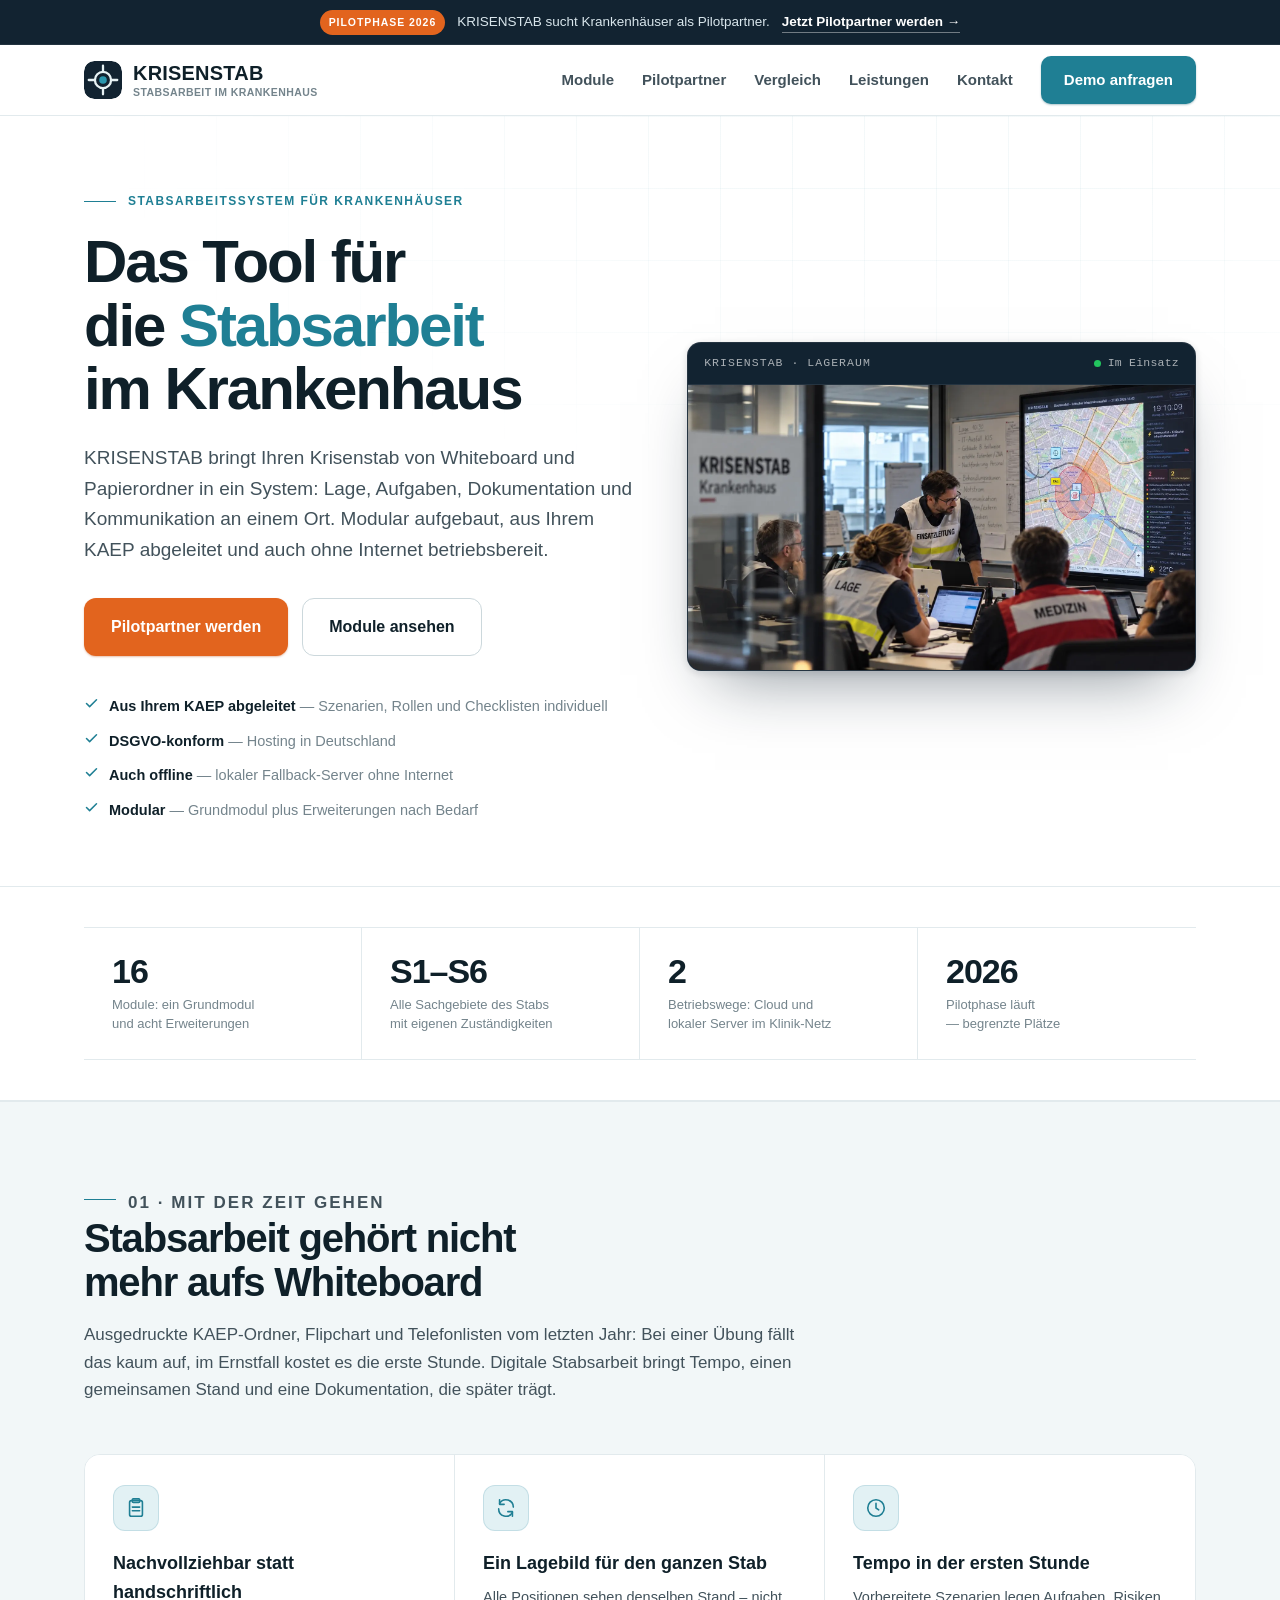
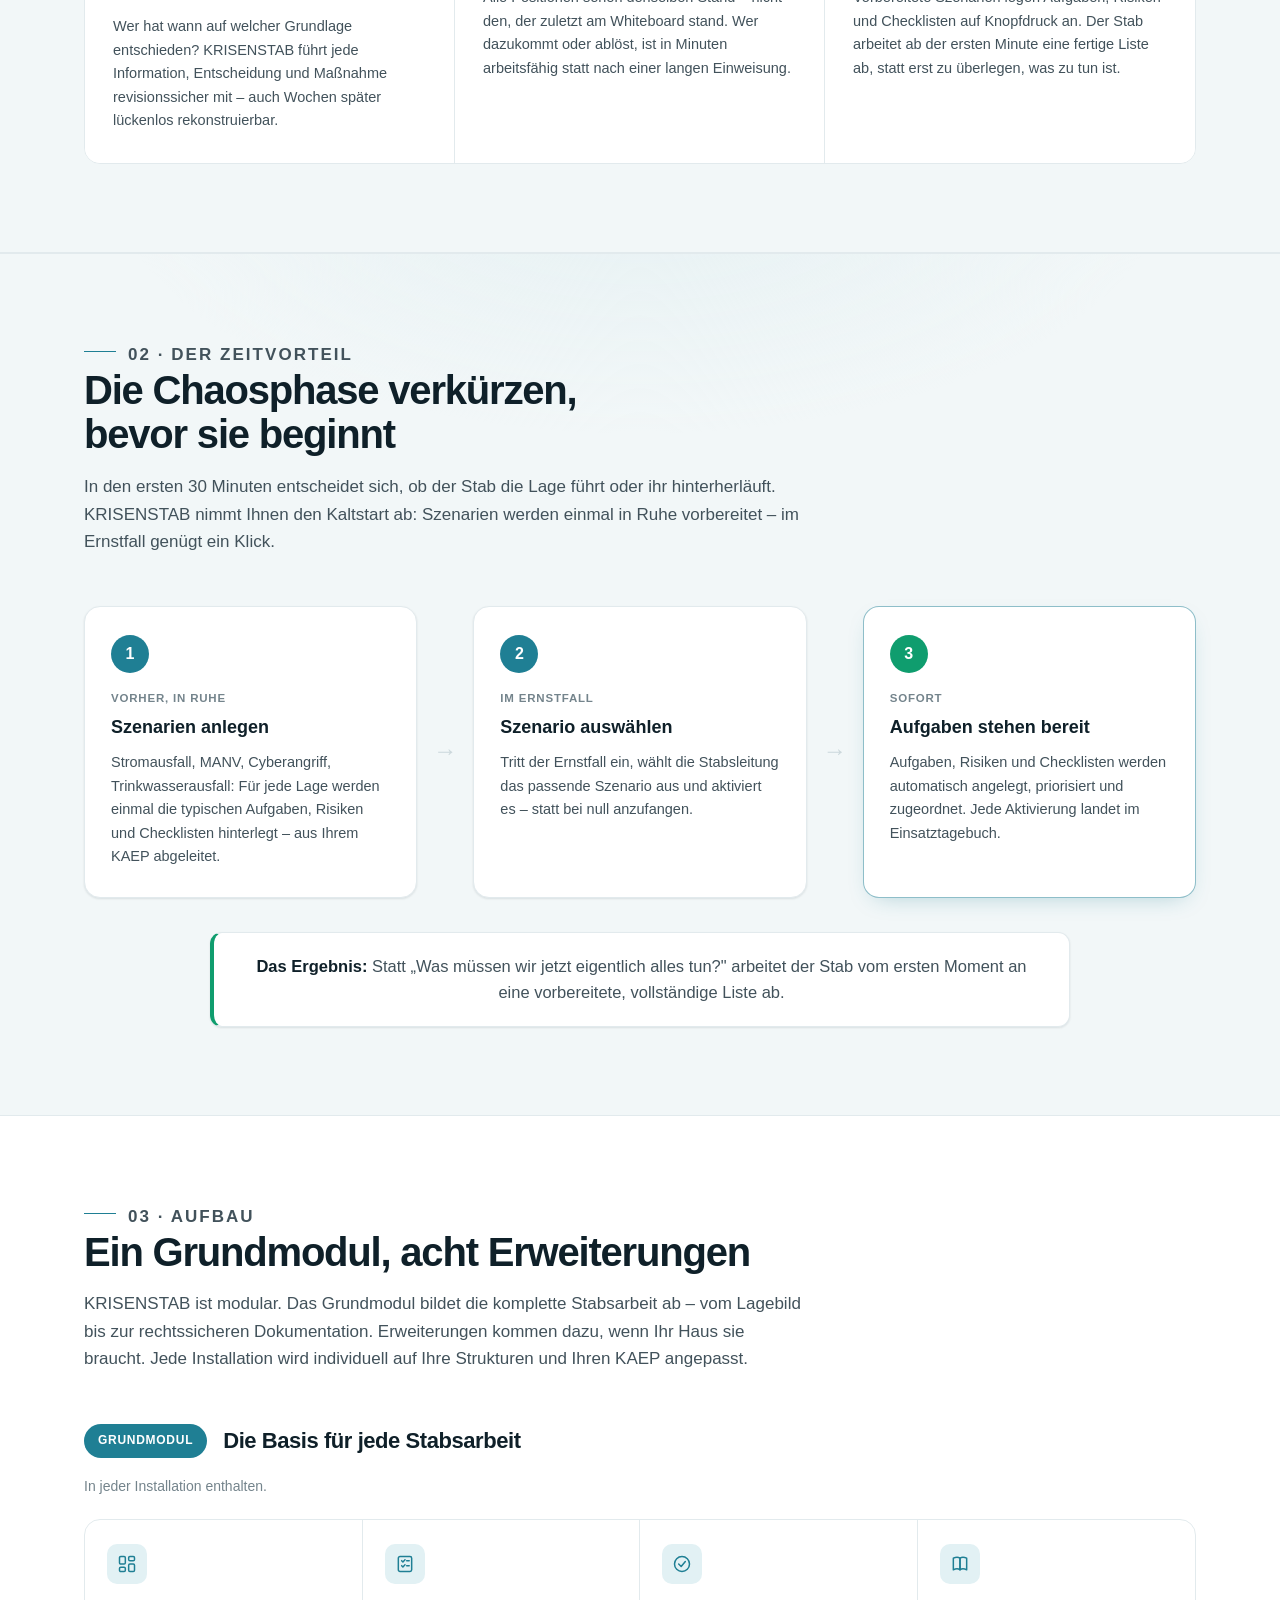
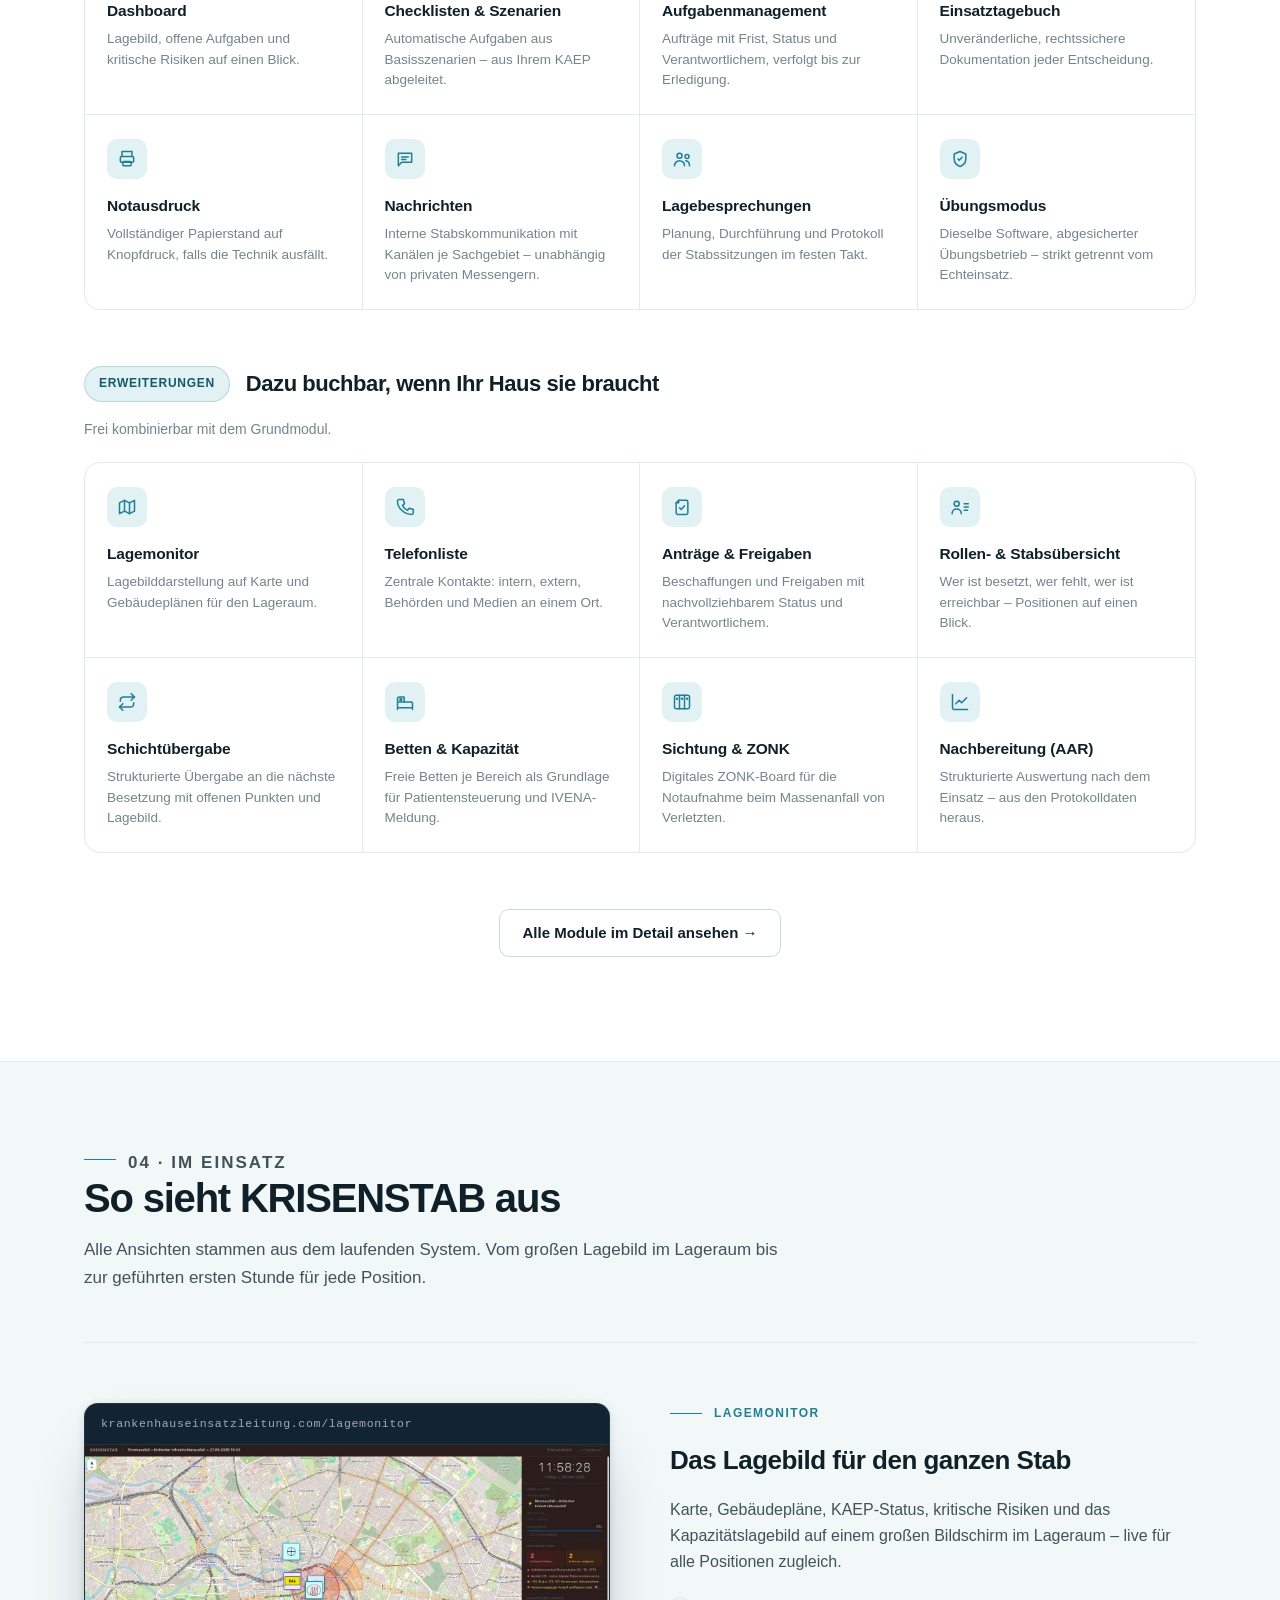
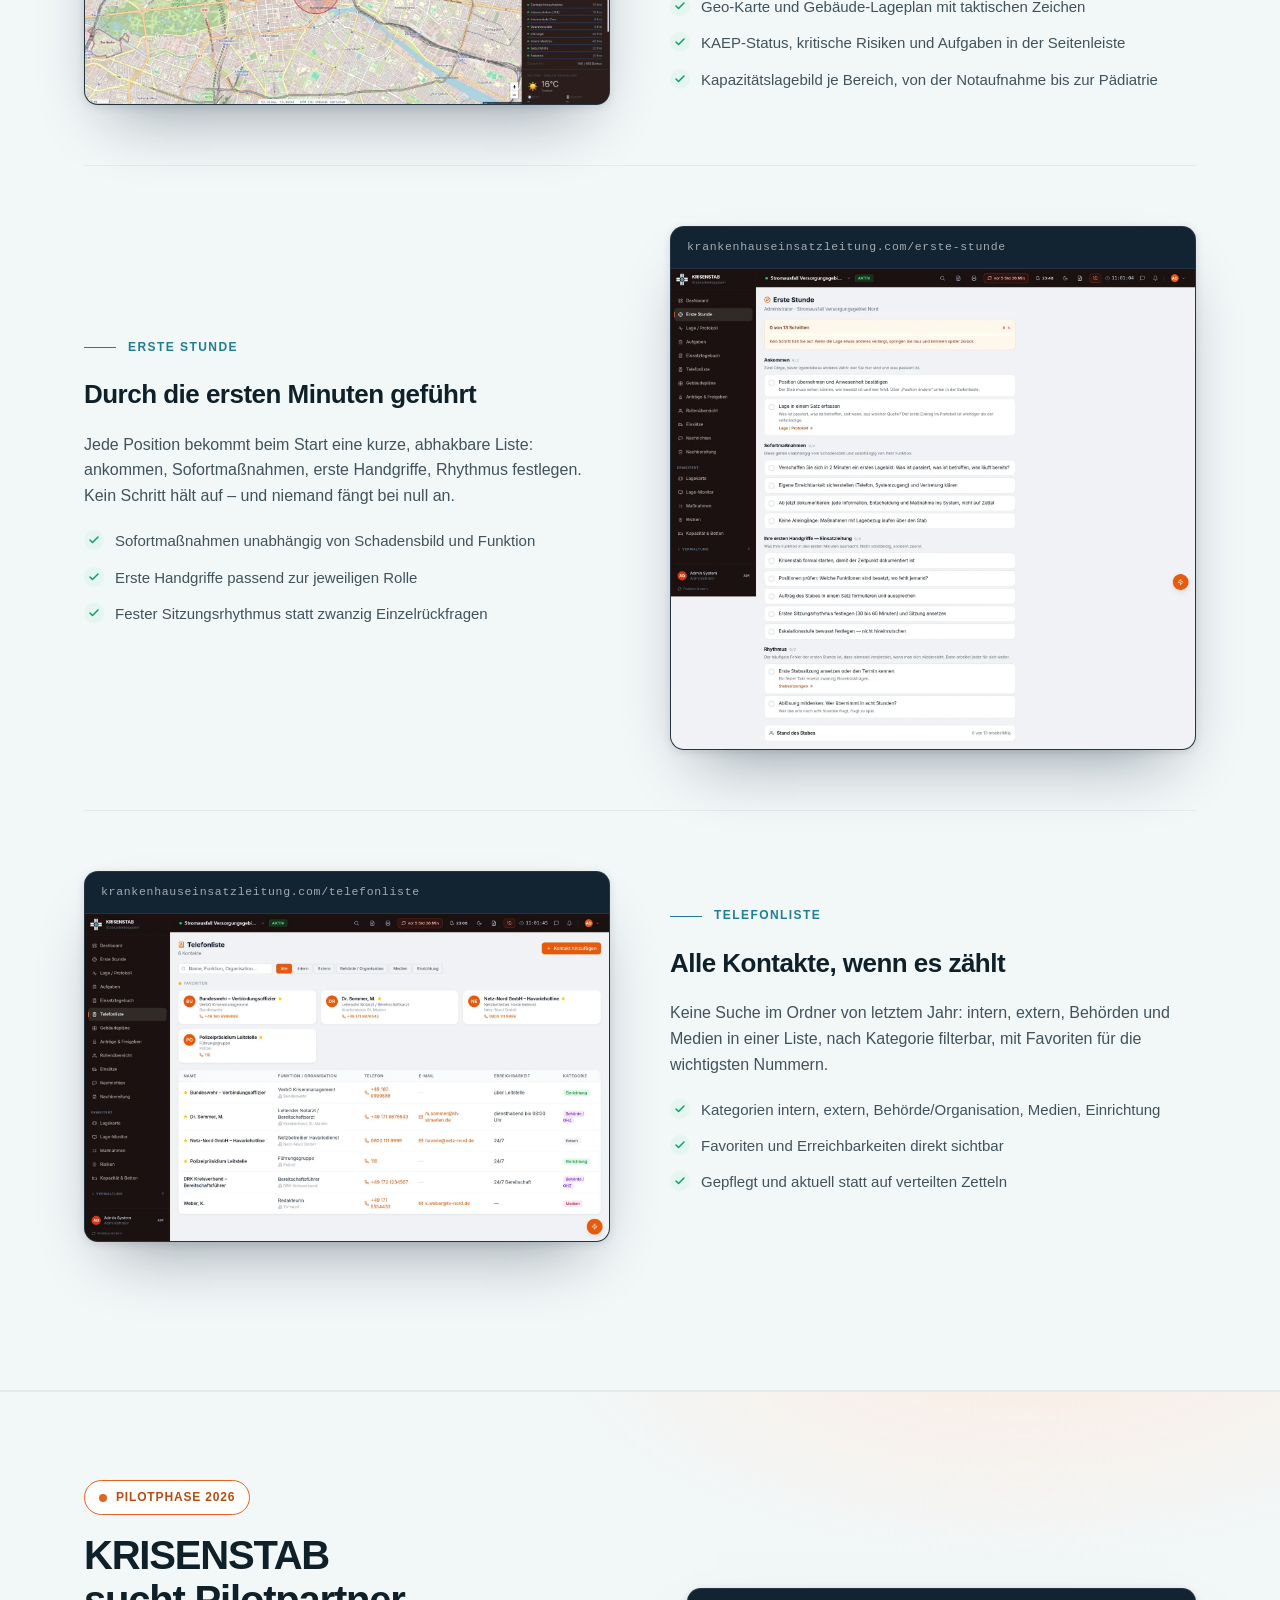
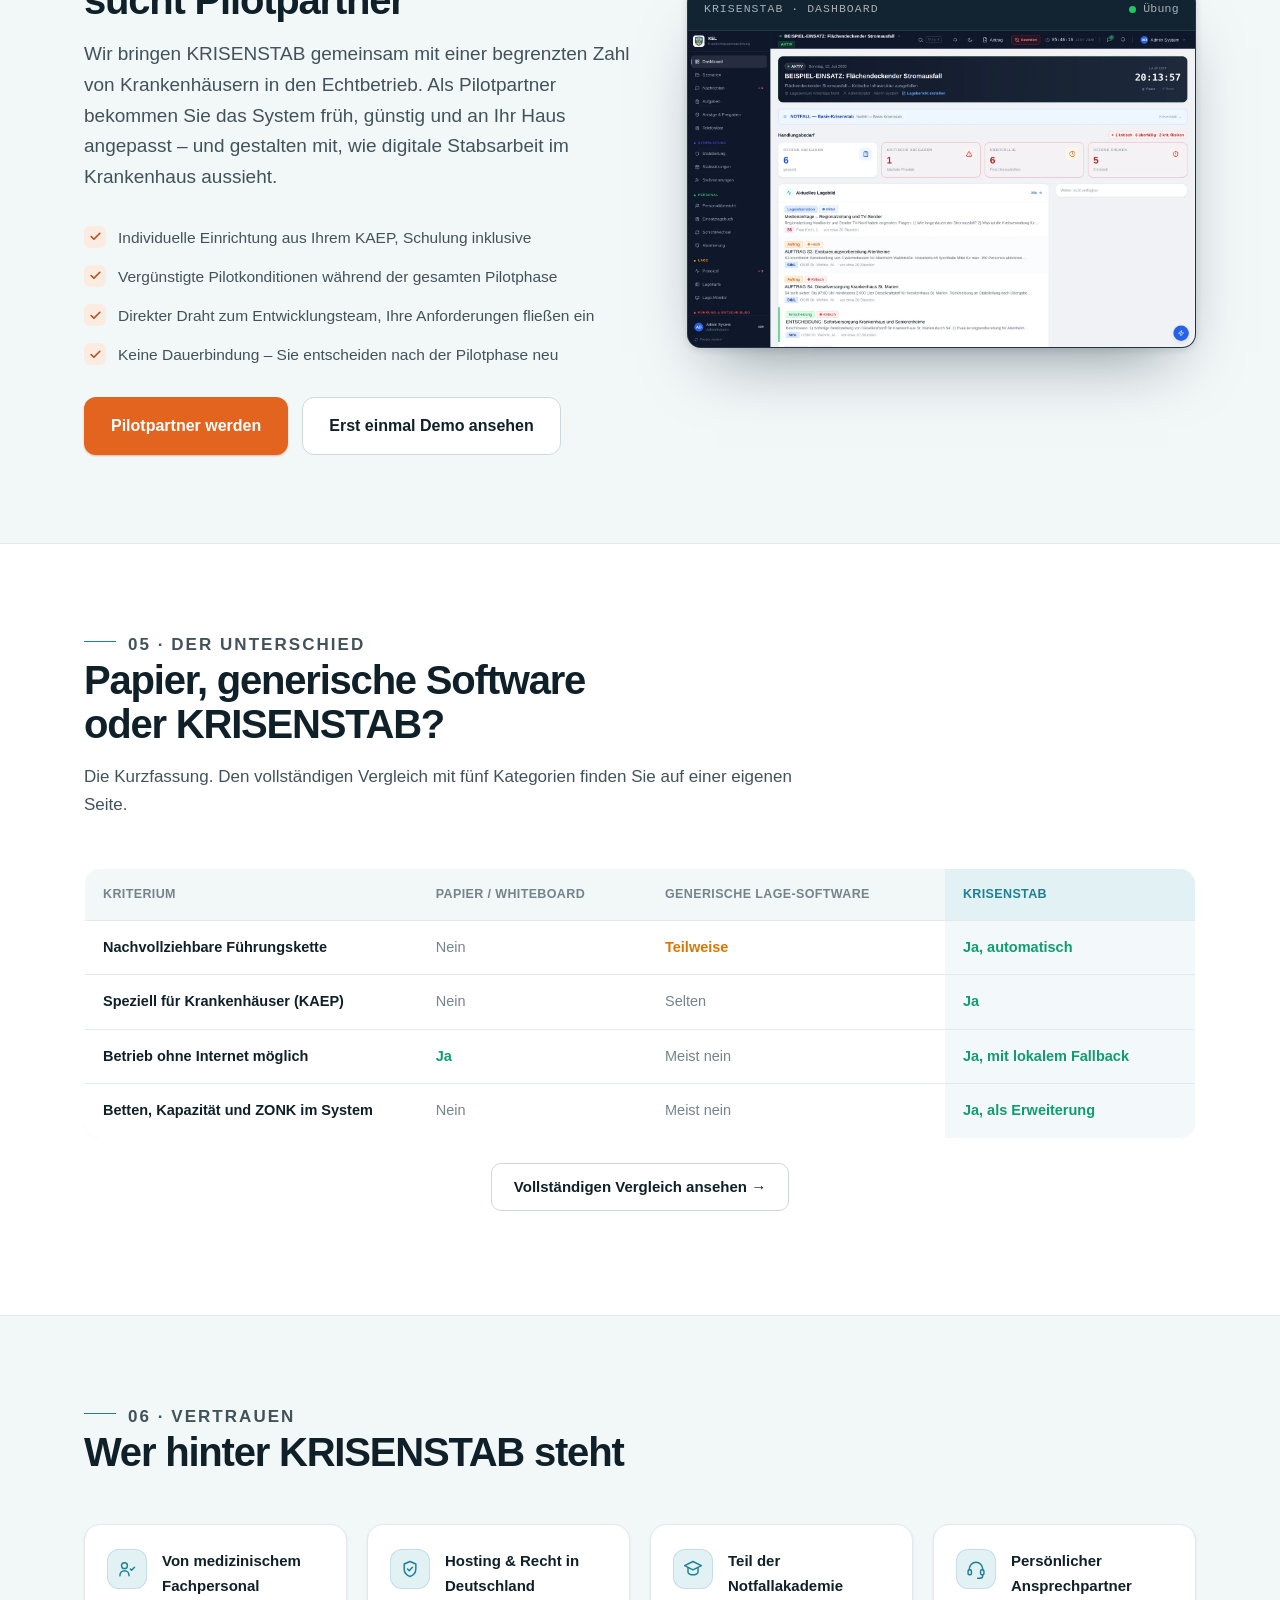
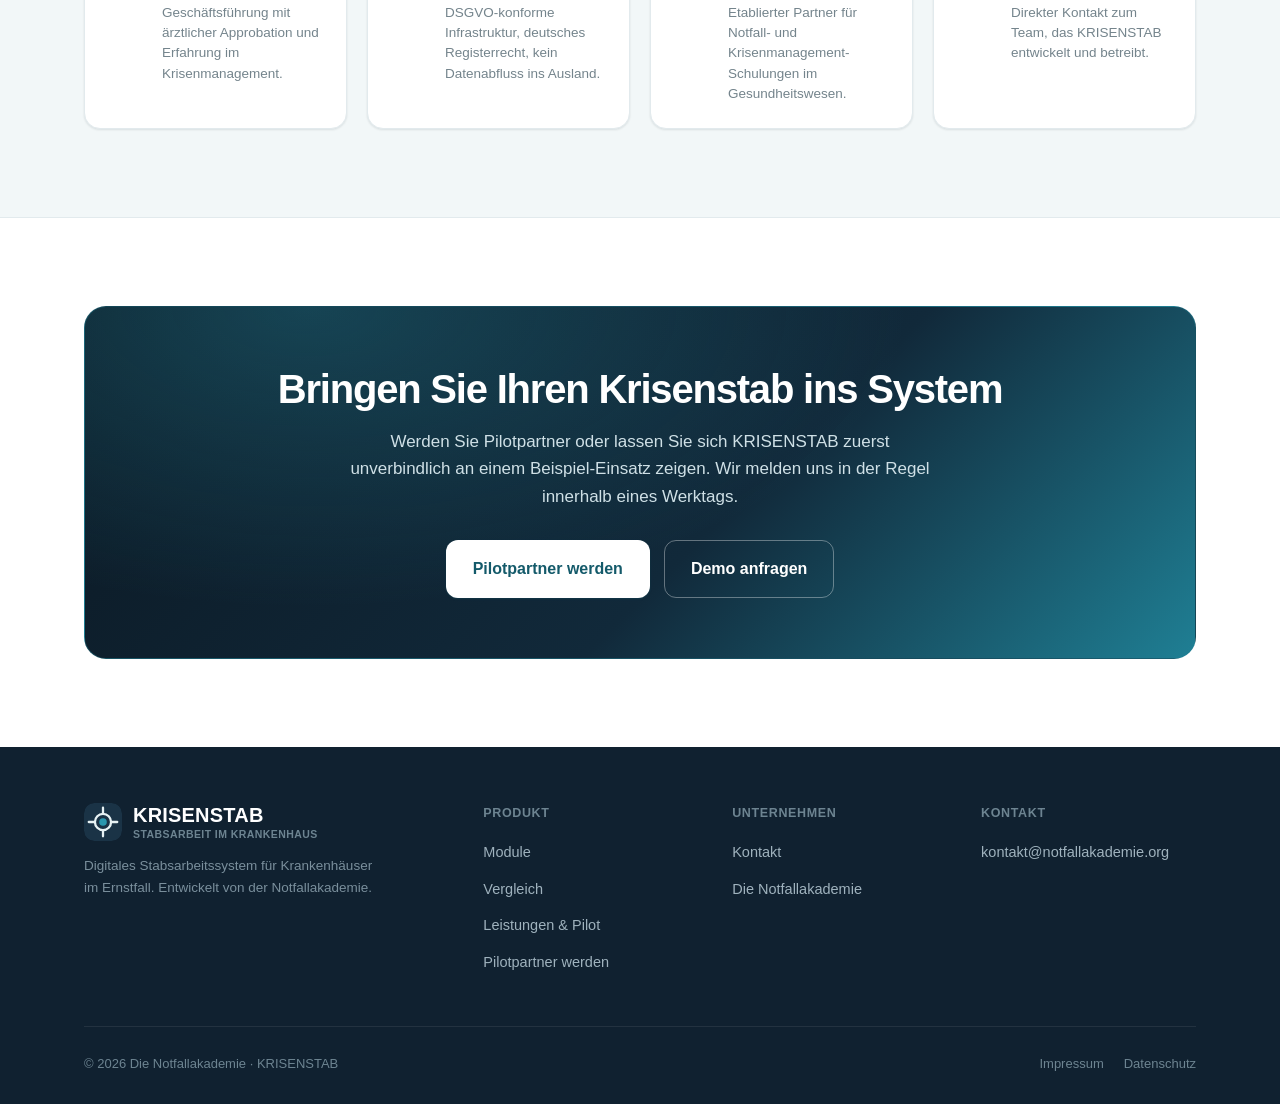
==== index.html @ f49e3416 "Produktbilder als WebP komprimieren Lageraum, Lagemonitor, Telefonliste und Erste-Stunde-Screenshots" ====
<!doctype html>
<html lang="de">
<head>
<meta charset="utf-8">
<meta name="viewport" content="width=device-width, initial-scale=1">
<title>KRISENSTAB – Das Tool für die Stabsarbeit im Krankenhaus</title>
<meta name="description" content="KRISENSTAB ist das digitale Stabsarbeitssystem für Krankenhäuser: Dashboard, Checklisten mit automatischer Aufgabenerstellung aus Ihrem KAEP, Einsatztagebuch, Lagemonitor und mehr – modular aufgebaut. Wir suchen Pilotpartner.">
<link rel="canonical" href="https://krankenhauseinsatzleitung.com/">
<meta property="og:type" content="website">
<meta property="og:title" content="KRISENSTAB – Das Tool für die Stabsarbeit im Krankenhaus">
<meta property="og:description" content="Digitales Stabsarbeitssystem für Krankenhäuser – modular, KAEP-basiert, auch offline. Wir suchen Pilotpartner für 2026.">
<meta property="og:url" content="https://krankenhauseinsatzleitung.com/">
<meta property="og:image" content="https://krankenhauseinsatzleitung.com/assets/img/lageraum-krisenstab.webp">
<meta name="twitter:card" content="summary_large_image">
<link rel="icon" href="data:image/svg+xml,<svg xmlns='http://www.w3.org/2000/svg' viewBox='0 0 40 40'><rect width='40' height='40' rx='11' fill='%23122331'/><g fill='none' stroke='%23e7f2f4' stroke-width='2.6' stroke-linecap='round'><path d='M20 5V11.5'/><path d='M20 28.5V35'/><path d='M5 20H11.5'/><path d='M28.5 20H35'/><circle cx='20' cy='20' r='8.5'/></g><circle cx='20' cy='20' r='4' fill='%232a97ae'/></svg>">
<link rel="stylesheet" href="/assets/css/style.css?v=4">
<script type="application/ld+json">
{
  "@context": "https://schema.org",
  "@type": "SoftwareApplication",
  "name": "KRISENSTAB – Stabsarbeit im Krankenhaus",
  "applicationCategory": "BusinessApplication",
  "operatingSystem": "Web",
  "description": "Digitales Stabsarbeitssystem für Krankenhäuser: Dashboard, Checklisten mit automatischer Aufgabenerstellung aus dem KAEP, Einsatztagebuch, Lagemonitor, Kapazitätsmanagement und ZONK-Board für den realen Krisenfall.",
  "url": "https://krankenhauseinsatzleitung.com/",
  "provider": { "@type": "Organization", "name": "Die Notfallakademie" }
}
</script>
</head>
<body>

<div class="promo-bar">
  <div class="wrap">
    <span class="promo-badge">Pilotphase 2026</span>
    <span>KRISENSTAB sucht Krankenhäuser als Pilotpartner.</span>
    <a href="/pilotpartner.html">Jetzt Pilotpartner werden →</a>
  </div>
</div>

<header class="site-header">
  <div class="wrap">
    <a href="/" class="brand">
      <span class="mark"><svg viewBox="0 0 40 40" width="38" height="38" aria-hidden="true"><rect width="40" height="40" rx="11" fill="#122331"/><g fill="none" stroke="#e7f2f4" stroke-width="2.4" stroke-linecap="round"><path d="M20 5V11.5"/><path d="M20 28.5V35"/><path d="M5 20H11.5"/><path d="M28.5 20H35"/><circle cx="20" cy="20" r="8.5"/></g><circle cx="20" cy="20" r="4" fill="#2a97ae"/></svg></span>
      <span class="brand-name">KRISENSTAB<small>Stabsarbeit im Krankenhaus</small></span>
    </a>
    <nav class="main-nav">
      <a href="/funktionen.html">Module</a>
      <a href="/pilotpartner.html">Pilotpartner</a>
      <a href="/vergleich.html">Vergleich</a>
      <a href="/leistungen.html">Leistungen</a>
      <a href="/kontakt.html">Kontakt</a>
      <a href="/kontakt.html" class="btn btn-primary">Demo anfragen</a>
    </nav>
    <button class="nav-toggle" aria-label="Menü öffnen">☰</button>
  </div>
</header>

<section class="hero">
  <div class="wrap hero-grid">
    <div>
      <div class="eyebrow">Stabsarbeitssystem für Krankenhäuser</div>
      <h1>Das Tool für die <span class="accent">Stabsarbeit</span> im Krankenhaus</h1>
      <p class="lead">KRISENSTAB bringt Ihren Krisenstab von Whiteboard und Papierordner in ein System: Lage, Aufgaben, Dokumentation und Kommunikation an einem Ort. Modular aufgebaut, aus Ihrem KAEP abgeleitet und auch ohne Internet betriebsbereit.</p>
      <div class="hero-actions">
        <a href="/pilotpartner.html" class="btn btn-accent btn-lg">Pilotpartner werden</a>
        <a href="/funktionen.html" class="btn btn-outline btn-lg">Module ansehen</a>
      </div>
      <div class="hero-trust">
        <div><span><strong>Aus Ihrem KAEP abgeleitet</strong> <span class="zusatz">— Szenarien, Rollen und Checklisten individuell</span></span></div>
        <div><span><strong>DSGVO-konform</strong> <span class="zusatz">— Hosting in Deutschland</span></span></div>
        <div><span><strong>Auch offline</strong> <span class="zusatz">— lokaler Fallback-Server ohne Internet</span></span></div>
        <div><span><strong>Modular</strong> <span class="zusatz">— Grundmodul plus Erweiterungen nach Bedarf</span></span></div>
      </div>
    </div>
    <div class="hero-shot">
      <div class="geraet">
        <div class="geraet-kopf">
          <span>KRISENSTAB · Lageraum</span>
          <span class="lage">Im Einsatz</span>
        </div>
        <img src="/assets/img/lageraum-krisenstab.webp" alt="Krankenhaus-Krisenstab im Lageraum arbeitet mit KRISENSTAB: Lagebild auf dem großen Monitor, Positionen Einsatzleitung, Lage und Medizin besetzt" width="1672" height="941" loading="eager">
      </div>
    </div>
  </div>
</section>

<section class="tight">
  <div class="wrap">
    <div class="stats">
      <div><div class="num">16</div><div class="label">Module: ein Grundmodul<br>und acht Erweiterungen</div></div>
      <div><div class="num">S1–S6</div><div class="label">Alle Sachgebiete des Stabs<br>mit eigenen Zuständigkeiten</div></div>
      <div><div class="num">2</div><div class="label">Betriebswege: Cloud und<br>lokaler Server im Klinik-Netz</div></div>
      <div><div class="num">2026</div><div class="label">Pilotphase läuft<br>— begrenzte Plätze</div></div>
    </div>
  </div>
</section>

<section class="alt">
  <div class="wrap">
    <div class="section-head center auf">
      <p class="kicker">01 · Mit der Zeit gehen</p>
      <h2>Stabsarbeit gehört nicht mehr aufs Whiteboard</h2>
      <p>Ausgedruckte KAEP-Ordner, Flipchart und Telefonlisten vom letzten Jahr: Bei einer Übung fällt das kaum auf, im Ernstfall kostet es die erste Stunde. Digitale Stabsarbeit bringt Tempo, einen gemeinsamen Stand und eine Dokumentation, die später trägt.</p>
    </div>
    <div class="grid-3">
      <div class="card">
        <div class="feature-icon"><svg viewBox="0 0 24 24" fill="none" stroke="currentColor" stroke-width="1.75" stroke-linecap="round" stroke-linejoin="round"><rect x="5" y="4" width="14" height="17" rx="2"></rect><rect x="8" y="2" width="8" height="4" rx="1"></rect><line x1="8" y1="11" x2="16" y2="11"></line><line x1="8" y1="15" x2="16" y2="15"></line></svg></div>
        <h3>Nachvollziehbar statt handschriftlich</h3>
        <p>Wer hat wann auf welcher Grundlage entschieden? KRISENSTAB führt jede Information, Entscheidung und Maßnahme revisionssicher mit – auch Wochen später lückenlos rekonstruierbar.</p>
      </div>
      <div class="card">
        <div class="feature-icon"><svg viewBox="0 0 24 24" fill="none" stroke="currentColor" stroke-width="1.75" stroke-linecap="round" stroke-linejoin="round"><path d="M20 11a8 8 0 0 0-14.9-4"></path><path d="M4 13a8 8 0 0 0 14.9 4"></path><polyline points="5 3 5 8 10 8"></polyline><polyline points="19 21 19 16 14 16"></polyline></svg></div>
        <h3>Ein Lagebild für den ganzen Stab</h3>
        <p>Alle Positionen sehen denselben Stand – nicht den, der zuletzt am Whiteboard stand. Wer dazukommt oder ablöst, ist in Minuten arbeitsfähig statt nach einer langen Einweisung.</p>
      </div>
      <div class="card">
        <div class="feature-icon"><svg viewBox="0 0 24 24" fill="none" stroke="currentColor" stroke-width="1.75" stroke-linecap="round" stroke-linejoin="round"><circle cx="12" cy="12" r="9"></circle><polyline points="12 7 12 12 15 14"></polyline></svg></div>
        <h3>Tempo in der ersten Stunde</h3>
        <p>Vorbereitete Szenarien legen Aufgaben, Risiken und Checklisten auf Knopfdruck an. Der Stab arbeitet ab der ersten Minute eine fertige Liste ab, statt erst zu überlegen, was zu tun ist.</p>
      </div>
    </div>
  </div>
</section>

<section class="scenario-section">
  <div class="wrap">
    <div class="section-head center auf">
      <p class="kicker">02 · Der Zeitvorteil</p>
      <h2>Die Chaosphase verkürzen, bevor sie beginnt</h2>
      <p>In den ersten 30 Minuten entscheidet sich, ob der Stab die Lage führt oder ihr hinterherläuft. KRISENSTAB nimmt Ihnen den Kaltstart ab: Szenarien werden einmal in Ruhe vorbereitet – im Ernstfall genügt ein Klick.</p>
    </div>
    <div class="flow">
      <div class="flow-step">
        <div class="flow-num">1</div>
        <span class="flow-label">Vorher, in Ruhe</span>
        <h3>Szenarien anlegen</h3>
        <p>Stromausfall, MANV, Cyberangriff, Trinkwasserausfall: Für jede Lage werden einmal die typischen Aufgaben, Risiken und Checklisten hinterlegt – aus Ihrem KAEP abgeleitet.</p>
      </div>
      <div class="flow-arrow" aria-hidden="true">→</div>
      <div class="flow-step">
        <div class="flow-num">2</div>
        <span class="flow-label">Im Ernstfall</span>
        <h3>Szenario auswählen</h3>
        <p>Tritt der Ernstfall ein, wählt die Stabsleitung das passende Szenario aus und aktiviert es – statt bei null anzufangen.</p>
      </div>
      <div class="flow-arrow" aria-hidden="true">→</div>
      <div class="flow-step highlight">
        <div class="flow-num">3</div>
        <span class="flow-label">Sofort</span>
        <h3>Aufgaben stehen bereit</h3>
        <p>Aufgaben, Risiken und Checklisten werden automatisch angelegt, priorisiert und zugeordnet. Jede Aktivierung landet im Einsatztagebuch.</p>
      </div>
    </div>
    <p class="scenario-result"><strong>Das Ergebnis:</strong> Statt „Was müssen wir jetzt eigentlich alles tun?" arbeitet der Stab vom ersten Moment an eine vorbereitete, vollständige Liste ab.</p>
  </div>
</section>

<section>
  <div class="wrap">
    <div class="section-head auf">
      <p class="kicker">03 · Aufbau</p>
      <h2>Ein Grundmodul, acht Erweiterungen</h2>
      <p>KRISENSTAB ist modular. Das Grundmodul bildet die komplette Stabsarbeit ab – vom Lagebild bis zur rechtssicheren Dokumentation. Erweiterungen kommen dazu, wenn Ihr Haus sie braucht. Jede Installation wird individuell auf Ihre Strukturen und Ihren KAEP angepasst.</p>
    </div>

    <div class="module-group auf">
      <div class="module-group-head">
        <span class="mg-tag base">Grundmodul</span>
        <h3>Die Basis für jede Stabsarbeit</h3>
        <p class="mg-note">In jeder Installation enthalten.</p>
      </div>
      <div class="module-grid cols-4">
        <div class="module-card">
          <div class="m-ic"><svg viewBox="0 0 24 24" stroke="currentColor" stroke-width="1.8" stroke-linecap="round" stroke-linejoin="round"><rect x="3" y="3" width="7" height="9" rx="1.5"></rect><rect x="14" y="3" width="7" height="5" rx="1.5"></rect><rect x="14" y="12" width="7" height="9" rx="1.5"></rect><rect x="3" y="16" width="7" height="5" rx="1.5"></rect></svg></div>
          <h4>Dashboard</h4>
          <p>Lagebild, offene Aufgaben und kritische Risiken auf einen Blick.</p>
        </div>
        <div class="module-card">
          <div class="m-ic"><svg viewBox="0 0 24 24" stroke="currentColor" stroke-width="1.8" stroke-linecap="round" stroke-linejoin="round"><rect x="4" y="3" width="16" height="18" rx="2"></rect><polyline points="8 8 9.5 9.5 12 7"></polyline><polyline points="8 14 9.5 15.5 12 13"></polyline><line x1="14" y1="8.2" x2="17" y2="8.2"></line><line x1="14" y1="14.2" x2="17" y2="14.2"></line></svg></div>
          <h4>Checklisten &amp; Szenarien</h4>
          <p>Automatische Aufgaben aus Basisszenarien – aus Ihrem KAEP abgeleitet.</p>
        </div>
        <div class="module-card">
          <div class="m-ic"><svg viewBox="0 0 24 24" stroke="currentColor" stroke-width="1.8" stroke-linecap="round" stroke-linejoin="round"><circle cx="12" cy="12" r="9"></circle><polyline points="8 12 11 15 16 9"></polyline></svg></div>
          <h4>Aufgabenmanagement</h4>
          <p>Aufträge mit Frist, Status und Verantwortlichem, verfolgt bis zur Erledigung.</p>
        </div>
        <div class="module-card">
          <div class="m-ic"><svg viewBox="0 0 24 24" stroke="currentColor" stroke-width="1.8" stroke-linecap="round" stroke-linejoin="round"><path d="M4 5c3-1.5 6-1.5 8 0v14c-2-1.5-5-1.5-8 0V5z"></path><path d="M20 5c-3-1.5-6-1.5-8 0v14c2-1.5 5-1.5 8 0V5z"></path></svg></div>
          <h4>Einsatztagebuch</h4>
          <p>Unveränderliche, rechtssichere Dokumentation jeder Entscheidung.</p>
        </div>
        <div class="module-card">
          <div class="m-ic"><svg viewBox="0 0 24 24" stroke="currentColor" stroke-width="1.8" stroke-linecap="round" stroke-linejoin="round"><polyline points="6 9 6 3 18 3 18 9"></polyline><rect x="4" y="9" width="16" height="7" rx="1.5"></rect><rect x="7" y="15" width="10" height="5" rx="1"></rect></svg></div>
          <h4>Notausdruck</h4>
          <p>Vollständiger Papierstand auf Knopfdruck, falls die Technik ausfällt.</p>
        </div>
        <div class="module-card">
          <div class="m-ic"><svg viewBox="0 0 24 24" stroke="currentColor" stroke-width="1.8" stroke-linecap="round" stroke-linejoin="round"><path d="M4 5h16v11H8l-4 4V5z"></path><line x1="8" y1="9.5" x2="16" y2="9.5"></line><line x1="8" y1="12.5" x2="13" y2="12.5"></line></svg></div>
          <h4>Nachrichten</h4>
          <p>Interne Stabskommunikation mit Kanälen je Sachgebiet – unabhängig von privaten Messengern.</p>
        </div>
        <div class="module-card">
          <div class="m-ic"><svg viewBox="0 0 24 24" stroke="currentColor" stroke-width="1.8" stroke-linecap="round" stroke-linejoin="round"><circle cx="9" cy="8" r="3"></circle><path d="M3 20c0-3.3 2.7-6 6-6s6 2.7 6 6"></path><circle cx="18" cy="9" r="2.4"></circle><path d="M16.5 14.2c2.4.3 4.5 2.1 4.5 5.8"></path></svg></div>
          <h4>Lagebesprechungen</h4>
          <p>Planung, Durchführung und Protokoll der Stabssitzungen im festen Takt.</p>
        </div>
        <div class="module-card">
          <div class="m-ic"><svg viewBox="0 0 24 24" stroke="currentColor" stroke-width="1.8" stroke-linecap="round" stroke-linejoin="round"><path d="M12 3l7 3v6c0 4.5-3 7.5-7 9-4-1.5-7-4.5-7-9V6z"></path><polyline points="9.5 12 11 13.5 14.5 10"></polyline></svg></div>
          <h4>Übungsmodus</h4>
          <p>Dieselbe Software, abgesicherter Übungsbetrieb – strikt getrennt vom Echteinsatz.</p>
        </div>
      </div>
    </div>

    <div class="module-group auf">
      <div class="module-group-head">
        <span class="mg-tag ext">Erweiterungen</span>
        <h3>Dazu buchbar, wenn Ihr Haus sie braucht</h3>
        <p class="mg-note">Frei kombinierbar mit dem Grundmodul.</p>
      </div>
      <div class="module-grid cols-4">
        <div class="module-card">
          <div class="m-ic"><svg viewBox="0 0 24 24" stroke="currentColor" stroke-width="1.8" stroke-linecap="round" stroke-linejoin="round"><polygon points="3 7 9 4 15 7 21 4 21 17 15 20 9 17 3 20 3 7"></polygon><line x1="9" y1="4" x2="9" y2="17"></line><line x1="15" y1="7" x2="15" y2="20"></line></svg></div>
          <h4>Lagemonitor</h4>
          <p>Lagebilddarstellung auf Karte und Gebäudeplänen für den Lageraum.</p>
        </div>
        <div class="module-card">
          <div class="m-ic"><svg viewBox="0 0 24 24" stroke="currentColor" stroke-width="1.8" stroke-linecap="round" stroke-linejoin="round"><path d="M6 3h4l1.5 5-2.5 2a12 12 0 0 0 6 6l2-2.5 5 1.5v4a2 2 0 0 1-2 2C11 21 3 13 3 5a2 2 0 0 1 2-2z"></path></svg></div>
          <h4>Telefonliste</h4>
          <p>Zentrale Kontakte: intern, extern, Behörden und Medien an einem Ort.</p>
        </div>
        <div class="module-card">
          <div class="m-ic"><svg viewBox="0 0 24 24" stroke="currentColor" stroke-width="1.8" stroke-linecap="round" stroke-linejoin="round"><path d="M8 4h9a2 2 0 0 1 2 2v13a2 2 0 0 1-2 2H7a2 2 0 0 1-2-2V7z"></path><path d="M8 4v3H5"></path><polyline points="9 13 11 15 15 10.5"></polyline></svg></div>
          <h4>Anträge &amp; Freigaben</h4>
          <p>Beschaffungen und Freigaben mit nachvollziehbarem Status und Verantwortlichem.</p>
        </div>
        <div class="module-card">
          <div class="m-ic"><svg viewBox="0 0 24 24" stroke="currentColor" stroke-width="1.8" stroke-linecap="round" stroke-linejoin="round"><circle cx="8" cy="8" r="3"></circle><path d="M2.5 20c0-3.3 2.5-5.5 5.5-5.5s5.5 2.2 5.5 5.5"></path><line x1="17" y1="8" x2="22" y2="8"></line><line x1="17" y1="12" x2="22" y2="12"></line><line x1="17" y1="16" x2="21" y2="16"></line></svg></div>
          <h4>Rollen- &amp; Stabsübersicht</h4>
          <p>Wer ist besetzt, wer fehlt, wer ist erreichbar – Positionen auf einen Blick.</p>
        </div>
        <div class="module-card">
          <div class="m-ic"><svg viewBox="0 0 24 24" stroke="currentColor" stroke-width="1.8" stroke-linecap="round" stroke-linejoin="round"><path d="M17 2l4 4-4 4"></path><path d="M21 6H8a4 4 0 0 0-4 4v1"></path><path d="M7 22l-4-4 4-4"></path><path d="M3 18h13a4 4 0 0 0 4-4v-1"></path></svg></div>
          <h4>Schichtübergabe</h4>
          <p>Strukturierte Übergabe an die nächste Besetzung mit offenen Punkten und Lagebild.</p>
        </div>
        <div class="module-card">
          <div class="m-ic"><svg viewBox="0 0 24 24" stroke="currentColor" stroke-width="1.8" stroke-linecap="round" stroke-linejoin="round"><rect x="3" y="12" width="18" height="7" rx="1.5"></rect><path d="M3 12V8a2 2 0 0 1 2-2h6v6"></path><circle cx="7" cy="9" r="1.2"></circle><line x1="3" y1="19" x2="3" y2="21"></line><line x1="21" y1="19" x2="21" y2="21"></line></svg></div>
          <h4>Betten &amp; Kapazität</h4>
          <p>Freie Betten je Bereich als Grundlage für Patientensteuerung und IVENA-Meldung.</p>
        </div>
        <div class="module-card">
          <div class="m-ic"><svg viewBox="0 0 24 24" stroke="currentColor" stroke-width="1.8" stroke-linecap="round" stroke-linejoin="round"><rect x="3" y="4" width="18" height="16" rx="2"></rect><line x1="9" y1="4" x2="9" y2="20"></line><line x1="15" y1="4" x2="15" y2="20"></line><circle cx="6" cy="8" r="0.6" fill="currentColor"></circle><circle cx="12" cy="8" r="0.6" fill="currentColor"></circle><circle cx="18" cy="8" r="0.6" fill="currentColor"></circle></svg></div>
          <h4>Sichtung &amp; ZONK</h4>
          <p>Digitales ZONK-Board für die Notaufnahme beim Massenanfall von Verletzten.</p>
        </div>
        <div class="module-card">
          <div class="m-ic"><svg viewBox="0 0 24 24" stroke="currentColor" stroke-width="1.8" stroke-linecap="round" stroke-linejoin="round"><path d="M3 3v16a2 2 0 0 0 2 2h16"></path><polyline points="7 14 11 10 14 13 20 7"></polyline></svg></div>
          <h4>Nachbereitung (AAR)</h4>
          <p>Strukturierte Auswertung nach dem Einsatz – aus den Protokolldaten heraus.</p>
        </div>
      </div>
    </div>

    <p class="text-center" style="margin-top:40px;"><a href="/funktionen.html" class="btn btn-outline">Alle Module im Detail ansehen →</a></p>
  </div>
</section>

<section class="alt">
  <div class="wrap">
    <div class="section-head auf">
      <p class="kicker">04 · Im Einsatz</p>
      <h2>So sieht KRISENSTAB aus</h2>
      <p>Alle Ansichten stammen aus dem laufenden System. Vom großen Lagebild im Lageraum bis zur geführten ersten Stunde für jede Position.</p>
    </div>

    <div class="showcase">
      <div class="showcase-media">
        <div class="browser-mockup">
          <div class="browser-bar"><div class="browser-url">krankenhauseinsatzleitung.com/lagemonitor</div></div>
          <img src="/assets/img/screenshot-lagemonitor.webp" alt="KRISENSTAB Lagemonitor mit Karte, KAEP-Status, kritischen Risiken und Kapazitätslagebild für den Lageraum" width="1500" height="741" loading="lazy">
        </div>
      </div>
      <div class="showcase-copy">
        <span class="tag">Lagemonitor</span>
        <h3>Das Lagebild für den ganzen Stab</h3>
        <p>Karte, Gebäudepläne, KAEP-Status, kritische Risiken und das Kapazitätslagebild auf einem großen Bildschirm im Lageraum – live für alle Positionen zugleich.</p>
        <ul class="checklist">
          <li>Geo-Karte und Gebäude-Lageplan mit taktischen Zeichen</li>
          <li>KAEP-Status, kritische Risiken und Aufgaben in der Seitenleiste</li>
          <li>Kapazitätslagebild je Bereich, von der Notaufnahme bis zur Pädiatrie</li>
        </ul>
      </div>
    </div>

    <div class="showcase reverse">
      <div class="showcase-media">
        <div class="browser-mockup">
          <div class="browser-bar"><div class="browser-url">krankenhauseinsatzleitung.com/erste-stunde</div></div>
          <img src="/assets/img/screenshot-erste-stunde.webp" alt="KRISENSTAB Modul Erste Stunde: Checkliste mit Sofortmaßnahmen und ersten Handgriffen je Position" width="1600" height="1466" loading="lazy">
        </div>
      </div>
      <div class="showcase-copy">
        <span class="tag">Erste Stunde</span>
        <h3>Durch die ersten Minuten geführt</h3>
        <p>Jede Position bekommt beim Start eine kurze, abhakbare Liste: ankommen, Sofortmaßnahmen, erste Handgriffe, Rhythmus festlegen. Kein Schritt hält auf – und niemand fängt bei null an.</p>
        <ul class="checklist">
          <li>Sofortmaßnahmen unabhängig von Schadensbild und Funktion</li>
          <li>Erste Handgriffe passend zur jeweiligen Rolle</li>
          <li>Fester Sitzungsrhythmus statt zwanzig Einzelrückfragen</li>
        </ul>
      </div>
    </div>

    <div class="showcase">
      <div class="showcase-media">
        <div class="browser-mockup">
          <div class="browser-bar"><div class="browser-url">krankenhauseinsatzleitung.com/telefonliste</div></div>
          <img src="/assets/img/screenshot-telefonliste.webp" alt="KRISENSTAB Telefonliste mit Favoriten und Kontakten aus den Kategorien intern, extern, Behörde und Medien" width="1600" height="1000" loading="lazy">
        </div>
      </div>
      <div class="showcase-copy">
        <span class="tag">Telefonliste</span>
        <h3>Alle Kontakte, wenn es zählt</h3>
        <p>Keine Suche im Ordner von letztem Jahr: intern, extern, Behörden und Medien in einer Liste, nach Kategorie filterbar, mit Favoriten für die wichtigsten Nummern.</p>
        <ul class="checklist">
          <li>Kategorien intern, extern, Behörde/Organisation, Medien, Einrichtung</li>
          <li>Favoriten und Erreichbarkeiten direkt sichtbar</li>
          <li>Gepflegt und aktuell statt auf verteilten Zetteln</li>
        </ul>
      </div>
    </div>
  </div>
</section>

<section class="pilot-section">
  <div class="wrap">
    <div class="hero-grid" style="align-items:center;">
      <div class="auf">
        <span class="pilot-badge"><span class="dot"></span>Pilotphase 2026</span>
        <h2>KRISENSTAB sucht Pilotpartner</h2>
        <p class="lead">Wir bringen KRISENSTAB gemeinsam mit einer begrenzten Zahl von Krankenhäusern in den Echtbetrieb. Als Pilotpartner bekommen Sie das System früh, günstig und an Ihr Haus angepasst – und gestalten mit, wie digitale Stabsarbeit im Krankenhaus aussieht.</p>
        <ul class="pilot-perks">
          <li>Individuelle Einrichtung aus Ihrem KAEP, Schulung inklusive</li>
          <li>Vergünstigte Pilotkonditionen während der gesamten Pilotphase</li>
          <li>Direkter Draht zum Entwicklungsteam, Ihre Anforderungen fließen ein</li>
          <li>Keine Dauerbindung – Sie entscheiden nach der Pilotphase neu</li>
        </ul>
        <div class="hero-actions" style="margin-top:30px;margin-bottom:0;">
          <a href="/pilotpartner.html" class="btn btn-accent btn-lg">Pilotpartner werden</a>
          <a href="/kontakt.html" class="btn btn-outline btn-lg">Erst einmal Demo ansehen</a>
        </div>
      </div>
      <div class="hero-shot auf" data-verzoegerung="1">
        <div class="geraet">
          <div class="geraet-kopf"><span>KRISENSTAB · Dashboard</span><span class="lage">Übung</span></div>
          <img src="/assets/img/screenshot-dashboard.webp" alt="KRISENSTAB Dashboard mit Lagebild, offenen Aufgaben und kritischen Risiken" width="1600" height="1000" loading="lazy">
        </div>
      </div>
    </div>
  </div>
</section>

<section>
  <div class="wrap">
    <div class="section-head center auf">
      <p class="kicker">05 · Der Unterschied</p>
      <h2>Papier, generische Software oder KRISENSTAB?</h2>
      <p>Die Kurzfassung. Den vollständigen Vergleich mit fünf Kategorien finden Sie auf einer eigenen Seite.</p>
    </div>
    <div class="table-scroll">
      <table class="compare-table">
        <thead>
          <tr>
            <th>Kriterium</th>
            <th>Papier / Whiteboard</th>
            <th>Generische Lage-Software</th>
            <th class="col-kel">KRISENSTAB</th>
          </tr>
        </thead>
        <tbody>
          <tr>
            <td>Nachvollziehbare Führungskette</td>
            <td class="no">Nein</td>
            <td class="partial">Teilweise</td>
            <td class="col-kel"><span class="yes">Ja, automatisch</span></td>
          </tr>
          <tr>
            <td>Speziell für Krankenhäuser (KAEP)</td>
            <td class="no">Nein</td>
            <td class="no">Selten</td>
            <td class="col-kel"><span class="yes">Ja</span></td>
          </tr>
          <tr>
            <td>Betrieb ohne Internet möglich</td>
            <td class="yes">Ja</td>
            <td class="no">Meist nein</td>
            <td class="col-kel"><span class="yes">Ja, mit lokalem Fallback</span></td>
          </tr>
          <tr>
            <td>Betten, Kapazität und ZONK im System</td>
            <td class="no">Nein</td>
            <td class="no">Meist nein</td>
            <td class="col-kel"><span class="yes">Ja, als Erweiterung</span></td>
          </tr>
        </tbody>
      </table>
    </div>
    <p class="text-center" style="margin-top:24px;"><a href="/vergleich.html" class="btn btn-outline">Vollständigen Vergleich ansehen →</a></p>
  </div>
</section>

<section class="alt">
  <div class="wrap">
    <div class="section-head center auf">
      <p class="kicker">06 · Vertrauen</p>
      <h2>Wer hinter KRISENSTAB steht</h2>
    </div>
    <div class="trust-bar">
      <div class="trust-item">
        <div class="feature-icon"><svg viewBox="0 0 24 24" fill="none" stroke="currentColor" stroke-width="1.75" stroke-linecap="round" stroke-linejoin="round"><circle cx="9" cy="8" r="3.5"></circle><path d="M3.5 20c0-3.6 2.5-6 5.5-6s5.5 2.4 5.5 6"></path><path d="M16 12l1.5 1.5L21 10"></path></svg></div>
        <div><h4>Von medizinischem Fachpersonal</h4><p>Geschäftsführung mit ärztlicher Approbation und Erfahrung im Krisenmanagement.</p></div>
      </div>
      <div class="trust-item">
        <div class="feature-icon"><svg viewBox="0 0 24 24" fill="none" stroke="currentColor" stroke-width="1.75" stroke-linecap="round" stroke-linejoin="round"><path d="M12 3l7 3v6c0 4.5-3 7.5-7 9-4-1.5-7-4.5-7-9V6z"></path><path d="M9 12l2 2 4-4"></path></svg></div>
        <div><h4>Hosting &amp; Recht in Deutschland</h4><p>DSGVO-konforme Infrastruktur, deutsches Registerrecht, kein Datenabfluss ins Ausland.</p></div>
      </div>
      <div class="trust-item">
        <div class="feature-icon"><svg viewBox="0 0 24 24" fill="none" stroke="currentColor" stroke-width="1.75" stroke-linecap="round" stroke-linejoin="round"><path d="M12 3l10 5-10 5L2 8z"></path><path d="M6 10.5V16c0 1.5 3 3 6 3s6-1.5 6-3v-5.5"></path></svg></div>
        <div><h4>Teil der Notfallakademie</h4><p>Etablierter Partner für Notfall- und Krisenmanagement-Schulungen im Gesundheitswesen.</p></div>
      </div>
      <div class="trust-item">
        <div class="feature-icon"><svg viewBox="0 0 24 24" fill="none" stroke="currentColor" stroke-width="1.75" stroke-linecap="round" stroke-linejoin="round"><path d="M4 13v-1a8 8 0 0 1 16 0v1"></path><rect x="2.5" y="13" width="4" height="6" rx="1.5"></rect><rect x="17.5" y="13" width="4" height="6" rx="1.5"></rect><path d="M20 19v1a3 3 0 0 1-3 3h-3"></path></svg></div>
        <div><h4>Persönlicher Ansprechpartner</h4><p>Direkter Kontakt zum Team, das KRISENSTAB entwickelt und betreibt.</p></div>
      </div>
    </div>
  </div>
</section>

<section>
  <div class="wrap">
    <div class="cta-band">
      <h2>Bringen Sie Ihren Krisenstab ins System</h2>
      <p>Werden Sie Pilotpartner oder lassen Sie sich KRISENSTAB zuerst unverbindlich an einem Beispiel-Einsatz zeigen. Wir melden uns in der Regel innerhalb eines Werktags.</p>
      <div class="cta-actions">
        <a href="/pilotpartner.html" class="btn btn-primary btn-lg">Pilotpartner werden</a>
        <a href="/kontakt.html" class="btn btn-outline btn-lg">Demo anfragen</a>
      </div>
    </div>
  </div>
</section>

<footer class="site-footer">
  <div class="wrap">
    <div class="footer-grid">
      <div>
        <a href="/" class="brand" style="margin-bottom:12px;">
          <span class="mark"><svg viewBox="0 0 40 40" width="38" height="38" aria-hidden="true"><rect width="40" height="40" rx="11" fill="#1a3346"/><g fill="none" stroke="#e7f2f4" stroke-width="2.4" stroke-linecap="round"><path d="M20 5V11.5"/><path d="M20 28.5V35"/><path d="M5 20H11.5"/><path d="M28.5 20H35"/><circle cx="20" cy="20" r="8.5"/></g><circle cx="20" cy="20" r="4" fill="#2a97ae"/></svg></span>
          <span class="brand-name">KRISENSTAB<small>Stabsarbeit im Krankenhaus</small></span>
        </a>
        <p style="font-size:13.5px;max-width:300px;">Digitales Stabsarbeitssystem für Krankenhäuser im Ernstfall. Entwickelt von der Notfallakademie.</p>
      </div>
      <div>
        <h4>Produkt</h4>
        <ul>
          <li><a href="/funktionen.html">Module</a></li>
          <li><a href="/vergleich.html">Vergleich</a></li>
          <li><a href="/leistungen.html">Leistungen &amp; Pilot</a></li>
          <li><a href="/pilotpartner.html">Pilotpartner werden</a></li>
        </ul>
      </div>
      <div>
        <h4>Unternehmen</h4>
        <ul>
          <li><a href="/kontakt.html">Kontakt</a></li>
          <li><a href="https://notfallakademie.org" target="_blank" rel="noopener">Die Notfallakademie</a></li>
        </ul>
      </div>
      <div>
        <h4>Kontakt</h4>
        <ul>
          <li><a href="mailto:kontakt@notfallakademie.org">kontakt@notfallakademie.org</a></li>
        </ul>
      </div>
    </div>
    <div class="footer-bottom">
      <span>© 2026 Die Notfallakademie · KRISENSTAB</span>
      <nav>
        <a href="/impressum.html">Impressum</a>
        <a href="/datenschutz.html">Datenschutz</a>
      </nav>
    </div>
  </div>
</footer>

<script src="/assets/js/main.js"></script>
</body>
</html>
---- assets/css/style.css ----
/* ==========================================================================
   KRISENSTAB · Stabsarbeit im Krankenhaus · Design System
   Palette: Navy (#122331) + Teal (#1f7f94), Akzent warm für Pilot-Signale.
   Abgeleitet aus dem neuen Logo (Kreisverkehr-Knoten, Navy + Teal).
   ========================================================================== */

:root {
  --bg: #ffffff;
  --bg-alt: #f2f7f8;
  --bg-tint: #e6f1f3;
  --bg-ink: #102130;           /* Navy – Footer / CTA / Promo */
  --surface: #ffffff;
  --border: #e2eaed;
  --border-strong: #ccd8dc;

  --text: #0f2029;
  --text-body: #42525b;
  --text-muted: #74848c;
  --text-faint: #97a4aa;

  /* Marke */
  --teal: #1f7f94;
  --teal-2: #2a97ae;
  --teal-ink: #145a6a;
  --teal-tint: #e2f1f4;
  --navy: #122331;
  --navy-2: #1a3346;

  /* Warmer Akzent – ausschließlich für Pilot-/Dringlichkeitssignale */
  --accent: #e2641e;
  --accent-ink: #b84d12;
  --accent-tint: #fcebe0;

  --green: #0f9d6e;
  --green-tint: #e5f6f0;
  --amber: #d97706;
  --red: #dc2626;

  --radius: 16px;
  --radius-sm: 10px;
  --max-width: 1160px;
  --shadow-sm: 0 1px 2px rgba(16,33,48,0.06), 0 1px 3px rgba(16,33,48,0.05);
  --shadow-md: 0 4px 12px -4px rgba(16,33,48,0.10), 0 12px 28px -12px rgba(16,33,48,0.16);
  --shadow-lg: 0 24px 60px -24px rgba(16,33,48,0.30);
}

* { box-sizing: border-box; }
html { scroll-behavior: smooth; -webkit-text-size-adjust: 100%; }

body {
  margin: 0;
  font-family: -apple-system, BlinkMacSystemFont, "Segoe UI", Roboto, "Inter", Helvetica, Arial, sans-serif;
  background: var(--bg);
  color: var(--text-body);
  line-height: 1.62;
  font-size: 16px;
  -webkit-font-smoothing: antialiased;
  text-rendering: optimizeLegibility;
}

img { max-width: 100%; height: auto; display: block; }
a { color: var(--teal); text-decoration: none; }
a:hover { text-decoration: underline; }
strong { color: var(--text); }

.wrap { max-width: var(--max-width); margin: 0 auto; padding: 0 24px; }

/* ---------- Promo-/Pilot-Leiste ---------- */

.promo-bar {
  position: relative; z-index: 101;
  background: var(--navy);
  color: #d9e6ec;
  border-bottom: 1px solid rgba(255,255,255,0.07);
}
.promo-bar .wrap {
  display: flex; align-items: center; justify-content: center; gap: 12px;
  min-height: 44px; padding-top: 7px; padding-bottom: 7px;
  text-align: center; flex-wrap: wrap; font-size: 13.5px;
}
.promo-bar .promo-badge {
  background: var(--accent); color: #fff; font-weight: 800;
  font-size: 10.5px; letter-spacing: 0.09em; text-transform: uppercase;
  padding: 4px 9px; border-radius: 999px; white-space: nowrap;
}
.promo-bar a {
  color: #fff; font-weight: 700; text-decoration: none;
  border-bottom: 1px solid rgba(255,255,255,0.4); white-space: nowrap;
}
.promo-bar a:hover { border-color: #fff; }

/* ---------- Header ---------- */

.site-header {
  position: sticky; top: 0; z-index: 100;
  background: rgba(255,255,255,0.86);
  backdrop-filter: saturate(180%) blur(12px);
  border-bottom: 1px solid var(--border);
}
.site-header .wrap { display: flex; align-items: center; justify-content: space-between; height: 70px; }

.brand { display: flex; align-items: center; gap: 11px; color: var(--text); }
.brand .mark { width: 38px; height: 38px; flex-shrink: 0; display: block; }
.brand .mark svg { width: 100%; height: 100%; display: block; border-radius: 10px; }
.brand-name {
  display: flex; flex-direction: column; line-height: 1;
  font-weight: 800; font-size: 20px; letter-spacing: 0.01em; color: var(--text);
}
.brand-name small {
  font-size: 10.5px; font-weight: 600; color: var(--text-muted);
  letter-spacing: 0.04em; text-transform: uppercase; margin-top: 4px;
}

nav.main-nav { display: flex; align-items: center; gap: 28px; }
nav.main-nav a { color: var(--text-body); font-size: 15px; font-weight: 550; }
nav.main-nav > a:not(.btn):hover { color: var(--text); text-decoration: none; }
nav.main-nav a.active { color: var(--teal); font-weight: 700; }
nav.main-nav a.btn-primary { color: #fff; font-weight: 650; }
nav.main-nav a.btn-primary:hover { color: #fff; }
nav.main-nav a.btn-outline { color: var(--text); }

.btn {
  display: inline-flex; align-items: center; justify-content: center; gap: 8px;
  padding: 11px 22px; border-radius: 10px; font-weight: 650; font-size: 15px;
  border: 1px solid transparent; cursor: pointer; transition: all 0.16s ease; white-space: nowrap;
}
.btn:hover { text-decoration: none; }
.btn-primary { background: var(--teal); color: #fff; box-shadow: 0 1px 2px rgba(20,90,106,0.35); }
.btn-primary:hover { background: var(--teal-ink); transform: translateY(-1px); box-shadow: 0 6px 16px -6px rgba(20,90,106,0.55); }
.btn-accent { background: var(--accent); color: #fff; box-shadow: 0 1px 2px rgba(184,77,18,0.35); }
.btn-accent:hover { background: var(--accent-ink); transform: translateY(-1px); color: #fff; box-shadow: 0 6px 16px -6px rgba(184,77,18,0.5); }
.btn-outline { background: #fff; border-color: var(--border-strong); color: var(--text); }
.btn-outline:hover { border-color: var(--teal); color: var(--teal); }
.btn-lg { padding: 15px 26px; font-size: 16px; border-radius: 12px; }

.nav-toggle {
  display: none; background: none; border: 1px solid var(--border-strong); border-radius: 9px;
  color: var(--text); width: 42px; height: 42px; font-size: 18px; cursor: pointer;
}

/* ---------- Hero ---------- */

.hero {
  position: relative; padding: 76px 0 64px; overflow: hidden;
  background: var(--bg);
  border-bottom: 1px solid var(--border);
}
.hero::before {
  content: ""; position: absolute; inset: 0; pointer-events: none;
  background-image:
    linear-gradient(to right, rgba(31,127,148,0.05) 1px, transparent 1px),
    linear-gradient(to bottom, rgba(31,127,148,0.05) 1px, transparent 1px);
  background-size: 72px 72px;
  -webkit-mask-image: radial-gradient(ellipse 90% 70% at 72% 0%, #000 20%, transparent 72%);
          mask-image: radial-gradient(ellipse 90% 70% at 72% 0%, #000 20%, transparent 72%);
}
.hero .wrap { position: relative; z-index: 1; }
.hero-grid { display: grid; grid-template-columns: 1.04fr 0.96fr; gap: 52px; align-items: center; }

/* Signatur: Haarlinie + gesperrtes Label */
.eyebrow {
  display: flex; align-items: flex-start; gap: 12px;
  color: var(--teal); font-size: 12px; font-weight: 700;
  letter-spacing: 0.12em; text-transform: uppercase; line-height: 1.5;
  margin-bottom: 20px;
}
.eyebrow::before {
  content: ""; display: block; height: 1px; width: 32px; background: var(--teal);
  flex: none; margin-top: 9px; transform-origin: left center;
  animation: linie-ziehen 0.7s cubic-bezier(0.16, 1, 0.3, 1) both;
}
@keyframes linie-ziehen { from { transform: scaleX(0); } to { transform: scaleX(1); } }

h1 {
  font-size: clamp(38px, 5.2vw, 60px); line-height: 1.06; letter-spacing: -0.035em;
  margin: 0 0 22px; font-weight: 800; color: var(--text); text-wrap: balance;
}
h1 .accent { color: var(--teal); }

.lead { font-size: 19px; color: var(--text-body); max-width: 580px; margin: 0 0 32px; }

.hero-actions { display: flex; gap: 14px; flex-wrap: wrap; margin-bottom: 38px; }

.hero-trust { display: flex; flex-direction: column; gap: 11px; }
.hero-trust > div { display: flex; align-items: baseline; gap: 10px; font-size: 14.5px; color: var(--text-body); line-height: 1.5; }
.hero-trust > div::before {
  content: ""; flex: none; width: 15px; height: 15px; margin-top: 2px; background: var(--teal);
  -webkit-mask: url("data:image/svg+xml,%3Csvg xmlns='http://www.w3.org/2000/svg' viewBox='0 0 24 24' fill='none' stroke='%23000' stroke-width='2.4' stroke-linecap='round' stroke-linejoin='round'%3E%3Cpath d='M20 6 9 17l-5-5'/%3E%3C/svg%3E") center/contain no-repeat;
          mask: url("data:image/svg+xml,%3Csvg xmlns='http://www.w3.org/2000/svg' viewBox='0 0 24 24' fill='none' stroke='%23000' stroke-width='2.4' stroke-linecap='round' stroke-linejoin='round'%3E%3Cpath d='M20 6 9 17l-5-5'/%3E%3C/svg%3E") center/contain no-repeat;
}
.hero-trust strong { color: var(--text); font-weight: 700; }
.hero-trust .zusatz { color: var(--text-muted); }

/* Produktbild / Foto im dunklen Rahmen */
.hero-shot { position: relative; min-width: 0; }
.geraet {
  border-radius: 14px; overflow: hidden; background: var(--navy);
  border: 1px solid rgba(255,255,255,0.08);
  box-shadow: 0 32px 64px -28px rgba(16,33,48,0.5), 0 2px 8px rgba(16,33,48,0.14);
}
.geraet-kopf {
  display: flex; align-items: center; justify-content: space-between; gap: 16px;
  padding: 11px 16px; border-bottom: 1px solid rgba(255,255,255,0.08);
  font-size: 11.5px; letter-spacing: 0.09em; text-transform: uppercase;
  color: rgba(255,255,255,0.64);
  font-family: ui-monospace, SFMono-Regular, Menlo, monospace;
}
.geraet-kopf .lage { display: inline-flex; align-items: center; gap: 7px; text-transform: none; letter-spacing: 0.02em; }
.geraet-kopf .lage::before { content: ""; width: 7px; height: 7px; border-radius: 50%; background: #22c55e; flex: none; }
.geraet img { display: block; width: 100%; }

/* ---------- Sections ---------- */

section { padding: 88px 0; }
section.tight { padding: 40px 0; border-bottom: 1px solid var(--border); }
section.alt { background: var(--bg-alt); border-top: 1px solid var(--border); border-bottom: 1px solid var(--border); }

.section-head { max-width: 720px; margin: 0 0 50px; }
.section-head.center { margin-left: 0; margin-right: 0; text-align: left; }

.kicker {
  display: flex; align-items: flex-start; gap: 12px;
  font-size: 12px; font-weight: 700; letter-spacing: 0.12em; text-transform: uppercase;
  color: var(--teal); margin: 0 0 14px; line-height: 1.5;
}
.kicker::before { content: ""; display: block; height: 1px; width: 32px; background: var(--teal); flex: none; margin-top: 9px; }

h2 { font-size: clamp(28px, 3.4vw, 40px); line-height: 1.12; letter-spacing: -0.03em; margin: 0 0 16px; font-weight: 800; color: var(--text); text-wrap: balance; }
h3 { font-size: 19px; margin: 0 0 8px; font-weight: 700; color: var(--text); }
.section-head p { color: var(--text-body); font-size: 17px; margin: 0; }

/* ---------- Szenario-Flow ---------- */

.scenario-section {
  border-top: 1px solid var(--border); border-bottom: 1px solid var(--border);
  background: radial-gradient(ellipse 760px 380px at 50% -10%, var(--bg-tint), transparent 70%), var(--bg-alt);
}
.flow { display: grid; grid-template-columns: 1fr auto 1fr auto 1fr; align-items: stretch; gap: 16px; }
.flow-step { background: #fff; border: 1px solid var(--border); border-radius: var(--radius); padding: 28px 26px; box-shadow: var(--shadow-sm); }
.flow-step.highlight { border-color: rgba(31,127,148,0.5); box-shadow: 0 8px 24px -12px rgba(31,127,148,0.4); }
.flow-num { width: 38px; height: 38px; border-radius: 50%; background: var(--teal); color: #fff; font-weight: 800; font-size: 16px; display: flex; align-items: center; justify-content: center; margin-bottom: 16px; }
.flow-step.highlight .flow-num { background: var(--green); }
.flow-label { display: block; font-size: 11.5px; font-weight: 800; letter-spacing: 0.07em; text-transform: uppercase; color: var(--text-muted); margin-bottom: 6px; }
.flow-step h3 { font-size: 18px; margin-bottom: 9px; }
.flow-step p { color: var(--text-body); font-size: 14.5px; margin: 0; }
.flow-arrow { align-self: center; color: var(--border-strong); font-size: 24px; font-weight: 700; }
.scenario-result {
  margin: 34px auto 0; max-width: 860px; text-align: center; font-size: 16.5px; color: var(--text-body);
  background: #fff; border: 1px solid var(--border); border-left: 4px solid var(--green);
  border-radius: 12px; padding: 20px 26px; box-shadow: var(--shadow-sm);
}
@media (max-width: 880px) { .flow { grid-template-columns: 1fr; gap: 14px; } .flow-arrow { transform: rotate(90deg); justify-self: center; } }

/* ---------- Cards / geteiltes Raster ---------- */

.grid-3, .grid-2 {
  display: grid; gap: 0; border: 1px solid var(--border); border-radius: var(--radius);
  overflow: hidden; background: var(--surface);
}
.grid-3 { grid-template-columns: repeat(3, 1fr); }
.grid-2 { grid-template-columns: repeat(2, 1fr); }
.grid-3 > .card, .grid-2 > .card { border: none; border-radius: 0; box-shadow: none; border-right: 1px solid var(--border); padding: 30px 28px; }
.grid-3 > .card:last-child, .grid-2 > .card:last-child { border-right: none; }
.grid-3 > .card:hover, .grid-2 > .card:hover { transform: none; box-shadow: none; border-color: var(--border); background: var(--bg-alt); }

@media (max-width: 900px) {
  .grid-3 { grid-template-columns: repeat(2, 1fr); }
  .grid-3 > .card:nth-child(2n) { border-right: none; }
  .grid-3 > .card { border-bottom: 1px solid var(--border); }
}
@media (max-width: 620px) {
  .grid-3, .grid-2 { grid-template-columns: 1fr; }
  .grid-3 > .card, .grid-2 > .card { border-right: none; border-bottom: 1px solid var(--border); }
  .grid-3 > .card:last-child, .grid-2 > .card:last-child { border-bottom: none; }
}

.card { background: var(--surface); border: 1px solid var(--border); border-radius: var(--radius); padding: 28px; box-shadow: var(--shadow-sm); transition: border-color 0.16s ease, transform 0.16s ease, box-shadow 0.16s ease; }
.card:hover { border-color: var(--border-strong); transform: translateY(-3px); box-shadow: var(--shadow-md); }
.card h3 { font-size: 18px; }
.card p { color: var(--text-body); font-size: 14.5px; margin: 0; }

.feature-icon {
  width: 46px; height: 46px; border-radius: 12px; background: var(--teal-tint);
  border: 1px solid rgba(31,127,148,0.16); display: flex; align-items: center; justify-content: center;
  margin-bottom: 18px; font-weight: 800; color: var(--teal); font-size: 17px;
}
.feature-icon svg { width: 22px; height: 22px; stroke: var(--teal); }

/* ---------- Modul-Gruppen (Grundmodul / Erweiterungen) ---------- */

.module-group { margin-bottom: 56px; }
.module-group:last-child { margin-bottom: 0; }
.module-group-head { display: flex; align-items: center; gap: 16px; flex-wrap: wrap; margin-bottom: 22px; }
.mg-tag {
  display: inline-flex; align-items: center; gap: 8px; flex: none;
  font-size: 12px; font-weight: 800; letter-spacing: 0.06em; text-transform: uppercase;
  padding: 7px 14px; border-radius: 999px;
}
.mg-tag.base { background: var(--teal); color: #fff; }
.mg-tag.ext { background: var(--teal-tint); color: var(--teal-ink); border: 1px solid rgba(31,127,148,0.22); }
.module-group-head h3 { font-size: 22px; margin: 0; letter-spacing: -0.02em; }
.module-group-head .mg-note { font-size: 14px; color: var(--text-muted); margin: 0; flex-basis: 100%; }

.module-grid {
  display: grid; grid-template-columns: repeat(4, 1fr);
  border: 1px solid var(--border); border-radius: var(--radius); overflow: hidden; background: var(--surface);
}
.module-card { padding: 24px 22px; border-right: 1px solid var(--border); border-bottom: 1px solid var(--border); position: relative; }
.module-card .m-ic {
  width: 40px; height: 40px; border-radius: 10px; background: var(--teal-tint);
  display: flex; align-items: center; justify-content: center; margin-bottom: 14px;
}
.module-card .m-ic svg { width: 20px; height: 20px; stroke: var(--teal); fill: none; }
.module-card h4 { font-size: 15.5px; margin: 0 0 6px; font-weight: 700; color: var(--text); letter-spacing: -0.01em; }
.module-card p { font-size: 13.5px; color: var(--text-muted); margin: 0; line-height: 1.5; }
.module-grid.cols-4 > .module-card:nth-child(4n) { border-right: none; }
.module-grid.cols-4 > .module-card:nth-last-child(-n+4) { border-bottom: none; }

@media (max-width: 900px) {
  .module-grid.cols-4 { grid-template-columns: repeat(2, 1fr); }
  .module-grid.cols-4 > .module-card { border-right: 1px solid var(--border); border-bottom: 1px solid var(--border); }
  .module-grid.cols-4 > .module-card:nth-child(2n) { border-right: none; }
  .module-grid.cols-4 > .module-card:nth-last-child(-n+2) { border-bottom: none; }
}
@media (max-width: 560px) {
  .module-grid.cols-4 { grid-template-columns: 1fr; }
  .module-grid.cols-4 > .module-card { border-right: none; }
  .module-grid.cols-4 > .module-card:nth-last-child(-n+2) { border-bottom: 1px solid var(--border); }
  .module-grid.cols-4 > .module-card:last-child { border-bottom: none; }
}

/* ---------- Feature showcase ---------- */

.showcase { display: grid; grid-template-columns: 1fr 1fr; gap: 60px; align-items: center; padding: 60px 0; border-top: 1px solid var(--border); }
.showcase:first-of-type { border-top: none; }
.showcase.reverse .showcase-media { order: 2; }
.showcase.reverse .showcase-copy { order: 1; }
.showcase-media, .showcase-copy { min-width: 0; }
.showcase-media img { width: 100%; display: block; }

.browser-mockup {
  border-radius: 14px; overflow: hidden; background: var(--navy);
  border: 1px solid rgba(255,255,255,0.08);
  box-shadow: 0 32px 64px -28px rgba(16,33,48,0.45), 0 2px 8px rgba(16,33,48,0.12);
}
.browser-mockup .browser-bar { display: flex; align-items: center; gap: 14px; padding: 11px 16px; background: transparent; border-bottom: 1px solid rgba(255,255,255,0.08); }
.browser-mockup .browser-dots { display: none; }
.browser-mockup .browser-url {
  flex: 1; background: transparent; border: none; padding: 0;
  font-size: 11.5px; letter-spacing: 0.06em; color: rgba(255,255,255,0.62);
  font-family: ui-monospace, SFMono-Regular, Menlo, monospace;
  overflow: hidden; text-overflow: ellipsis; white-space: nowrap;
}
.browser-mockup img { display: block; width: 100%; }

.showcase-copy .tag {
  display: flex; align-items: center; gap: 12px;
  font-size: 12px; font-weight: 700; letter-spacing: 0.12em; text-transform: uppercase;
  color: var(--teal); background: transparent; border: none; margin-bottom: 16px;
}
.showcase-copy .tag::before { content: ""; display: block; height: 1px; width: 32px; background: var(--teal); flex: none; }
.showcase-copy h3 { font-size: 26px; letter-spacing: -0.02em; margin-bottom: 14px; }
.showcase-copy p { color: var(--text-body); font-size: 16px; }

.checklist { list-style: none; margin: 20px 0 0; padding: 0; }
.checklist li { display: flex; gap: 11px; align-items: flex-start; font-size: 15px; color: var(--text-body); margin-bottom: 12px; }
.checklist li::before {
  content: ""; flex-shrink: 0; width: 20px; height: 20px; margin-top: 1px; border-radius: 50%;
  background: var(--green-tint) url("data:image/svg+xml,%3Csvg xmlns='http://www.w3.org/2000/svg' viewBox='0 0 24 24' fill='none' stroke='%230f9d6e' stroke-width='3' stroke-linecap='round' stroke-linejoin='round'%3E%3Cpolyline points='20 6 9 17 4 12'/%3E%3C/svg%3E") center / 12px no-repeat;
}

/* ---------- Vergleichstabelle ---------- */

.compare-table { width: 100%; border-collapse: collapse; background: #fff; border: 1px solid var(--border); border-radius: var(--radius); overflow: hidden; font-size: 14.5px; box-shadow: var(--shadow-sm); }
.compare-table th, .compare-table td { padding: 15px 18px; text-align: left; border-bottom: 1px solid var(--border); }
.compare-table th { background: var(--bg-alt); font-size: 12.5px; text-transform: uppercase; letter-spacing: 0.03em; color: var(--text-muted); font-weight: 800; }
.compare-table th.col-kel { color: var(--teal); background: var(--teal-tint); }
.compare-table td.col-kel { background: rgba(31,127,148,0.05); font-weight: 600; }
.compare-table tr:last-child td { border-bottom: none; }
.compare-table td:first-child { color: var(--text); font-weight: 600; width: 30%; }
.yes { color: var(--green); font-weight: 800; }
.no { color: var(--text-muted); }
.partial { color: var(--amber); font-weight: 700; }
.table-scroll { overflow-x: auto; border-radius: var(--radius); }

/* ---------- Service-/Pilot-Pakete ---------- */

.tier { background: #fff; border: 1px solid var(--border); border-radius: var(--radius); padding: 34px; display: flex; flex-direction: column; box-shadow: var(--shadow-sm); }
.tier.highlight { border-color: rgba(31,127,148,0.42); box-shadow: 0 16px 40px -18px rgba(31,127,148,0.35); position: relative; }
.tier.highlight::before {
  content: attr(data-badge); position: absolute; top: -13px; left: 34px; background: var(--teal); color: #fff;
  font-size: 11.5px; font-weight: 800; letter-spacing: 0.03em; padding: 6px 13px; border-radius: 999px;
}
.tier h3 { font-size: 23px; letter-spacing: -0.02em; }
.tier .tier-sub { color: var(--text-body); font-size: 15px; margin-bottom: 24px; }
.tier .checklist { flex: 1; margin-bottom: 28px; }
.tier .checklist li { color: var(--text-body); }

/* ---------- Kennzahlen ---------- */

.stats { display: grid; grid-template-columns: repeat(4, 1fr); gap: 0; border-top: 1px solid var(--border); border-bottom: 1px solid var(--border); }
.stats > div { padding: 26px 28px; border-right: 1px solid var(--border); }
.stats > div:last-child { border-right: none; }
.stats .num { font-size: 34px; font-weight: 800; color: var(--text); letter-spacing: -0.03em; line-height: 1; }
.stats .num .u { color: var(--teal); }
.stats .label { font-size: 13px; color: var(--text-muted); margin-top: 8px; line-height: 1.45; }
@media (max-width: 820px) { .stats { grid-template-columns: repeat(2, 1fr); } .stats > div:nth-child(2n) { border-right: none; } .stats > div:nth-child(-n+2) { border-bottom: 1px solid var(--border); } }

/* ---------- Trust bar ---------- */

.trust-bar { display: grid; grid-template-columns: repeat(4, 1fr); gap: 20px; }
.trust-item { background: #fff; border: 1px solid var(--border); border-radius: var(--radius); padding: 24px 22px; display: flex; gap: 15px; align-items: flex-start; box-shadow: var(--shadow-sm); }
.trust-item .feature-icon { margin-bottom: 0; flex-shrink: 0; width: 40px; height: 40px; }
.trust-item .feature-icon svg { width: 20px; height: 20px; }
.trust-item h4 { font-size: 15px; margin: 0 0 5px; font-weight: 700; color: var(--text); }
.trust-item p { font-size: 13.5px; color: var(--text-muted); margin: 0; line-height: 1.5; }

/* ---------- Pilot-Abschnitt ---------- */

.pilot-section {
  border-top: 1px solid var(--border); border-bottom: 1px solid var(--border);
  background: radial-gradient(ellipse 720px 360px at 80% -10%, var(--accent-tint), transparent 68%), var(--bg-alt);
}
.pilot-badge {
  display: inline-flex; align-items: center; gap: 9px; margin-bottom: 18px;
  background: #fff; border: 1px solid var(--accent); color: var(--accent-ink);
  font-size: 12px; font-weight: 800; letter-spacing: 0.07em; text-transform: uppercase;
  padding: 7px 14px; border-radius: 999px;
}
.pilot-badge .dot { width: 8px; height: 8px; border-radius: 50%; background: var(--accent); box-shadow: 0 0 0 0 rgba(226,100,30,0.5); animation: pulse-dot 2.2s infinite; }
@keyframes pulse-dot { 0% { box-shadow: 0 0 0 0 rgba(226,100,30,0.5); } 70% { box-shadow: 0 0 0 8px rgba(226,100,30,0); } 100% { box-shadow: 0 0 0 0 rgba(226,100,30,0); } }

.pilot-perks { list-style: none; margin: 24px 0 0; padding: 0; display: grid; gap: 14px; }
.pilot-perks li { display: flex; gap: 12px; align-items: flex-start; font-size: 15.5px; color: var(--text-body); }
.pilot-perks li::before {
  content: ""; flex: none; width: 22px; height: 22px; margin-top: 1px; border-radius: 6px;
  background: var(--accent-tint) url("data:image/svg+xml,%3Csvg xmlns='http://www.w3.org/2000/svg' viewBox='0 0 24 24' fill='none' stroke='%23b84d12' stroke-width='3' stroke-linecap='round' stroke-linejoin='round'%3E%3Cpolyline points='20 6 9 17 4 12'/%3E%3C/svg%3E") center / 13px no-repeat;
}

/* ---------- CTA band ---------- */

.cta-band {
  border-radius: 22px; padding: 60px; text-align: center; position: relative; overflow: hidden;
  background: radial-gradient(ellipse 600px 300px at 20% 0%, rgba(42,151,174,0.32), transparent),
    linear-gradient(135deg, #0b1823, #11293a 58%, #1f7f94);
  border: 1px solid rgba(31,127,148,0.4);
}
.cta-band h2 { color: #fff; }
.cta-band p { color: #cfe0e6; max-width: 580px; margin: 0 auto 30px; font-size: 17px; }
.cta-band .btn-primary { background: #fff; color: var(--teal-ink); }
.cta-band .btn-primary:hover { background: #e9f4f6; }
.cta-band .btn-outline { border-color: rgba(255,255,255,0.35); color: #fff; background: transparent; }
.cta-band .btn-outline:hover { background: rgba(255,255,255,0.1); color: #fff; border-color: rgba(255,255,255,0.6); }
.cta-actions { display: flex; gap: 14px; justify-content: center; flex-wrap: wrap; }

/* ---------- Forms ---------- */

.form-card { background: #fff; border: 1px solid var(--border); border-radius: var(--radius); padding: 38px; box-shadow: var(--shadow-md); }
label { display: block; font-size: 12.5px; font-weight: 700; text-transform: uppercase; letter-spacing: 0.03em; color: var(--text-muted); margin: 0 0 7px; }
input, textarea, select { width: 100%; padding: 12px 14px; border-radius: 10px; border: 1px solid var(--border-strong); background: #fff; color: var(--text); font-size: 15px; font-family: inherit; margin-bottom: 18px; }
input:focus, textarea:focus, select:focus { outline: none; border-color: var(--teal); box-shadow: 0 0 0 3px var(--teal-tint); }
textarea { resize: vertical; min-height: 120px; }
.form-row { display: grid; grid-template-columns: 1fr 1fr; gap: 16px; }

/* ---------- Footer ---------- */

footer.site-footer { padding: 56px 0 30px; background: var(--bg-ink); color: #9fb2bd; }
footer.site-footer .brand { color: #fff; }
footer.site-footer .brand-name { color: #fff; }
footer.site-footer .brand-name small { color: #6d8491; }
.footer-grid { display: grid; grid-template-columns: 1.7fr 1fr 1fr 1fr; gap: 34px; margin-bottom: 40px; }
.footer-grid h4 { font-size: 12.5px; text-transform: uppercase; letter-spacing: 0.05em; color: #6d8491; margin: 0 0 15px; }
.footer-grid ul { list-style: none; margin: 0; padding: 0; }
.footer-grid li { margin-bottom: 11px; }
.footer-grid a { color: #9fb2bd; font-size: 14.5px; }
.footer-grid a:hover { color: #fff; }
.footer-grid p { color: #7a8f9c !important; }
.footer-bottom { display: flex; justify-content: space-between; align-items: center; flex-wrap: wrap; gap: 12px; padding-top: 26px; border-top: 1px solid rgba(255,255,255,0.08); font-size: 13px; color: #6d8491; }
.footer-bottom nav { display: flex; gap: 20px; }
.footer-bottom a { color: #6d8491; }
.footer-bottom a:hover { color: #fff; }

/* ---------- Badges ---------- */

.badge-row { display: flex; gap: 10px; flex-wrap: wrap; }
.badge { font-size: 12.5px; font-weight: 700; color: var(--text-body); border: 1px solid var(--border); background: #fff; padding: 8px 14px; border-radius: 999px; box-shadow: var(--shadow-sm); }

/* ---------- Page hero (Unterseiten) ---------- */

.page-hero { padding: 68px 0 54px; border-bottom: 1px solid var(--border); background: radial-gradient(ellipse 700px 340px at 20% -20%, var(--bg-tint), transparent 70%), var(--bg); }
.page-hero .kicker { margin-bottom: 14px; }
.page-hero h1 { font-size: 42px; }
.page-hero p { color: var(--text-body); font-size: 18px; max-width: 700px; }

/* ---------- Legal ---------- */

.legal { max-width: 760px; }
.legal h2 { font-size: 22px; margin-top: 42px; }
.legal p, .legal li { color: var(--text-body); font-size: 15px; }

/* ---------- Utility ---------- */

.mt-0 { margin-top: 0; }
.text-center { text-align: center; }

/* ---------- Responsive ---------- */

@media (max-width: 980px) {
  .hero-grid { grid-template-columns: 1fr; gap: 40px; }
  .grid-3 { grid-template-columns: 1fr 1fr; }
  .footer-grid { grid-template-columns: 1fr 1fr; }
  .stats { grid-template-columns: 1fr 1fr; gap: 0; }
  .trust-bar { grid-template-columns: 1fr 1fr; }
  h1 { font-size: 40px; }
}
@media (max-width: 760px) {
  nav.main-nav { position: fixed; top: 70px; left: 0; right: 0; bottom: 0; background: #fff; flex-direction: column; align-items: flex-start; padding: 24px; gap: 18px; transform: translateX(100%); transition: transform 0.2s ease; overflow-y: auto; border-top: 1px solid var(--border); }
  nav.main-nav.open { transform: translateX(0); }
  nav.main-nav .btn { width: 100%; }
  .nav-toggle { display: block; }
  .trust-bar { grid-template-columns: 1fr; }
  .grid-3, .grid-2, .form-row { grid-template-columns: 1fr; }
  .showcase { grid-template-columns: 1fr; gap: 28px; padding: 44px 0; }
  .showcase.reverse .showcase-media, .showcase.reverse .showcase-copy { order: initial; }
  .footer-grid { grid-template-columns: 1fr 1fr; }
  h1 { font-size: 33px; }
  h2 { font-size: 27px; }
  .hero { padding: 52px 0 52px; }
  section { padding: 60px 0; }
  .cta-band { padding: 40px 24px; }
}
@media (max-width: 460px) { .stats { grid-template-columns: 1fr 1fr; } .footer-grid { grid-template-columns: 1fr; } }

/* ---------- Bewegung beim Scrollen ---------- */

.auf {
  opacity: 0; transform: translateY(24px);
  transition: opacity 0.6s cubic-bezier(0.16, 1, 0.3, 1), transform 0.6s cubic-bezier(0.16, 1, 0.3, 1);
  will-change: transform, opacity;
}
.auf.sichtbar { opacity: 1; transform: none; }
.auf[data-verzoegerung="1"] { transition-delay: 0.08s; }
.auf[data-verzoegerung="2"] { transition-delay: 0.16s; }
.auf[data-verzoegerung="3"] { transition-delay: 0.24s; }

@media (prefers-reduced-motion: reduce) {
  .auf { opacity: 1; transform: none; transition: none; }
  .eyebrow::before { animation: none; }
  .pilot-badge .dot { animation: none; }
  html { scroll-behavior: auto; }
}
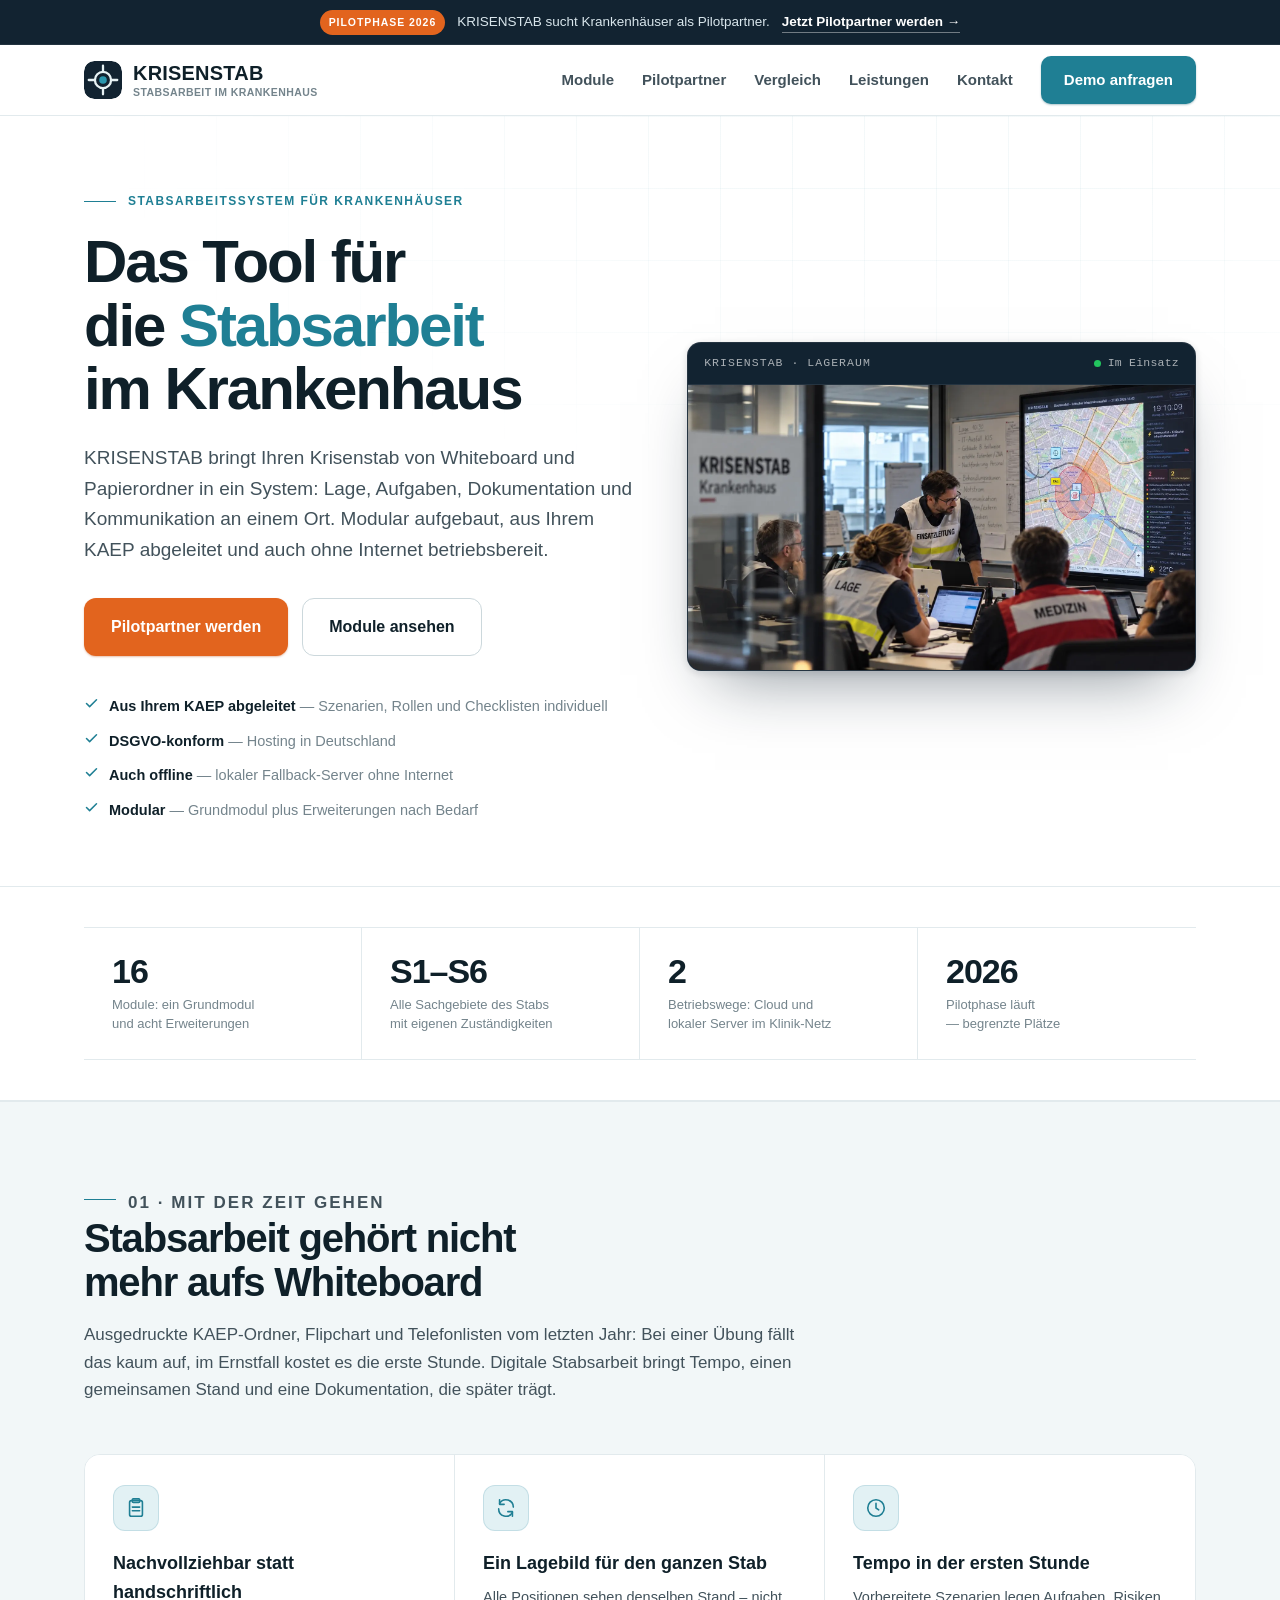
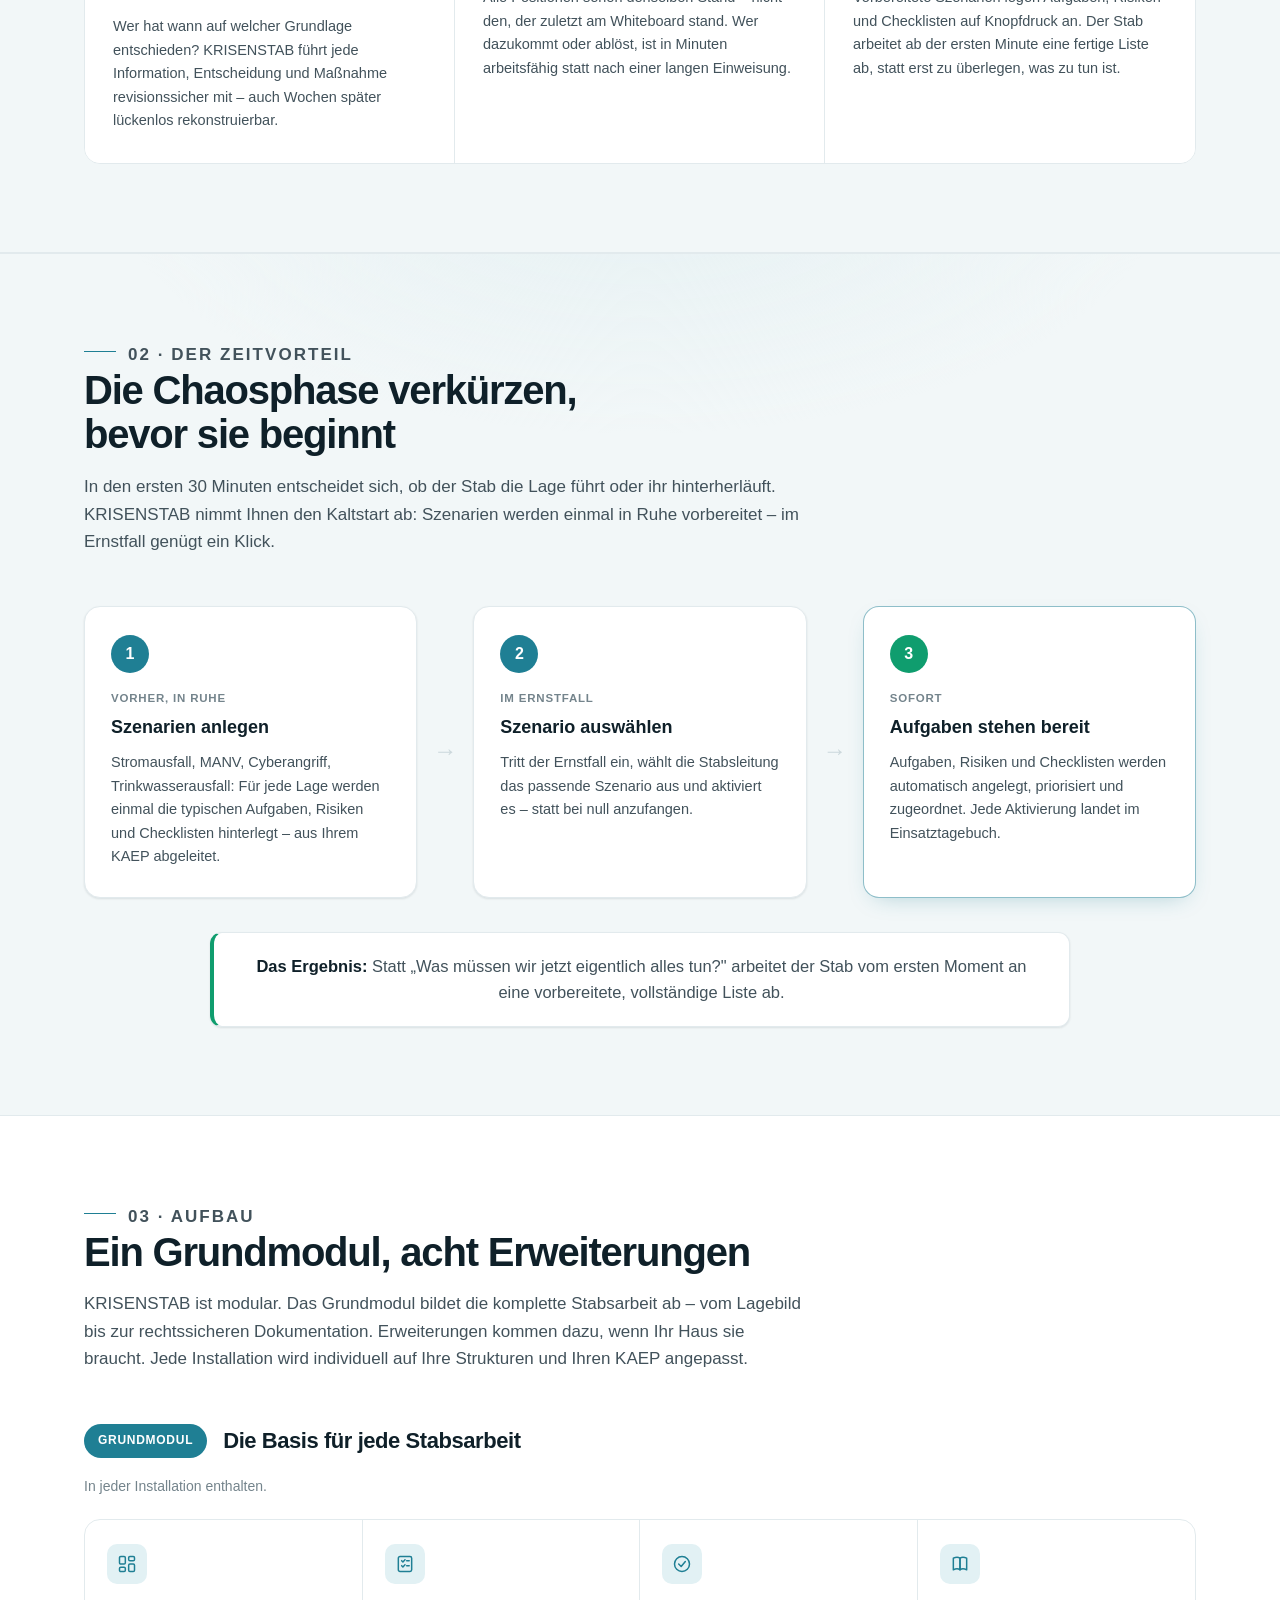
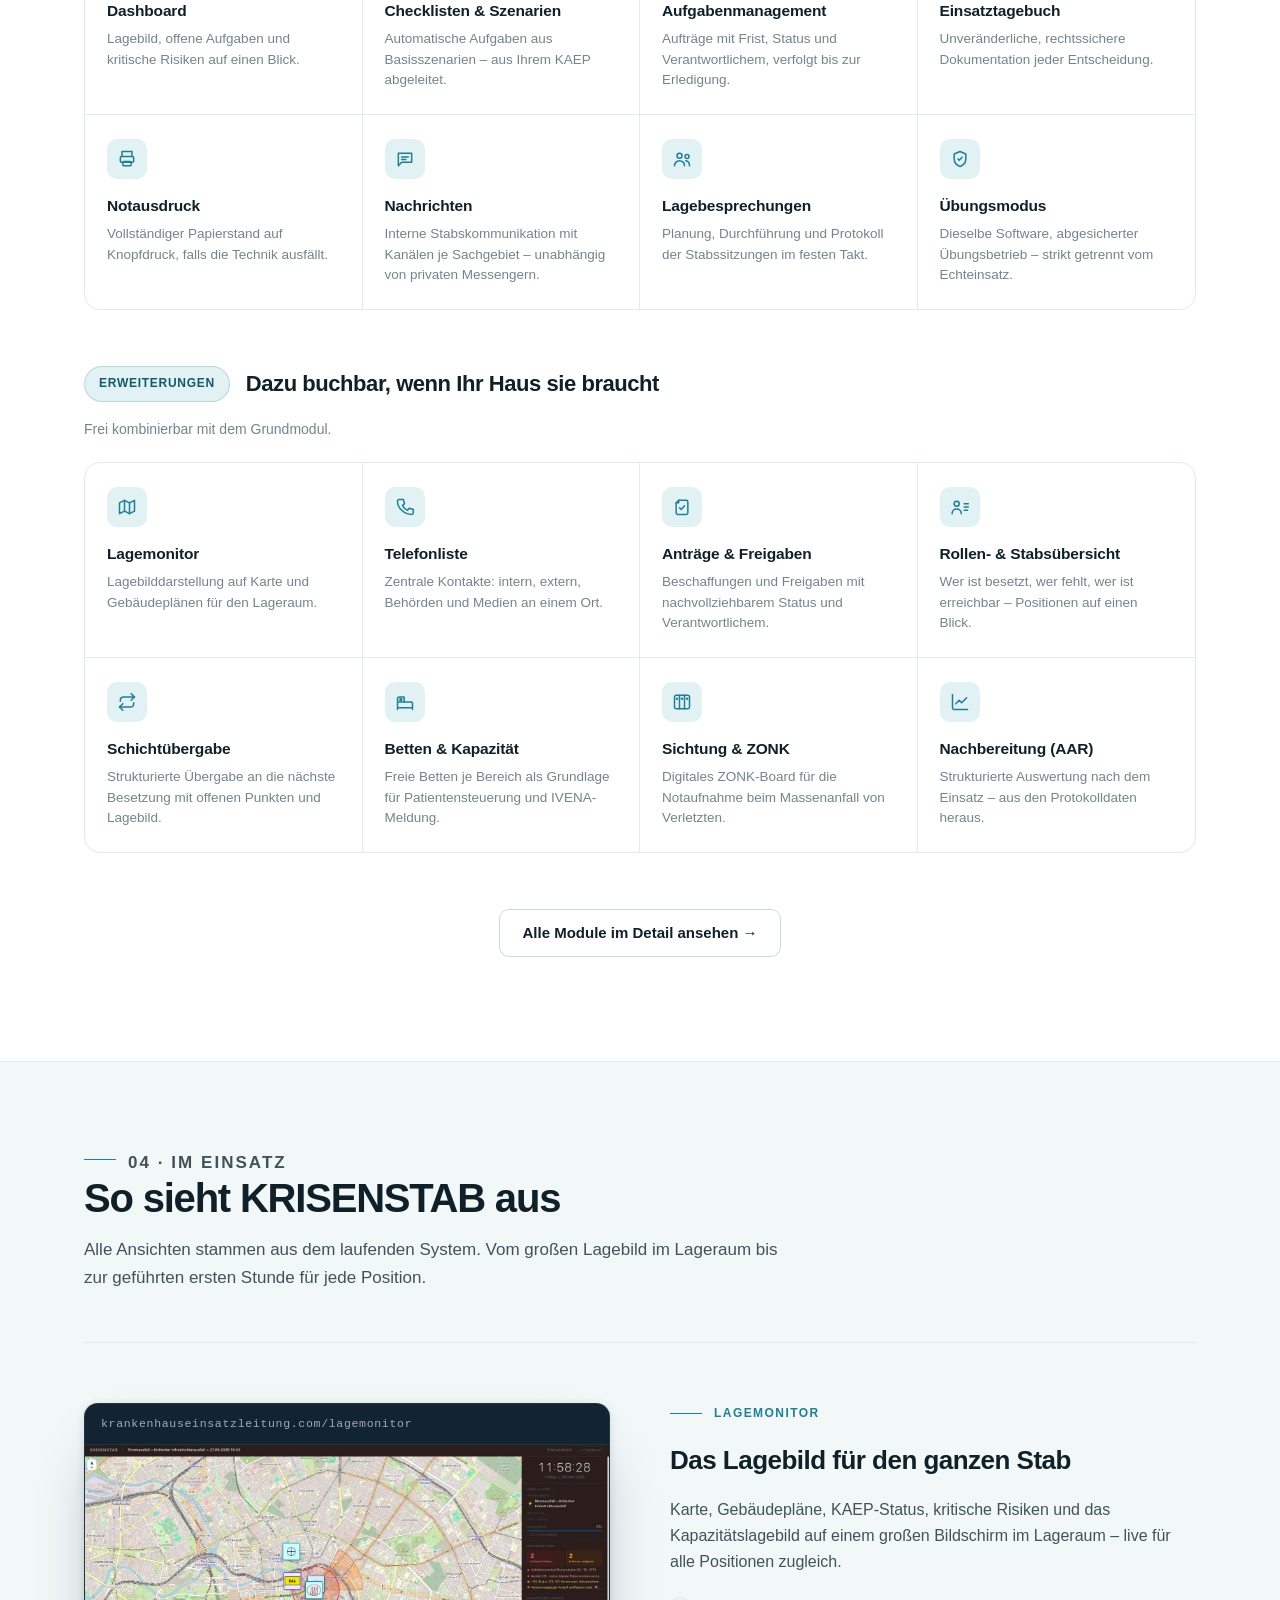
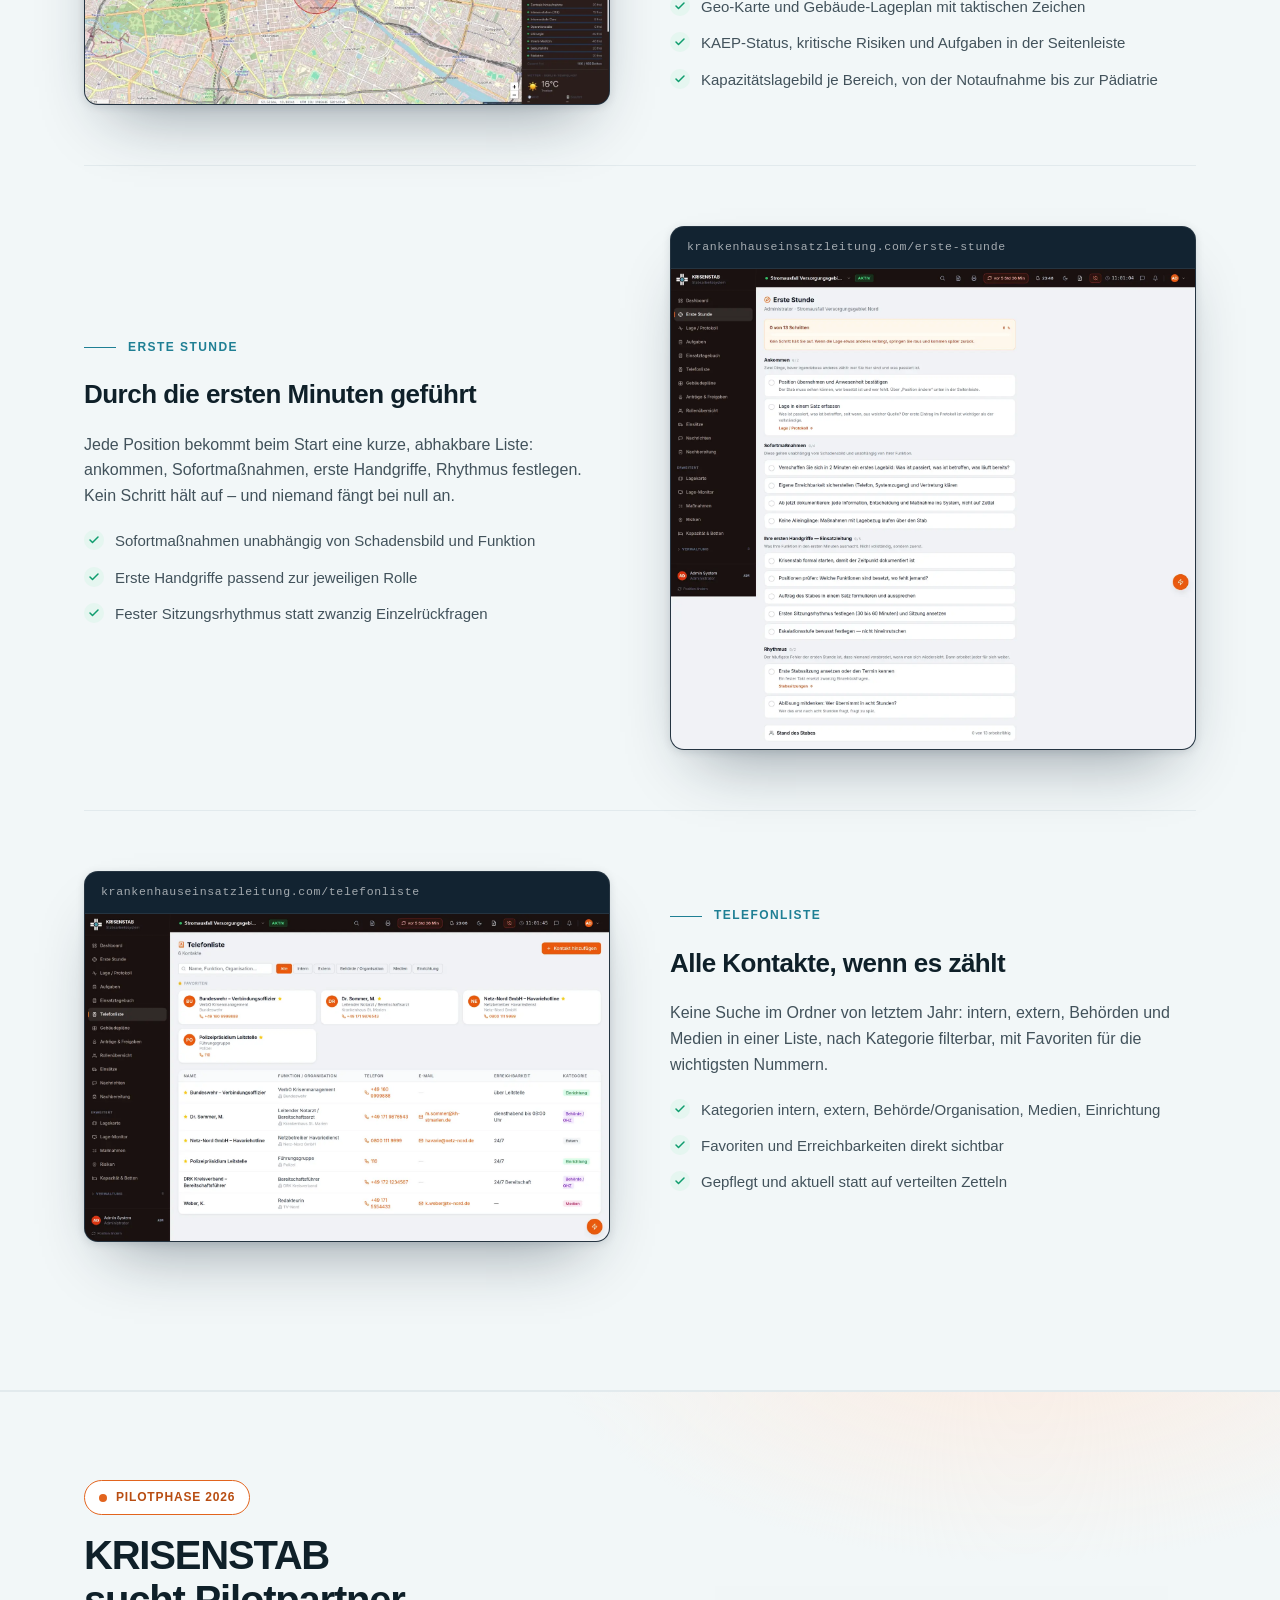
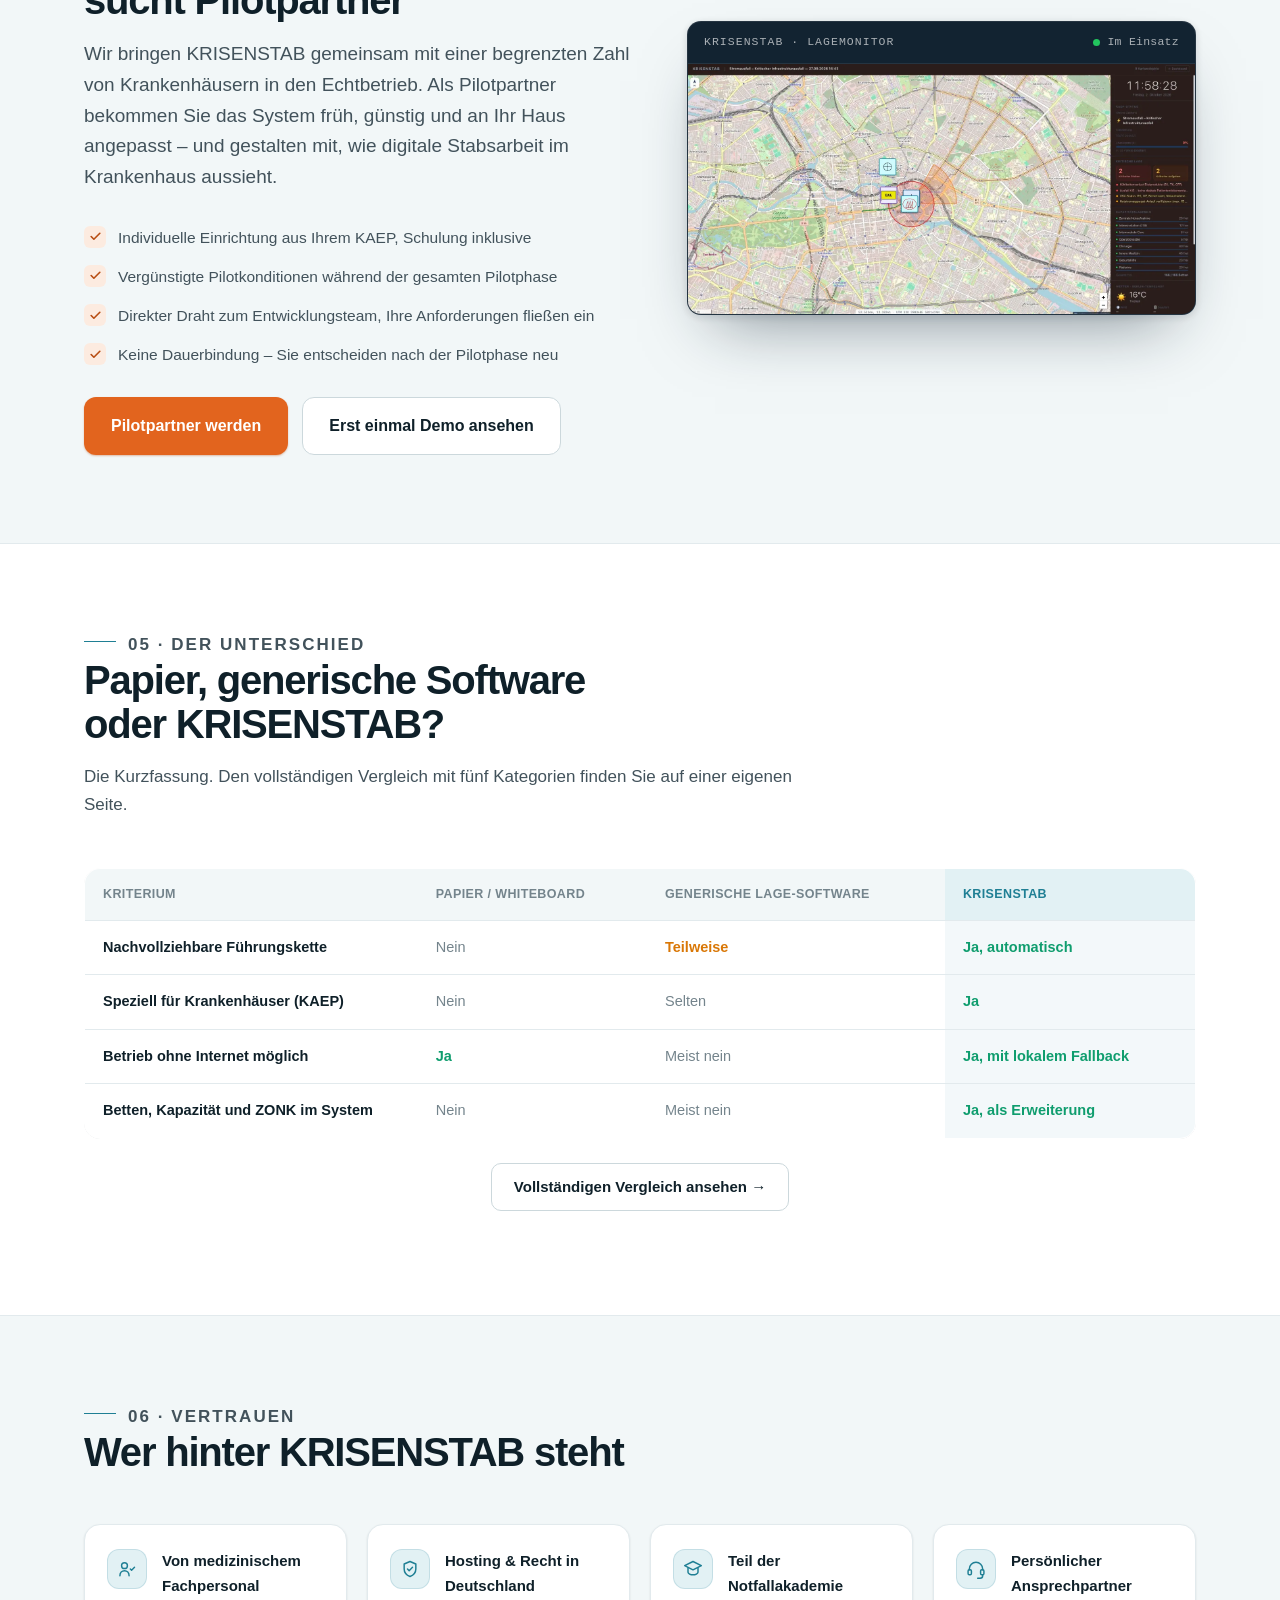
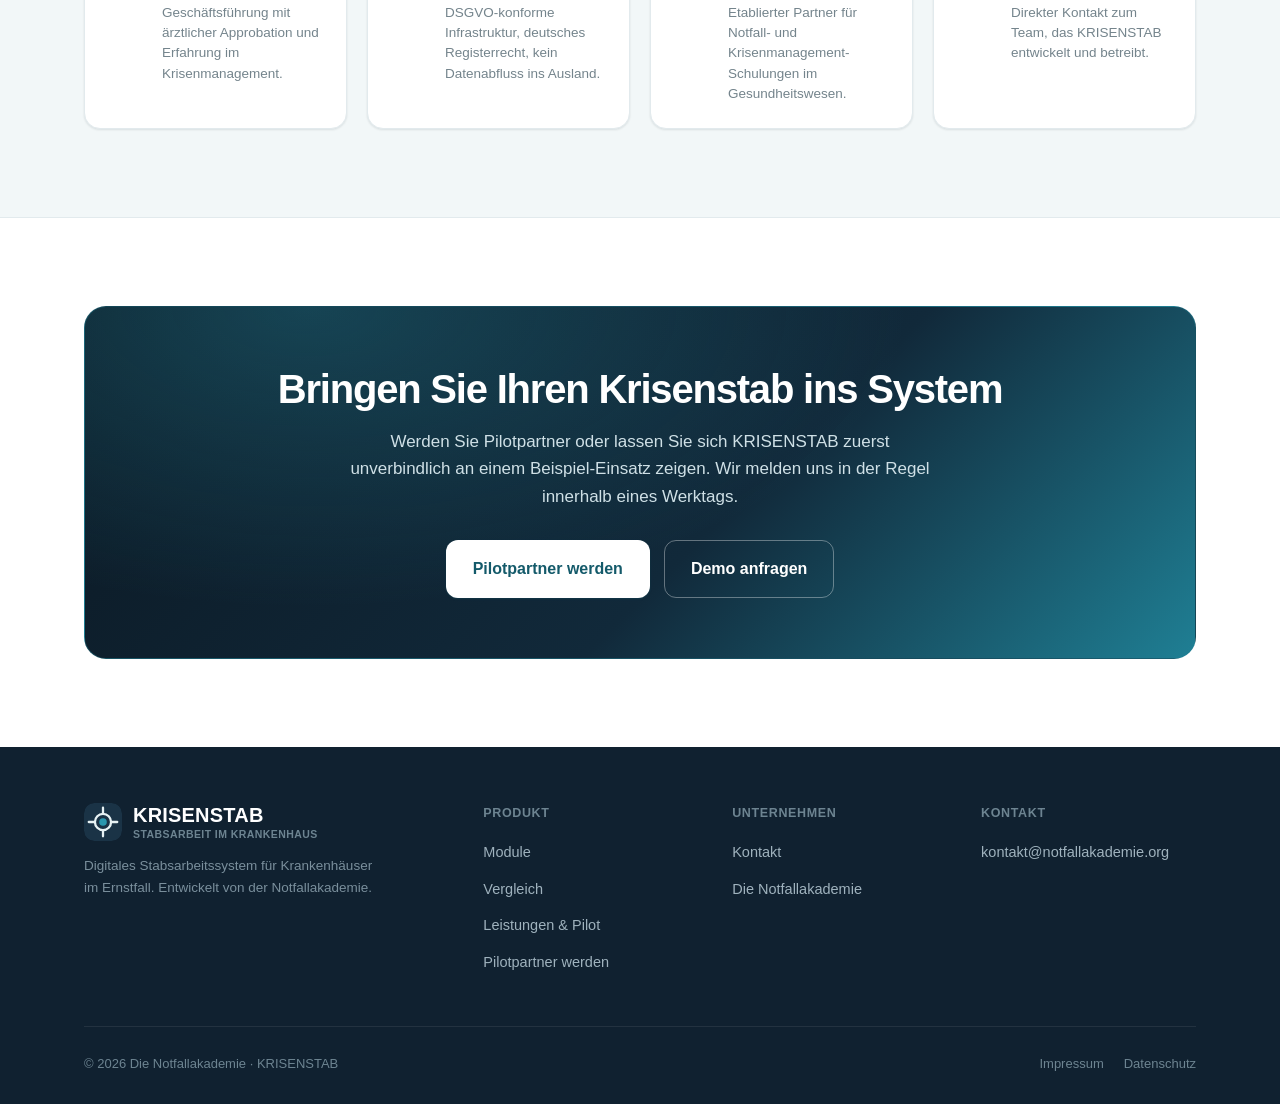
==== commit 912b33ef: "Alte KEL-gebrandete Screenshots entfernen Das im Pilot-Abschnitt genutzte Dashboard-Bild zeigte noch" ====
--- a/index.html
+++ b/index.html
@@ -354,8 +354,8 @@
       </div>
       <div class="hero-shot auf" data-verzoegerung="1">
         <div class="geraet">
-          <div class="geraet-kopf"><span>KRISENSTAB · Dashboard</span><span class="lage">Übung</span></div>
-          <img src="/assets/img/screenshot-dashboard.webp" alt="KRISENSTAB Dashboard mit Lagebild, offenen Aufgaben und kritischen Risiken" width="1600" height="1000" loading="lazy">
+          <div class="geraet-kopf"><span>KRISENSTAB · Lagemonitor</span><span class="lage">Im Einsatz</span></div>
+          <img src="/assets/img/screenshot-lagemonitor.webp" alt="KRISENSTAB Lagemonitor mit Karte, KAEP-Status und Kapazitätslagebild" width="1500" height="741" loading="lazy">
         </div>
       </div>
     </div>
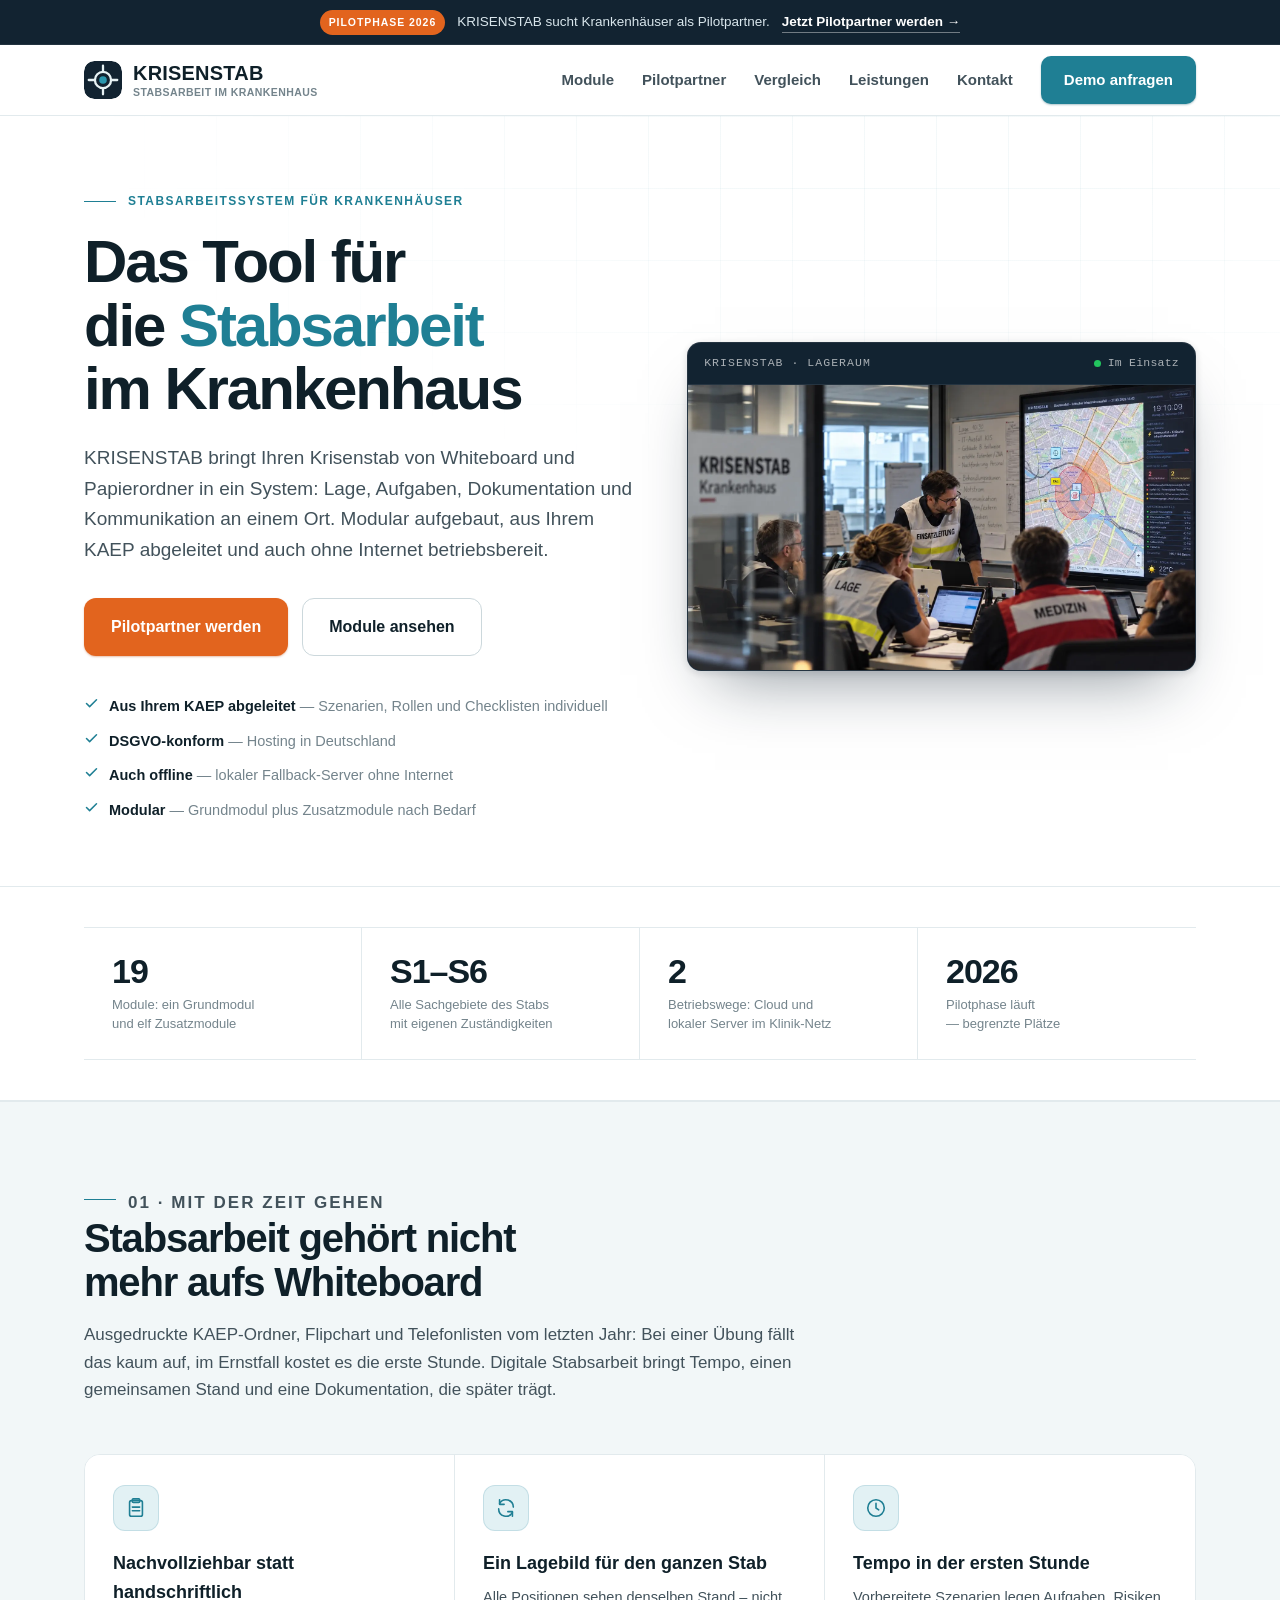
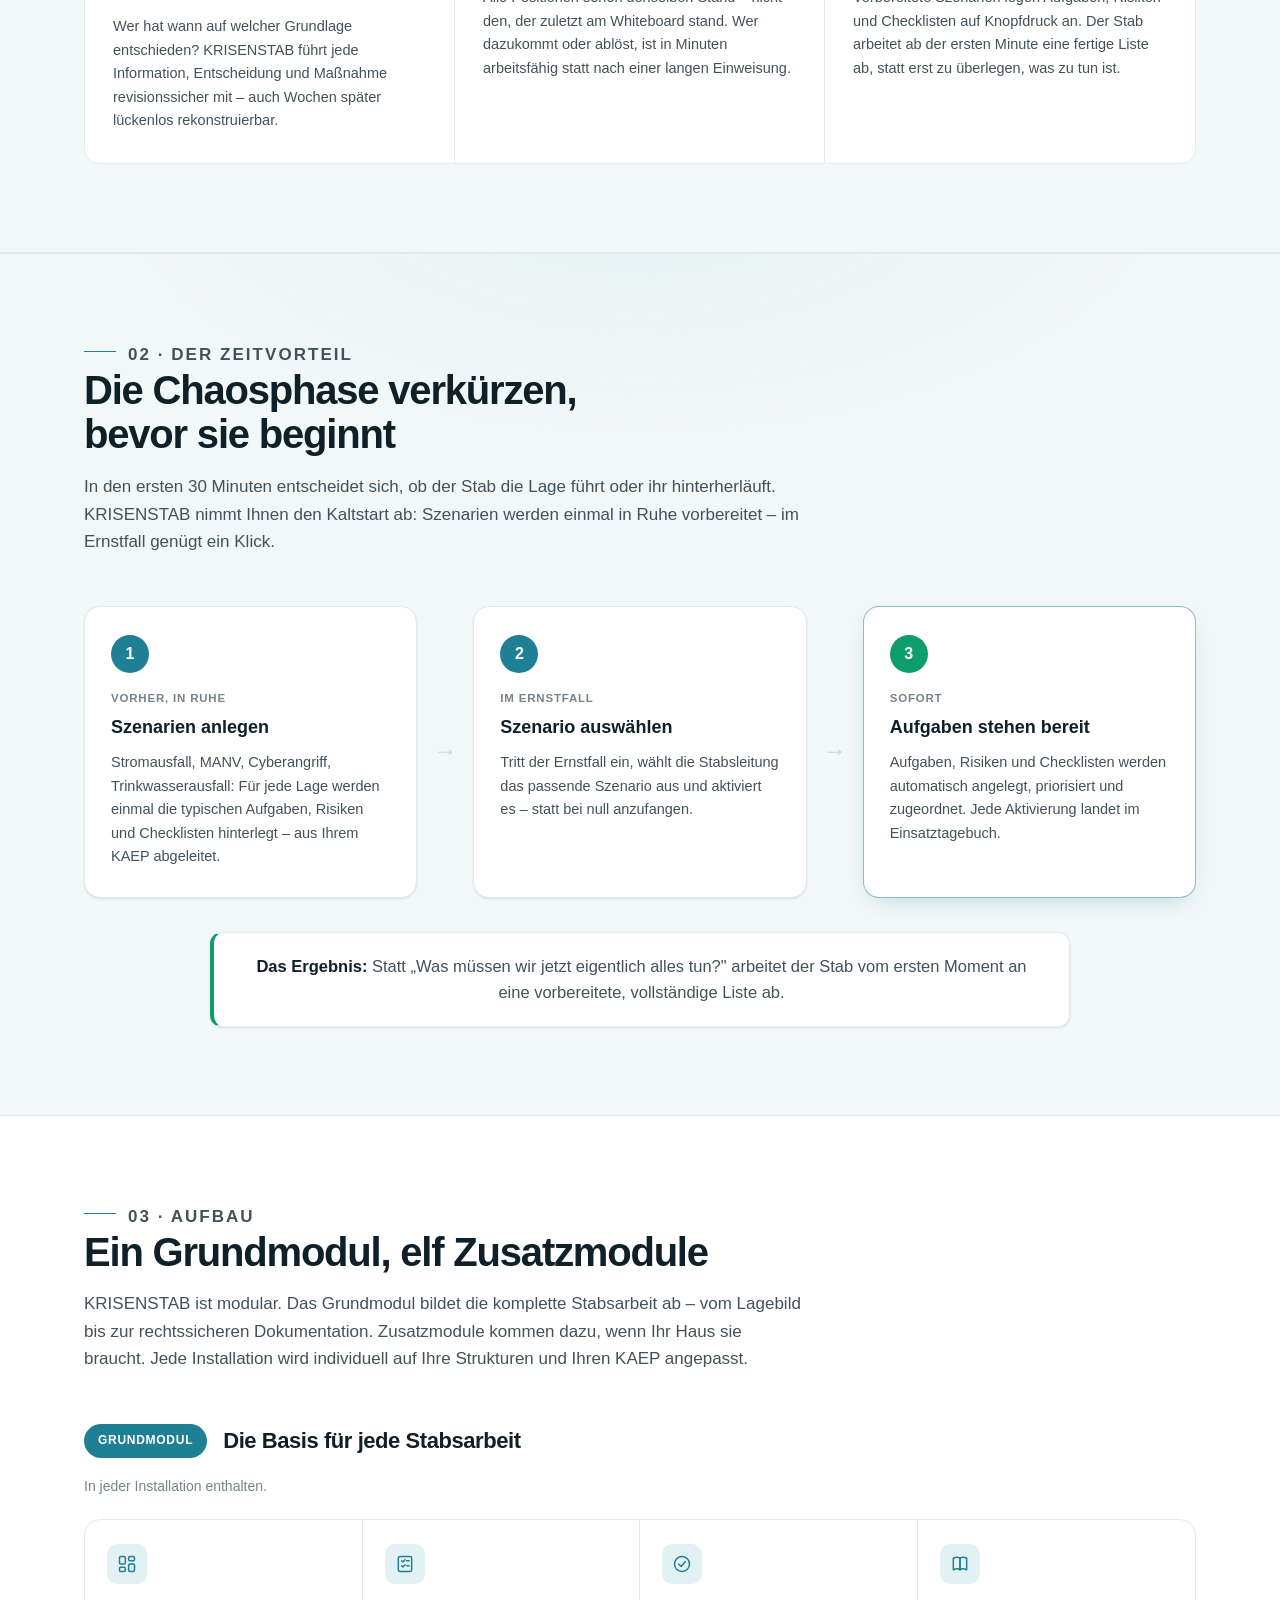
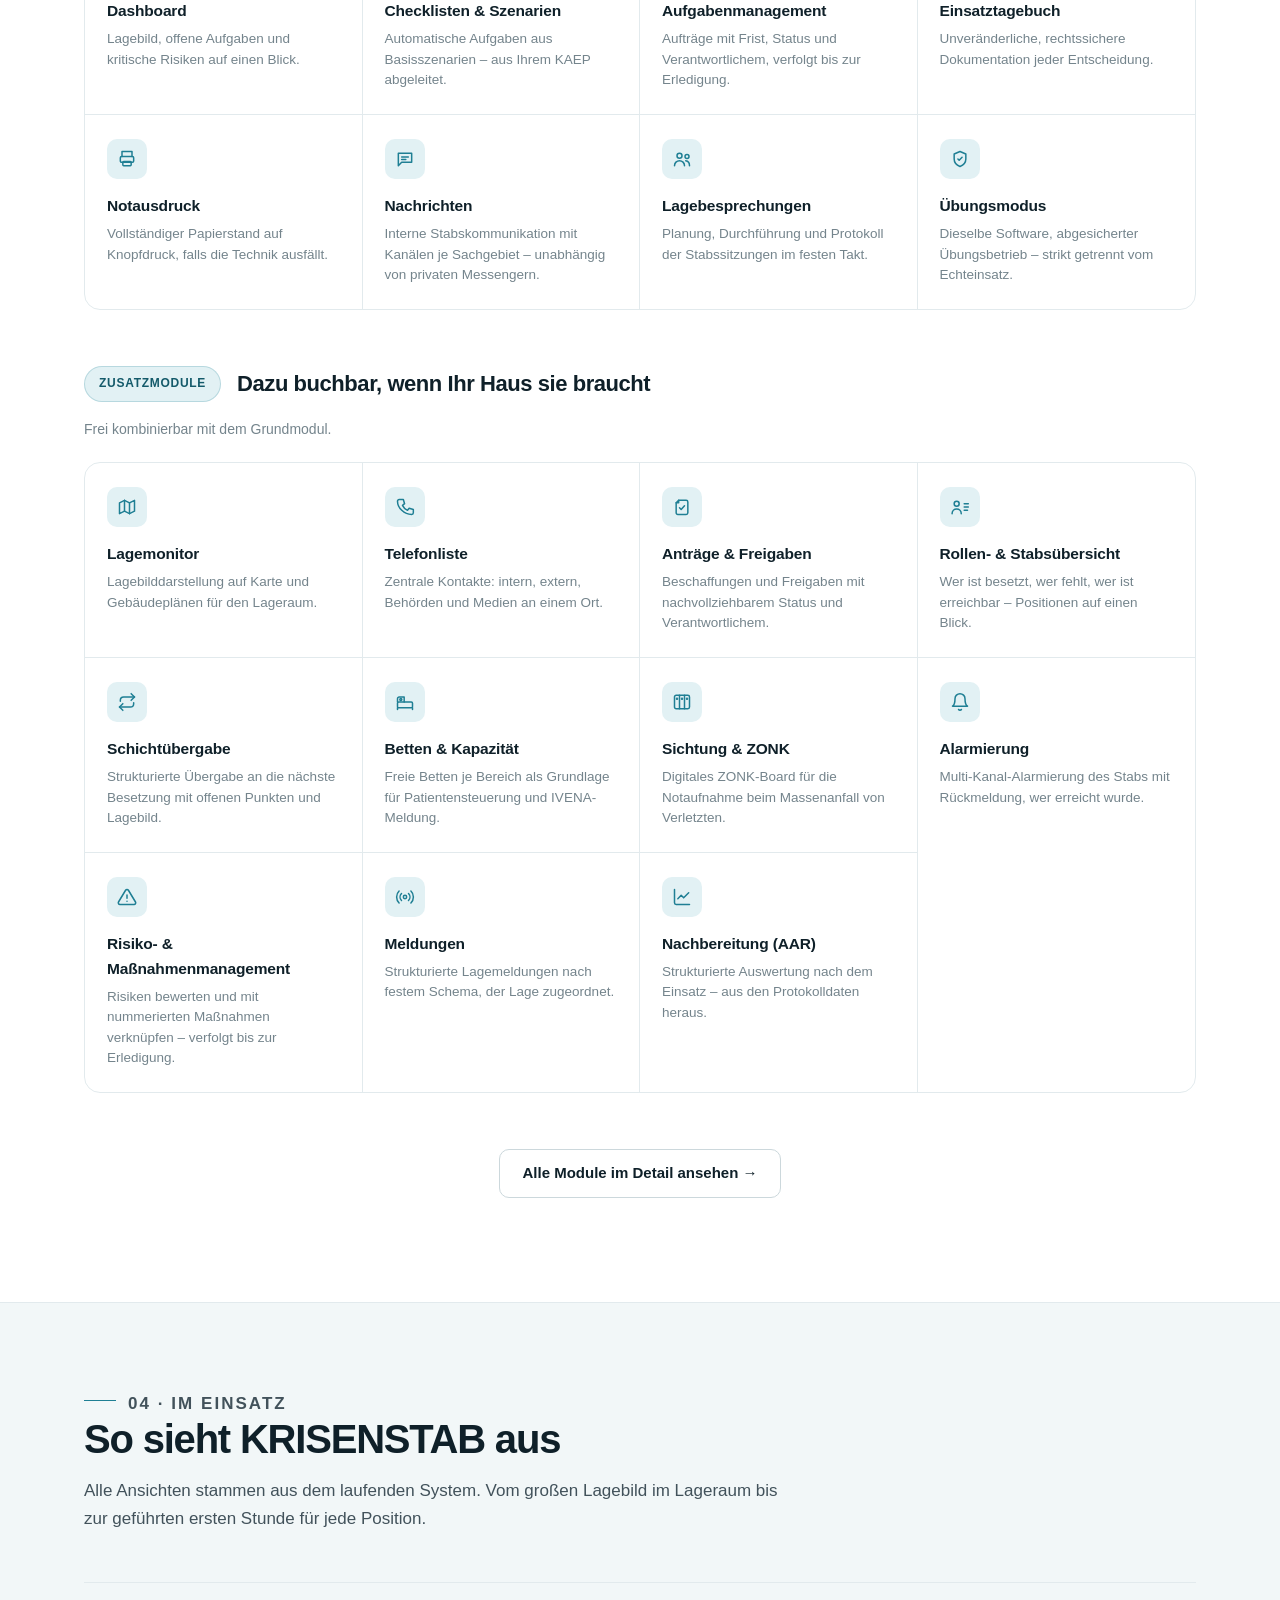
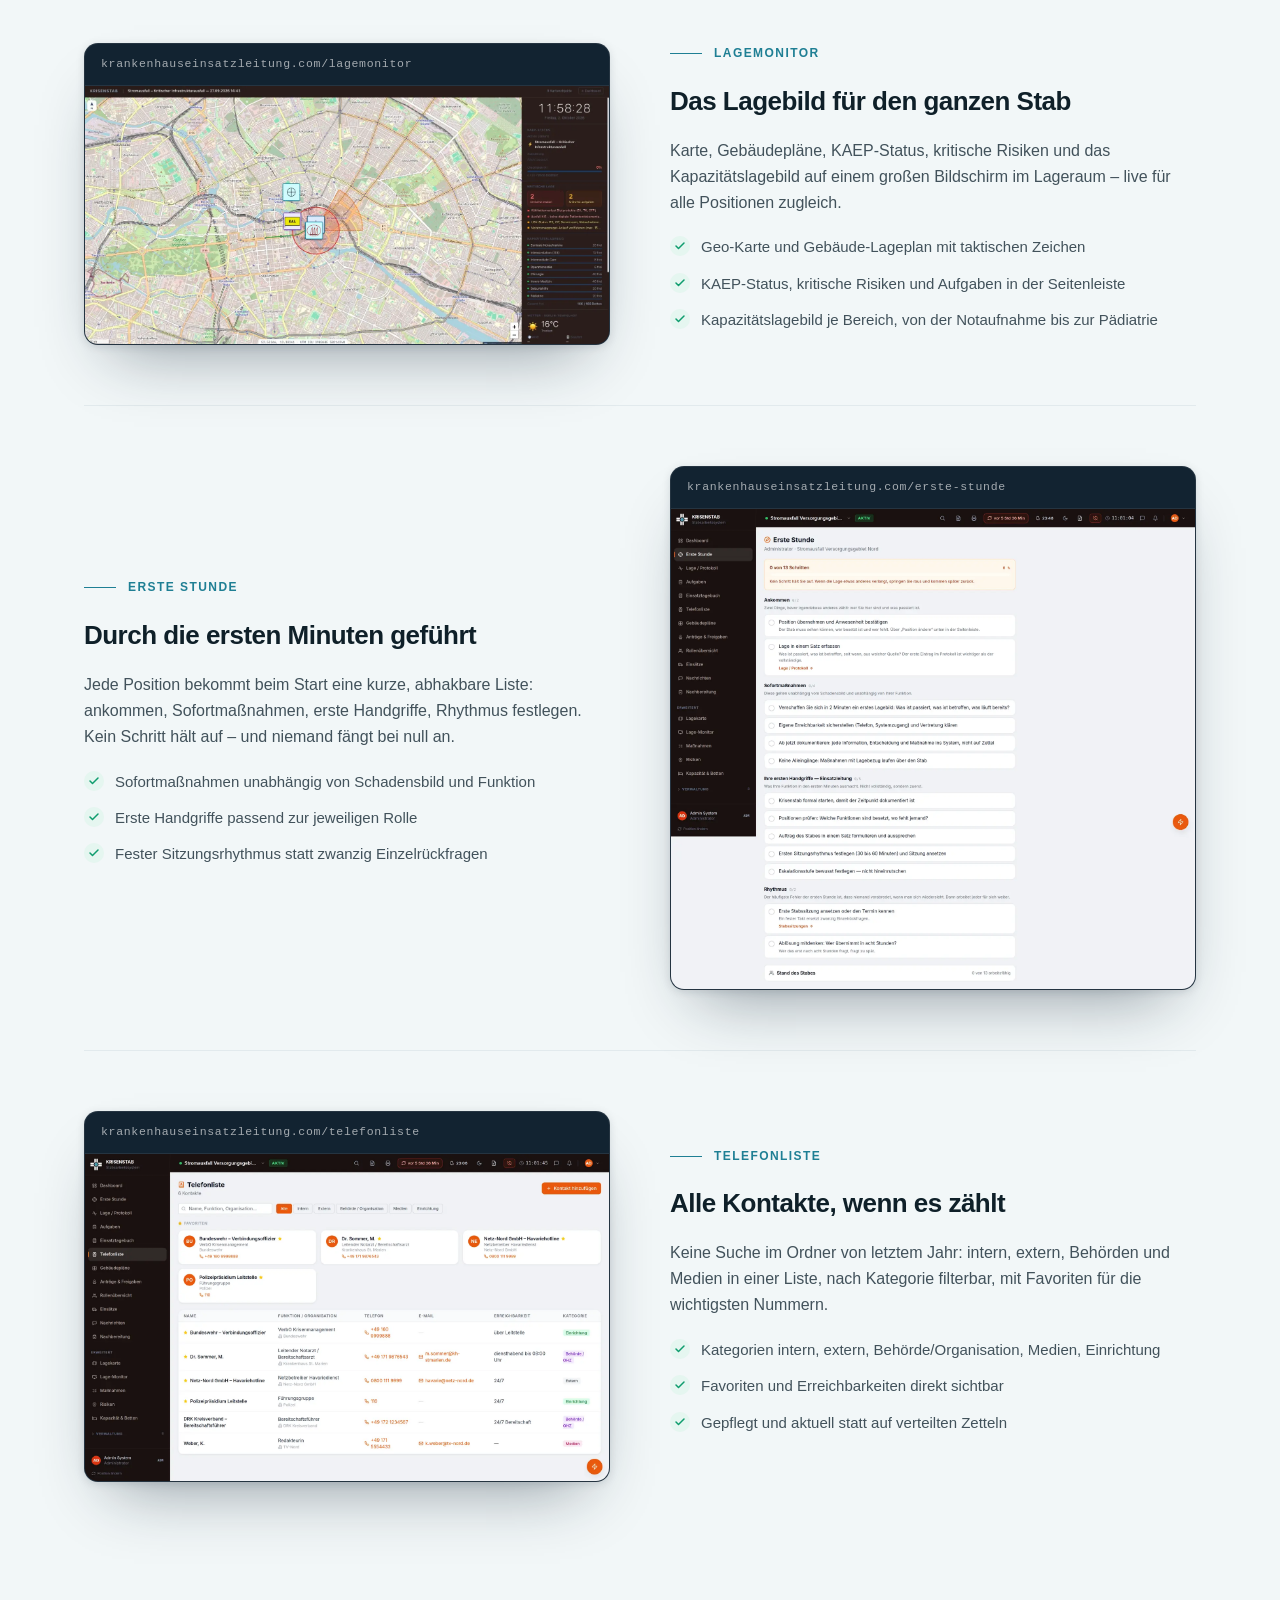
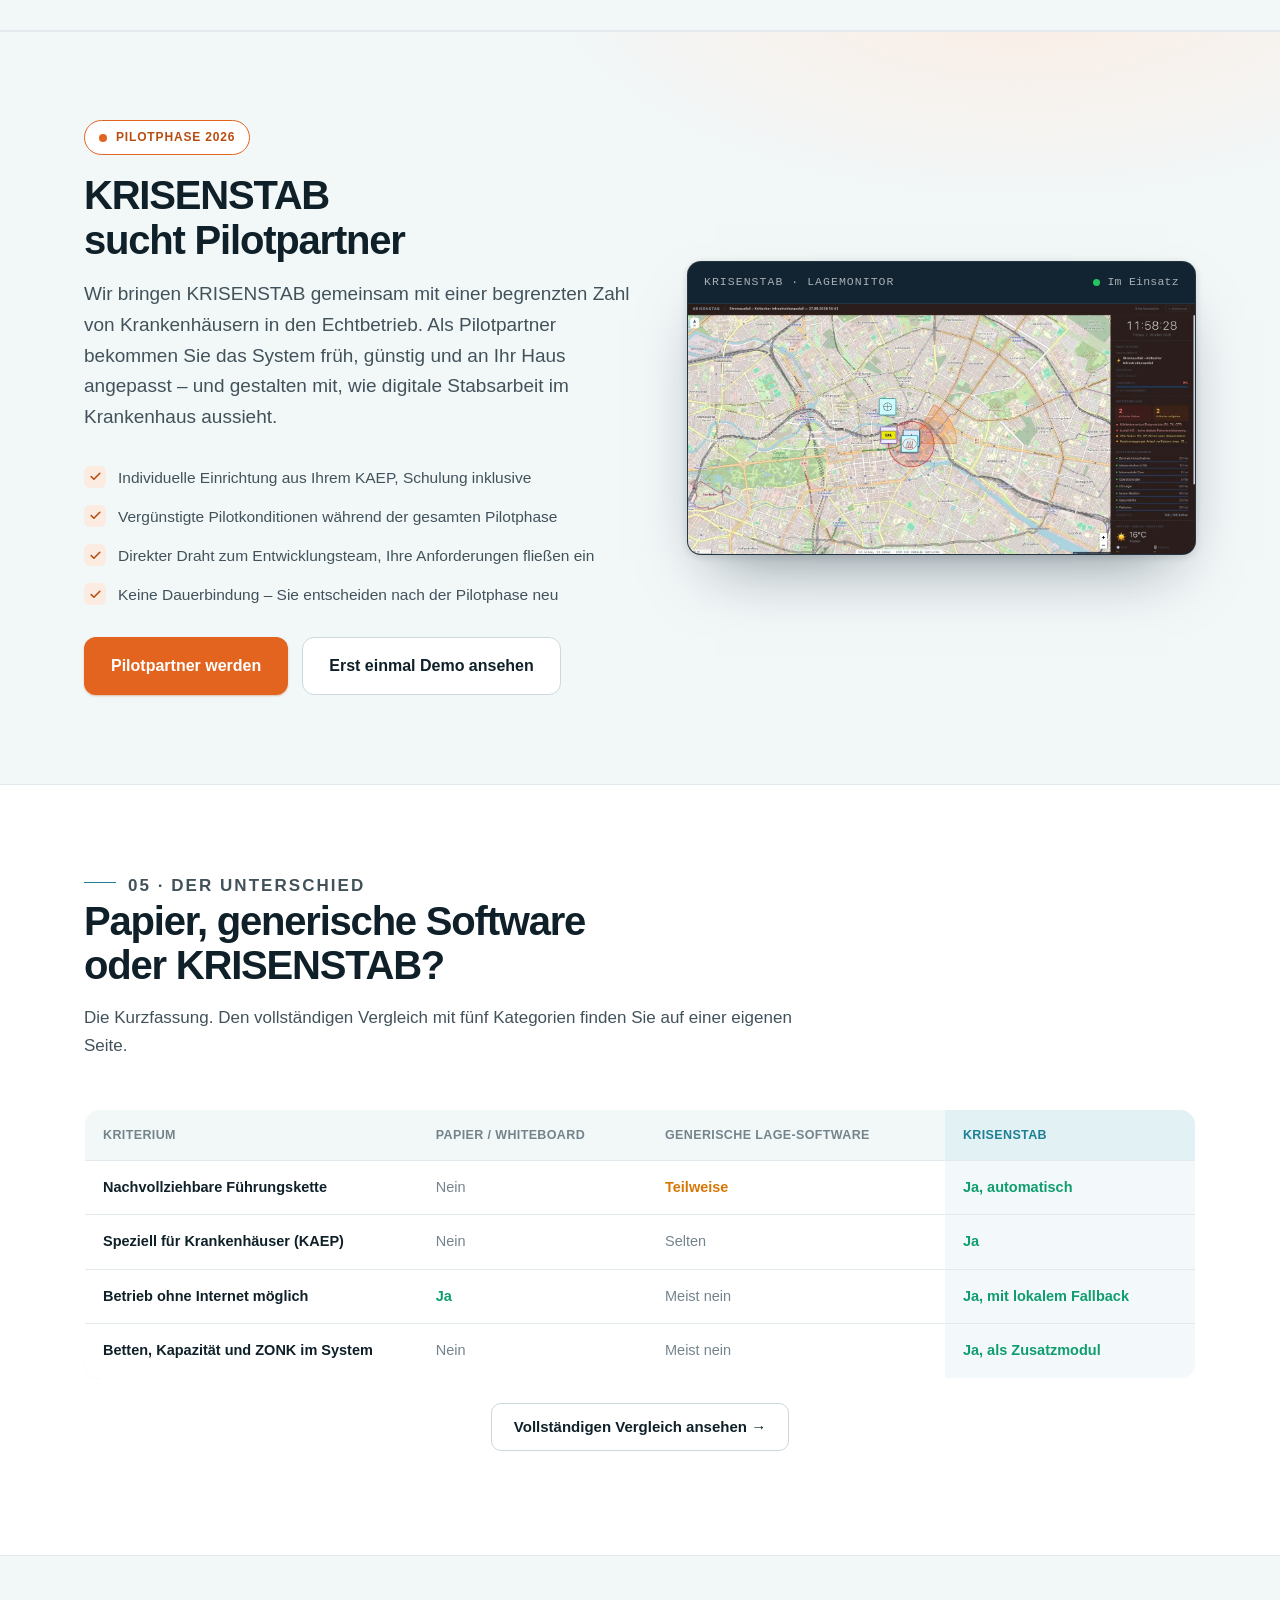
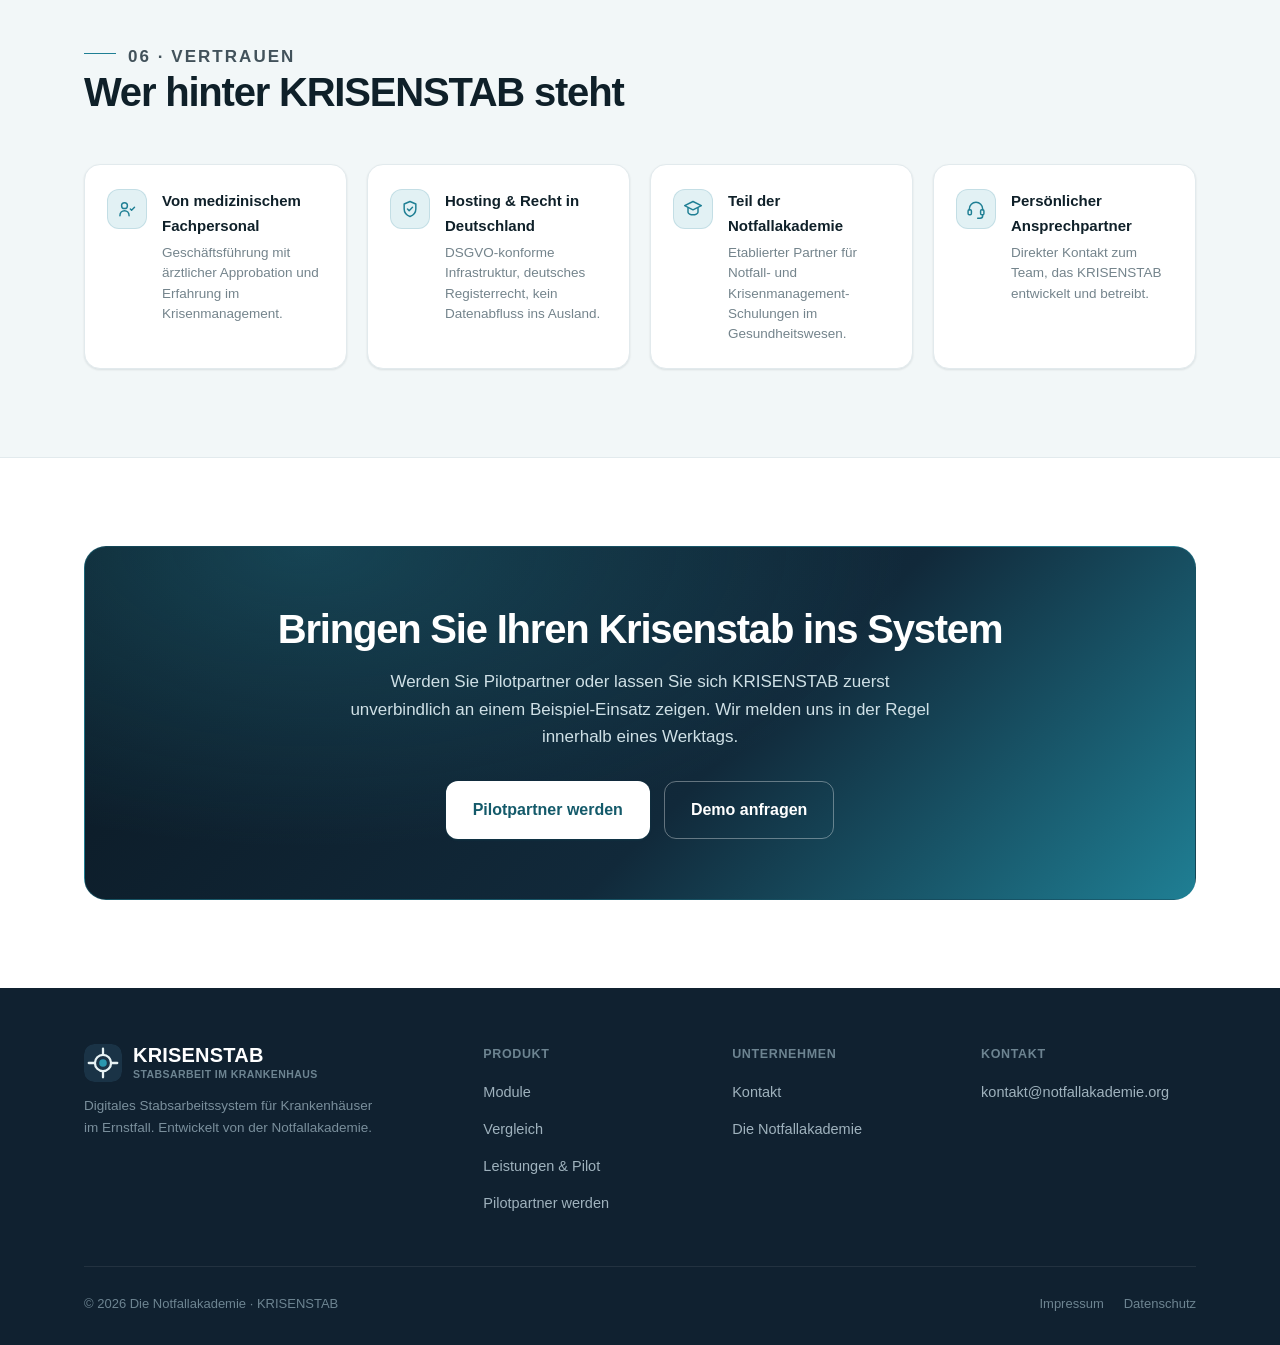
==== commit f7dc7f0b: "Website an den Modulkatalog angleichen: Zusatzmodule statt Erweiterungen Die App benennt und gruppie" ====
--- a/index.html
+++ b/index.html
@@ -69,7 +69,7 @@
         <div><span><strong>Aus Ihrem KAEP abgeleitet</strong> <span class="zusatz">— Szenarien, Rollen und Checklisten individuell</span></span></div>
         <div><span><strong>DSGVO-konform</strong> <span class="zusatz">— Hosting in Deutschland</span></span></div>
         <div><span><strong>Auch offline</strong> <span class="zusatz">— lokaler Fallback-Server ohne Internet</span></span></div>
-        <div><span><strong>Modular</strong> <span class="zusatz">— Grundmodul plus Erweiterungen nach Bedarf</span></span></div>
+        <div><span><strong>Modular</strong> <span class="zusatz">— Grundmodul plus Zusatzmodule nach Bedarf</span></span></div>
       </div>
     </div>
     <div class="hero-shot">
@@ -87,7 +87,7 @@
 <section class="tight">
   <div class="wrap">
     <div class="stats">
-      <div><div class="num">16</div><div class="label">Module: ein Grundmodul<br>und acht Erweiterungen</div></div>
+      <div><div class="num">19</div><div class="label">Module: ein Grundmodul<br>und elf Zusatzmodule</div></div>
       <div><div class="num">S1–S6</div><div class="label">Alle Sachgebiete des Stabs<br>mit eigenen Zuständigkeiten</div></div>
       <div><div class="num">2</div><div class="label">Betriebswege: Cloud und<br>lokaler Server im Klinik-Netz</div></div>
       <div><div class="num">2026</div><div class="label">Pilotphase läuft<br>— begrenzte Plätze</div></div>
@@ -159,8 +159,8 @@
   <div class="wrap">
     <div class="section-head auf">
       <p class="kicker">03 · Aufbau</p>
-      <h2>Ein Grundmodul, acht Erweiterungen</h2>
-      <p>KRISENSTAB ist modular. Das Grundmodul bildet die komplette Stabsarbeit ab – vom Lagebild bis zur rechtssicheren Dokumentation. Erweiterungen kommen dazu, wenn Ihr Haus sie braucht. Jede Installation wird individuell auf Ihre Strukturen und Ihren KAEP angepasst.</p>
+      <h2>Ein Grundmodul, elf Zusatzmodule</h2>
+      <p>KRISENSTAB ist modular. Das Grundmodul bildet die komplette Stabsarbeit ab – vom Lagebild bis zur rechtssicheren Dokumentation. Zusatzmodule kommen dazu, wenn Ihr Haus sie braucht. Jede Installation wird individuell auf Ihre Strukturen und Ihren KAEP angepasst.</p>
     </div>
 
     <div class="module-group auf">
@@ -215,7 +215,7 @@
 
     <div class="module-group auf">
       <div class="module-group-head">
-        <span class="mg-tag ext">Erweiterungen</span>
+        <span class="mg-tag ext">Zusatzmodule</span>
         <h3>Dazu buchbar, wenn Ihr Haus sie braucht</h3>
         <p class="mg-note">Frei kombinierbar mit dem Grundmodul.</p>
       </div>
@@ -254,6 +254,21 @@
           <div class="m-ic"><svg viewBox="0 0 24 24" stroke="currentColor" stroke-width="1.8" stroke-linecap="round" stroke-linejoin="round"><rect x="3" y="4" width="18" height="16" rx="2"></rect><line x1="9" y1="4" x2="9" y2="20"></line><line x1="15" y1="4" x2="15" y2="20"></line><circle cx="6" cy="8" r="0.6" fill="currentColor"></circle><circle cx="12" cy="8" r="0.6" fill="currentColor"></circle><circle cx="18" cy="8" r="0.6" fill="currentColor"></circle></svg></div>
           <h4>Sichtung &amp; ZONK</h4>
           <p>Digitales ZONK-Board für die Notaufnahme beim Massenanfall von Verletzten.</p>
+        </div>
+        <div class="module-card">
+          <div class="m-ic"><svg viewBox="0 0 24 24" stroke="currentColor" stroke-width="1.8" stroke-linecap="round" stroke-linejoin="round"><path d="M18 8A6 6 0 0 0 6 8c0 7-3 9-3 9h18s-3-2-3-9"></path><path d="M13.7 21a2 2 0 0 1-3.4 0"></path></svg></div>
+          <h4>Alarmierung</h4>
+          <p>Multi-Kanal-Alarmierung des Stabs mit Rückmeldung, wer erreicht wurde.</p>
+        </div>
+        <div class="module-card">
+          <div class="m-ic"><svg viewBox="0 0 24 24" stroke="currentColor" stroke-width="1.8" stroke-linecap="round" stroke-linejoin="round"><path d="M10.3 3.9 1.8 18a2 2 0 0 0 1.7 3h17a2 2 0 0 0 1.7-3L13.7 3.9a2 2 0 0 0-3.4 0z"></path><line x1="12" y1="9.5" x2="12" y2="13.5"></line><line x1="12" y1="17" x2="12" y2="17"></line></svg></div>
+          <h4>Risiko- &amp; Maßnahmenmanagement</h4>
+          <p>Risiken bewerten und mit nummerierten Maßnahmen verknüpfen – verfolgt bis zur Erledigung.</p>
+        </div>
+        <div class="module-card">
+          <div class="m-ic"><svg viewBox="0 0 24 24" stroke="currentColor" stroke-width="1.8" stroke-linecap="round" stroke-linejoin="round"><circle cx="12" cy="12" r="2"></circle><path d="M4.9 4.9a10 10 0 0 0 0 14.2"></path><path d="M19.1 4.9a10 10 0 0 1 0 14.2"></path><path d="M7.8 7.8a6 6 0 0 0 0 8.4"></path><path d="M16.2 7.8a6 6 0 0 1 0 8.4"></path></svg></div>
+          <h4>Meldungen</h4>
+          <p>Strukturierte Lagemeldungen nach festem Schema, der Lage zugeordnet.</p>
         </div>
         <div class="module-card">
           <div class="m-ic"><svg viewBox="0 0 24 24" stroke="currentColor" stroke-width="1.8" stroke-linecap="round" stroke-linejoin="round"><path d="M3 3v16a2 2 0 0 0 2 2h16"></path><polyline points="7 14 11 10 14 13 20 7"></polyline></svg></div>
@@ -402,7 +417,7 @@
             <td>Betten, Kapazität und ZONK im System</td>
             <td class="no">Nein</td>
             <td class="no">Meist nein</td>
-            <td class="col-kel"><span class="yes">Ja, als Erweiterung</span></td>
+            <td class="col-kel"><span class="yes">Ja, als Zusatzmodul</span></td>
           </tr>
         </tbody>
       </table>
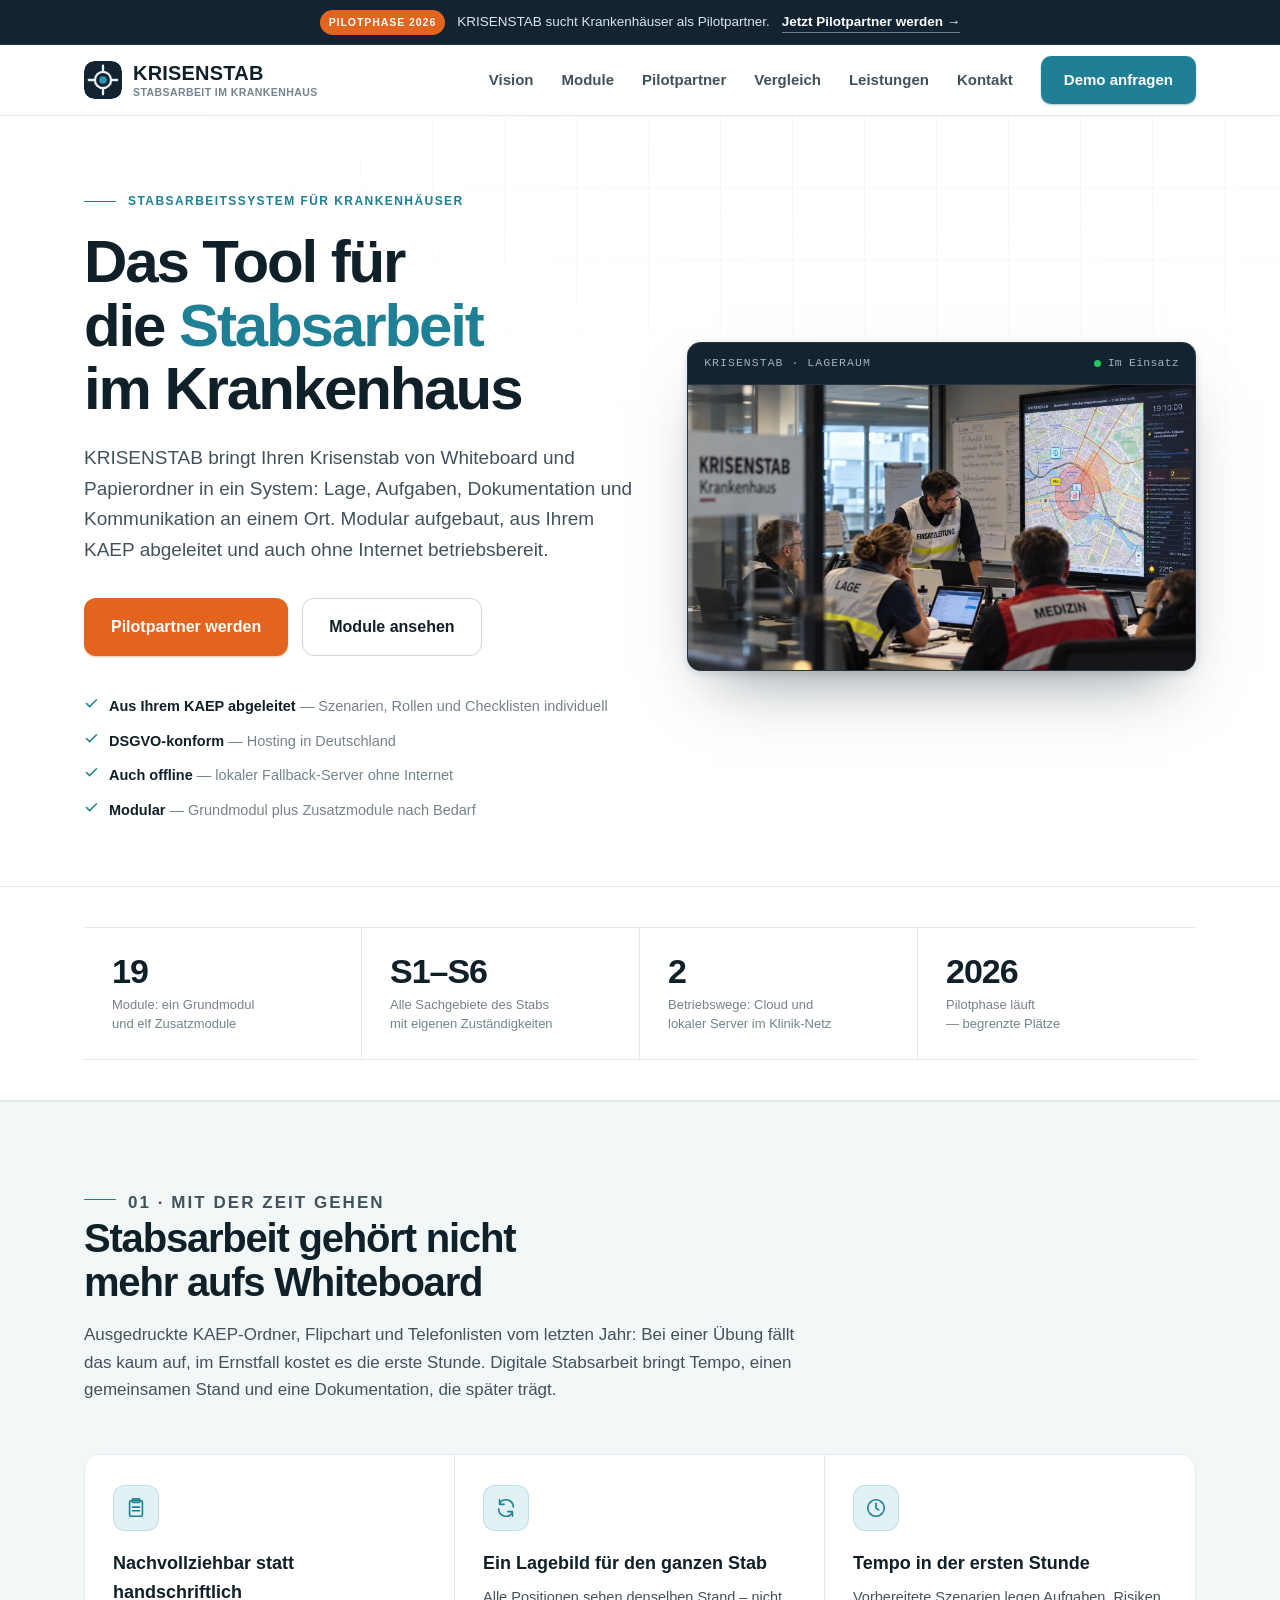
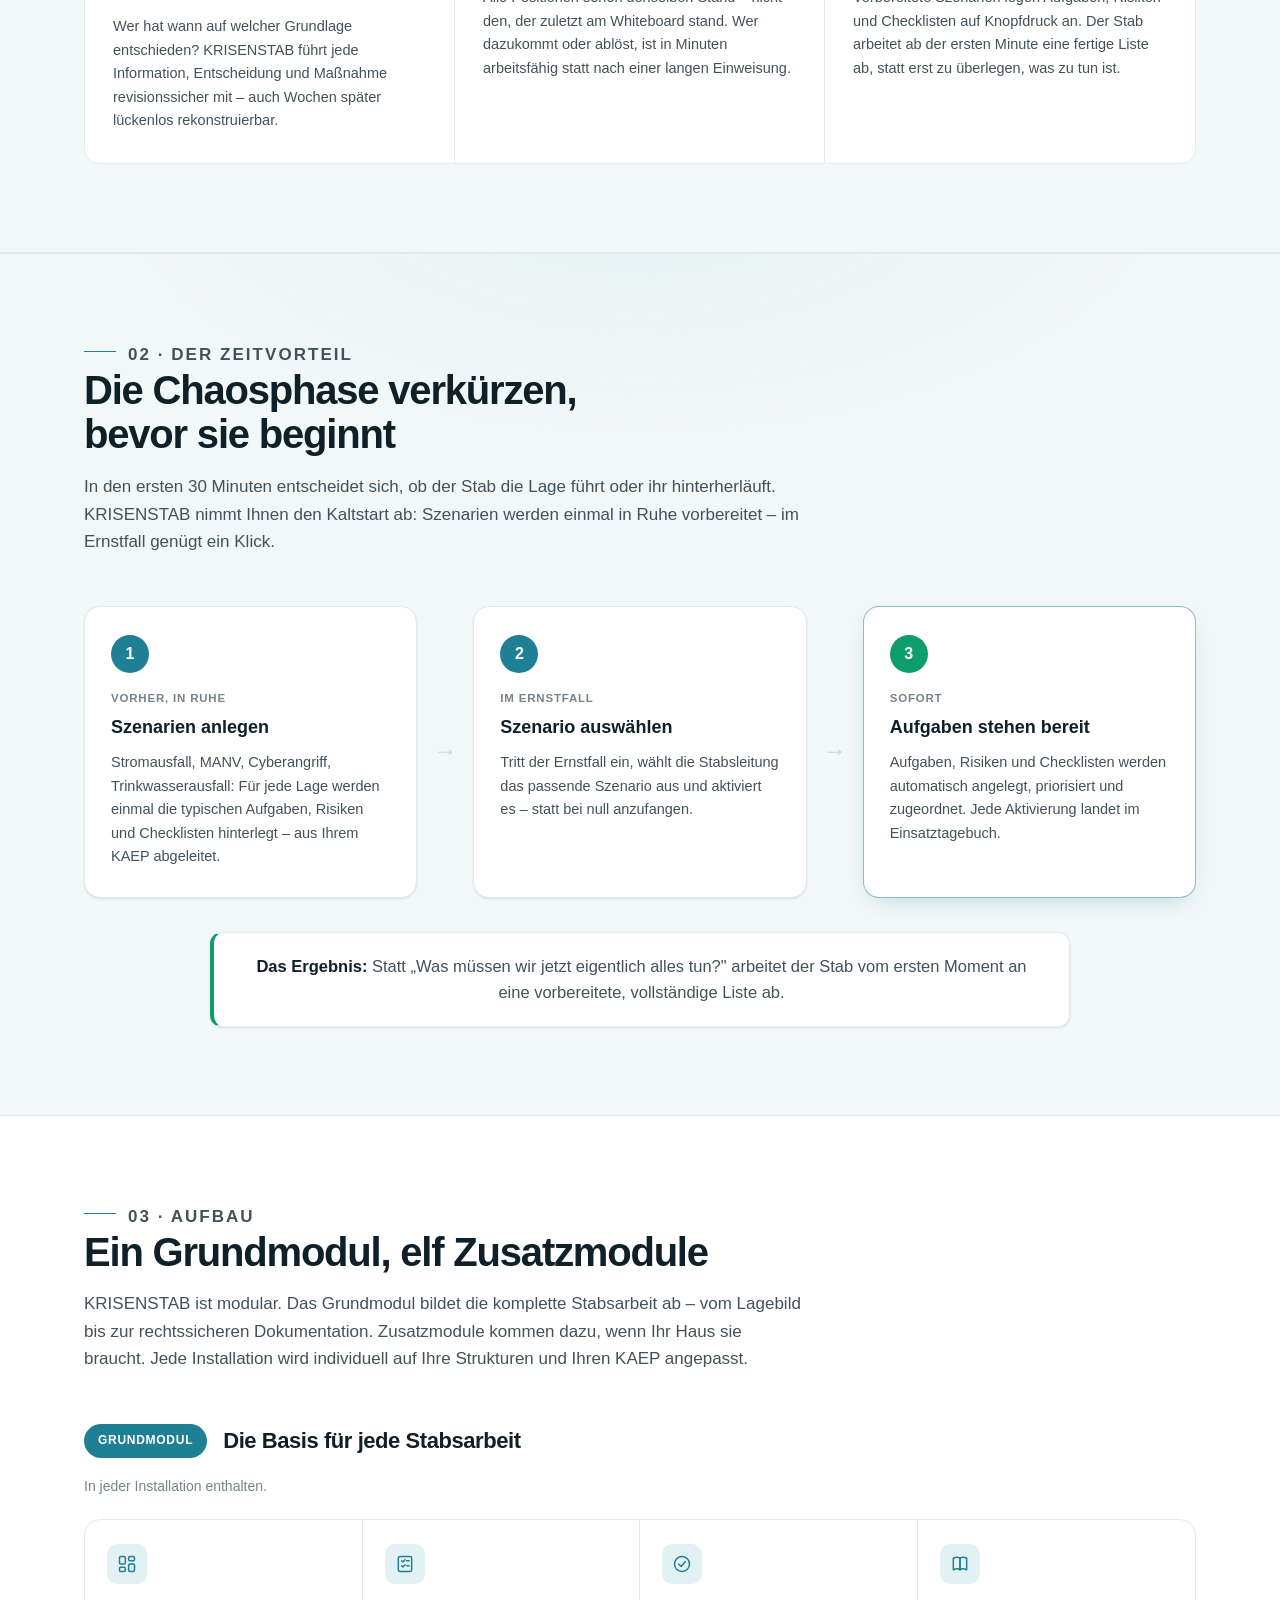
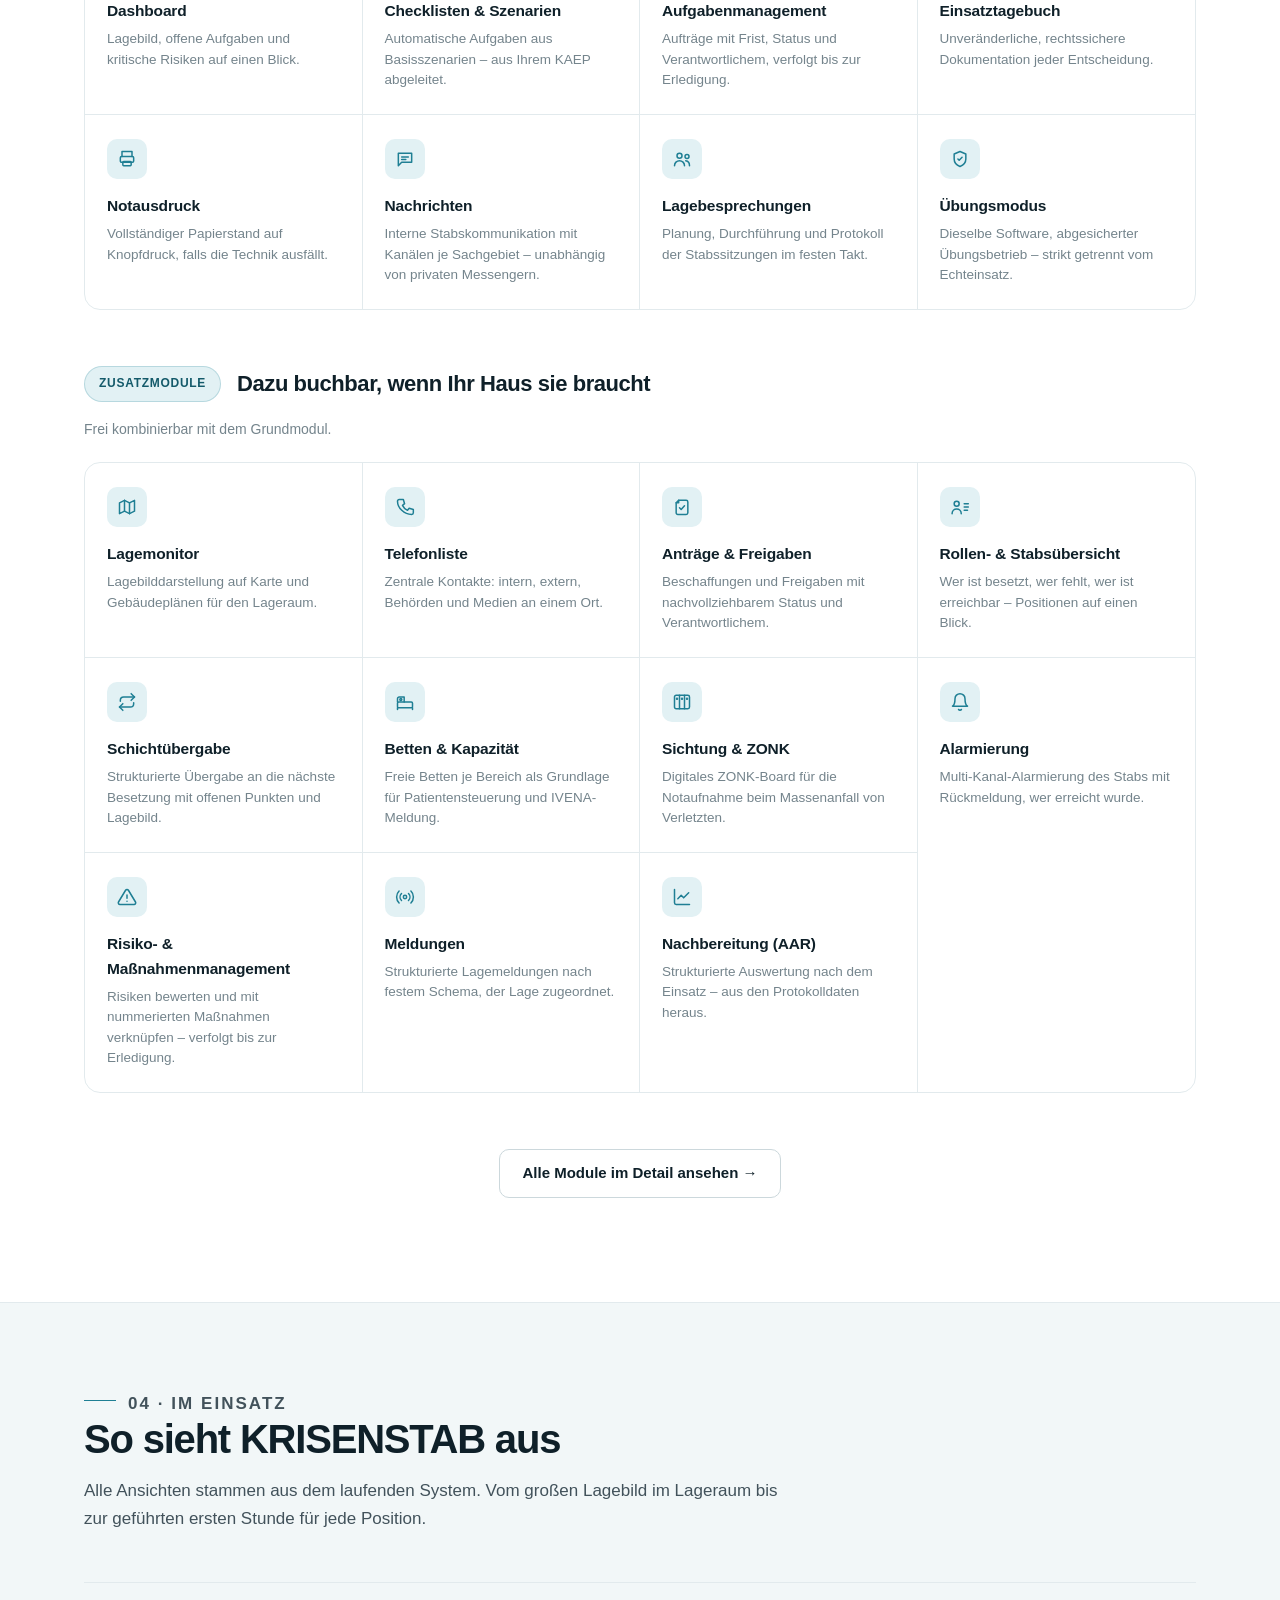
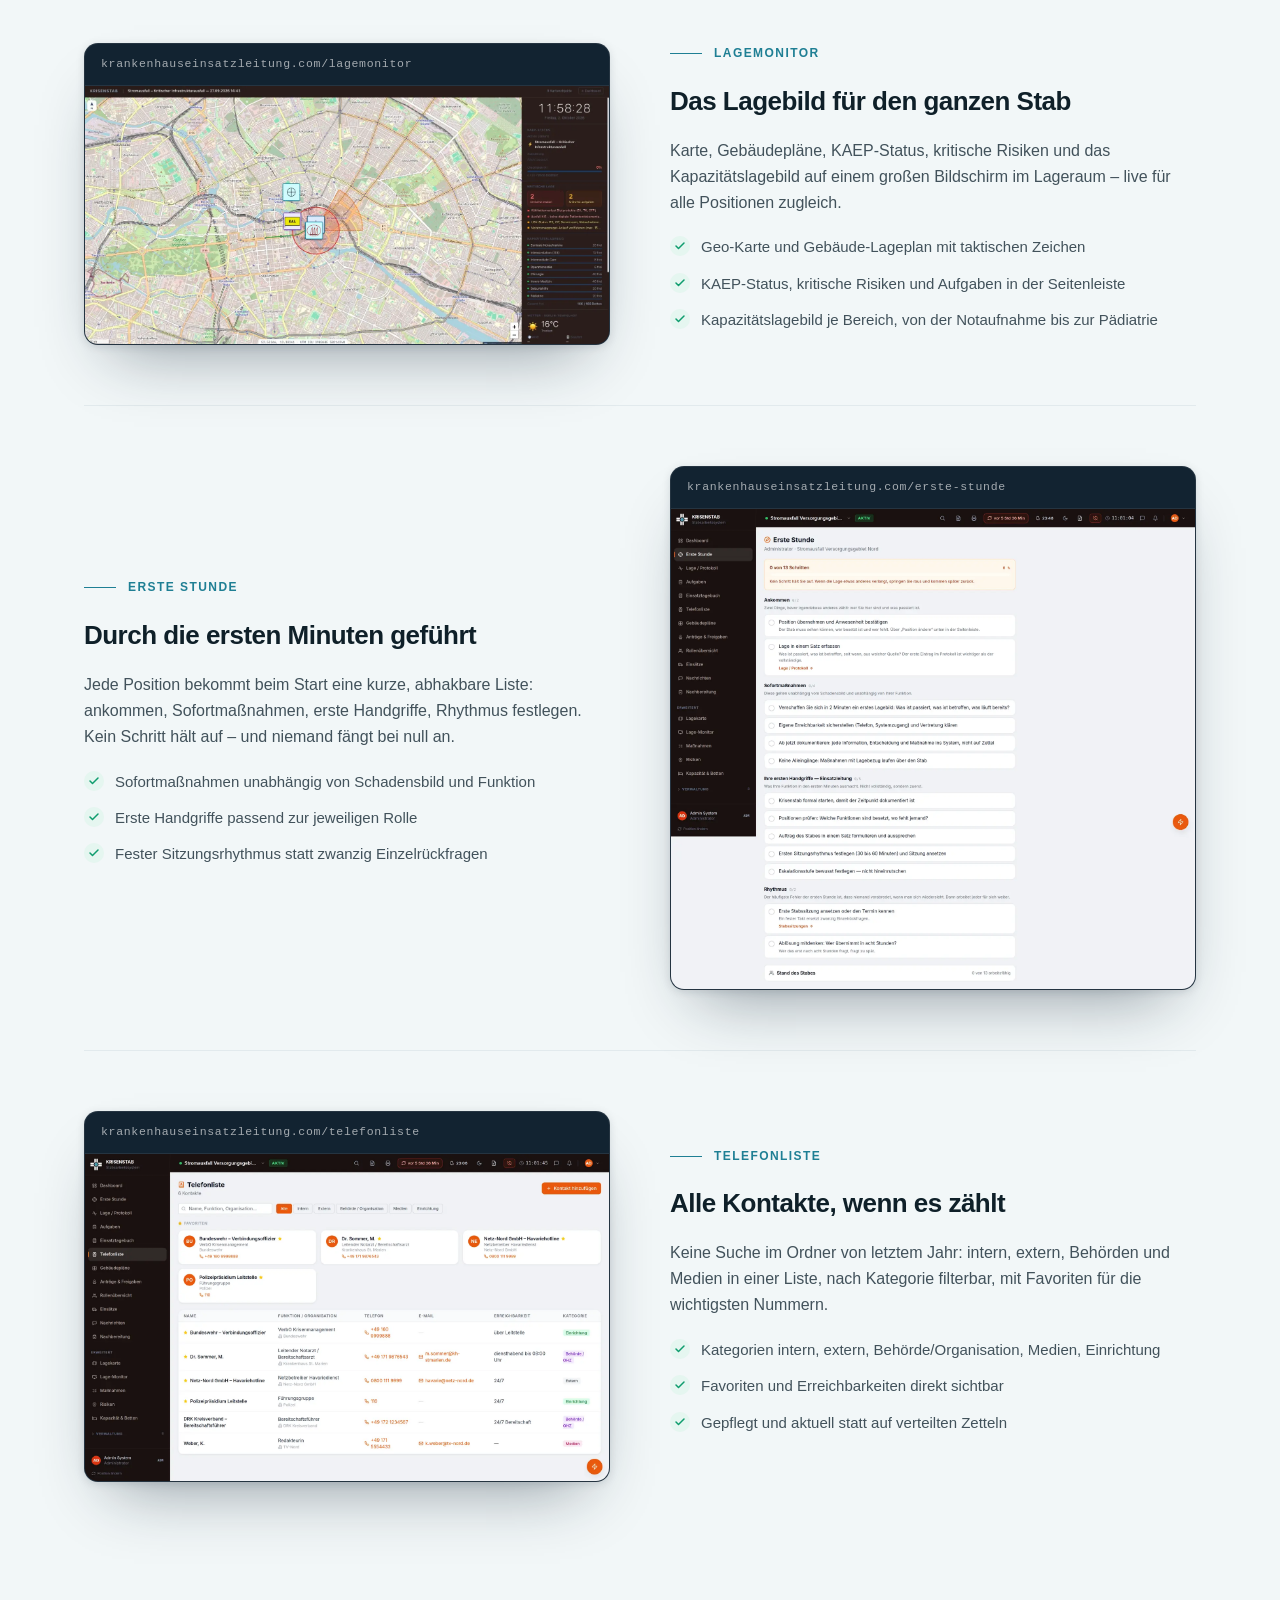
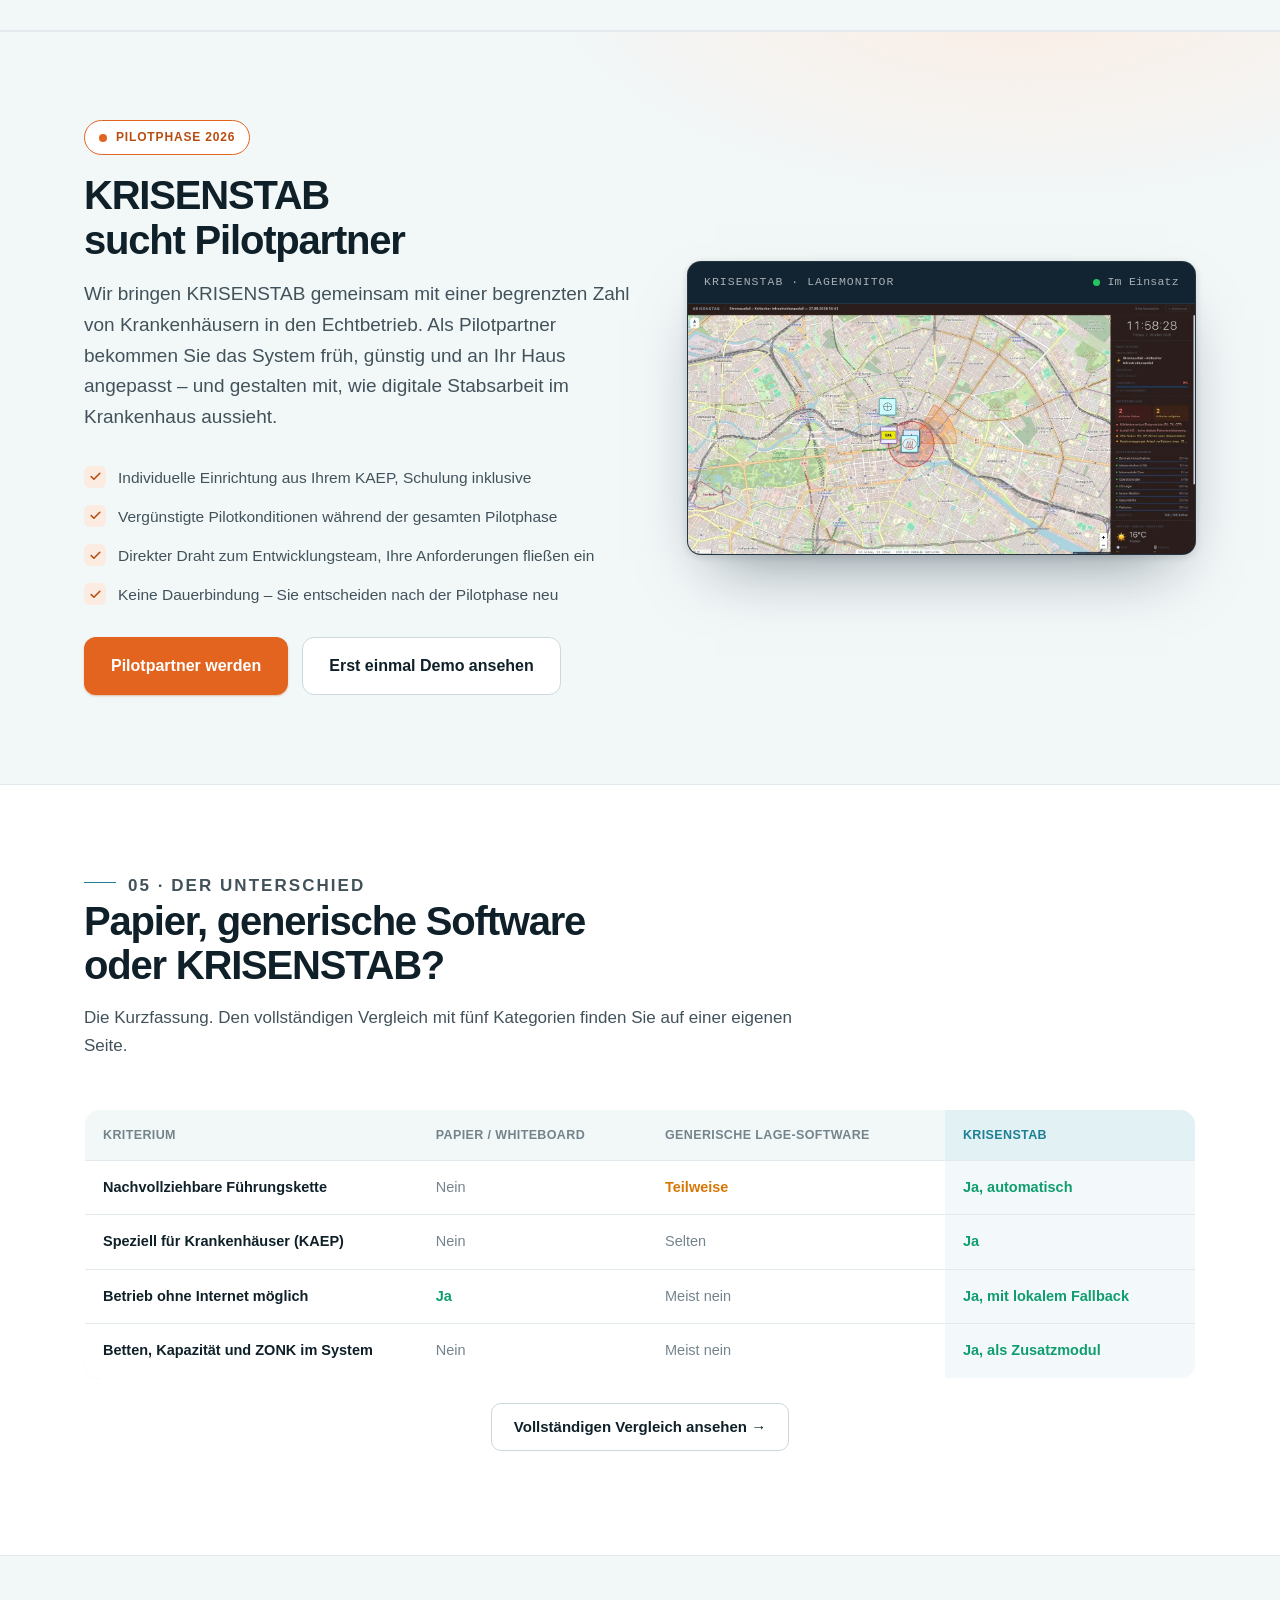
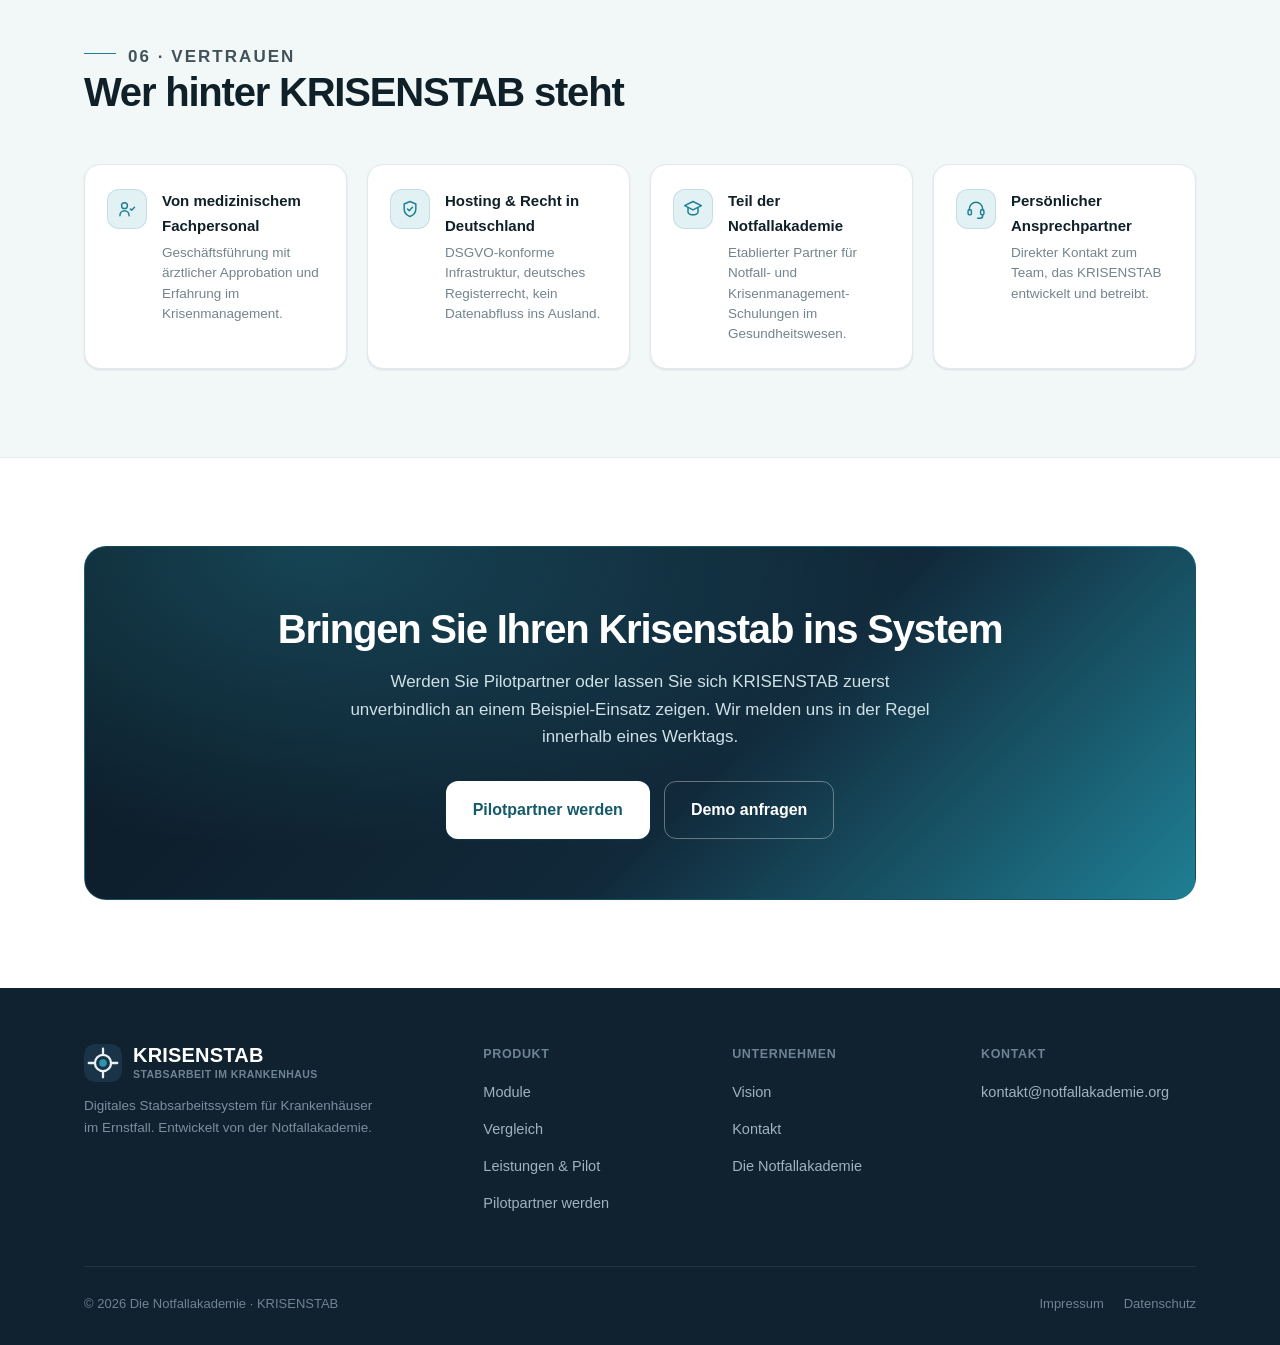
==== commit ce7094a7: "Vision-Reiter, Navigation ab 1080 px als Menü, SEO und KI-Suche - Neue Seite /vision mit Reiter und " ====
--- a/index.html
+++ b/index.html
@@ -3,27 +3,75 @@
 <head>
 <meta charset="utf-8">
 <meta name="viewport" content="width=device-width, initial-scale=1">
-<title>KRISENSTAB – Das Tool für die Stabsarbeit im Krankenhaus</title>
-<meta name="description" content="KRISENSTAB ist das digitale Stabsarbeitssystem für Krankenhäuser: Dashboard, Checklisten mit automatischer Aufgabenerstellung aus Ihrem KAEP, Einsatztagebuch, Lagemonitor und mehr – modular aufgebaut. Wir suchen Pilotpartner.">
+<title>KRISENSTAB – Stabsarbeit im Krankenhaus digital führen</title>
+<meta name="description" content="KRISENSTAB ist die Software für die Krankenhauseinsatzleitung: Lage, Aufgaben, Checklisten und Einsatztagebuch für den Krisenstab. Pilotpartner gesucht.">
 <link rel="canonical" href="https://krankenhauseinsatzleitung.com/">
+<meta name="robots" content="index, follow, max-image-preview:large, max-snippet:-1">
+<meta name="theme-color" content="#122331">
 <meta property="og:type" content="website">
-<meta property="og:title" content="KRISENSTAB – Das Tool für die Stabsarbeit im Krankenhaus">
-<meta property="og:description" content="Digitales Stabsarbeitssystem für Krankenhäuser – modular, KAEP-basiert, auch offline. Wir suchen Pilotpartner für 2026.">
+<meta property="og:site_name" content="KRISENSTAB">
+<meta property="og:locale" content="de_DE">
+<meta property="og:title" content="KRISENSTAB – Stabsarbeit im Krankenhaus digital führen">
+<meta property="og:description" content="KRISENSTAB ist die Software für die Krankenhauseinsatzleitung: Lage, Aufgaben, Checklisten und Einsatztagebuch für den Krisenstab. Pilotpartner gesucht.">
 <meta property="og:url" content="https://krankenhauseinsatzleitung.com/">
-<meta property="og:image" content="https://krankenhauseinsatzleitung.com/assets/img/lageraum-krisenstab.webp">
+<meta property="og:image" content="https://krankenhauseinsatzleitung.com/assets/img/og-krisenstab.jpg">
+<meta property="og:image:width" content="1200">
+<meta property="og:image:height" content="630">
+<meta property="og:image:alt" content="KRISENSTAB: Übersicht der Einsatzleitung mit Lage, Aufgaben und Meldungen">
 <meta name="twitter:card" content="summary_large_image">
+<meta name="twitter:title" content="KRISENSTAB – Stabsarbeit im Krankenhaus digital führen">
+<meta name="twitter:description" content="KRISENSTAB ist die Software für die Krankenhauseinsatzleitung: Lage, Aufgaben, Checklisten und Einsatztagebuch für den Krisenstab. Pilotpartner gesucht.">
+<meta name="twitter:image" content="https://krankenhauseinsatzleitung.com/assets/img/og-krisenstab.jpg">
+<meta name="twitter:image:alt" content="KRISENSTAB: Übersicht der Einsatzleitung mit Lage, Aufgaben und Meldungen">
 <link rel="icon" href="data:image/svg+xml,<svg xmlns='http://www.w3.org/2000/svg' viewBox='0 0 40 40'><rect width='40' height='40' rx='11' fill='%23122331'/><g fill='none' stroke='%23e7f2f4' stroke-width='2.6' stroke-linecap='round'><path d='M20 5V11.5'/><path d='M20 28.5V35'/><path d='M5 20H11.5'/><path d='M28.5 20H35'/><circle cx='20' cy='20' r='8.5'/></g><circle cx='20' cy='20' r='4' fill='%232a97ae'/></svg>">
-<link rel="stylesheet" href="/assets/css/style.css?v=4">
+<link rel="stylesheet" href="/assets/css/style.css?v=5">
 <script type="application/ld+json">
 {
   "@context": "https://schema.org",
-  "@type": "SoftwareApplication",
-  "name": "KRISENSTAB – Stabsarbeit im Krankenhaus",
-  "applicationCategory": "BusinessApplication",
-  "operatingSystem": "Web",
-  "description": "Digitales Stabsarbeitssystem für Krankenhäuser: Dashboard, Checklisten mit automatischer Aufgabenerstellung aus dem KAEP, Einsatztagebuch, Lagemonitor, Kapazitätsmanagement und ZONK-Board für den realen Krisenfall.",
-  "url": "https://krankenhauseinsatzleitung.com/",
-  "provider": { "@type": "Organization", "name": "Die Notfallakademie" }
+  "@graph": [
+    {
+      "@type": "Organization",
+      "@id": "https://krankenhauseinsatzleitung.com/#organisation",
+      "name": "Die Notfallakademie UG (haftungsbeschränkt)",
+      "url": "https://krankenhauseinsatzleitung.com/",
+      "email": "kontakt@notfallakademie.org",
+      "telephone": "+49 30 2867 0692",
+      "address": {
+        "@type": "PostalAddress",
+        "streetAddress": "Mühlenstraße 8a",
+        "postalCode": "14167",
+        "addressLocality": "Berlin",
+        "addressCountry": "DE"
+      }
+    },
+    {
+      "@type": "WebSite",
+      "@id": "https://krankenhauseinsatzleitung.com/#website",
+      "url": "https://krankenhauseinsatzleitung.com/",
+      "name": "KRISENSTAB – Krankenhauseinsatzleitung",
+      "inLanguage": "de-DE",
+      "publisher": {
+        "@id": "https://krankenhauseinsatzleitung.com/#organisation"
+      }
+    },
+    {
+      "@type": "SoftwareApplication",
+      "@id": "https://krankenhauseinsatzleitung.com/#software",
+      "name": "KRISENSTAB",
+      "applicationCategory": "BusinessApplication",
+      "operatingSystem": "Web",
+      "description": "Software für die Krankenhauseinsatzleitung (Krisenstab): Lageübersicht, Aufgaben, Checklisten, Einsatztagebuch und Stabssitzungen, ergänzt durch elf Zusatzmodule. Zurzeit im Pilotbetrieb.",
+      "url": "https://krankenhauseinsatzleitung.com/",
+      "inLanguage": "de-DE",
+      "audience": {
+        "@type": "Audience",
+        "audienceType": "Krankenhäuser, Krankenhauseinsatzleitung, Krisenstab"
+      },
+      "provider": {
+        "@id": "https://krankenhauseinsatzleitung.com/#organisation"
+      }
+    }
+  ]
 }
 </script>
 </head>
@@ -33,7 +81,7 @@
   <div class="wrap">
     <span class="promo-badge">Pilotphase 2026</span>
     <span>KRISENSTAB sucht Krankenhäuser als Pilotpartner.</span>
-    <a href="/pilotpartner.html">Jetzt Pilotpartner werden →</a>
+    <a href="/pilotpartner">Jetzt Pilotpartner werden →</a>
   </div>
 </div>
 
@@ -44,12 +92,13 @@
       <span class="brand-name">KRISENSTAB<small>Stabsarbeit im Krankenhaus</small></span>
     </a>
     <nav class="main-nav">
-      <a href="/funktionen.html">Module</a>
-      <a href="/pilotpartner.html">Pilotpartner</a>
-      <a href="/vergleich.html">Vergleich</a>
-      <a href="/leistungen.html">Leistungen</a>
-      <a href="/kontakt.html">Kontakt</a>
-      <a href="/kontakt.html" class="btn btn-primary">Demo anfragen</a>
+      <a href="/vision">Vision</a>
+      <a href="/funktionen">Module</a>
+      <a href="/pilotpartner">Pilotpartner</a>
+      <a href="/vergleich">Vergleich</a>
+      <a href="/leistungen">Leistungen</a>
+      <a href="/kontakt">Kontakt</a>
+      <a href="/kontakt" class="btn btn-primary">Demo anfragen</a>
     </nav>
     <button class="nav-toggle" aria-label="Menü öffnen">☰</button>
   </div>
@@ -62,8 +111,8 @@
       <h1>Das Tool für die <span class="accent">Stabsarbeit</span> im Krankenhaus</h1>
       <p class="lead">KRISENSTAB bringt Ihren Krisenstab von Whiteboard und Papierordner in ein System: Lage, Aufgaben, Dokumentation und Kommunikation an einem Ort. Modular aufgebaut, aus Ihrem KAEP abgeleitet und auch ohne Internet betriebsbereit.</p>
       <div class="hero-actions">
-        <a href="/pilotpartner.html" class="btn btn-accent btn-lg">Pilotpartner werden</a>
-        <a href="/funktionen.html" class="btn btn-outline btn-lg">Module ansehen</a>
+        <a href="/pilotpartner" class="btn btn-accent btn-lg">Pilotpartner werden</a>
+        <a href="/funktionen" class="btn btn-outline btn-lg">Module ansehen</a>
       </div>
       <div class="hero-trust">
         <div><span><strong>Aus Ihrem KAEP abgeleitet</strong> <span class="zusatz">— Szenarien, Rollen und Checklisten individuell</span></span></div>
@@ -278,7 +327,7 @@
       </div>
     </div>
 
-    <p class="text-center" style="margin-top:40px;"><a href="/funktionen.html" class="btn btn-outline">Alle Module im Detail ansehen →</a></p>
+    <p class="text-center" style="margin-top:40px;"><a href="/funktionen" class="btn btn-outline">Alle Module im Detail ansehen →</a></p>
   </div>
 </section>
 
@@ -363,8 +412,8 @@
           <li>Keine Dauerbindung – Sie entscheiden nach der Pilotphase neu</li>
         </ul>
         <div class="hero-actions" style="margin-top:30px;margin-bottom:0;">
-          <a href="/pilotpartner.html" class="btn btn-accent btn-lg">Pilotpartner werden</a>
-          <a href="/kontakt.html" class="btn btn-outline btn-lg">Erst einmal Demo ansehen</a>
+          <a href="/pilotpartner" class="btn btn-accent btn-lg">Pilotpartner werden</a>
+          <a href="/kontakt" class="btn btn-outline btn-lg">Erst einmal Demo ansehen</a>
         </div>
       </div>
       <div class="hero-shot auf" data-verzoegerung="1">
@@ -422,7 +471,7 @@
         </tbody>
       </table>
     </div>
-    <p class="text-center" style="margin-top:24px;"><a href="/vergleich.html" class="btn btn-outline">Vollständigen Vergleich ansehen →</a></p>
+    <p class="text-center" style="margin-top:24px;"><a href="/vergleich" class="btn btn-outline">Vollständigen Vergleich ansehen →</a></p>
   </div>
 </section>
 
@@ -459,8 +508,8 @@
       <h2>Bringen Sie Ihren Krisenstab ins System</h2>
       <p>Werden Sie Pilotpartner oder lassen Sie sich KRISENSTAB zuerst unverbindlich an einem Beispiel-Einsatz zeigen. Wir melden uns in der Regel innerhalb eines Werktags.</p>
       <div class="cta-actions">
-        <a href="/pilotpartner.html" class="btn btn-primary btn-lg">Pilotpartner werden</a>
-        <a href="/kontakt.html" class="btn btn-outline btn-lg">Demo anfragen</a>
+        <a href="/pilotpartner" class="btn btn-primary btn-lg">Pilotpartner werden</a>
+        <a href="/kontakt" class="btn btn-outline btn-lg">Demo anfragen</a>
       </div>
     </div>
   </div>
@@ -479,16 +528,17 @@
       <div>
         <h4>Produkt</h4>
         <ul>
-          <li><a href="/funktionen.html">Module</a></li>
-          <li><a href="/vergleich.html">Vergleich</a></li>
-          <li><a href="/leistungen.html">Leistungen &amp; Pilot</a></li>
-          <li><a href="/pilotpartner.html">Pilotpartner werden</a></li>
+          <li><a href="/funktionen">Module</a></li>
+          <li><a href="/vergleich">Vergleich</a></li>
+          <li><a href="/leistungen">Leistungen &amp; Pilot</a></li>
+          <li><a href="/pilotpartner">Pilotpartner werden</a></li>
         </ul>
       </div>
       <div>
         <h4>Unternehmen</h4>
         <ul>
-          <li><a href="/kontakt.html">Kontakt</a></li>
+          <li><a href="/vision">Vision</a></li>
+          <li><a href="/kontakt">Kontakt</a></li>
           <li><a href="https://notfallakademie.org" target="_blank" rel="noopener">Die Notfallakademie</a></li>
         </ul>
       </div>
@@ -502,8 +552,8 @@
     <div class="footer-bottom">
       <span>© 2026 Die Notfallakademie · KRISENSTAB</span>
       <nav>
-        <a href="/impressum.html">Impressum</a>
-        <a href="/datenschutz.html">Datenschutz</a>
+        <a href="/impressum">Impressum</a>
+        <a href="/datenschutz">Datenschutz</a>
       </nav>
     </div>
   </div>
--- a/assets/css/style.css
+++ b/assets/css/style.css
@@ -505,6 +505,16 @@
 
 /* ---------- Responsive ---------- */
 
+/* Navigation: sechs Reiter und der Knopf brauchen Platz. Ab hier schmaler als 1080 px wird das Menü eingeklappt.
+   Vorher lag der Umschaltpunkt bei 760 px; dazwischen lief die Navigation über den Rand (Knopf „Demo anfragen“ abgeschnitten).
+   Das geschlossene Menü ist `visibility: hidden`: Sonst bleiben seine Links außerhalb des Bildschirms per Tab erreichbar. */
+@media (max-width: 1080px) {
+  nav.main-nav { position: fixed; top: 70px; left: 0; right: 0; bottom: 0; background: #fff; flex-direction: column; align-items: flex-start; padding: 24px; gap: 18px; transform: translateX(100%); transition: transform 0.2s ease, visibility 0s linear 0.2s; visibility: hidden; overflow-y: auto; border-top: 1px solid var(--border); }
+  nav.main-nav.open { transform: translateX(0); visibility: visible; transition: transform 0.2s ease, visibility 0s; }
+  nav.main-nav .btn { width: 100%; }
+  .nav-toggle { display: block; }
+}
+
 @media (max-width: 980px) {
   .hero-grid { grid-template-columns: 1fr; gap: 40px; }
   .grid-3 { grid-template-columns: 1fr 1fr; }
@@ -514,10 +524,6 @@
   h1 { font-size: 40px; }
 }
 @media (max-width: 760px) {
-  nav.main-nav { position: fixed; top: 70px; left: 0; right: 0; bottom: 0; background: #fff; flex-direction: column; align-items: flex-start; padding: 24px; gap: 18px; transform: translateX(100%); transition: transform 0.2s ease; overflow-y: auto; border-top: 1px solid var(--border); }
-  nav.main-nav.open { transform: translateX(0); }
-  nav.main-nav .btn { width: 100%; }
-  .nav-toggle { display: block; }
   .trust-bar { grid-template-columns: 1fr; }
   .grid-3, .grid-2, .form-row { grid-template-columns: 1fr; }
   .showcase { grid-template-columns: 1fr; gap: 28px; padding: 44px 0; }
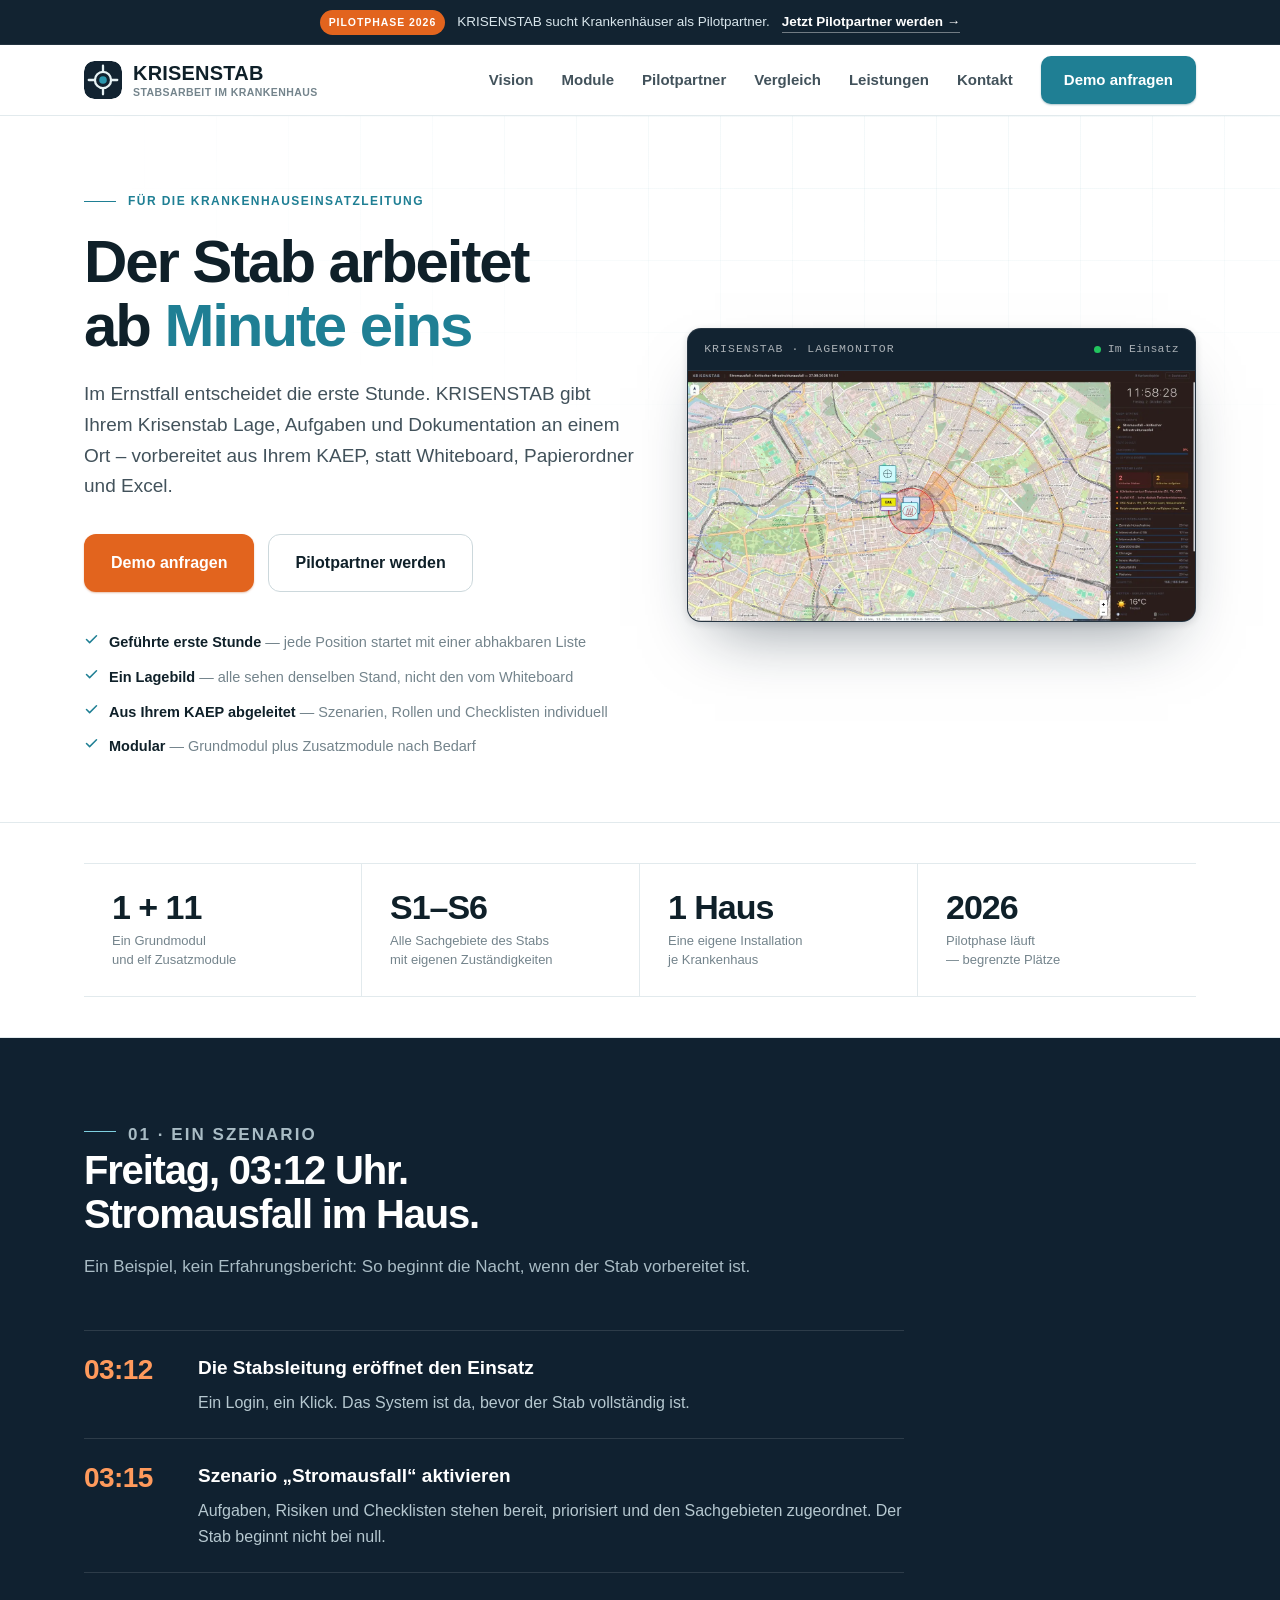
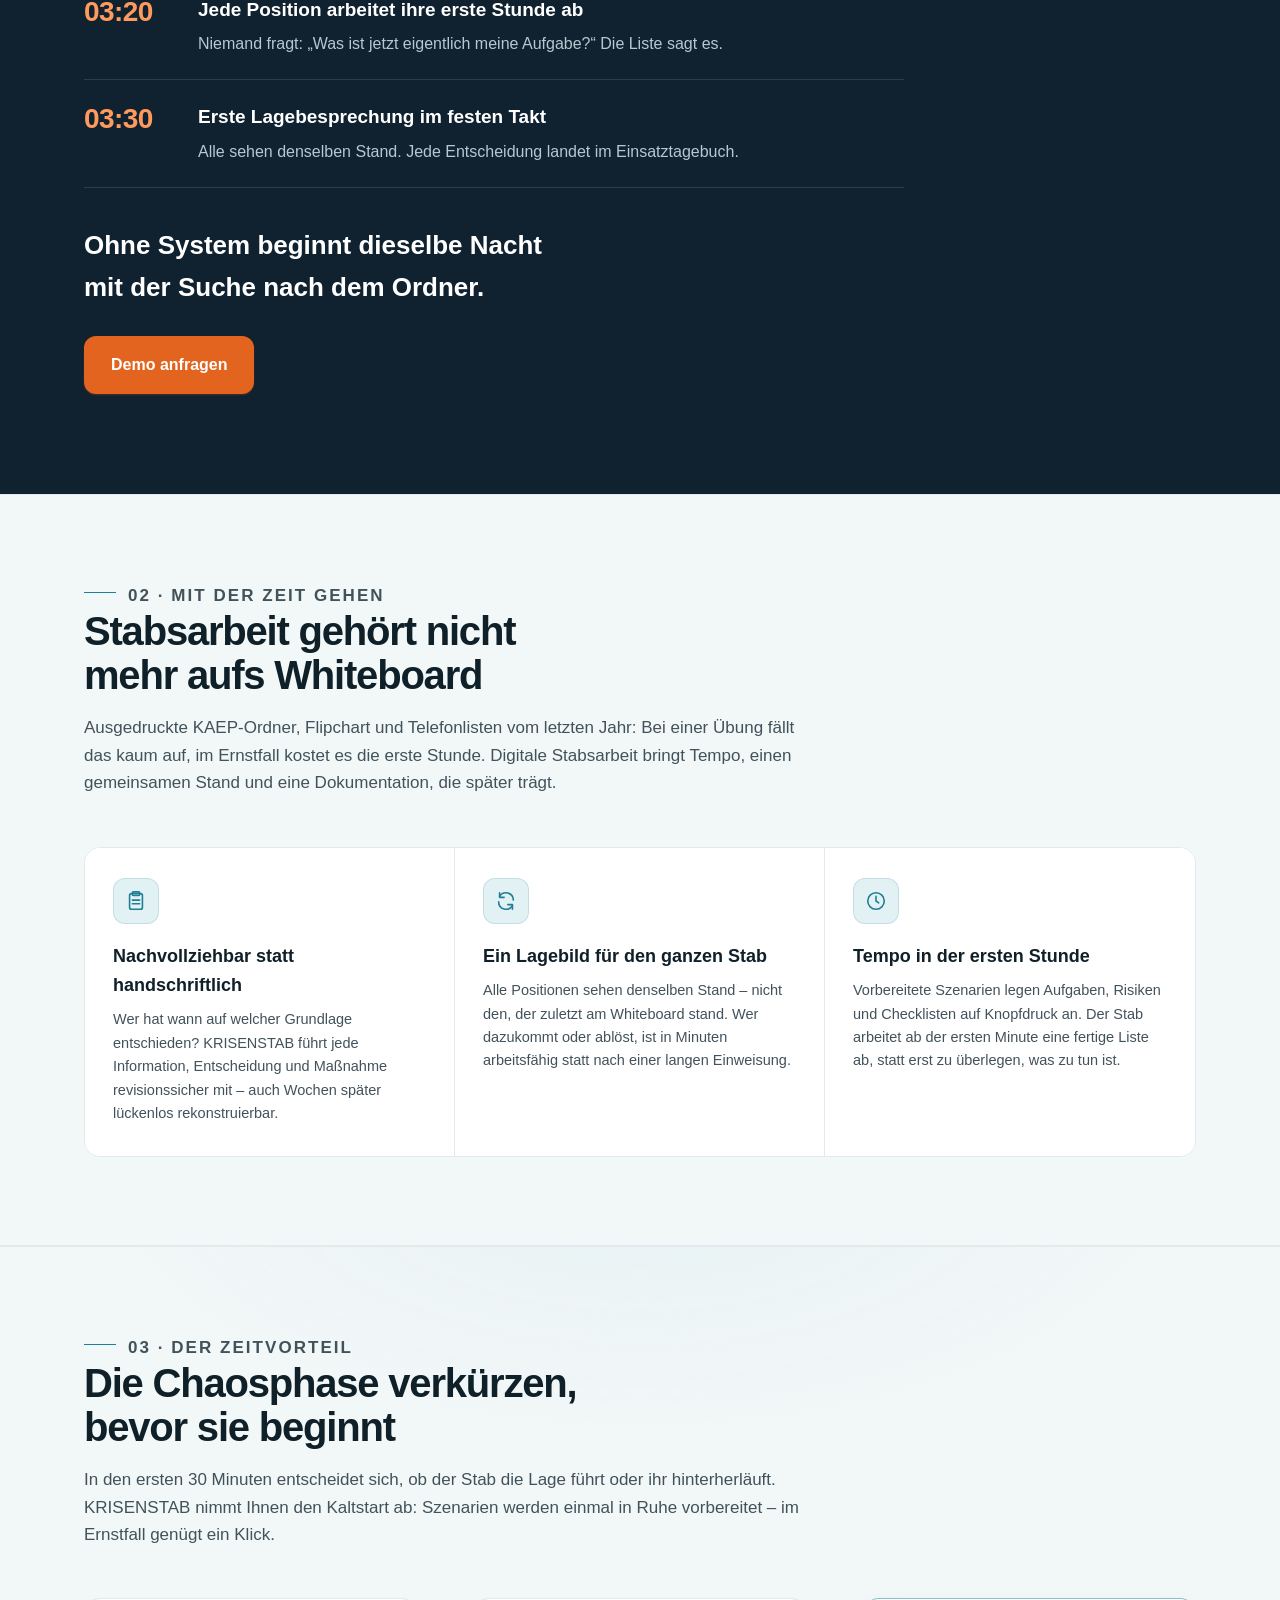
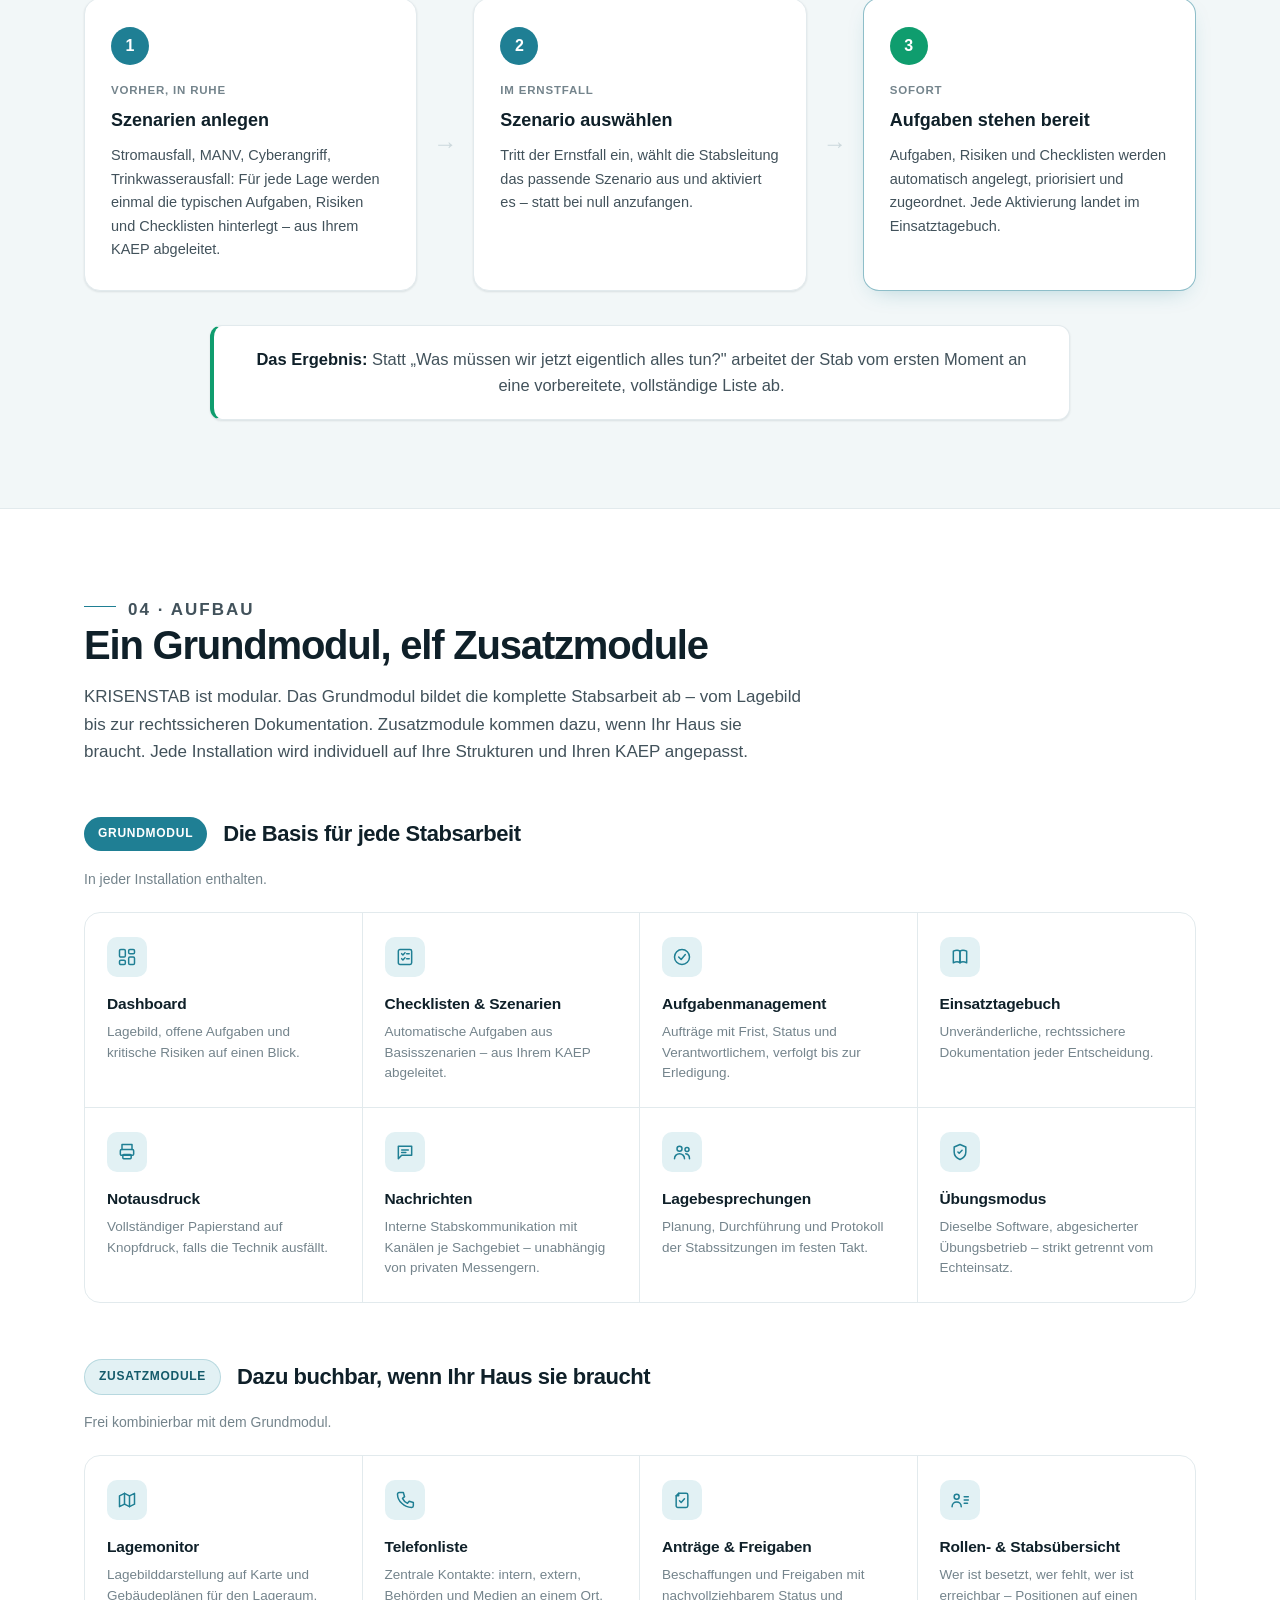
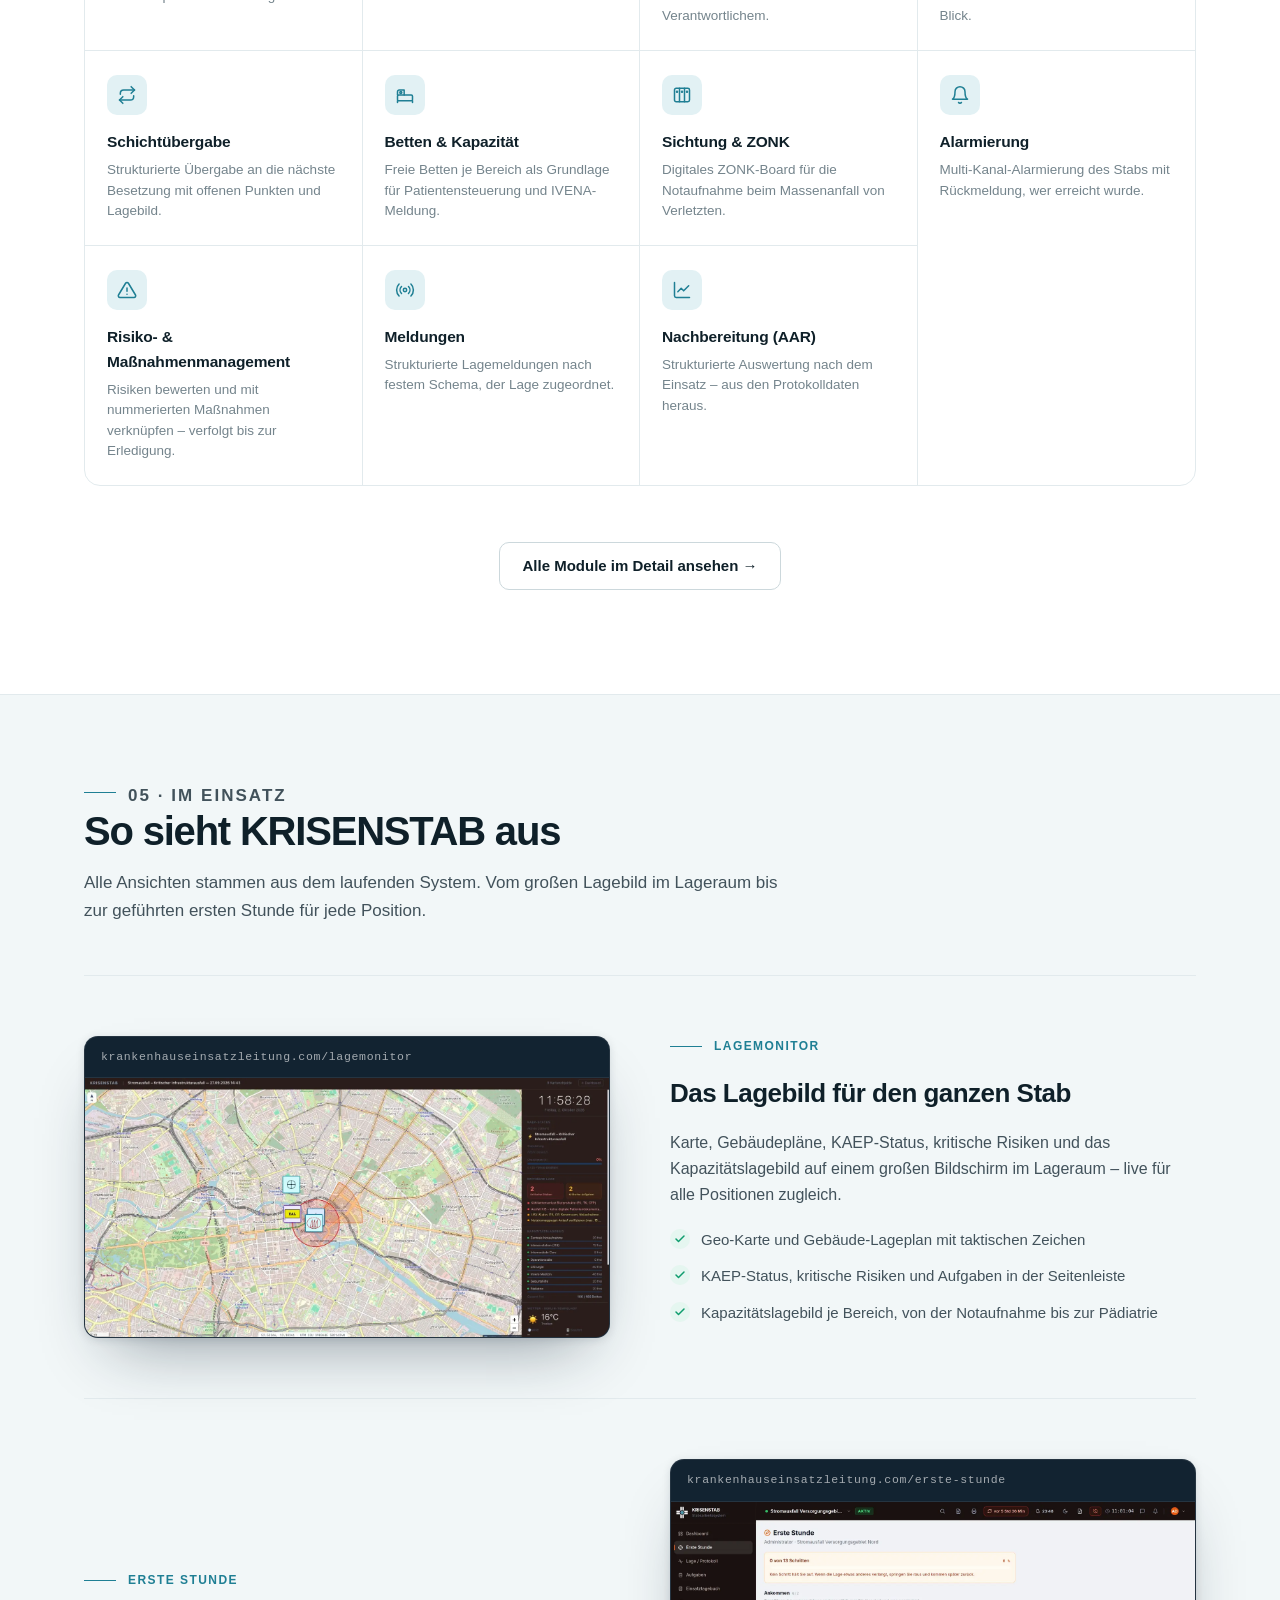
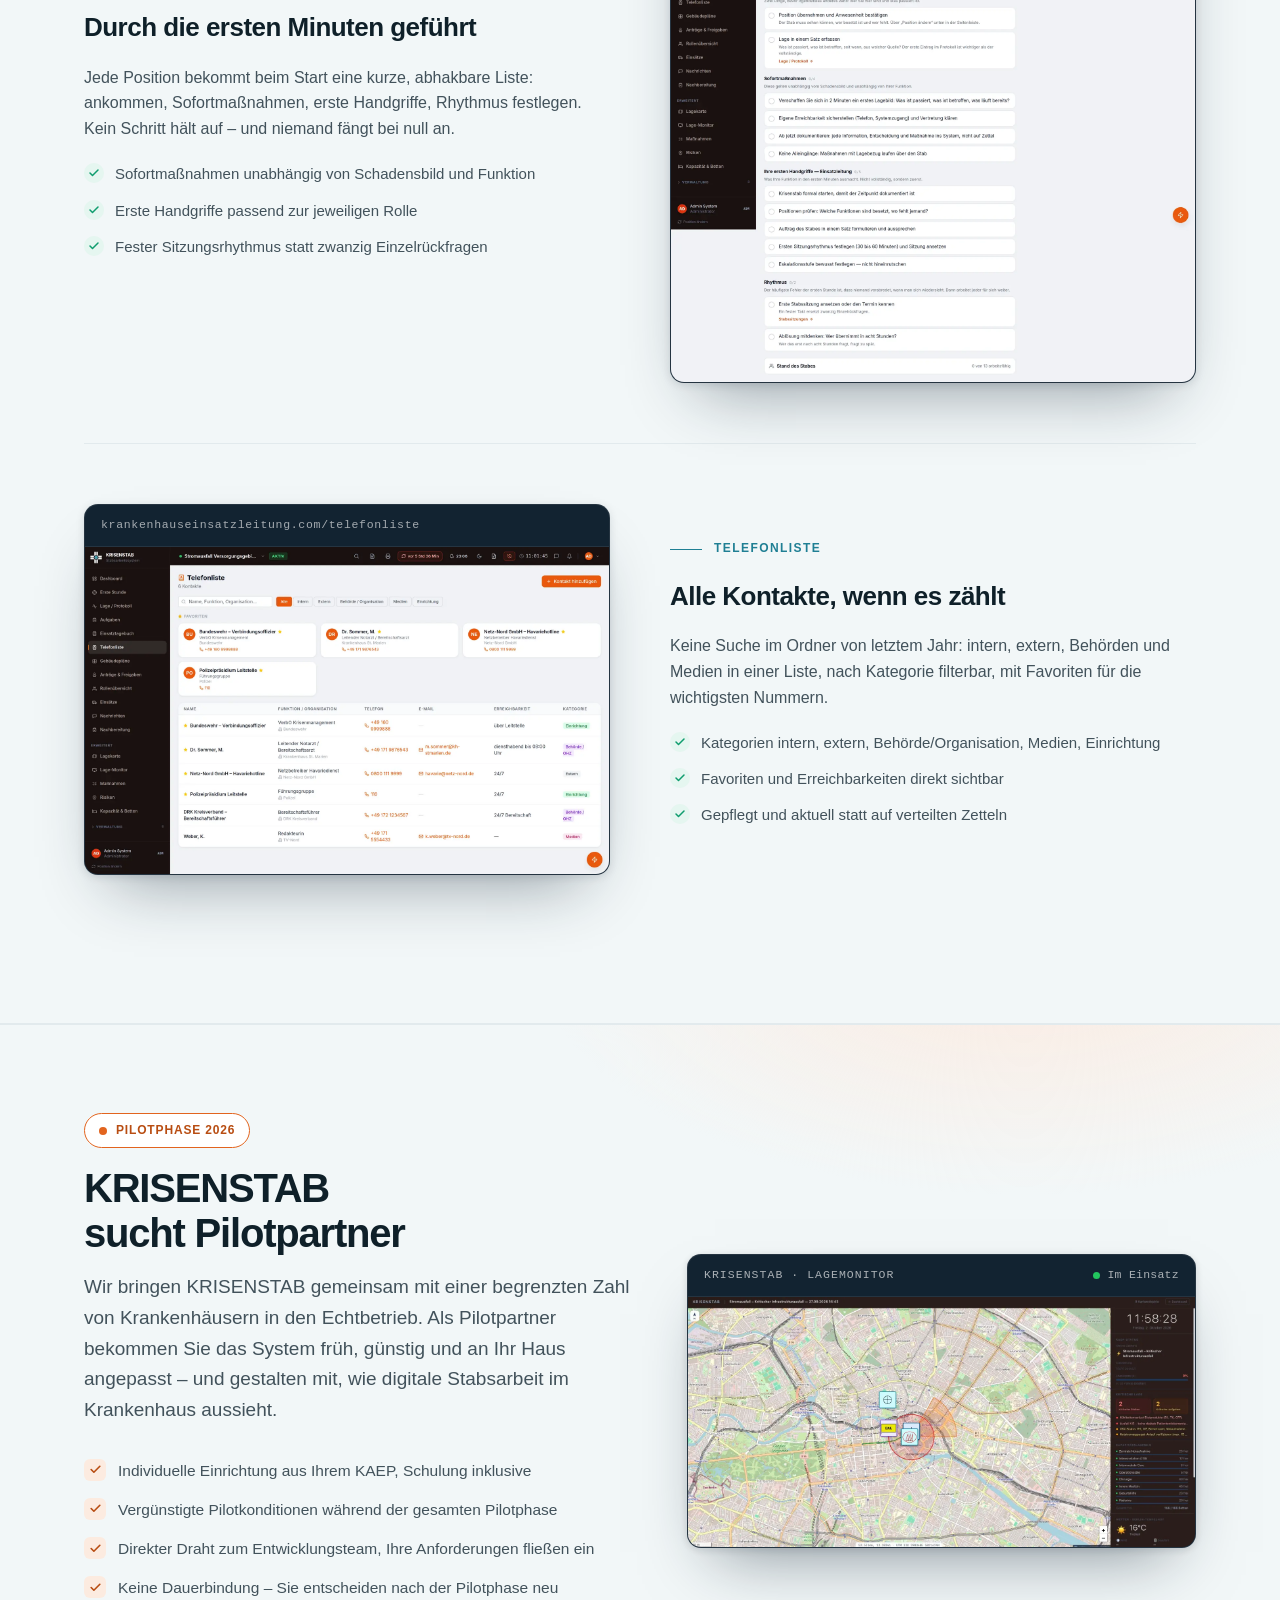
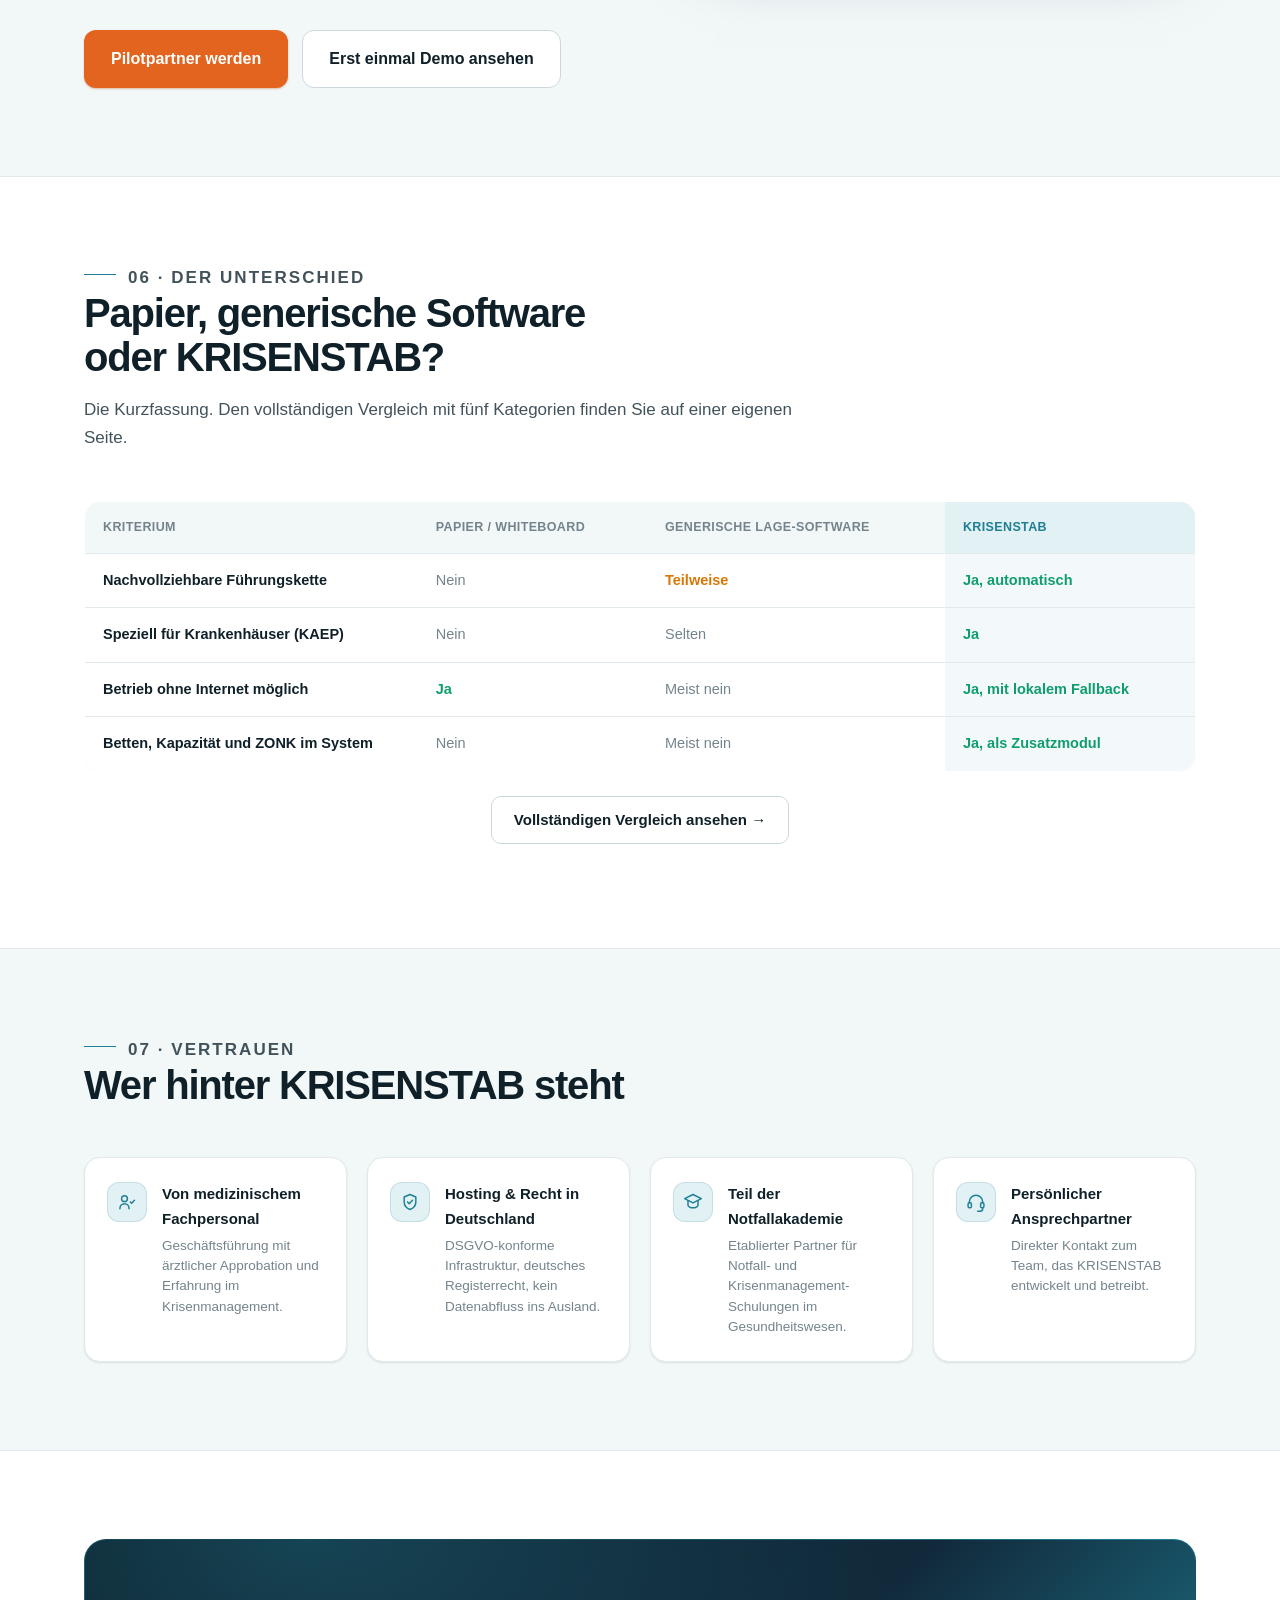
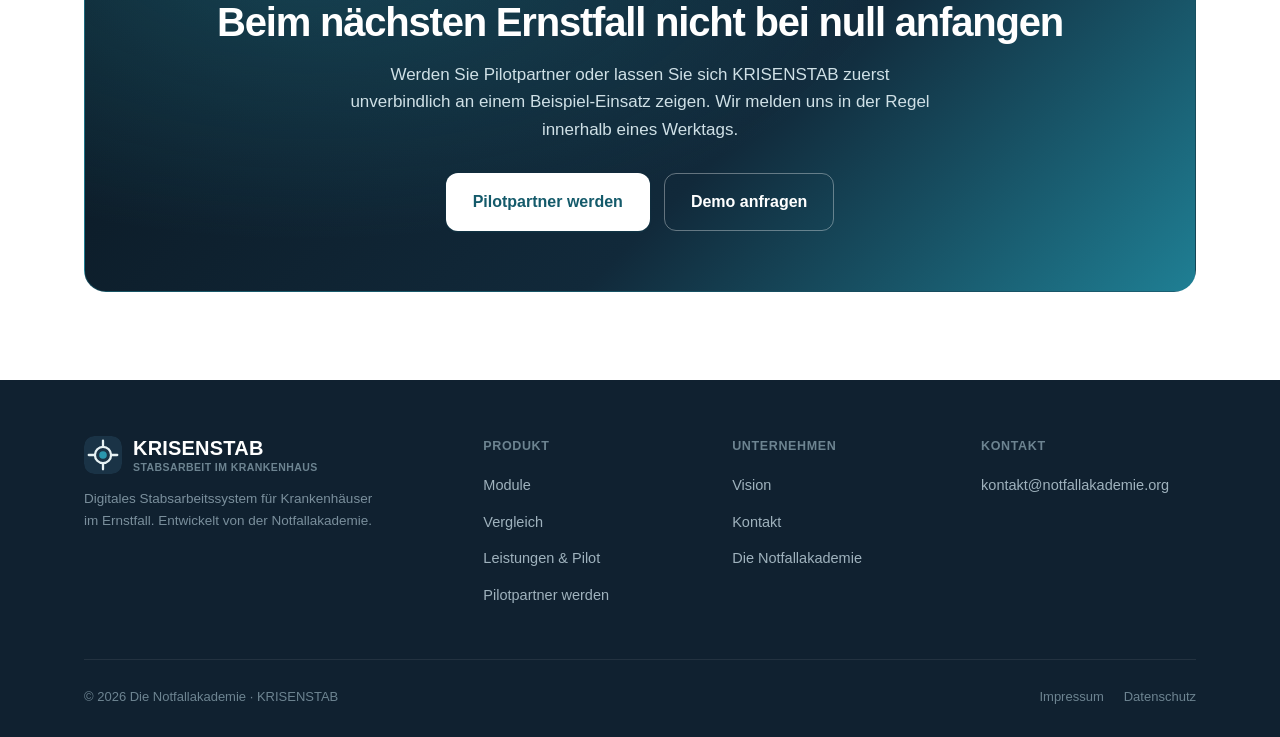
==== commit 6bb2750e: "Startseite: Nutzenversprechen im Kopf, Szenario-Abschnitt, echter Produktscreenshot - Überschrift 'D" ====
--- a/index.html
+++ b/index.html
@@ -24,7 +24,7 @@
 <meta name="twitter:image" content="https://krankenhauseinsatzleitung.com/assets/img/og-krisenstab.jpg">
 <meta name="twitter:image:alt" content="KRISENSTAB: Übersicht der Einsatzleitung mit Lage, Aufgaben und Meldungen">
 <link rel="icon" href="data:image/svg+xml,<svg xmlns='http://www.w3.org/2000/svg' viewBox='0 0 40 40'><rect width='40' height='40' rx='11' fill='%23122331'/><g fill='none' stroke='%23e7f2f4' stroke-width='2.6' stroke-linecap='round'><path d='M20 5V11.5'/><path d='M20 28.5V35'/><path d='M5 20H11.5'/><path d='M28.5 20H35'/><circle cx='20' cy='20' r='8.5'/></g><circle cx='20' cy='20' r='4' fill='%232a97ae'/></svg>">
-<link rel="stylesheet" href="/assets/css/style.css?v=5">
+<link rel="stylesheet" href="/assets/css/style.css?v=6">
 <script type="application/ld+json">
 {
   "@context": "https://schema.org",
@@ -107,27 +107,27 @@
 <section class="hero">
   <div class="wrap hero-grid">
     <div>
-      <div class="eyebrow">Stabsarbeitssystem für Krankenhäuser</div>
-      <h1>Das Tool für die <span class="accent">Stabsarbeit</span> im Krankenhaus</h1>
-      <p class="lead">KRISENSTAB bringt Ihren Krisenstab von Whiteboard und Papierordner in ein System: Lage, Aufgaben, Dokumentation und Kommunikation an einem Ort. Modular aufgebaut, aus Ihrem KAEP abgeleitet und auch ohne Internet betriebsbereit.</p>
+      <div class="eyebrow">Für die Krankenhauseinsatzleitung</div>
+      <h1>Der Stab arbeitet ab <span class="accent">Minute eins</span></h1>
+      <p class="lead">Im Ernstfall entscheidet die erste Stunde. KRISENSTAB gibt Ihrem Krisenstab Lage, Aufgaben und Dokumentation an einem Ort – vorbereitet aus Ihrem KAEP, statt Whiteboard, Papierordner und Excel.</p>
       <div class="hero-actions">
-        <a href="/pilotpartner" class="btn btn-accent btn-lg">Pilotpartner werden</a>
-        <a href="/funktionen" class="btn btn-outline btn-lg">Module ansehen</a>
+        <a href="/kontakt" class="btn btn-accent btn-lg">Demo anfragen</a>
+        <a href="/pilotpartner" class="btn btn-outline btn-lg">Pilotpartner werden</a>
       </div>
       <div class="hero-trust">
+        <div><span><strong>Geführte erste Stunde</strong> <span class="zusatz">— jede Position startet mit einer abhakbaren Liste</span></span></div>
+        <div><span><strong>Ein Lagebild</strong> <span class="zusatz">— alle sehen denselben Stand, nicht den vom Whiteboard</span></span></div>
         <div><span><strong>Aus Ihrem KAEP abgeleitet</strong> <span class="zusatz">— Szenarien, Rollen und Checklisten individuell</span></span></div>
-        <div><span><strong>DSGVO-konform</strong> <span class="zusatz">— Hosting in Deutschland</span></span></div>
-        <div><span><strong>Auch offline</strong> <span class="zusatz">— lokaler Fallback-Server ohne Internet</span></span></div>
         <div><span><strong>Modular</strong> <span class="zusatz">— Grundmodul plus Zusatzmodule nach Bedarf</span></span></div>
       </div>
     </div>
     <div class="hero-shot">
       <div class="geraet">
         <div class="geraet-kopf">
-          <span>KRISENSTAB · Lageraum</span>
+          <span>KRISENSTAB · Lagemonitor</span>
           <span class="lage">Im Einsatz</span>
         </div>
-        <img src="/assets/img/lageraum-krisenstab.webp" alt="Krankenhaus-Krisenstab im Lageraum arbeitet mit KRISENSTAB: Lagebild auf dem großen Monitor, Positionen Einsatzleitung, Lage und Medizin besetzt" width="1672" height="941" loading="eager">
+        <img src="/assets/img/screenshot-lagemonitor.webp" alt="KRISENSTAB Lagemonitor mit Karte, KAEP-Status, kritischen Risiken und Kapazitätslagebild" width="1500" height="741">
       </div>
     </div>
   </div>
@@ -136,18 +136,36 @@
 <section class="tight">
   <div class="wrap">
     <div class="stats">
-      <div><div class="num">19</div><div class="label">Module: ein Grundmodul<br>und elf Zusatzmodule</div></div>
+      <div><div class="num">1 + 11</div><div class="label">Ein Grundmodul<br>und elf Zusatzmodule</div></div>
       <div><div class="num">S1–S6</div><div class="label">Alle Sachgebiete des Stabs<br>mit eigenen Zuständigkeiten</div></div>
-      <div><div class="num">2</div><div class="label">Betriebswege: Cloud und<br>lokaler Server im Klinik-Netz</div></div>
+      <div><div class="num">1 Haus</div><div class="label">Eine eigene Installation<br>je Krankenhaus</div></div>
       <div><div class="num">2026</div><div class="label">Pilotphase läuft<br>— begrenzte Plätze</div></div>
     </div>
   </div>
 </section>
 
+<section class="story">
+  <div class="wrap">
+    <div class="section-head center auf">
+      <p class="kicker">01 · Ein Szenario</p>
+      <h2>Freitag, 03:12 Uhr. Stromausfall im Haus.</h2>
+      <p>Ein Beispiel, kein Erfahrungsbericht: So beginnt die Nacht, wenn der Stab vorbereitet ist.</p>
+    </div>
+    <ol class="story-list">
+      <li><span class="story-zeit">03:12</span><div><h3>Die Stabsleitung eröffnet den Einsatz</h3><p>Ein Login, ein Klick. Das System ist da, bevor der Stab vollständig ist.</p></div></li>
+      <li><span class="story-zeit">03:15</span><div><h3>Szenario „Stromausfall“ aktivieren</h3><p>Aufgaben, Risiken und Checklisten stehen bereit, priorisiert und den Sachgebieten zugeordnet. Der Stab beginnt nicht bei null.</p></div></li>
+      <li><span class="story-zeit">03:20</span><div><h3>Jede Position arbeitet ihre erste Stunde ab</h3><p>Niemand fragt: „Was ist jetzt eigentlich meine Aufgabe?“ Die Liste sagt es.</p></div></li>
+      <li><span class="story-zeit">03:30</span><div><h3>Erste Lagebesprechung im festen Takt</h3><p>Alle sehen denselben Stand. Jede Entscheidung landet im Einsatztagebuch.</p></div></li>
+    </ol>
+    <p class="story-schluss">Ohne System beginnt dieselbe Nacht mit der Suche nach dem Ordner.</p>
+    <p><a href="/kontakt" class="btn btn-accent btn-lg">Demo anfragen</a></p>
+  </div>
+</section>
+
 <section class="alt">
   <div class="wrap">
     <div class="section-head center auf">
-      <p class="kicker">01 · Mit der Zeit gehen</p>
+      <p class="kicker">02 · Mit der Zeit gehen</p>
       <h2>Stabsarbeit gehört nicht mehr aufs Whiteboard</h2>
       <p>Ausgedruckte KAEP-Ordner, Flipchart und Telefonlisten vom letzten Jahr: Bei einer Übung fällt das kaum auf, im Ernstfall kostet es die erste Stunde. Digitale Stabsarbeit bringt Tempo, einen gemeinsamen Stand und eine Dokumentation, die später trägt.</p>
     </div>
@@ -174,7 +192,7 @@
 <section class="scenario-section">
   <div class="wrap">
     <div class="section-head center auf">
-      <p class="kicker">02 · Der Zeitvorteil</p>
+      <p class="kicker">03 · Der Zeitvorteil</p>
       <h2>Die Chaosphase verkürzen, bevor sie beginnt</h2>
       <p>In den ersten 30 Minuten entscheidet sich, ob der Stab die Lage führt oder ihr hinterherläuft. KRISENSTAB nimmt Ihnen den Kaltstart ab: Szenarien werden einmal in Ruhe vorbereitet – im Ernstfall genügt ein Klick.</p>
     </div>
@@ -207,7 +225,7 @@
 <section>
   <div class="wrap">
     <div class="section-head auf">
-      <p class="kicker">03 · Aufbau</p>
+      <p class="kicker">04 · Aufbau</p>
       <h2>Ein Grundmodul, elf Zusatzmodule</h2>
       <p>KRISENSTAB ist modular. Das Grundmodul bildet die komplette Stabsarbeit ab – vom Lagebild bis zur rechtssicheren Dokumentation. Zusatzmodule kommen dazu, wenn Ihr Haus sie braucht. Jede Installation wird individuell auf Ihre Strukturen und Ihren KAEP angepasst.</p>
     </div>
@@ -334,7 +352,7 @@
 <section class="alt">
   <div class="wrap">
     <div class="section-head auf">
-      <p class="kicker">04 · Im Einsatz</p>
+      <p class="kicker">05 · Im Einsatz</p>
       <h2>So sieht KRISENSTAB aus</h2>
       <p>Alle Ansichten stammen aus dem laufenden System. Vom großen Lagebild im Lageraum bis zur geführten ersten Stunde für jede Position.</p>
     </div>
@@ -429,7 +447,7 @@
 <section>
   <div class="wrap">
     <div class="section-head center auf">
-      <p class="kicker">05 · Der Unterschied</p>
+      <p class="kicker">06 · Der Unterschied</p>
       <h2>Papier, generische Software oder KRISENSTAB?</h2>
       <p>Die Kurzfassung. Den vollständigen Vergleich mit fünf Kategorien finden Sie auf einer eigenen Seite.</p>
     </div>
@@ -478,7 +496,7 @@
 <section class="alt">
   <div class="wrap">
     <div class="section-head center auf">
-      <p class="kicker">06 · Vertrauen</p>
+      <p class="kicker">07 · Vertrauen</p>
       <h2>Wer hinter KRISENSTAB steht</h2>
     </div>
     <div class="trust-bar">
@@ -505,7 +523,7 @@
 <section>
   <div class="wrap">
     <div class="cta-band">
-      <h2>Bringen Sie Ihren Krisenstab ins System</h2>
+      <h2>Beim nächsten Ernstfall nicht bei null anfangen</h2>
       <p>Werden Sie Pilotpartner oder lassen Sie sich KRISENSTAB zuerst unverbindlich an einem Beispiel-Einsatz zeigen. Wir melden uns in der Regel innerhalb eines Werktags.</p>
       <div class="cta-actions">
         <a href="/pilotpartner" class="btn btn-primary btn-lg">Pilotpartner werden</a>
--- a/assets/css/style.css
+++ b/assets/css/style.css
@@ -508,6 +508,24 @@
 /* Navigation: sechs Reiter und der Knopf brauchen Platz. Ab hier schmaler als 1080 px wird das Menü eingeklappt.
    Vorher lag der Umschaltpunkt bei 760 px; dazwischen lief die Navigation über den Rand (Knopf „Demo anfragen“ abgeschnitten).
    Das geschlossene Menü ist `visibility: hidden`: Sonst bleiben seine Links außerhalb des Bildschirms per Tab erreichbar. */
+/* Szenario-Abschnitt (Startseite) */
+.story { background: var(--bg-ink); color: #cfdde3; padding: 84px 0; }
+.story h2, .story h3 { color: #fff; }
+.story .section-head p { color: #a9bcc5; }
+.story .kicker { color: #7fd0e0; }
+.story .kicker::before { background: #7fd0e0; }
+.story-list { list-style: none; margin: 0 0 36px; padding: 0; max-width: 820px; display: grid; gap: 0; }
+.story-list li { display: grid; grid-template-columns: 92px 1fr; gap: 22px; padding: 22px 0; border-top: 1px solid rgba(255,255,255,0.12); }
+.story-list li:last-child { border-bottom: 1px solid rgba(255,255,255,0.12); }
+.story-zeit { font-variant-numeric: tabular-nums; font-size: 28px; font-weight: 800; letter-spacing: -0.02em; color: #ff9a5c; line-height: 1.2; }
+.story-list h3 { font-size: 19px; margin: 0 0 6px; }
+.story-list p { margin: 0; color: #b6c8d0; }
+.story-schluss { font-size: clamp(20px, 2.6vw, 26px); font-weight: 700; color: #fff; margin: 0 0 28px; max-width: 820px; text-wrap: balance; }
+@media (max-width: 560px) {
+  .story { padding: 56px 0; }
+  .story-list li { grid-template-columns: 1fr; gap: 6px; }
+}
+
 @media (max-width: 1080px) {
   nav.main-nav { position: fixed; top: 70px; left: 0; right: 0; bottom: 0; background: #fff; flex-direction: column; align-items: flex-start; padding: 24px; gap: 18px; transform: translateX(100%); transition: transform 0.2s ease, visibility 0s linear 0.2s; visibility: hidden; overflow-y: auto; border-top: 1px solid var(--border); }
   nav.main-nav.open { transform: translateX(0); visibility: visible; transition: transform 0.2s ease, visibility 0s; }
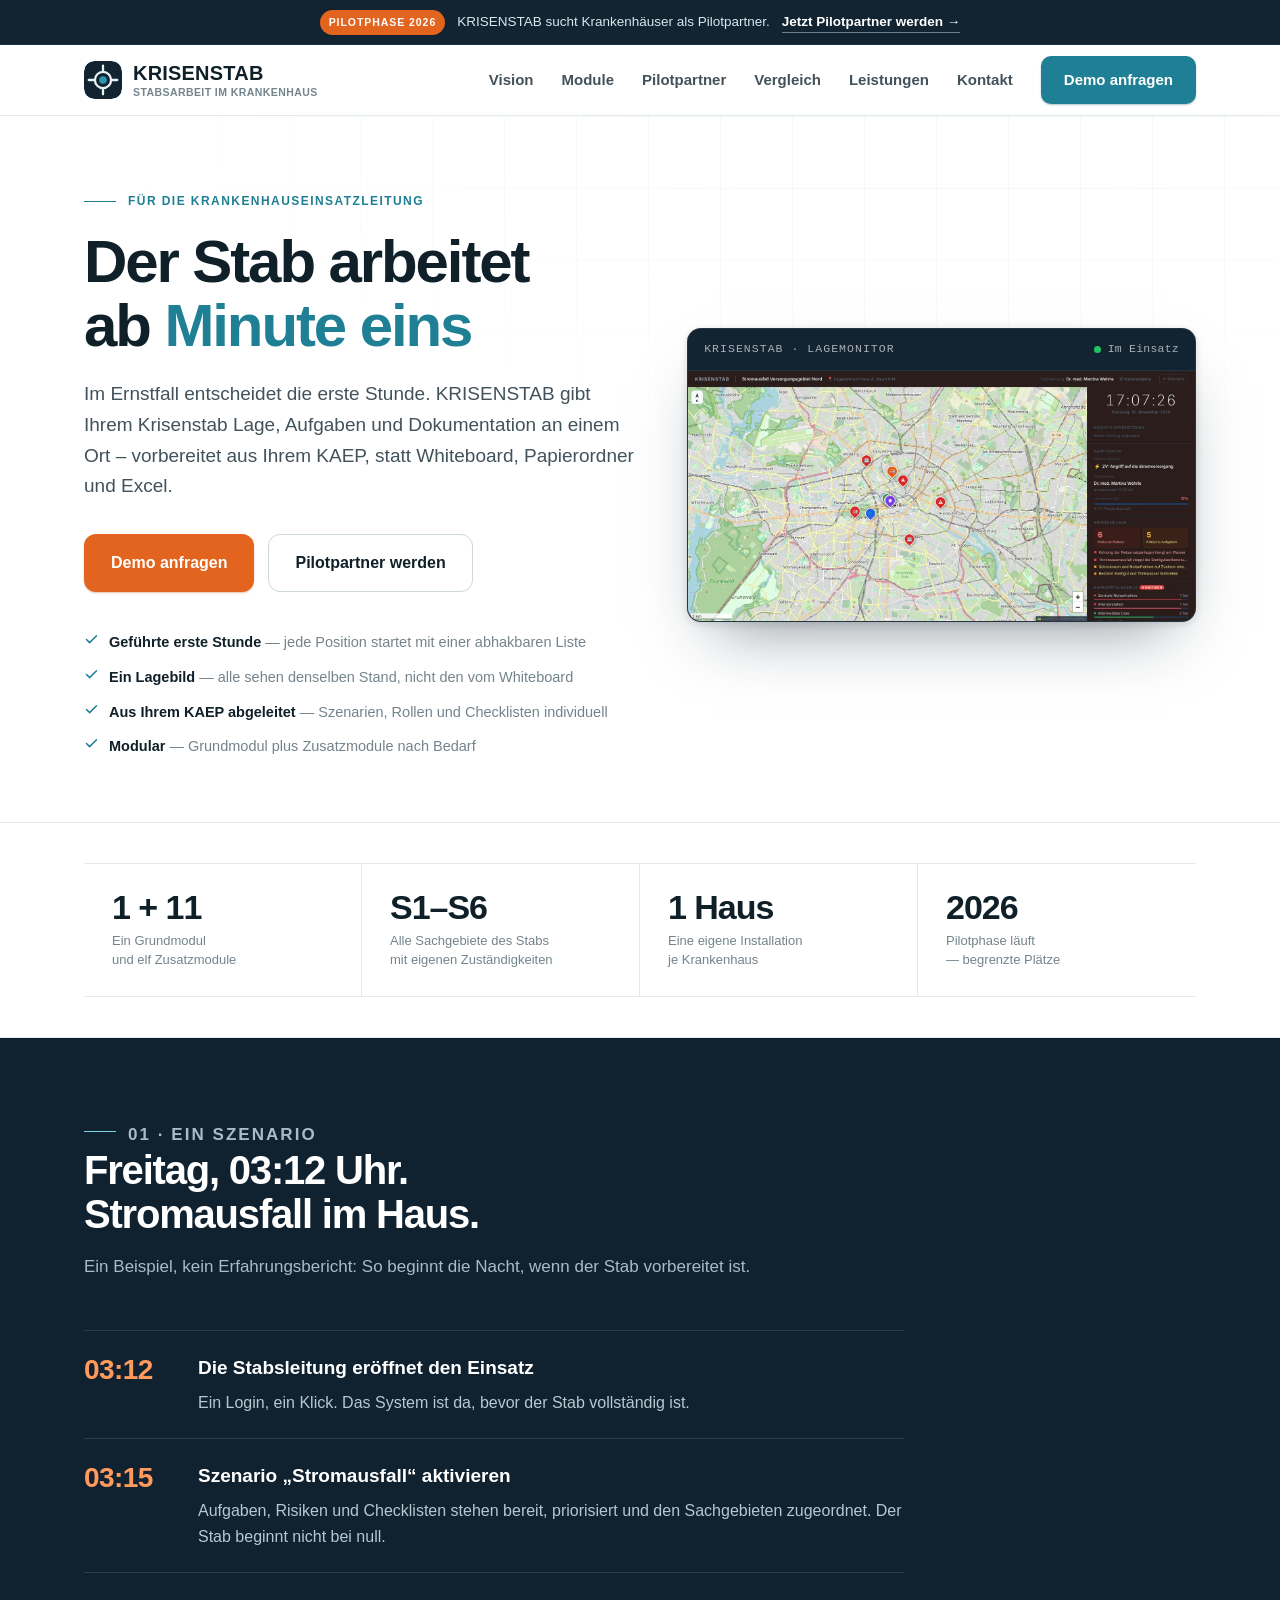
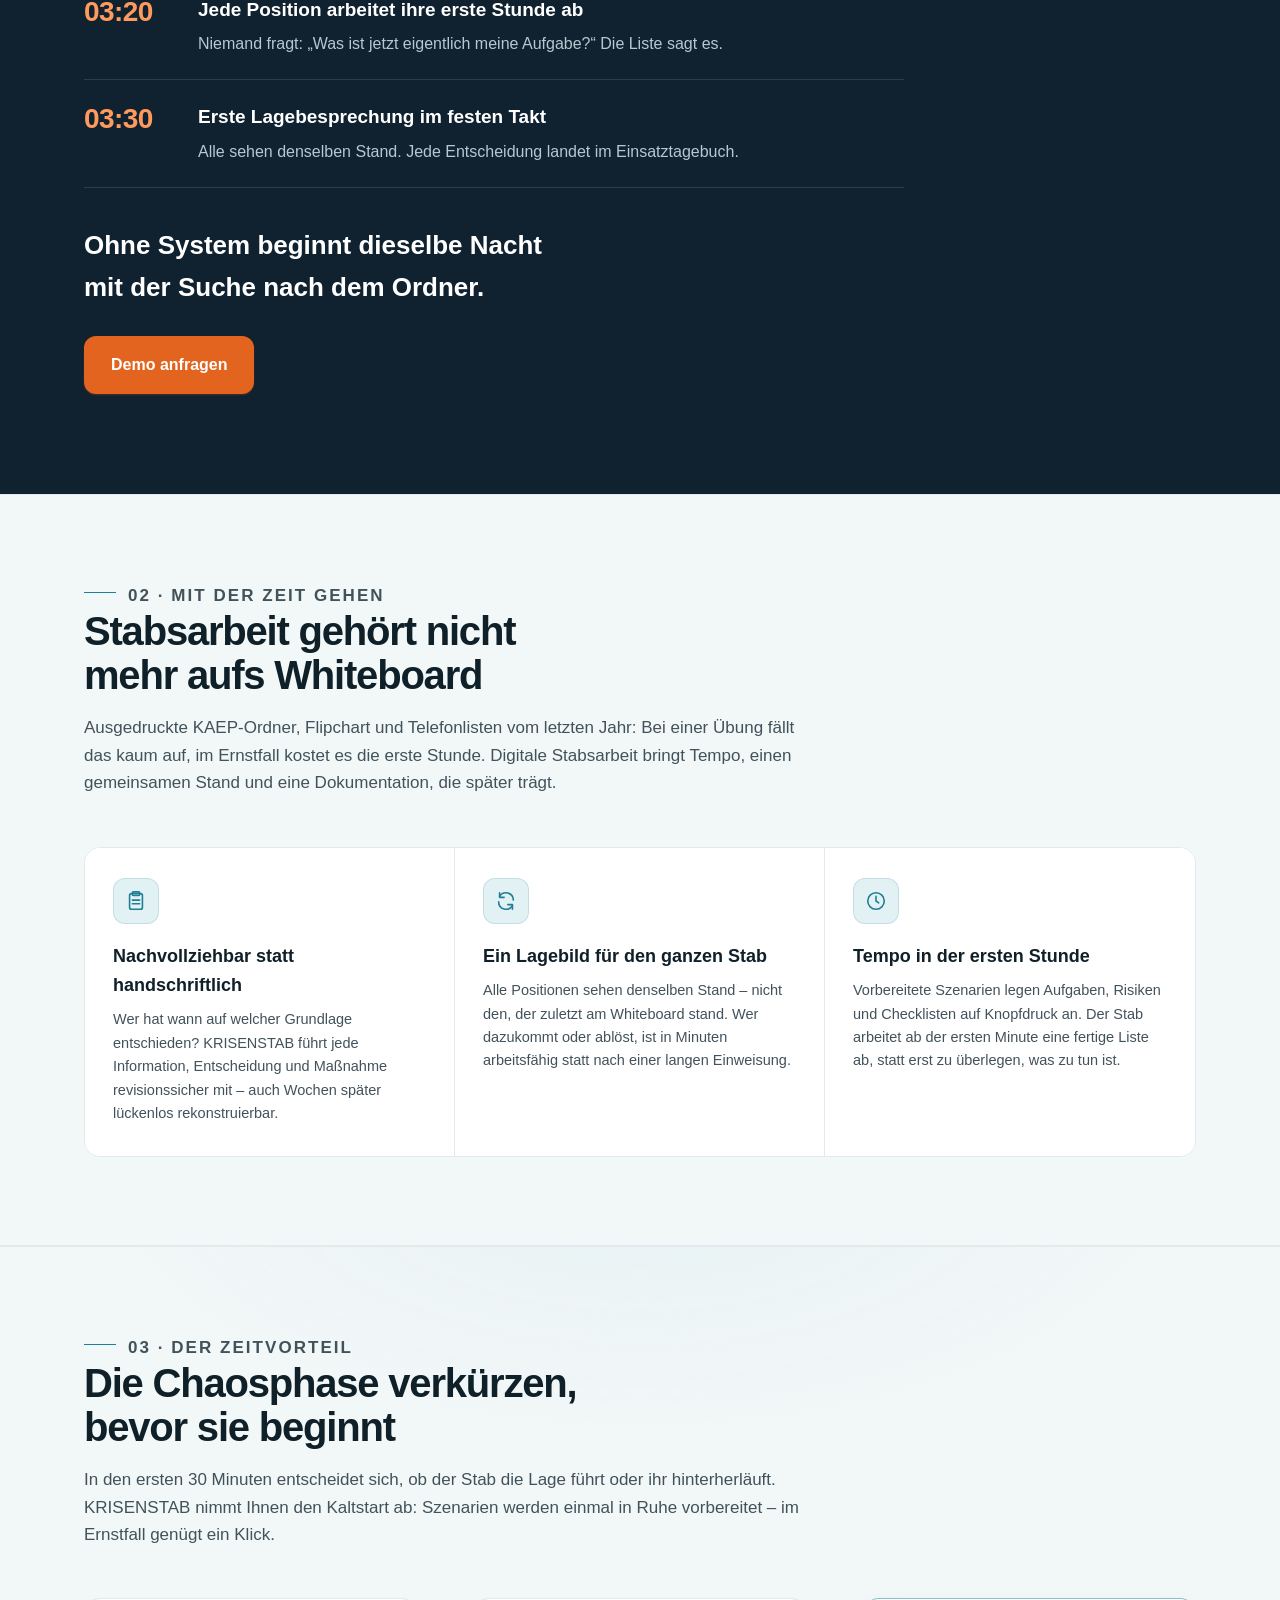
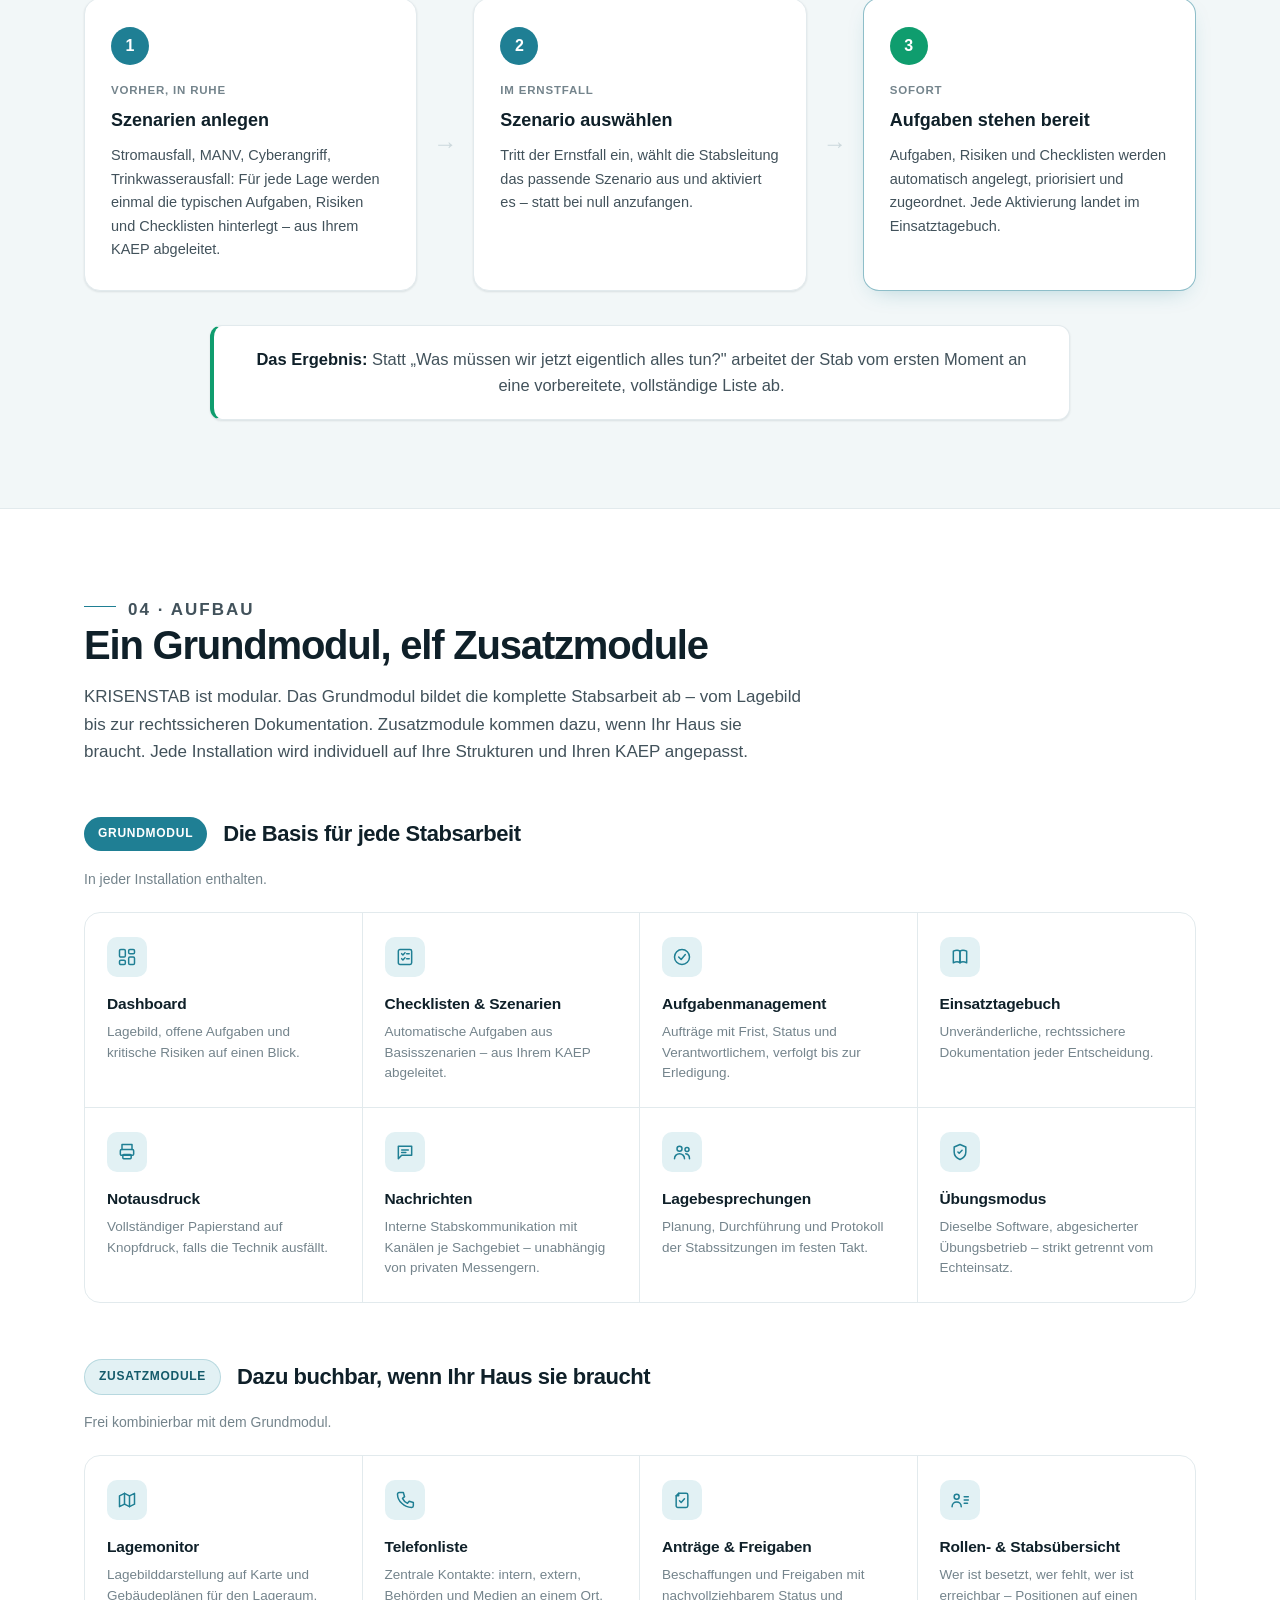
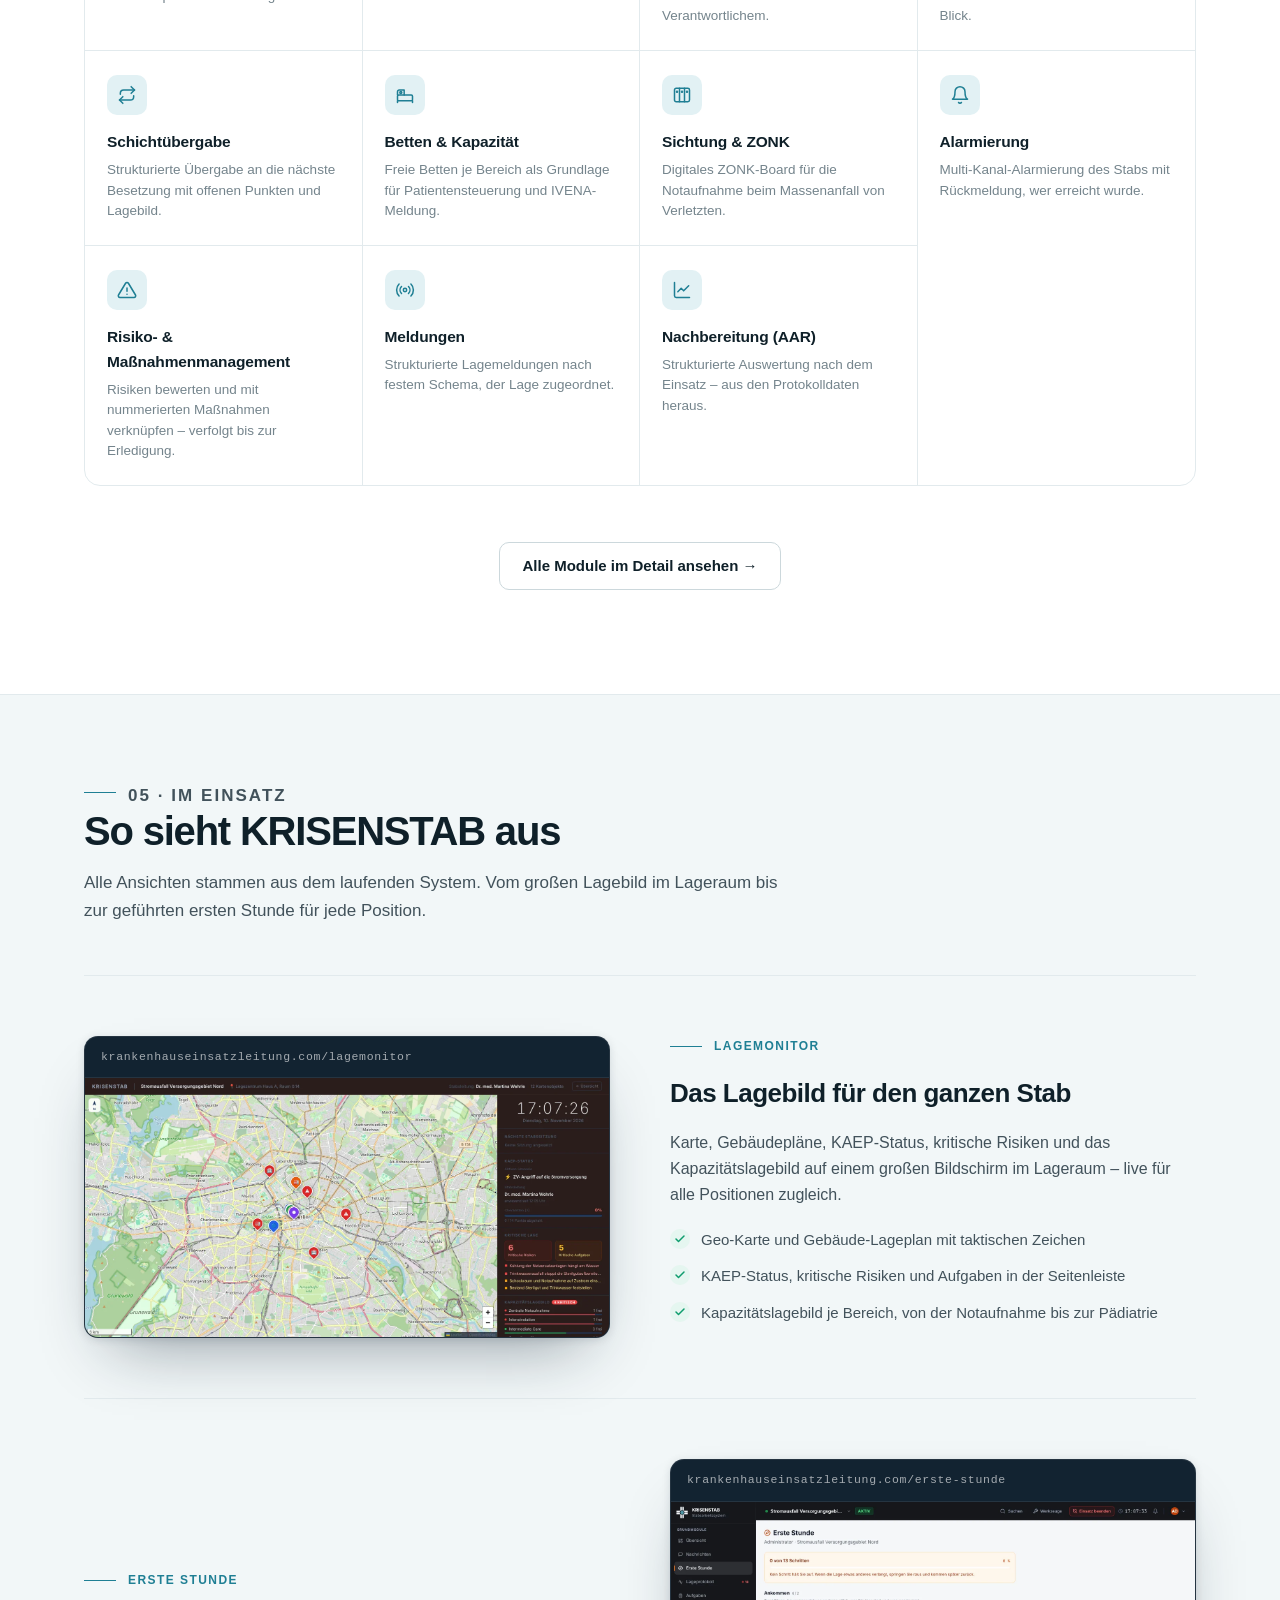
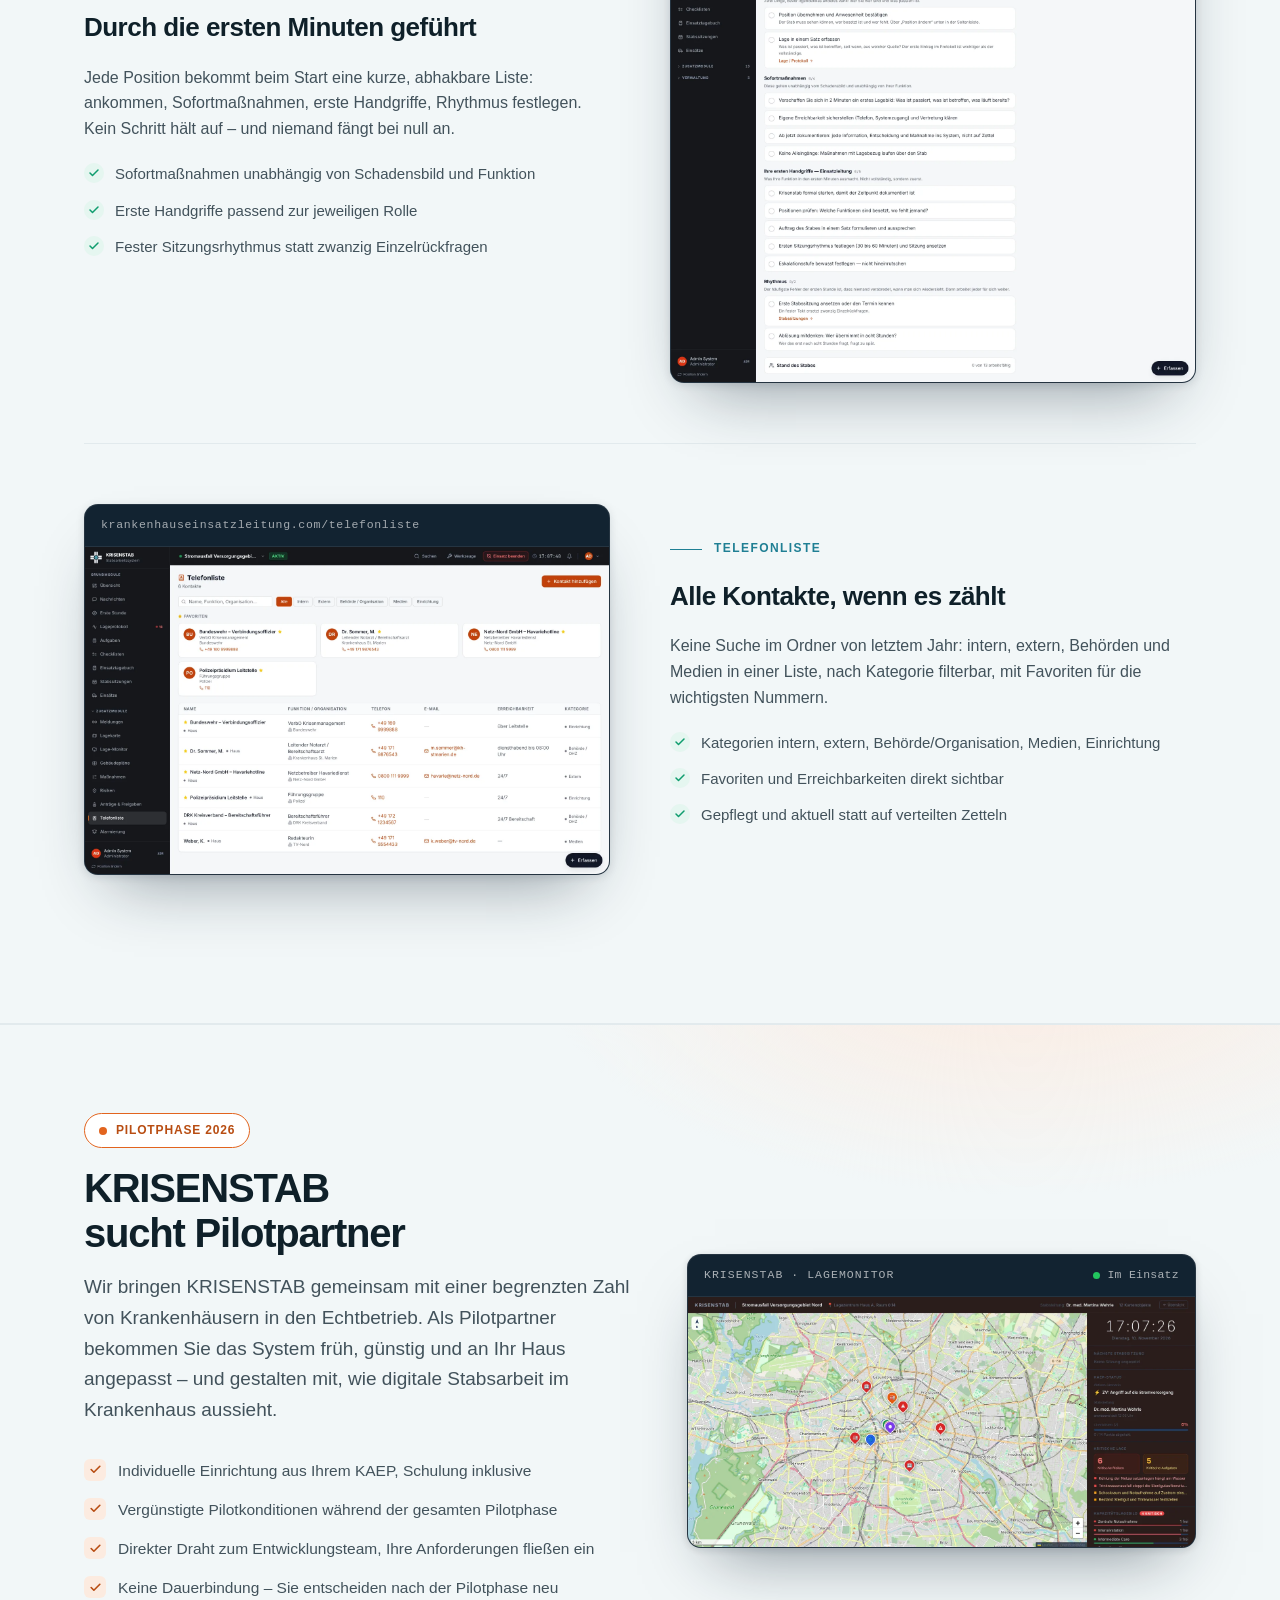
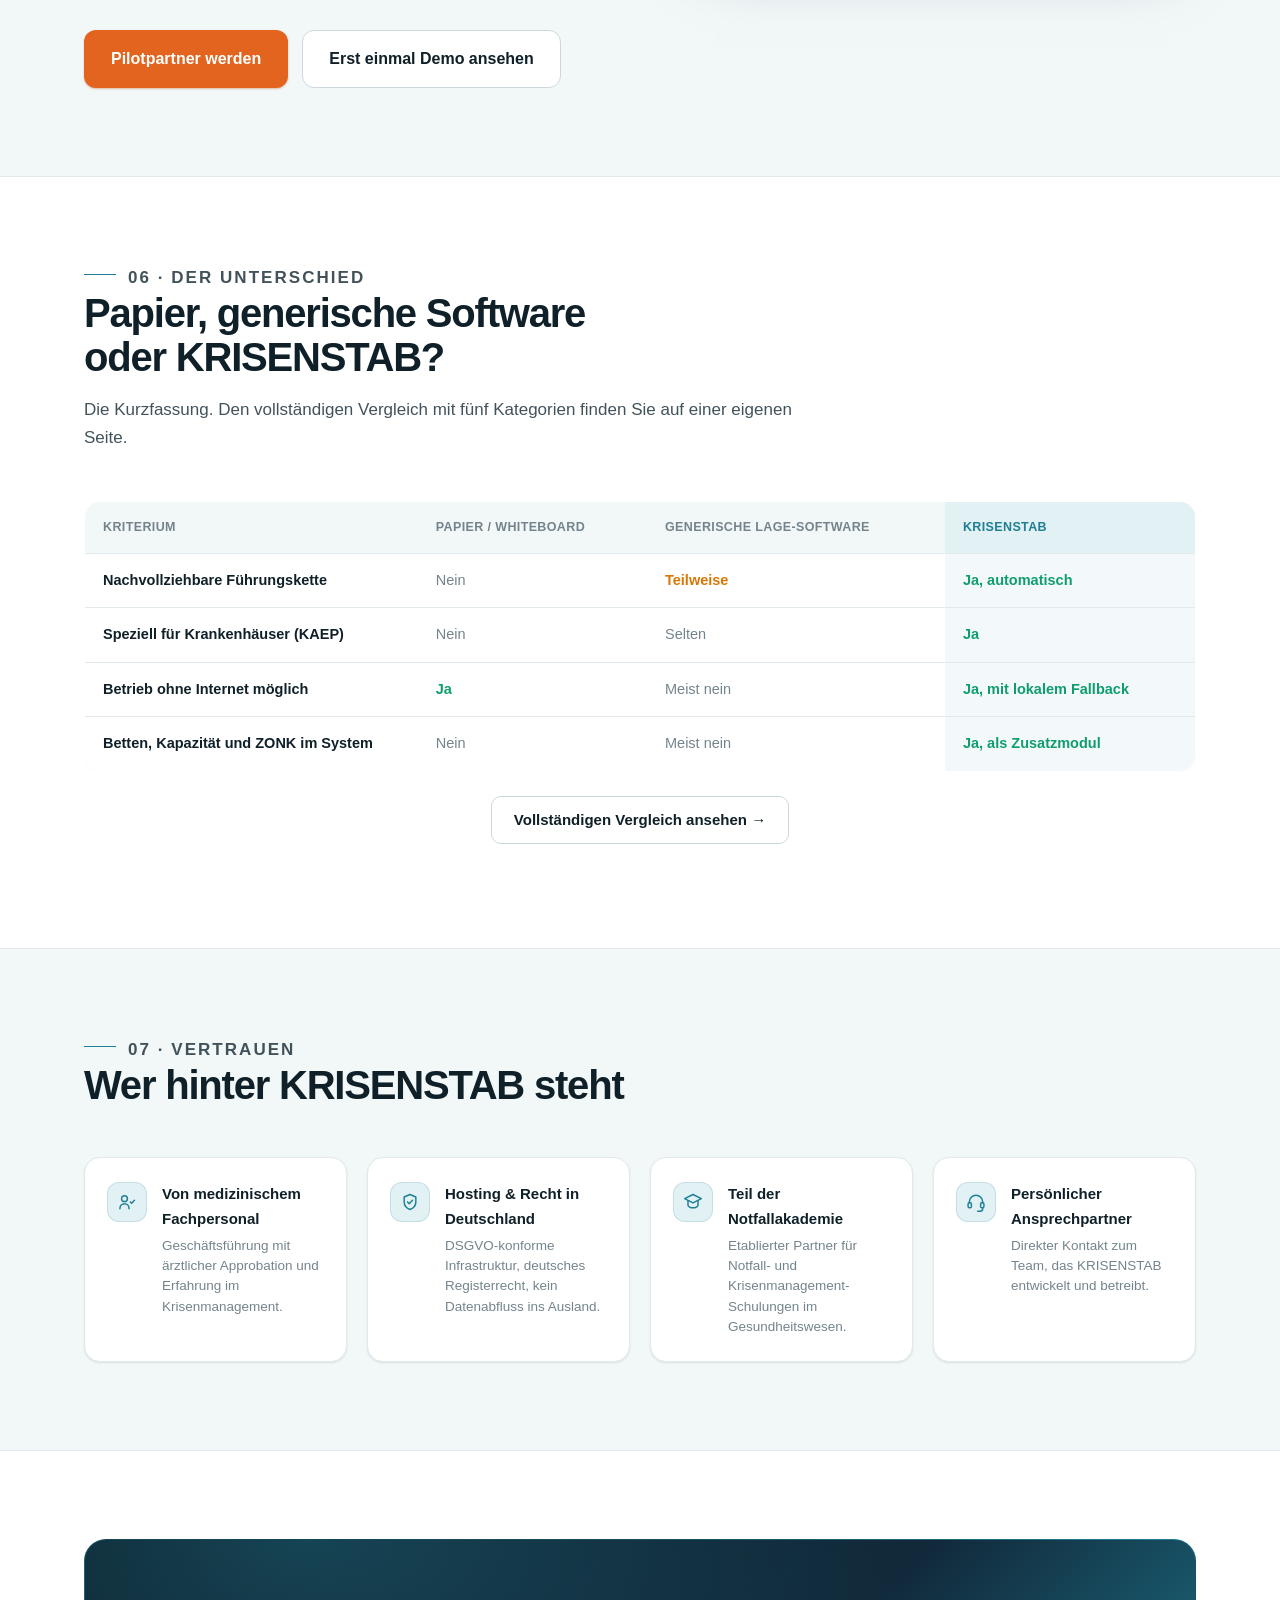
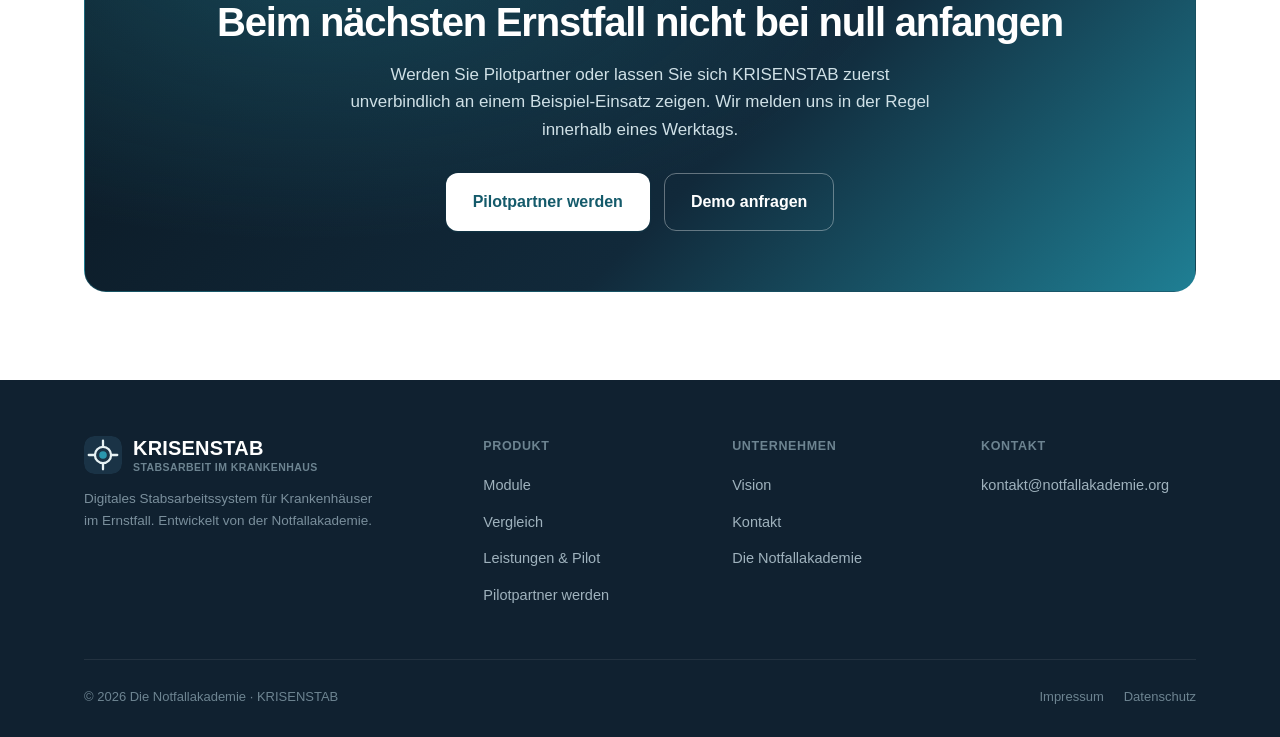
==== commit 0d376d6e: "Produktbilder aus dem aktuellen KRISENSTAB neu aufgenommen Lagemonitor (mit Karte), Erste Stunde und" ====
--- a/index.html
+++ b/index.html
@@ -127,7 +127,7 @@
           <span>KRISENSTAB · Lagemonitor</span>
           <span class="lage">Im Einsatz</span>
         </div>
-        <img src="/assets/img/screenshot-lagemonitor.webp" alt="KRISENSTAB Lagemonitor mit Karte, KAEP-Status, kritischen Risiken und Kapazitätslagebild" width="1500" height="741">
+        <img src="/assets/img/screenshot-lagemonitor.webp?v=2" alt="KRISENSTAB Lagemonitor mit Karte, KAEP-Status, kritischen Risiken und Kapazitätslagebild" width="1500" height="741">
       </div>
     </div>
   </div>
@@ -361,7 +361,7 @@
       <div class="showcase-media">
         <div class="browser-mockup">
           <div class="browser-bar"><div class="browser-url">krankenhauseinsatzleitung.com/lagemonitor</div></div>
-          <img src="/assets/img/screenshot-lagemonitor.webp" alt="KRISENSTAB Lagemonitor mit Karte, KAEP-Status, kritischen Risiken und Kapazitätslagebild für den Lageraum" width="1500" height="741" loading="lazy">
+          <img src="/assets/img/screenshot-lagemonitor.webp?v=2" alt="KRISENSTAB Lagemonitor mit Karte, KAEP-Status, kritischen Risiken und Kapazitätslagebild für den Lageraum" width="1500" height="741" loading="lazy">
         </div>
       </div>
       <div class="showcase-copy">
@@ -380,7 +380,7 @@
       <div class="showcase-media">
         <div class="browser-mockup">
           <div class="browser-bar"><div class="browser-url">krankenhauseinsatzleitung.com/erste-stunde</div></div>
-          <img src="/assets/img/screenshot-erste-stunde.webp" alt="KRISENSTAB Modul Erste Stunde: Checkliste mit Sofortmaßnahmen und ersten Handgriffen je Position" width="1600" height="1466" loading="lazy">
+          <img src="/assets/img/screenshot-erste-stunde.webp?v=2" alt="KRISENSTAB Modul Erste Stunde: Checkliste mit Sofortmaßnahmen und ersten Handgriffen je Position" width="1600" height="1466" loading="lazy">
         </div>
       </div>
       <div class="showcase-copy">
@@ -399,7 +399,7 @@
       <div class="showcase-media">
         <div class="browser-mockup">
           <div class="browser-bar"><div class="browser-url">krankenhauseinsatzleitung.com/telefonliste</div></div>
-          <img src="/assets/img/screenshot-telefonliste.webp" alt="KRISENSTAB Telefonliste mit Favoriten und Kontakten aus den Kategorien intern, extern, Behörde und Medien" width="1600" height="1000" loading="lazy">
+          <img src="/assets/img/screenshot-telefonliste.webp?v=2" alt="KRISENSTAB Telefonliste mit Favoriten und Kontakten aus den Kategorien intern, extern, Behörde und Medien" width="1600" height="1000" loading="lazy">
         </div>
       </div>
       <div class="showcase-copy">
@@ -437,7 +437,7 @@
       <div class="hero-shot auf" data-verzoegerung="1">
         <div class="geraet">
           <div class="geraet-kopf"><span>KRISENSTAB · Lagemonitor</span><span class="lage">Im Einsatz</span></div>
-          <img src="/assets/img/screenshot-lagemonitor.webp" alt="KRISENSTAB Lagemonitor mit Karte, KAEP-Status und Kapazitätslagebild" width="1500" height="741" loading="lazy">
+          <img src="/assets/img/screenshot-lagemonitor.webp?v=2" alt="KRISENSTAB Lagemonitor mit Karte, KAEP-Status und Kapazitätslagebild" width="1500" height="741" loading="lazy">
         </div>
       </div>
     </div>
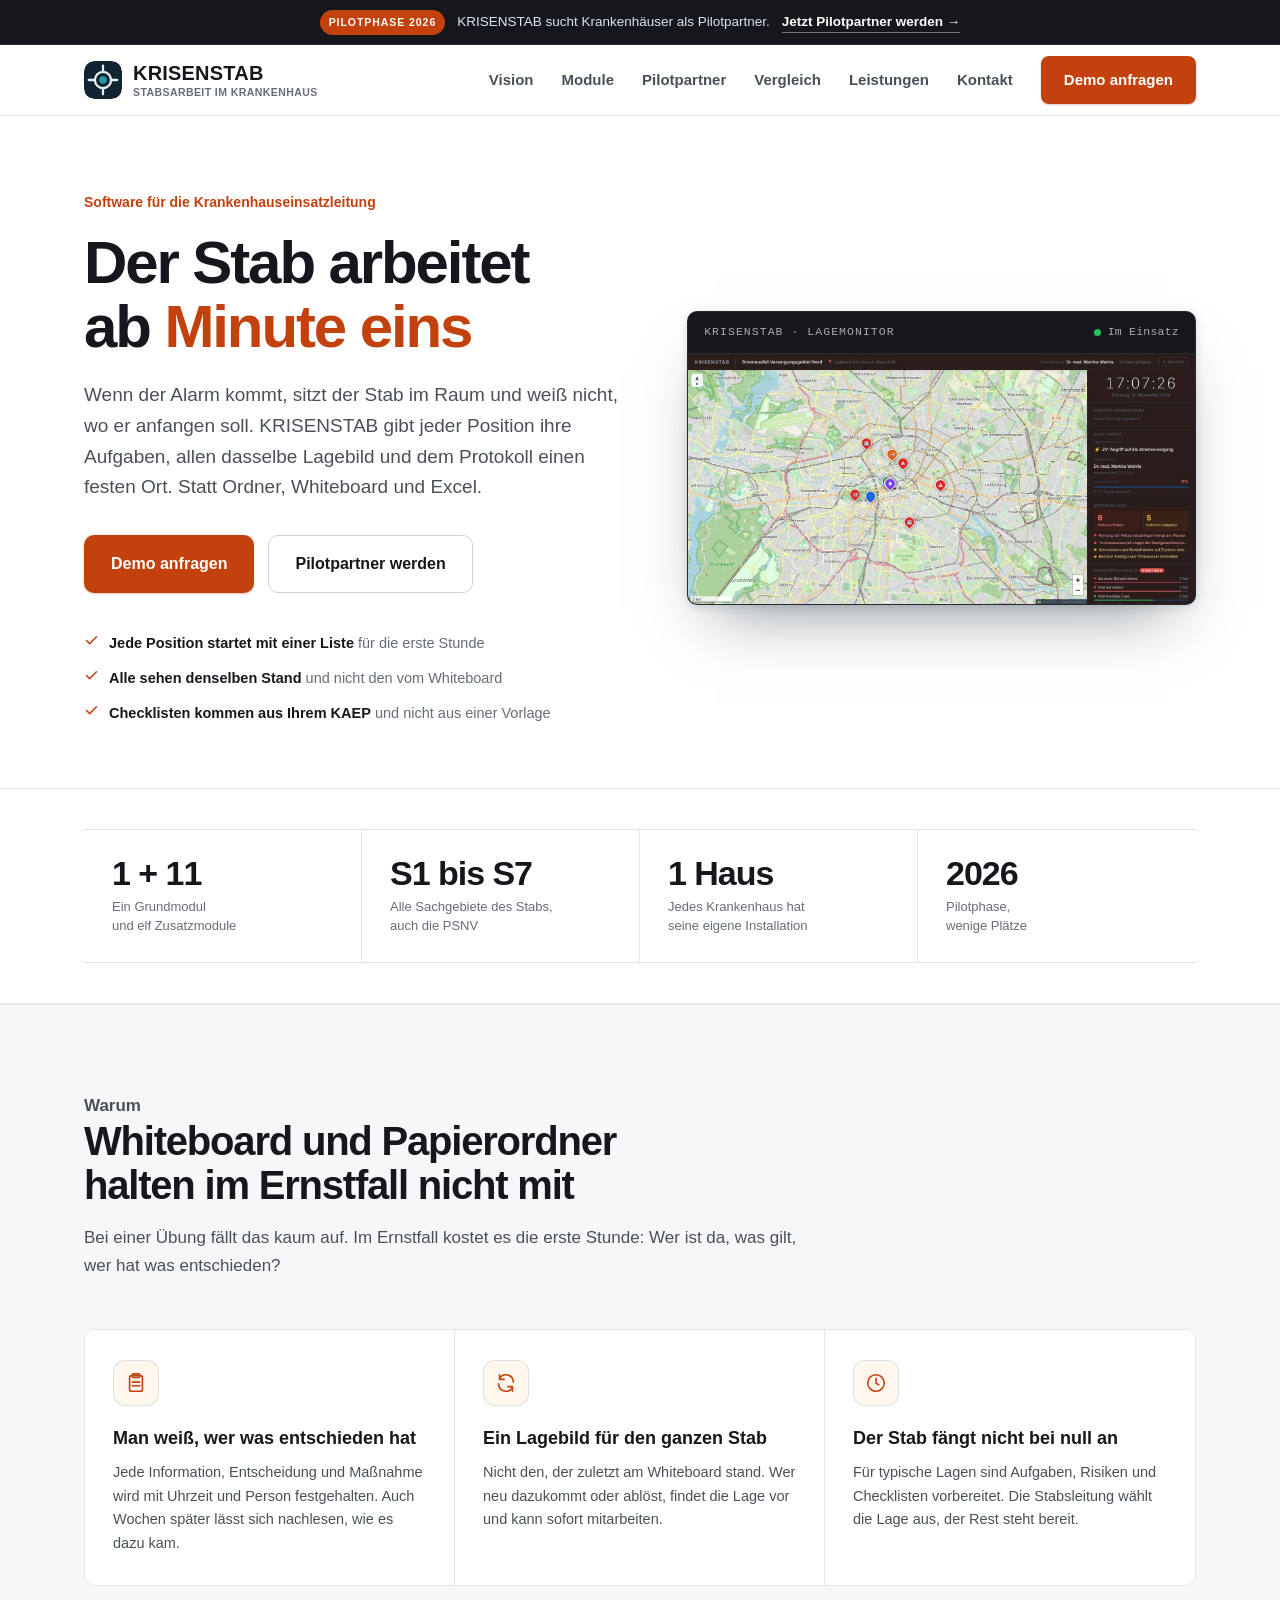
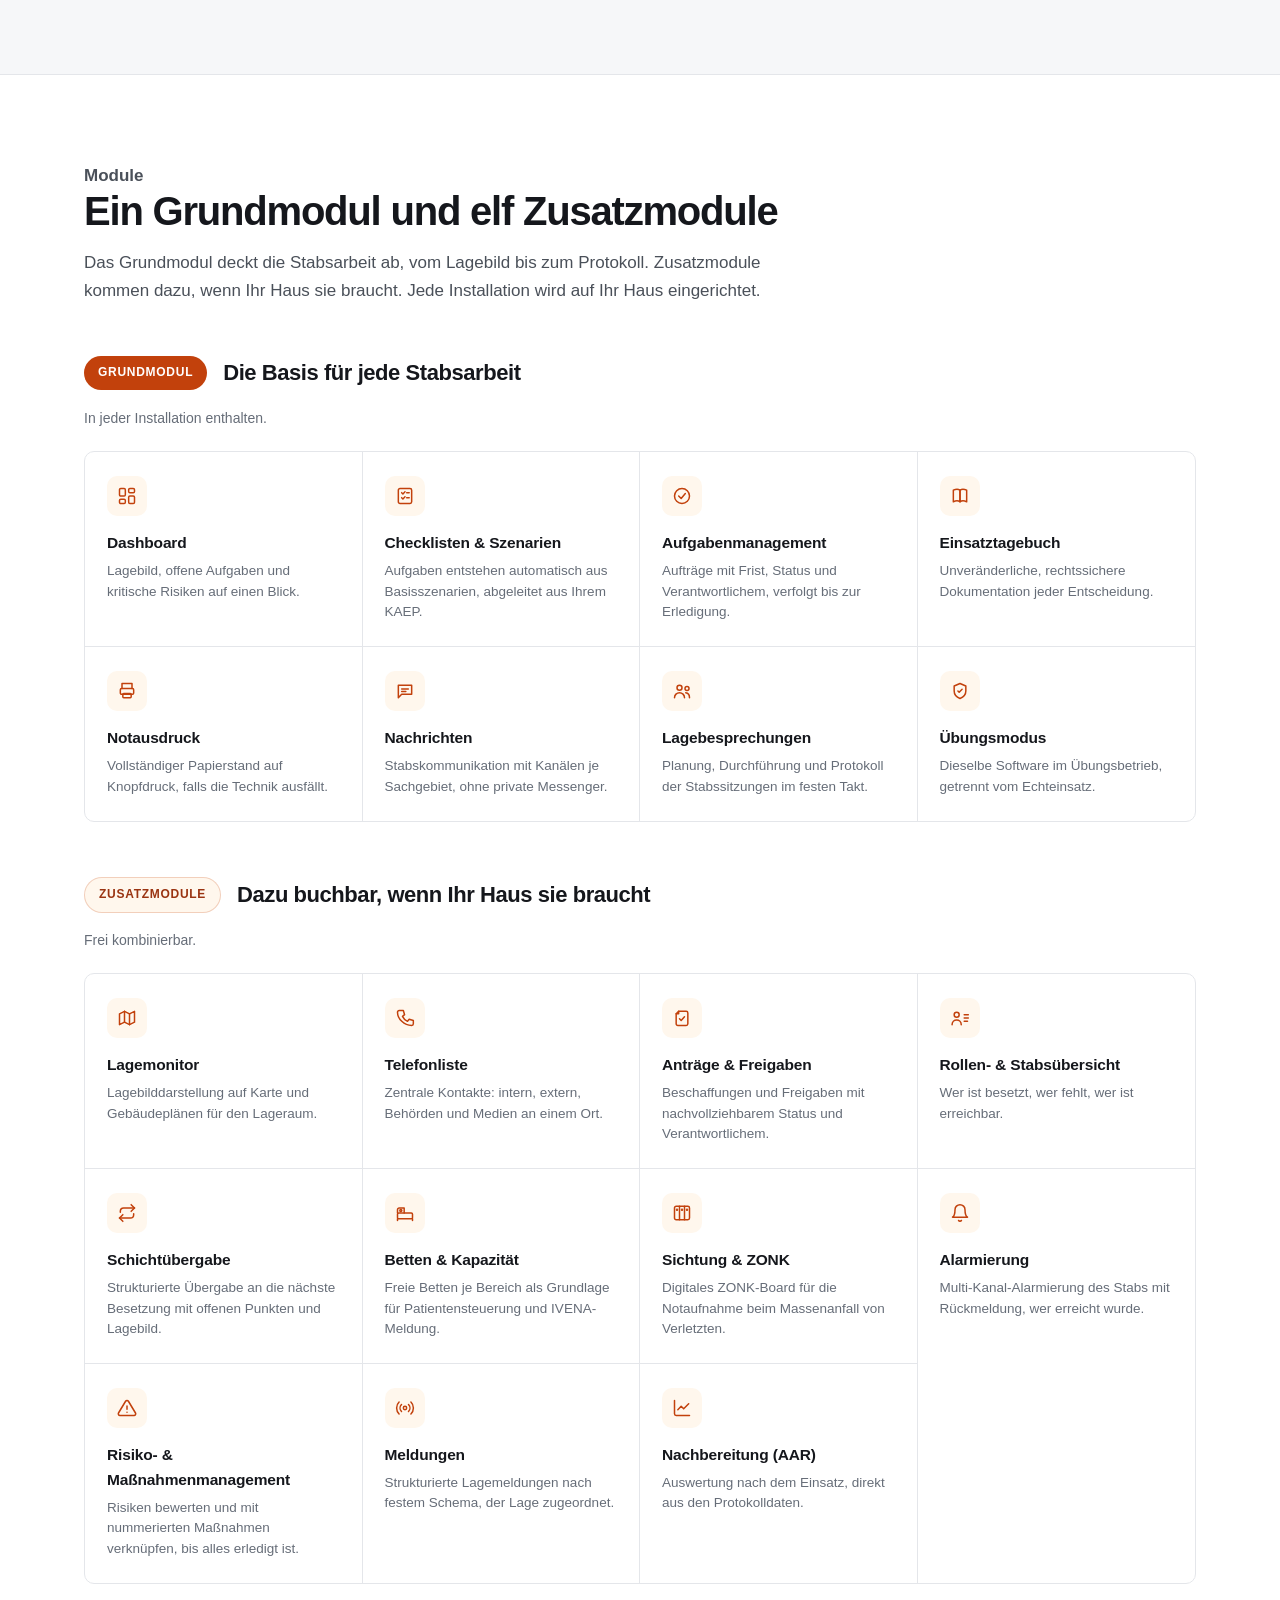
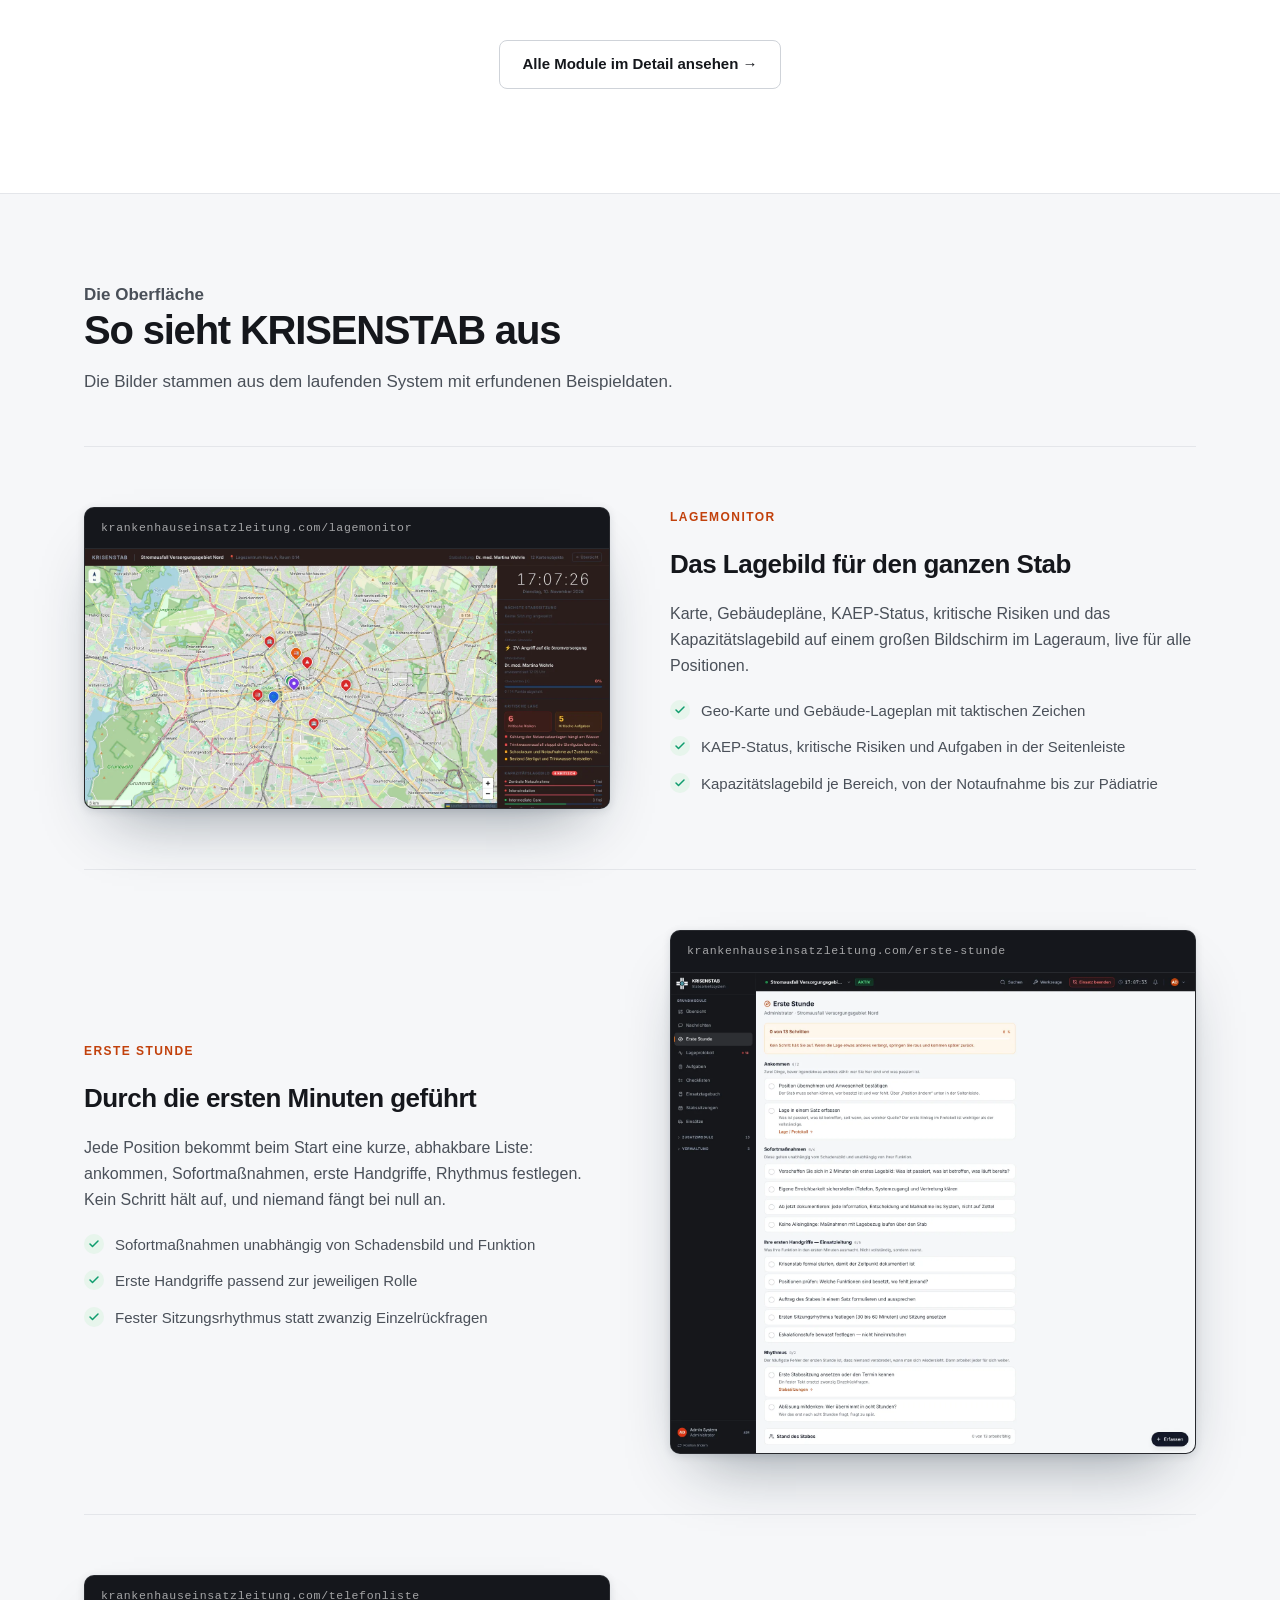
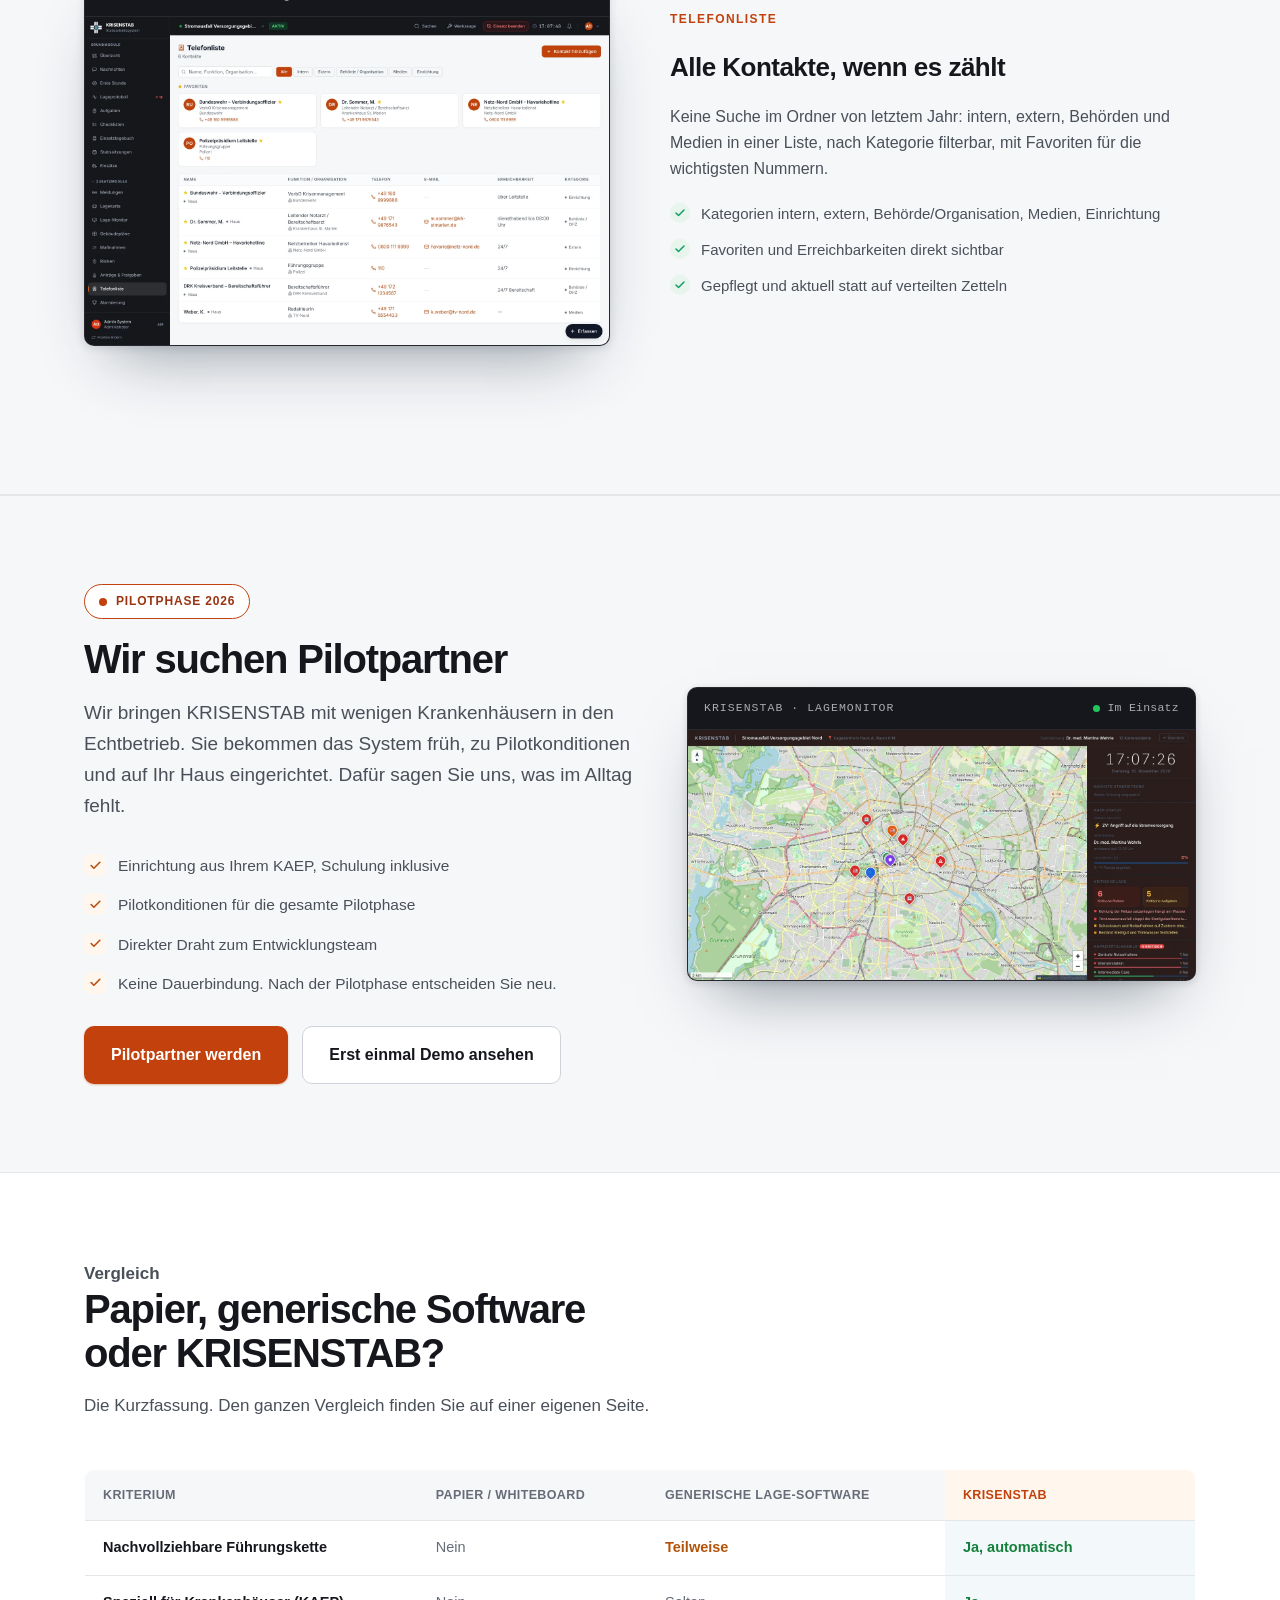
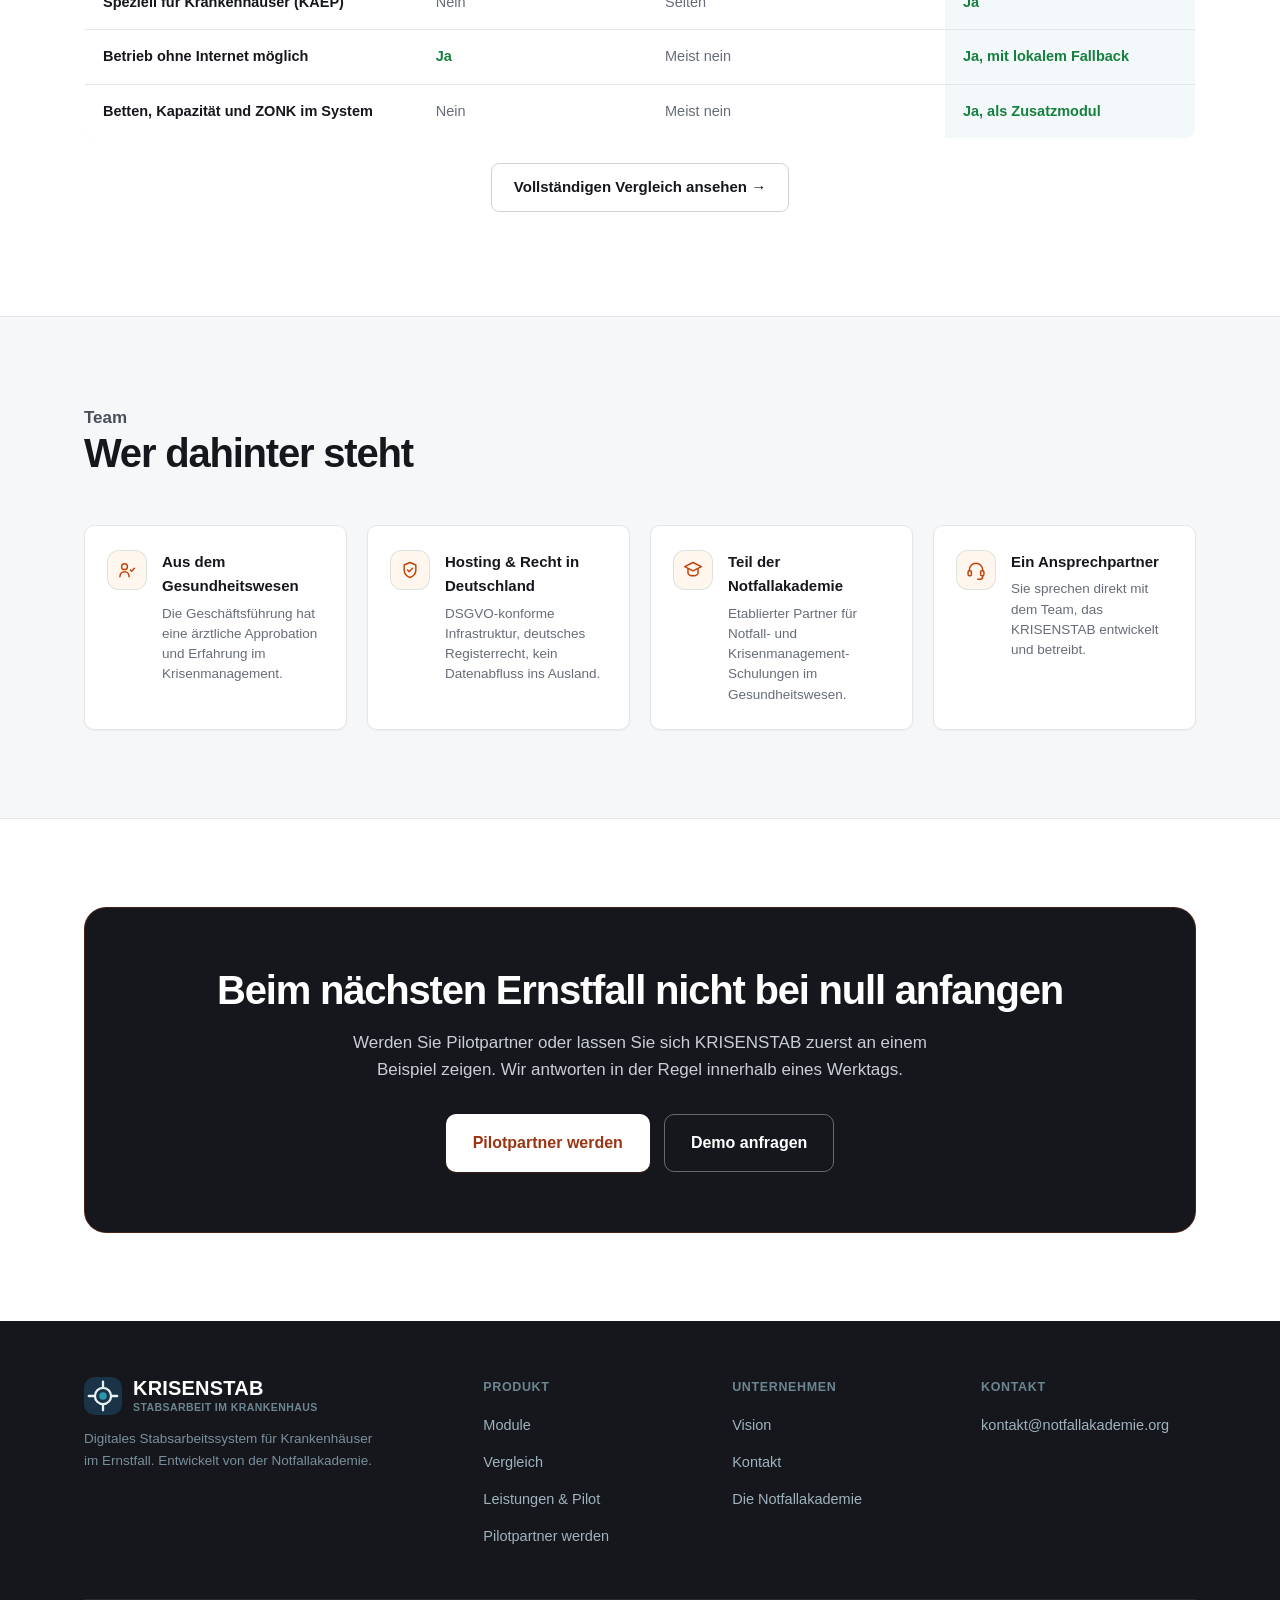
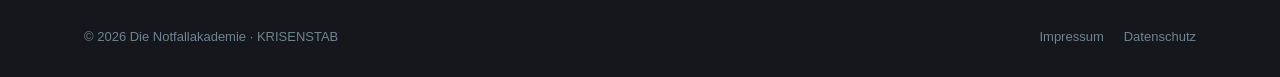
==== commit 6f83ac90: "Design an das Produkt angleichen, Szenario entfernt, Sprache ohne Gedankenstriche, S1 bis S7 - Farbe" ====
--- a/index.html
+++ b/index.html
@@ -3,7 +3,7 @@
 <head>
 <meta charset="utf-8">
 <meta name="viewport" content="width=device-width, initial-scale=1">
-<title>KRISENSTAB – Stabsarbeit im Krankenhaus digital führen</title>
+<title>KRISENSTAB | Software für die Krankenhauseinsatzleitung</title>
 <meta name="description" content="KRISENSTAB ist die Software für die Krankenhauseinsatzleitung: Lage, Aufgaben, Checklisten und Einsatztagebuch für den Krisenstab. Pilotpartner gesucht.">
 <link rel="canonical" href="https://krankenhauseinsatzleitung.com/">
 <meta name="robots" content="index, follow, max-image-preview:large, max-snippet:-1">
@@ -11,7 +11,7 @@
 <meta property="og:type" content="website">
 <meta property="og:site_name" content="KRISENSTAB">
 <meta property="og:locale" content="de_DE">
-<meta property="og:title" content="KRISENSTAB – Stabsarbeit im Krankenhaus digital führen">
+<meta property="og:title" content="KRISENSTAB | Software für die Krankenhauseinsatzleitung">
 <meta property="og:description" content="KRISENSTAB ist die Software für die Krankenhauseinsatzleitung: Lage, Aufgaben, Checklisten und Einsatztagebuch für den Krisenstab. Pilotpartner gesucht.">
 <meta property="og:url" content="https://krankenhauseinsatzleitung.com/">
 <meta property="og:image" content="https://krankenhauseinsatzleitung.com/assets/img/og-krisenstab.jpg">
@@ -19,12 +19,12 @@
 <meta property="og:image:height" content="630">
 <meta property="og:image:alt" content="KRISENSTAB: Übersicht der Einsatzleitung mit Lage, Aufgaben und Meldungen">
 <meta name="twitter:card" content="summary_large_image">
-<meta name="twitter:title" content="KRISENSTAB – Stabsarbeit im Krankenhaus digital führen">
+<meta name="twitter:title" content="KRISENSTAB | Software für die Krankenhauseinsatzleitung">
 <meta name="twitter:description" content="KRISENSTAB ist die Software für die Krankenhauseinsatzleitung: Lage, Aufgaben, Checklisten und Einsatztagebuch für den Krisenstab. Pilotpartner gesucht.">
 <meta name="twitter:image" content="https://krankenhauseinsatzleitung.com/assets/img/og-krisenstab.jpg">
 <meta name="twitter:image:alt" content="KRISENSTAB: Übersicht der Einsatzleitung mit Lage, Aufgaben und Meldungen">
 <link rel="icon" href="data:image/svg+xml,<svg xmlns='http://www.w3.org/2000/svg' viewBox='0 0 40 40'><rect width='40' height='40' rx='11' fill='%23122331'/><g fill='none' stroke='%23e7f2f4' stroke-width='2.6' stroke-linecap='round'><path d='M20 5V11.5'/><path d='M20 28.5V35'/><path d='M5 20H11.5'/><path d='M28.5 20H35'/><circle cx='20' cy='20' r='8.5'/></g><circle cx='20' cy='20' r='4' fill='%232a97ae'/></svg>">
-<link rel="stylesheet" href="/assets/css/style.css?v=6">
+<link rel="stylesheet" href="/assets/css/style.css?v=7">
 <script type="application/ld+json">
 {
   "@context": "https://schema.org",
@@ -48,7 +48,7 @@
       "@type": "WebSite",
       "@id": "https://krankenhauseinsatzleitung.com/#website",
       "url": "https://krankenhauseinsatzleitung.com/",
-      "name": "KRISENSTAB – Krankenhauseinsatzleitung",
+      "name": "KRISENSTAB | Krankenhauseinsatzleitung",
       "inLanguage": "de-DE",
       "publisher": {
         "@id": "https://krankenhauseinsatzleitung.com/#organisation"
@@ -107,18 +107,17 @@
 <section class="hero">
   <div class="wrap hero-grid">
     <div>
-      <div class="eyebrow">Für die Krankenhauseinsatzleitung</div>
+      <div class="eyebrow">Software für die Krankenhauseinsatzleitung</div>
       <h1>Der Stab arbeitet ab <span class="accent">Minute eins</span></h1>
-      <p class="lead">Im Ernstfall entscheidet die erste Stunde. KRISENSTAB gibt Ihrem Krisenstab Lage, Aufgaben und Dokumentation an einem Ort – vorbereitet aus Ihrem KAEP, statt Whiteboard, Papierordner und Excel.</p>
+      <p class="lead">Wenn der Alarm kommt, sitzt der Stab im Raum und weiß nicht, wo er anfangen soll. KRISENSTAB gibt jeder Position ihre Aufgaben, allen dasselbe Lagebild und dem Protokoll einen festen Ort. Statt Ordner, Whiteboard und Excel.</p>
       <div class="hero-actions">
         <a href="/kontakt" class="btn btn-accent btn-lg">Demo anfragen</a>
         <a href="/pilotpartner" class="btn btn-outline btn-lg">Pilotpartner werden</a>
       </div>
       <div class="hero-trust">
-        <div><span><strong>Geführte erste Stunde</strong> <span class="zusatz">— jede Position startet mit einer abhakbaren Liste</span></span></div>
-        <div><span><strong>Ein Lagebild</strong> <span class="zusatz">— alle sehen denselben Stand, nicht den vom Whiteboard</span></span></div>
-        <div><span><strong>Aus Ihrem KAEP abgeleitet</strong> <span class="zusatz">— Szenarien, Rollen und Checklisten individuell</span></span></div>
-        <div><span><strong>Modular</strong> <span class="zusatz">— Grundmodul plus Zusatzmodule nach Bedarf</span></span></div>
+        <div><span><strong>Jede Position startet mit einer Liste</strong> <span class="zusatz">für die erste Stunde</span></span></div>
+        <div><span><strong>Alle sehen denselben Stand</strong> <span class="zusatz">und nicht den vom Whiteboard</span></span></div>
+        <div><span><strong>Checklisten kommen aus Ihrem KAEP</strong> <span class="zusatz">und nicht aus einer Vorlage</span></span></div>
       </div>
     </div>
     <div class="hero-shot">
@@ -137,97 +136,46 @@
   <div class="wrap">
     <div class="stats">
       <div><div class="num">1 + 11</div><div class="label">Ein Grundmodul<br>und elf Zusatzmodule</div></div>
-      <div><div class="num">S1–S6</div><div class="label">Alle Sachgebiete des Stabs<br>mit eigenen Zuständigkeiten</div></div>
-      <div><div class="num">1 Haus</div><div class="label">Eine eigene Installation<br>je Krankenhaus</div></div>
-      <div><div class="num">2026</div><div class="label">Pilotphase läuft<br>— begrenzte Plätze</div></div>
-    </div>
-  </div>
-</section>
-
-<section class="story">
+      <div><div class="num">S1 bis S7</div><div class="label">Alle Sachgebiete des Stabs,<br>auch die PSNV</div></div>
+      <div><div class="num">1 Haus</div><div class="label">Jedes Krankenhaus hat<br>seine eigene Installation</div></div>
+      <div><div class="num">2026</div><div class="label">Pilotphase,<br>wenige Plätze</div></div>
+    </div>
+  </div>
+</section>
+
+<section class="alt">
   <div class="wrap">
     <div class="section-head center auf">
-      <p class="kicker">01 · Ein Szenario</p>
-      <h2>Freitag, 03:12 Uhr. Stromausfall im Haus.</h2>
-      <p>Ein Beispiel, kein Erfahrungsbericht: So beginnt die Nacht, wenn der Stab vorbereitet ist.</p>
-    </div>
-    <ol class="story-list">
-      <li><span class="story-zeit">03:12</span><div><h3>Die Stabsleitung eröffnet den Einsatz</h3><p>Ein Login, ein Klick. Das System ist da, bevor der Stab vollständig ist.</p></div></li>
-      <li><span class="story-zeit">03:15</span><div><h3>Szenario „Stromausfall“ aktivieren</h3><p>Aufgaben, Risiken und Checklisten stehen bereit, priorisiert und den Sachgebieten zugeordnet. Der Stab beginnt nicht bei null.</p></div></li>
-      <li><span class="story-zeit">03:20</span><div><h3>Jede Position arbeitet ihre erste Stunde ab</h3><p>Niemand fragt: „Was ist jetzt eigentlich meine Aufgabe?“ Die Liste sagt es.</p></div></li>
-      <li><span class="story-zeit">03:30</span><div><h3>Erste Lagebesprechung im festen Takt</h3><p>Alle sehen denselben Stand. Jede Entscheidung landet im Einsatztagebuch.</p></div></li>
-    </ol>
-    <p class="story-schluss">Ohne System beginnt dieselbe Nacht mit der Suche nach dem Ordner.</p>
-    <p><a href="/kontakt" class="btn btn-accent btn-lg">Demo anfragen</a></p>
-  </div>
-</section>
-
-<section class="alt">
-  <div class="wrap">
-    <div class="section-head center auf">
-      <p class="kicker">02 · Mit der Zeit gehen</p>
-      <h2>Stabsarbeit gehört nicht mehr aufs Whiteboard</h2>
-      <p>Ausgedruckte KAEP-Ordner, Flipchart und Telefonlisten vom letzten Jahr: Bei einer Übung fällt das kaum auf, im Ernstfall kostet es die erste Stunde. Digitale Stabsarbeit bringt Tempo, einen gemeinsamen Stand und eine Dokumentation, die später trägt.</p>
+      <p class="kicker">Warum</p>
+      <h2>Whiteboard und Papierordner halten im Ernstfall nicht mit</h2>
+      <p>Bei einer Übung fällt das kaum auf. Im Ernstfall kostet es die erste Stunde: Wer ist da, was gilt, wer hat was entschieden?</p>
     </div>
     <div class="grid-3">
       <div class="card">
         <div class="feature-icon"><svg viewBox="0 0 24 24" fill="none" stroke="currentColor" stroke-width="1.75" stroke-linecap="round" stroke-linejoin="round"><rect x="5" y="4" width="14" height="17" rx="2"></rect><rect x="8" y="2" width="8" height="4" rx="1"></rect><line x1="8" y1="11" x2="16" y2="11"></line><line x1="8" y1="15" x2="16" y2="15"></line></svg></div>
-        <h3>Nachvollziehbar statt handschriftlich</h3>
-        <p>Wer hat wann auf welcher Grundlage entschieden? KRISENSTAB führt jede Information, Entscheidung und Maßnahme revisionssicher mit – auch Wochen später lückenlos rekonstruierbar.</p>
+        <h3>Man weiß, wer was entschieden hat</h3>
+        <p>Jede Information, Entscheidung und Maßnahme wird mit Uhrzeit und Person festgehalten. Auch Wochen später lässt sich nachlesen, wie es dazu kam.</p>
       </div>
       <div class="card">
         <div class="feature-icon"><svg viewBox="0 0 24 24" fill="none" stroke="currentColor" stroke-width="1.75" stroke-linecap="round" stroke-linejoin="round"><path d="M20 11a8 8 0 0 0-14.9-4"></path><path d="M4 13a8 8 0 0 0 14.9 4"></path><polyline points="5 3 5 8 10 8"></polyline><polyline points="19 21 19 16 14 16"></polyline></svg></div>
         <h3>Ein Lagebild für den ganzen Stab</h3>
-        <p>Alle Positionen sehen denselben Stand – nicht den, der zuletzt am Whiteboard stand. Wer dazukommt oder ablöst, ist in Minuten arbeitsfähig statt nach einer langen Einweisung.</p>
+        <p>Nicht den, der zuletzt am Whiteboard stand. Wer neu dazukommt oder ablöst, findet die Lage vor und kann sofort mitarbeiten.</p>
       </div>
       <div class="card">
         <div class="feature-icon"><svg viewBox="0 0 24 24" fill="none" stroke="currentColor" stroke-width="1.75" stroke-linecap="round" stroke-linejoin="round"><circle cx="12" cy="12" r="9"></circle><polyline points="12 7 12 12 15 14"></polyline></svg></div>
-        <h3>Tempo in der ersten Stunde</h3>
-        <p>Vorbereitete Szenarien legen Aufgaben, Risiken und Checklisten auf Knopfdruck an. Der Stab arbeitet ab der ersten Minute eine fertige Liste ab, statt erst zu überlegen, was zu tun ist.</p>
-      </div>
-    </div>
-  </div>
-</section>
-
-<section class="scenario-section">
-  <div class="wrap">
-    <div class="section-head center auf">
-      <p class="kicker">03 · Der Zeitvorteil</p>
-      <h2>Die Chaosphase verkürzen, bevor sie beginnt</h2>
-      <p>In den ersten 30 Minuten entscheidet sich, ob der Stab die Lage führt oder ihr hinterherläuft. KRISENSTAB nimmt Ihnen den Kaltstart ab: Szenarien werden einmal in Ruhe vorbereitet – im Ernstfall genügt ein Klick.</p>
-    </div>
-    <div class="flow">
-      <div class="flow-step">
-        <div class="flow-num">1</div>
-        <span class="flow-label">Vorher, in Ruhe</span>
-        <h3>Szenarien anlegen</h3>
-        <p>Stromausfall, MANV, Cyberangriff, Trinkwasserausfall: Für jede Lage werden einmal die typischen Aufgaben, Risiken und Checklisten hinterlegt – aus Ihrem KAEP abgeleitet.</p>
-      </div>
-      <div class="flow-arrow" aria-hidden="true">→</div>
-      <div class="flow-step">
-        <div class="flow-num">2</div>
-        <span class="flow-label">Im Ernstfall</span>
-        <h3>Szenario auswählen</h3>
-        <p>Tritt der Ernstfall ein, wählt die Stabsleitung das passende Szenario aus und aktiviert es – statt bei null anzufangen.</p>
-      </div>
-      <div class="flow-arrow" aria-hidden="true">→</div>
-      <div class="flow-step highlight">
-        <div class="flow-num">3</div>
-        <span class="flow-label">Sofort</span>
-        <h3>Aufgaben stehen bereit</h3>
-        <p>Aufgaben, Risiken und Checklisten werden automatisch angelegt, priorisiert und zugeordnet. Jede Aktivierung landet im Einsatztagebuch.</p>
-      </div>
-    </div>
-    <p class="scenario-result"><strong>Das Ergebnis:</strong> Statt „Was müssen wir jetzt eigentlich alles tun?" arbeitet der Stab vom ersten Moment an eine vorbereitete, vollständige Liste ab.</p>
+        <h3>Der Stab fängt nicht bei null an</h3>
+        <p>Für typische Lagen sind Aufgaben, Risiken und Checklisten vorbereitet. Die Stabsleitung wählt die Lage aus, der Rest steht bereit.</p>
+      </div>
+    </div>
   </div>
 </section>
 
 <section>
   <div class="wrap">
     <div class="section-head auf">
-      <p class="kicker">04 · Aufbau</p>
-      <h2>Ein Grundmodul, elf Zusatzmodule</h2>
-      <p>KRISENSTAB ist modular. Das Grundmodul bildet die komplette Stabsarbeit ab – vom Lagebild bis zur rechtssicheren Dokumentation. Zusatzmodule kommen dazu, wenn Ihr Haus sie braucht. Jede Installation wird individuell auf Ihre Strukturen und Ihren KAEP angepasst.</p>
+      <p class="kicker">Module</p>
+      <h2>Ein Grundmodul und elf Zusatzmodule</h2>
+      <p>Das Grundmodul deckt die Stabsarbeit ab, vom Lagebild bis zum Protokoll. Zusatzmodule kommen dazu, wenn Ihr Haus sie braucht. Jede Installation wird auf Ihr Haus eingerichtet.</p>
     </div>
 
     <div class="module-group auf">
@@ -245,7 +193,7 @@
         <div class="module-card">
           <div class="m-ic"><svg viewBox="0 0 24 24" stroke="currentColor" stroke-width="1.8" stroke-linecap="round" stroke-linejoin="round"><rect x="4" y="3" width="16" height="18" rx="2"></rect><polyline points="8 8 9.5 9.5 12 7"></polyline><polyline points="8 14 9.5 15.5 12 13"></polyline><line x1="14" y1="8.2" x2="17" y2="8.2"></line><line x1="14" y1="14.2" x2="17" y2="14.2"></line></svg></div>
           <h4>Checklisten &amp; Szenarien</h4>
-          <p>Automatische Aufgaben aus Basisszenarien – aus Ihrem KAEP abgeleitet.</p>
+          <p>Aufgaben entstehen automatisch aus Basisszenarien, abgeleitet aus Ihrem KAEP.</p>
         </div>
         <div class="module-card">
           <div class="m-ic"><svg viewBox="0 0 24 24" stroke="currentColor" stroke-width="1.8" stroke-linecap="round" stroke-linejoin="round"><circle cx="12" cy="12" r="9"></circle><polyline points="8 12 11 15 16 9"></polyline></svg></div>
@@ -265,7 +213,7 @@
         <div class="module-card">
           <div class="m-ic"><svg viewBox="0 0 24 24" stroke="currentColor" stroke-width="1.8" stroke-linecap="round" stroke-linejoin="round"><path d="M4 5h16v11H8l-4 4V5z"></path><line x1="8" y1="9.5" x2="16" y2="9.5"></line><line x1="8" y1="12.5" x2="13" y2="12.5"></line></svg></div>
           <h4>Nachrichten</h4>
-          <p>Interne Stabskommunikation mit Kanälen je Sachgebiet – unabhängig von privaten Messengern.</p>
+          <p>Stabskommunikation mit Kanälen je Sachgebiet, ohne private Messenger.</p>
         </div>
         <div class="module-card">
           <div class="m-ic"><svg viewBox="0 0 24 24" stroke="currentColor" stroke-width="1.8" stroke-linecap="round" stroke-linejoin="round"><circle cx="9" cy="8" r="3"></circle><path d="M3 20c0-3.3 2.7-6 6-6s6 2.7 6 6"></path><circle cx="18" cy="9" r="2.4"></circle><path d="M16.5 14.2c2.4.3 4.5 2.1 4.5 5.8"></path></svg></div>
@@ -275,7 +223,7 @@
         <div class="module-card">
           <div class="m-ic"><svg viewBox="0 0 24 24" stroke="currentColor" stroke-width="1.8" stroke-linecap="round" stroke-linejoin="round"><path d="M12 3l7 3v6c0 4.5-3 7.5-7 9-4-1.5-7-4.5-7-9V6z"></path><polyline points="9.5 12 11 13.5 14.5 10"></polyline></svg></div>
           <h4>Übungsmodus</h4>
-          <p>Dieselbe Software, abgesicherter Übungsbetrieb – strikt getrennt vom Echteinsatz.</p>
+          <p>Dieselbe Software im Übungsbetrieb, getrennt vom Echteinsatz.</p>
         </div>
       </div>
     </div>
@@ -284,7 +232,7 @@
       <div class="module-group-head">
         <span class="mg-tag ext">Zusatzmodule</span>
         <h3>Dazu buchbar, wenn Ihr Haus sie braucht</h3>
-        <p class="mg-note">Frei kombinierbar mit dem Grundmodul.</p>
+        <p class="mg-note">Frei kombinierbar.</p>
       </div>
       <div class="module-grid cols-4">
         <div class="module-card">
@@ -305,7 +253,7 @@
         <div class="module-card">
           <div class="m-ic"><svg viewBox="0 0 24 24" stroke="currentColor" stroke-width="1.8" stroke-linecap="round" stroke-linejoin="round"><circle cx="8" cy="8" r="3"></circle><path d="M2.5 20c0-3.3 2.5-5.5 5.5-5.5s5.5 2.2 5.5 5.5"></path><line x1="17" y1="8" x2="22" y2="8"></line><line x1="17" y1="12" x2="22" y2="12"></line><line x1="17" y1="16" x2="21" y2="16"></line></svg></div>
           <h4>Rollen- &amp; Stabsübersicht</h4>
-          <p>Wer ist besetzt, wer fehlt, wer ist erreichbar – Positionen auf einen Blick.</p>
+          <p>Wer ist besetzt, wer fehlt, wer ist erreichbar.</p>
         </div>
         <div class="module-card">
           <div class="m-ic"><svg viewBox="0 0 24 24" stroke="currentColor" stroke-width="1.8" stroke-linecap="round" stroke-linejoin="round"><path d="M17 2l4 4-4 4"></path><path d="M21 6H8a4 4 0 0 0-4 4v1"></path><path d="M7 22l-4-4 4-4"></path><path d="M3 18h13a4 4 0 0 0 4-4v-1"></path></svg></div>
@@ -330,7 +278,7 @@
         <div class="module-card">
           <div class="m-ic"><svg viewBox="0 0 24 24" stroke="currentColor" stroke-width="1.8" stroke-linecap="round" stroke-linejoin="round"><path d="M10.3 3.9 1.8 18a2 2 0 0 0 1.7 3h17a2 2 0 0 0 1.7-3L13.7 3.9a2 2 0 0 0-3.4 0z"></path><line x1="12" y1="9.5" x2="12" y2="13.5"></line><line x1="12" y1="17" x2="12" y2="17"></line></svg></div>
           <h4>Risiko- &amp; Maßnahmenmanagement</h4>
-          <p>Risiken bewerten und mit nummerierten Maßnahmen verknüpfen – verfolgt bis zur Erledigung.</p>
+          <p>Risiken bewerten und mit nummerierten Maßnahmen verknüpfen, bis alles erledigt ist.</p>
         </div>
         <div class="module-card">
           <div class="m-ic"><svg viewBox="0 0 24 24" stroke="currentColor" stroke-width="1.8" stroke-linecap="round" stroke-linejoin="round"><circle cx="12" cy="12" r="2"></circle><path d="M4.9 4.9a10 10 0 0 0 0 14.2"></path><path d="M19.1 4.9a10 10 0 0 1 0 14.2"></path><path d="M7.8 7.8a6 6 0 0 0 0 8.4"></path><path d="M16.2 7.8a6 6 0 0 1 0 8.4"></path></svg></div>
@@ -340,7 +288,7 @@
         <div class="module-card">
           <div class="m-ic"><svg viewBox="0 0 24 24" stroke="currentColor" stroke-width="1.8" stroke-linecap="round" stroke-linejoin="round"><path d="M3 3v16a2 2 0 0 0 2 2h16"></path><polyline points="7 14 11 10 14 13 20 7"></polyline></svg></div>
           <h4>Nachbereitung (AAR)</h4>
-          <p>Strukturierte Auswertung nach dem Einsatz – aus den Protokolldaten heraus.</p>
+          <p>Auswertung nach dem Einsatz, direkt aus den Protokolldaten.</p>
         </div>
       </div>
     </div>
@@ -352,9 +300,9 @@
 <section class="alt">
   <div class="wrap">
     <div class="section-head auf">
-      <p class="kicker">05 · Im Einsatz</p>
+      <p class="kicker">Die Oberfläche</p>
       <h2>So sieht KRISENSTAB aus</h2>
-      <p>Alle Ansichten stammen aus dem laufenden System. Vom großen Lagebild im Lageraum bis zur geführten ersten Stunde für jede Position.</p>
+      <p>Die Bilder stammen aus dem laufenden System mit erfundenen Beispieldaten.</p>
     </div>
 
     <div class="showcase">
@@ -367,7 +315,7 @@
       <div class="showcase-copy">
         <span class="tag">Lagemonitor</span>
         <h3>Das Lagebild für den ganzen Stab</h3>
-        <p>Karte, Gebäudepläne, KAEP-Status, kritische Risiken und das Kapazitätslagebild auf einem großen Bildschirm im Lageraum – live für alle Positionen zugleich.</p>
+        <p>Karte, Gebäudepläne, KAEP-Status, kritische Risiken und das Kapazitätslagebild auf einem großen Bildschirm im Lageraum, live für alle Positionen.</p>
         <ul class="checklist">
           <li>Geo-Karte und Gebäude-Lageplan mit taktischen Zeichen</li>
           <li>KAEP-Status, kritische Risiken und Aufgaben in der Seitenleiste</li>
@@ -386,7 +334,7 @@
       <div class="showcase-copy">
         <span class="tag">Erste Stunde</span>
         <h3>Durch die ersten Minuten geführt</h3>
-        <p>Jede Position bekommt beim Start eine kurze, abhakbare Liste: ankommen, Sofortmaßnahmen, erste Handgriffe, Rhythmus festlegen. Kein Schritt hält auf – und niemand fängt bei null an.</p>
+        <p>Jede Position bekommt beim Start eine kurze, abhakbare Liste: ankommen, Sofortmaßnahmen, erste Handgriffe, Rhythmus festlegen. Kein Schritt hält auf, und niemand fängt bei null an.</p>
         <ul class="checklist">
           <li>Sofortmaßnahmen unabhängig von Schadensbild und Funktion</li>
           <li>Erste Handgriffe passend zur jeweiligen Rolle</li>
@@ -421,13 +369,13 @@
     <div class="hero-grid" style="align-items:center;">
       <div class="auf">
         <span class="pilot-badge"><span class="dot"></span>Pilotphase 2026</span>
-        <h2>KRISENSTAB sucht Pilotpartner</h2>
-        <p class="lead">Wir bringen KRISENSTAB gemeinsam mit einer begrenzten Zahl von Krankenhäusern in den Echtbetrieb. Als Pilotpartner bekommen Sie das System früh, günstig und an Ihr Haus angepasst – und gestalten mit, wie digitale Stabsarbeit im Krankenhaus aussieht.</p>
+        <h2>Wir suchen Pilotpartner</h2>
+        <p class="lead">Wir bringen KRISENSTAB mit wenigen Krankenhäusern in den Echtbetrieb. Sie bekommen das System früh, zu Pilotkonditionen und auf Ihr Haus eingerichtet. Dafür sagen Sie uns, was im Alltag fehlt.</p>
         <ul class="pilot-perks">
-          <li>Individuelle Einrichtung aus Ihrem KAEP, Schulung inklusive</li>
-          <li>Vergünstigte Pilotkonditionen während der gesamten Pilotphase</li>
-          <li>Direkter Draht zum Entwicklungsteam, Ihre Anforderungen fließen ein</li>
-          <li>Keine Dauerbindung – Sie entscheiden nach der Pilotphase neu</li>
+          <li>Einrichtung aus Ihrem KAEP, Schulung inklusive</li>
+          <li>Pilotkonditionen für die gesamte Pilotphase</li>
+          <li>Direkter Draht zum Entwicklungsteam</li>
+          <li>Keine Dauerbindung. Nach der Pilotphase entscheiden Sie neu.</li>
         </ul>
         <div class="hero-actions" style="margin-top:30px;margin-bottom:0;">
           <a href="/pilotpartner" class="btn btn-accent btn-lg">Pilotpartner werden</a>
@@ -447,9 +395,9 @@
 <section>
   <div class="wrap">
     <div class="section-head center auf">
-      <p class="kicker">06 · Der Unterschied</p>
+      <p class="kicker">Vergleich</p>
       <h2>Papier, generische Software oder KRISENSTAB?</h2>
-      <p>Die Kurzfassung. Den vollständigen Vergleich mit fünf Kategorien finden Sie auf einer eigenen Seite.</p>
+      <p>Die Kurzfassung. Den ganzen Vergleich finden Sie auf einer eigenen Seite.</p>
     </div>
     <div class="table-scroll">
       <table class="compare-table">
@@ -496,13 +444,13 @@
 <section class="alt">
   <div class="wrap">
     <div class="section-head center auf">
-      <p class="kicker">07 · Vertrauen</p>
-      <h2>Wer hinter KRISENSTAB steht</h2>
+      <p class="kicker">Team</p>
+      <h2>Wer dahinter steht</h2>
     </div>
     <div class="trust-bar">
       <div class="trust-item">
         <div class="feature-icon"><svg viewBox="0 0 24 24" fill="none" stroke="currentColor" stroke-width="1.75" stroke-linecap="round" stroke-linejoin="round"><circle cx="9" cy="8" r="3.5"></circle><path d="M3.5 20c0-3.6 2.5-6 5.5-6s5.5 2.4 5.5 6"></path><path d="M16 12l1.5 1.5L21 10"></path></svg></div>
-        <div><h4>Von medizinischem Fachpersonal</h4><p>Geschäftsführung mit ärztlicher Approbation und Erfahrung im Krisenmanagement.</p></div>
+        <div><h4>Aus dem Gesundheitswesen</h4><p>Die Geschäftsführung hat eine ärztliche Approbation und Erfahrung im Krisenmanagement.</p></div>
       </div>
       <div class="trust-item">
         <div class="feature-icon"><svg viewBox="0 0 24 24" fill="none" stroke="currentColor" stroke-width="1.75" stroke-linecap="round" stroke-linejoin="round"><path d="M12 3l7 3v6c0 4.5-3 7.5-7 9-4-1.5-7-4.5-7-9V6z"></path><path d="M9 12l2 2 4-4"></path></svg></div>
@@ -514,7 +462,7 @@
       </div>
       <div class="trust-item">
         <div class="feature-icon"><svg viewBox="0 0 24 24" fill="none" stroke="currentColor" stroke-width="1.75" stroke-linecap="round" stroke-linejoin="round"><path d="M4 13v-1a8 8 0 0 1 16 0v1"></path><rect x="2.5" y="13" width="4" height="6" rx="1.5"></rect><rect x="17.5" y="13" width="4" height="6" rx="1.5"></rect><path d="M20 19v1a3 3 0 0 1-3 3h-3"></path></svg></div>
-        <div><h4>Persönlicher Ansprechpartner</h4><p>Direkter Kontakt zum Team, das KRISENSTAB entwickelt und betreibt.</p></div>
+        <div><h4>Ein Ansprechpartner</h4><p>Sie sprechen direkt mit dem Team, das KRISENSTAB entwickelt und betreibt.</p></div>
       </div>
     </div>
   </div>
@@ -524,7 +472,7 @@
   <div class="wrap">
     <div class="cta-band">
       <h2>Beim nächsten Ernstfall nicht bei null anfangen</h2>
-      <p>Werden Sie Pilotpartner oder lassen Sie sich KRISENSTAB zuerst unverbindlich an einem Beispiel-Einsatz zeigen. Wir melden uns in der Regel innerhalb eines Werktags.</p>
+      <p>Werden Sie Pilotpartner oder lassen Sie sich KRISENSTAB zuerst an einem Beispiel zeigen. Wir antworten in der Regel innerhalb eines Werktags.</p>
       <div class="cta-actions">
         <a href="/pilotpartner" class="btn btn-primary btn-lg">Pilotpartner werden</a>
         <a href="/kontakt" class="btn btn-outline btn-lg">Demo anfragen</a>
--- a/assets/css/style.css
+++ b/assets/css/style.css
@@ -1,47 +1,45 @@
 /* ==========================================================================
    KRISENSTAB · Stabsarbeit im Krankenhaus · Design System
-   Palette: Navy (#122331) + Teal (#1f7f94), Akzent warm für Pilot-Signale.
-   Abgeleitet aus dem neuen Logo (Kreisverkehr-Knoten, Navy + Teal).
+   Palette wie das Produkt: Anthrazit (#15171c), helle Fläche (#f6f7f9), ein Akzent (#c2410c).
    ========================================================================== */
 
 :root {
   --bg: #ffffff;
-  --bg-alt: #f2f7f8;
-  --bg-tint: #e6f1f3;
-  --bg-ink: #102130;           /* Navy – Footer / CTA / Promo */
+  --bg-alt: #f6f7f9;
+  --bg-tint: #f1f2f4;
+  --bg-ink: #15171c;           /* wie die Kopfleiste im Produkt */
   --surface: #ffffff;
-  --border: #e2eaed;
-  --border-strong: #ccd8dc;
-
-  --text: #0f2029;
-  --text-body: #42525b;
-  --text-muted: #74848c;
-  --text-faint: #97a4aa;
-
-  /* Marke */
-  --teal: #1f7f94;
-  --teal-2: #2a97ae;
-  --teal-ink: #145a6a;
-  --teal-tint: #e2f1f4;
-  --navy: #122331;
-  --navy-2: #1a3346;
-
-  /* Warmer Akzent – ausschließlich für Pilot-/Dringlichkeitssignale */
-  --accent: #e2641e;
-  --accent-ink: #b84d12;
-  --accent-tint: #fcebe0;
-
-  --green: #0f9d6e;
-  --green-tint: #e5f6f0;
-  --amber: #d97706;
-  --red: #dc2626;
-
-  --radius: 16px;
-  --radius-sm: 10px;
+  --border: #e4e6ea;
+  --border-strong: #cfd3d9;
+
+  --text: #15171c;
+  --text-body: #4a5059;
+  --text-muted: #666d78;
+  --text-faint: #8a919b;
+
+  /* Ein Akzent wie im Produkt. Die alten Namen bleiben, damit nichts bricht. */
+  --teal: #c2410c;
+  --teal-2: #ea580c;
+  --teal-ink: #9a3412;
+  --teal-tint: #fff7ed;
+  --navy: #15171c;
+  --navy-2: #22252c;
+
+  --accent: #c2410c;
+  --accent-ink: #9a3412;
+  --accent-tint: #fff7ed;
+
+  --green: #15803d;
+  --green-tint: #e7f5ec;
+  --amber: #b45309;
+  --red: #b91c1c;
+
+  --radius: 10px;
+  --radius-sm: 8px;
   --max-width: 1160px;
-  --shadow-sm: 0 1px 2px rgba(16,33,48,0.06), 0 1px 3px rgba(16,33,48,0.05);
-  --shadow-md: 0 4px 12px -4px rgba(16,33,48,0.10), 0 12px 28px -12px rgba(16,33,48,0.16);
-  --shadow-lg: 0 24px 60px -24px rgba(16,33,48,0.30);
+  --shadow-sm: 0 1px 2px rgba(21,23,28,0.05);
+  --shadow-md: 0 2px 6px rgba(21,23,28,0.06), 0 10px 24px -12px rgba(21,23,28,0.16);
+  --shadow-lg: 0 24px 60px -28px rgba(21,23,28,0.35);
 }
 
 * { box-sizing: border-box; }
@@ -93,7 +91,7 @@
 
 .site-header {
   position: sticky; top: 0; z-index: 100;
-  background: rgba(255,255,255,0.86);
+  background: rgba(255,255,255,0.92);
   backdrop-filter: saturate(180%) blur(12px);
   border-bottom: 1px solid var(--border);
 }
@@ -121,17 +119,17 @@
 
 .btn {
   display: inline-flex; align-items: center; justify-content: center; gap: 8px;
-  padding: 11px 22px; border-radius: 10px; font-weight: 650; font-size: 15px;
+  padding: 11px 22px; border-radius: 8px; font-weight: 650; font-size: 15px;
   border: 1px solid transparent; cursor: pointer; transition: all 0.16s ease; white-space: nowrap;
 }
 .btn:hover { text-decoration: none; }
-.btn-primary { background: var(--teal); color: #fff; box-shadow: 0 1px 2px rgba(20,90,106,0.35); }
-.btn-primary:hover { background: var(--teal-ink); transform: translateY(-1px); box-shadow: 0 6px 16px -6px rgba(20,90,106,0.55); }
+.btn-primary { background: var(--teal); color: #fff; box-shadow: 0 1px 2px rgba(154,52,18,0.3); }
+.btn-primary:hover { background: var(--teal-ink); transform: translateY(-1px); box-shadow: 0 6px 16px -6px rgba(154,52,18,0.45); }
 .btn-accent { background: var(--accent); color: #fff; box-shadow: 0 1px 2px rgba(184,77,18,0.35); }
 .btn-accent:hover { background: var(--accent-ink); transform: translateY(-1px); color: #fff; box-shadow: 0 6px 16px -6px rgba(184,77,18,0.5); }
 .btn-outline { background: #fff; border-color: var(--border-strong); color: var(--text); }
 .btn-outline:hover { border-color: var(--teal); color: var(--teal); }
-.btn-lg { padding: 15px 26px; font-size: 16px; border-radius: 12px; }
+.btn-lg { padding: 15px 26px; font-size: 16px; border-radius: 10px; }
 
 .nav-toggle {
   display: none; background: none; border: 1px solid var(--border-strong); border-radius: 9px;
@@ -145,30 +143,18 @@
   background: var(--bg);
   border-bottom: 1px solid var(--border);
 }
-.hero::before {
-  content: ""; position: absolute; inset: 0; pointer-events: none;
-  background-image:
-    linear-gradient(to right, rgba(31,127,148,0.05) 1px, transparent 1px),
-    linear-gradient(to bottom, rgba(31,127,148,0.05) 1px, transparent 1px);
-  background-size: 72px 72px;
-  -webkit-mask-image: radial-gradient(ellipse 90% 70% at 72% 0%, #000 20%, transparent 72%);
-          mask-image: radial-gradient(ellipse 90% 70% at 72% 0%, #000 20%, transparent 72%);
-}
+.hero::before { display: none; }
 .hero .wrap { position: relative; z-index: 1; }
 .hero-grid { display: grid; grid-template-columns: 1.04fr 0.96fr; gap: 52px; align-items: center; }
 
 /* Signatur: Haarlinie + gesperrtes Label */
 .eyebrow {
   display: flex; align-items: flex-start; gap: 12px;
-  color: var(--teal); font-size: 12px; font-weight: 700;
-  letter-spacing: 0.12em; text-transform: uppercase; line-height: 1.5;
-  margin-bottom: 20px;
-}
-.eyebrow::before {
-  content: ""; display: block; height: 1px; width: 32px; background: var(--teal);
-  flex: none; margin-top: 9px; transform-origin: left center;
-  animation: linie-ziehen 0.7s cubic-bezier(0.16, 1, 0.3, 1) both;
-}
+  color: var(--teal); font-size: 14px; font-weight: 700;
+  letter-spacing: 0; line-height: 1.5;
+  margin-bottom: 18px;
+}
+
 @keyframes linie-ziehen { from { transform: scaleX(0); } to { transform: scaleX(1); } }
 
 h1 {
@@ -194,7 +180,7 @@
 /* Produktbild / Foto im dunklen Rahmen */
 .hero-shot { position: relative; min-width: 0; }
 .geraet {
-  border-radius: 14px; overflow: hidden; background: var(--navy);
+  border-radius: 10px; overflow: hidden; background: var(--navy);
   border: 1px solid rgba(255,255,255,0.08);
   box-shadow: 0 32px 64px -28px rgba(16,33,48,0.5), 0 2px 8px rgba(16,33,48,0.14);
 }
@@ -220,10 +206,10 @@
 
 .kicker {
   display: flex; align-items: flex-start; gap: 12px;
-  font-size: 12px; font-weight: 700; letter-spacing: 0.12em; text-transform: uppercase;
-  color: var(--teal); margin: 0 0 14px; line-height: 1.5;
-}
-.kicker::before { content: ""; display: block; height: 1px; width: 32px; background: var(--teal); flex: none; margin-top: 9px; }
+  font-size: 14px; font-weight: 700; letter-spacing: 0;
+  color: var(--teal); margin: 0 0 12px; line-height: 1.5;
+}
+
 
 h2 { font-size: clamp(28px, 3.4vw, 40px); line-height: 1.12; letter-spacing: -0.03em; margin: 0 0 16px; font-weight: 800; color: var(--text); text-wrap: balance; }
 h3 { font-size: 19px; margin: 0 0 8px; font-weight: 700; color: var(--text); }
@@ -233,11 +219,11 @@
 
 .scenario-section {
   border-top: 1px solid var(--border); border-bottom: 1px solid var(--border);
-  background: radial-gradient(ellipse 760px 380px at 50% -10%, var(--bg-tint), transparent 70%), var(--bg-alt);
+  background: var(--bg-alt);
 }
 .flow { display: grid; grid-template-columns: 1fr auto 1fr auto 1fr; align-items: stretch; gap: 16px; }
 .flow-step { background: #fff; border: 1px solid var(--border); border-radius: var(--radius); padding: 28px 26px; box-shadow: var(--shadow-sm); }
-.flow-step.highlight { border-color: rgba(31,127,148,0.5); box-shadow: 0 8px 24px -12px rgba(31,127,148,0.4); }
+.flow-step.highlight { border-color: rgba(194,65,12,0.5); box-shadow: 0 8px 24px -12px rgba(194,65,12,0.3); }
 .flow-num { width: 38px; height: 38px; border-radius: 50%; background: var(--teal); color: #fff; font-weight: 800; font-size: 16px; display: flex; align-items: center; justify-content: center; margin-bottom: 16px; }
 .flow-step.highlight .flow-num { background: var(--green); }
 .flow-label { display: block; font-size: 11.5px; font-weight: 800; letter-spacing: 0.07em; text-transform: uppercase; color: var(--text-muted); margin-bottom: 6px; }
@@ -297,7 +283,7 @@
   padding: 7px 14px; border-radius: 999px;
 }
 .mg-tag.base { background: var(--teal); color: #fff; }
-.mg-tag.ext { background: var(--teal-tint); color: var(--teal-ink); border: 1px solid rgba(31,127,148,0.22); }
+.mg-tag.ext { background: var(--teal-tint); color: var(--teal-ink); border: 1px solid rgba(194,65,12,0.22); }
 .module-group-head h3 { font-size: 22px; margin: 0; letter-spacing: -0.02em; }
 .module-group-head .mg-note { font-size: 14px; color: var(--text-muted); margin: 0; flex-basis: 100%; }
 
@@ -339,7 +325,7 @@
 .showcase-media img { width: 100%; display: block; }
 
 .browser-mockup {
-  border-radius: 14px; overflow: hidden; background: var(--navy);
+  border-radius: 10px; overflow: hidden; background: var(--navy);
   border: 1px solid rgba(255,255,255,0.08);
   box-shadow: 0 32px 64px -28px rgba(16,33,48,0.45), 0 2px 8px rgba(16,33,48,0.12);
 }
@@ -358,7 +344,7 @@
   font-size: 12px; font-weight: 700; letter-spacing: 0.12em; text-transform: uppercase;
   color: var(--teal); background: transparent; border: none; margin-bottom: 16px;
 }
-.showcase-copy .tag::before { content: ""; display: block; height: 1px; width: 32px; background: var(--teal); flex: none; }
+
 .showcase-copy h3 { font-size: 26px; letter-spacing: -0.02em; margin-bottom: 14px; }
 .showcase-copy p { color: var(--text-body); font-size: 16px; }
 
@@ -419,7 +405,7 @@
 
 .pilot-section {
   border-top: 1px solid var(--border); border-bottom: 1px solid var(--border);
-  background: radial-gradient(ellipse 720px 360px at 80% -10%, var(--accent-tint), transparent 68%), var(--bg-alt);
+  background: var(--bg-alt);
 }
 .pilot-badge {
   display: inline-flex; align-items: center; gap: 9px; margin-bottom: 18px;
@@ -441,14 +427,13 @@
 
 .cta-band {
   border-radius: 22px; padding: 60px; text-align: center; position: relative; overflow: hidden;
-  background: radial-gradient(ellipse 600px 300px at 20% 0%, rgba(42,151,174,0.32), transparent),
-    linear-gradient(135deg, #0b1823, #11293a 58%, #1f7f94);
-  border: 1px solid rgba(31,127,148,0.4);
+  background: var(--bg-ink);
+  border: 1px solid rgba(194,65,12,0.3);
 }
 .cta-band h2 { color: #fff; }
-.cta-band p { color: #cfe0e6; max-width: 580px; margin: 0 auto 30px; font-size: 17px; }
+.cta-band p { color: #c9ced6; max-width: 580px; margin: 0 auto 30px; font-size: 17px; }
 .cta-band .btn-primary { background: #fff; color: var(--teal-ink); }
-.cta-band .btn-primary:hover { background: #e9f4f6; }
+.cta-band .btn-primary:hover { background: #f1f2f4; }
 .cta-band .btn-outline { border-color: rgba(255,255,255,0.35); color: #fff; background: transparent; }
 .cta-band .btn-outline:hover { background: rgba(255,255,255,0.1); color: #fff; border-color: rgba(255,255,255,0.6); }
 .cta-actions { display: flex; gap: 14px; justify-content: center; flex-wrap: wrap; }
@@ -487,7 +472,7 @@
 
 /* ---------- Page hero (Unterseiten) ---------- */
 
-.page-hero { padding: 68px 0 54px; border-bottom: 1px solid var(--border); background: radial-gradient(ellipse 700px 340px at 20% -20%, var(--bg-tint), transparent 70%), var(--bg); }
+.page-hero { padding: 68px 0 54px; border-bottom: 1px solid var(--border); background: var(--bg); }
 .page-hero .kicker { margin-bottom: 14px; }
 .page-hero h1 { font-size: 42px; }
 .page-hero p { color: var(--text-body); font-size: 18px; max-width: 700px; }
@@ -508,24 +493,6 @@
 /* Navigation: sechs Reiter und der Knopf brauchen Platz. Ab hier schmaler als 1080 px wird das Menü eingeklappt.
    Vorher lag der Umschaltpunkt bei 760 px; dazwischen lief die Navigation über den Rand (Knopf „Demo anfragen“ abgeschnitten).
    Das geschlossene Menü ist `visibility: hidden`: Sonst bleiben seine Links außerhalb des Bildschirms per Tab erreichbar. */
-/* Szenario-Abschnitt (Startseite) */
-.story { background: var(--bg-ink); color: #cfdde3; padding: 84px 0; }
-.story h2, .story h3 { color: #fff; }
-.story .section-head p { color: #a9bcc5; }
-.story .kicker { color: #7fd0e0; }
-.story .kicker::before { background: #7fd0e0; }
-.story-list { list-style: none; margin: 0 0 36px; padding: 0; max-width: 820px; display: grid; gap: 0; }
-.story-list li { display: grid; grid-template-columns: 92px 1fr; gap: 22px; padding: 22px 0; border-top: 1px solid rgba(255,255,255,0.12); }
-.story-list li:last-child { border-bottom: 1px solid rgba(255,255,255,0.12); }
-.story-zeit { font-variant-numeric: tabular-nums; font-size: 28px; font-weight: 800; letter-spacing: -0.02em; color: #ff9a5c; line-height: 1.2; }
-.story-list h3 { font-size: 19px; margin: 0 0 6px; }
-.story-list p { margin: 0; color: #b6c8d0; }
-.story-schluss { font-size: clamp(20px, 2.6vw, 26px); font-weight: 700; color: #fff; margin: 0 0 28px; max-width: 820px; text-wrap: balance; }
-@media (max-width: 560px) {
-  .story { padding: 56px 0; }
-  .story-list li { grid-template-columns: 1fr; gap: 6px; }
-}
-
 @media (max-width: 1080px) {
   nav.main-nav { position: fixed; top: 70px; left: 0; right: 0; bottom: 0; background: #fff; flex-direction: column; align-items: flex-start; padding: 24px; gap: 18px; transform: translateX(100%); transition: transform 0.2s ease, visibility 0s linear 0.2s; visibility: hidden; overflow-y: auto; border-top: 1px solid var(--border); }
   nav.main-nav.open { transform: translateX(0); visibility: visible; transition: transform 0.2s ease, visibility 0s; }
@@ -569,7 +536,7 @@
 
 @media (prefers-reduced-motion: reduce) {
   .auf { opacity: 1; transform: none; transition: none; }
-  .eyebrow::before { animation: none; }
+  
   .pilot-badge .dot { animation: none; }
   html { scroll-behavior: auto; }
 }
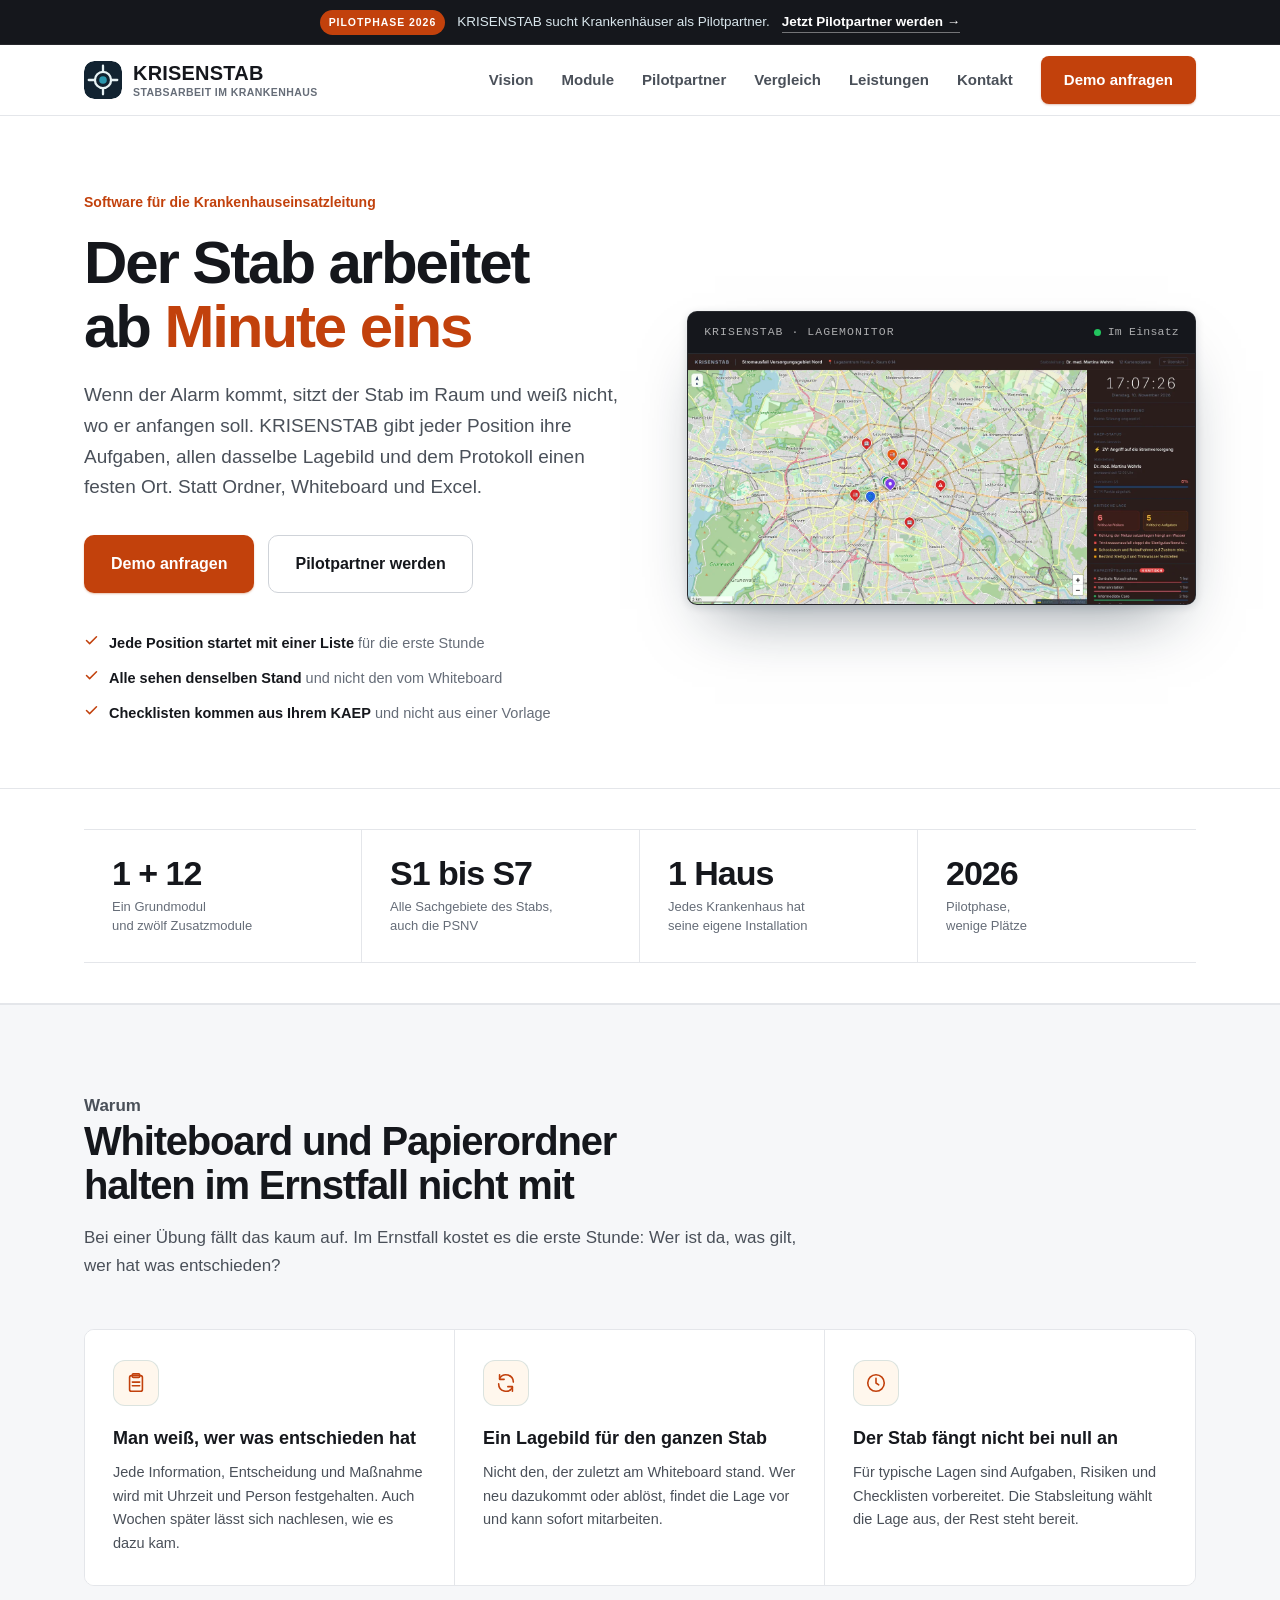
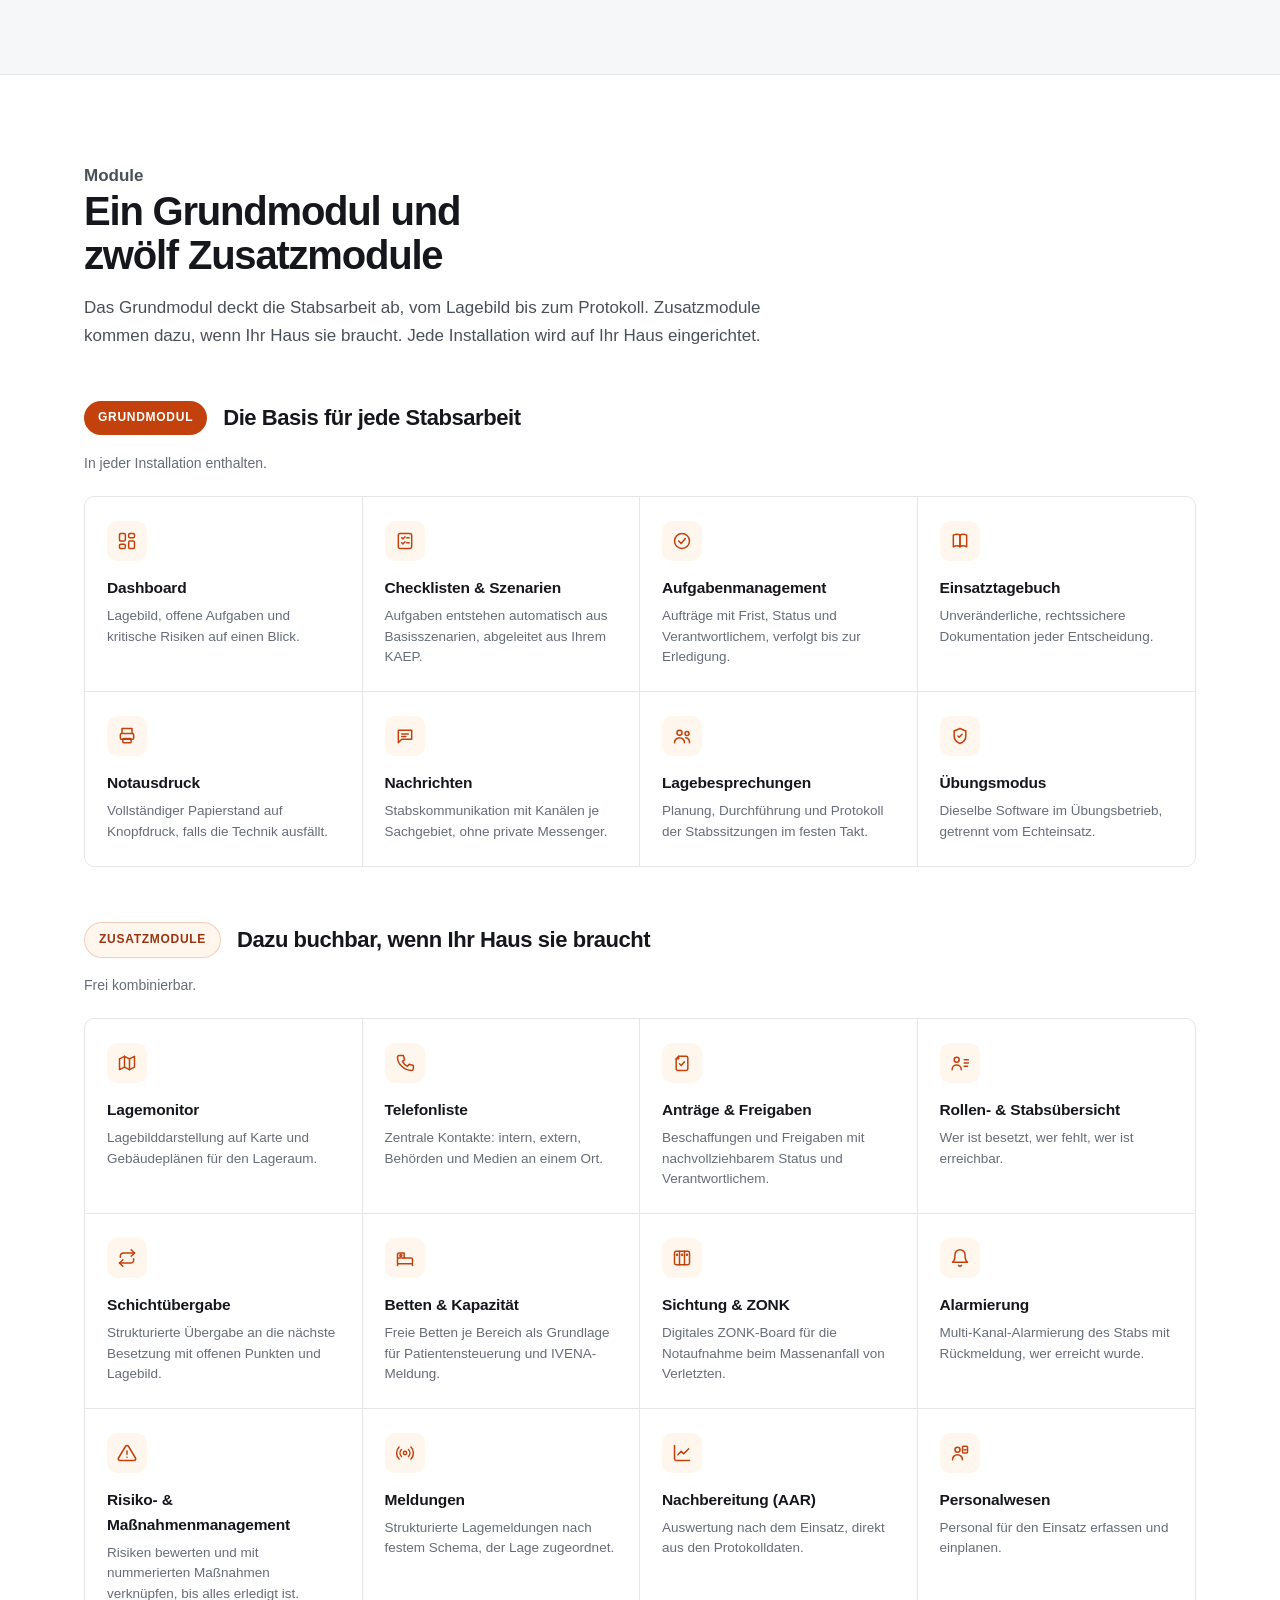
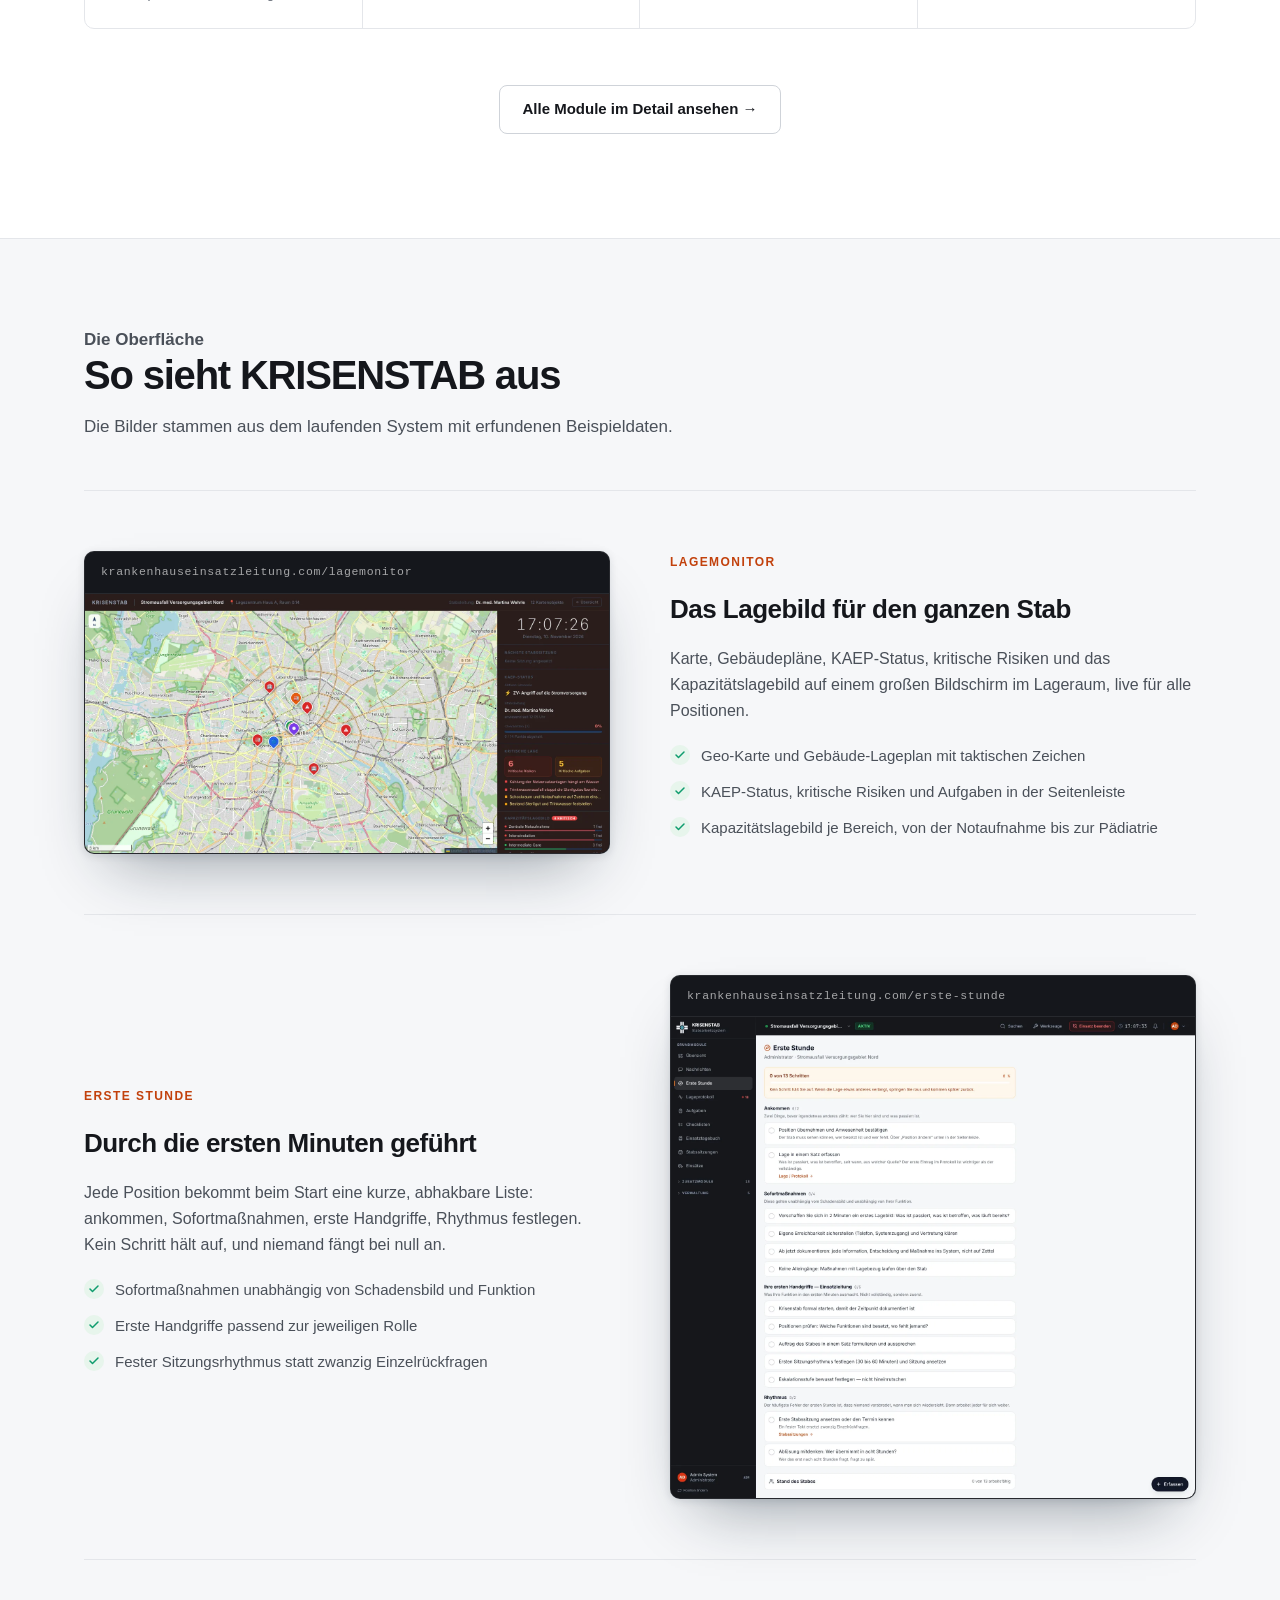
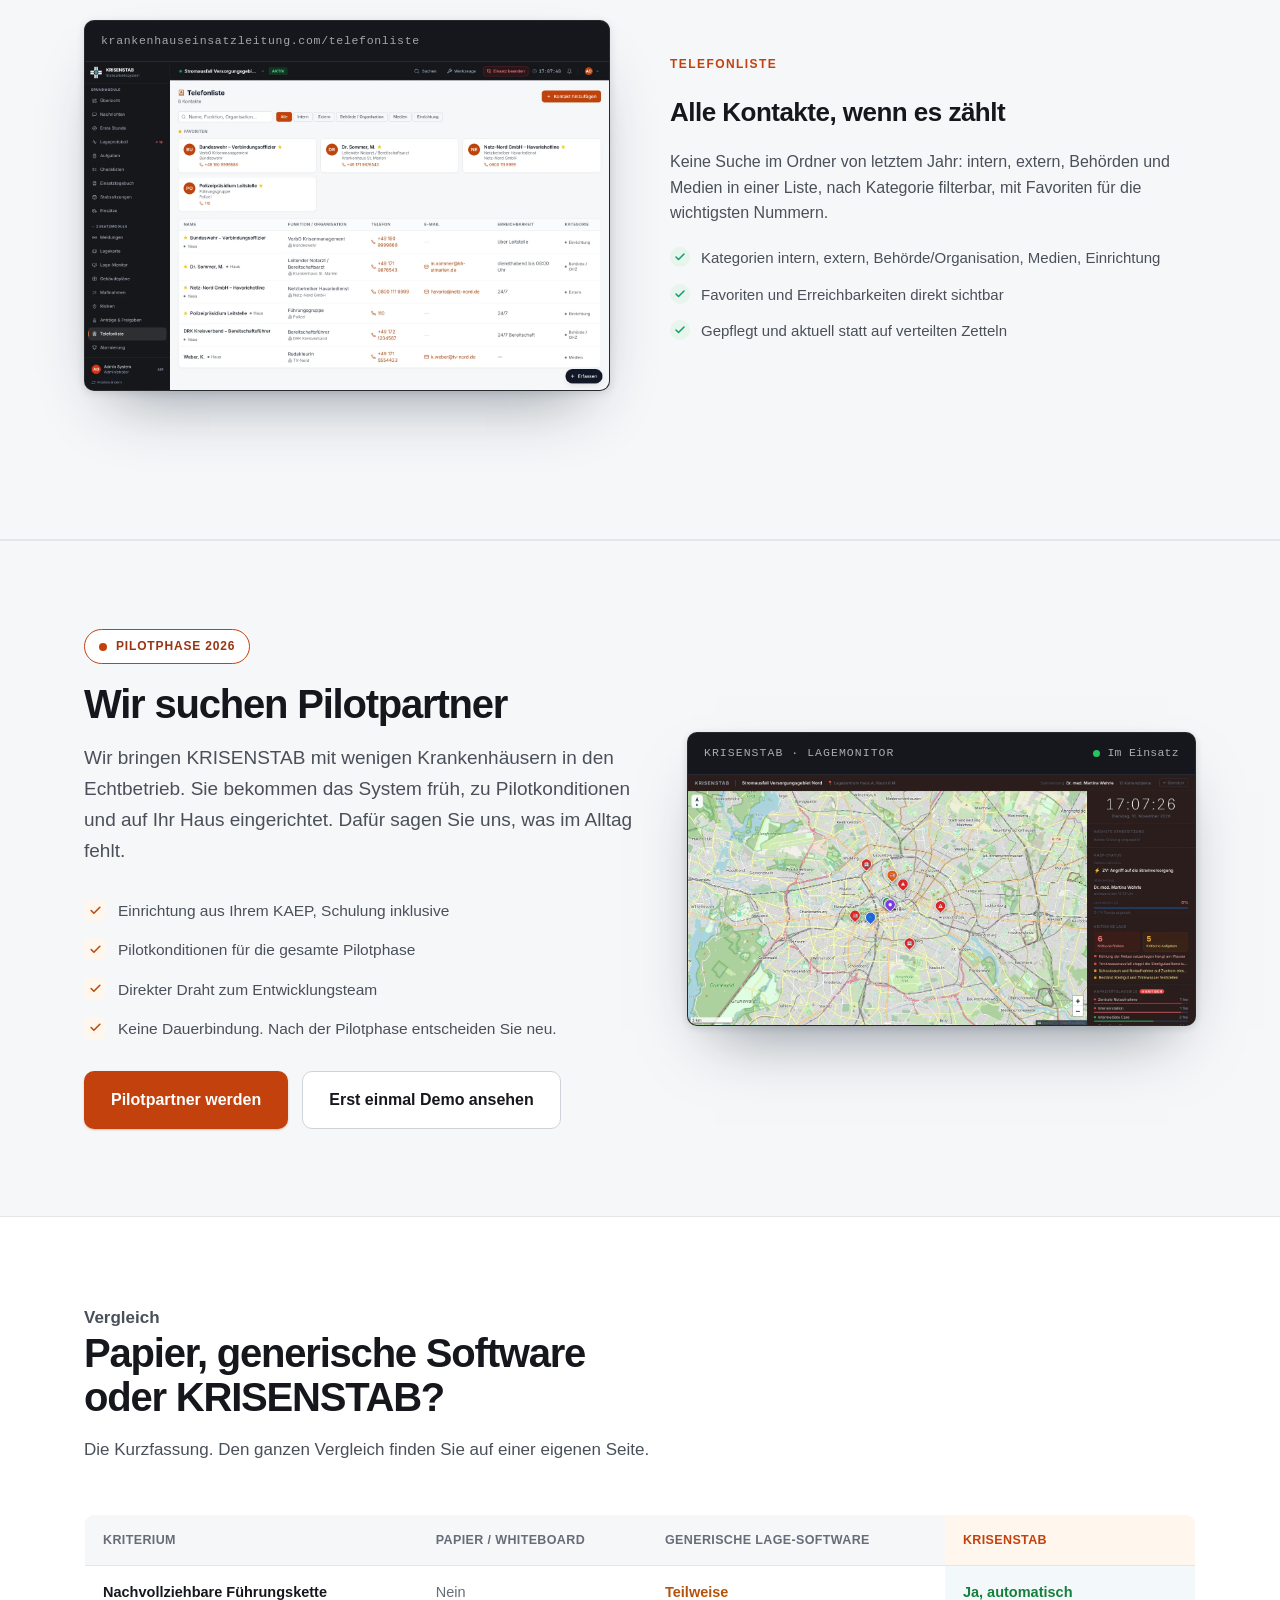
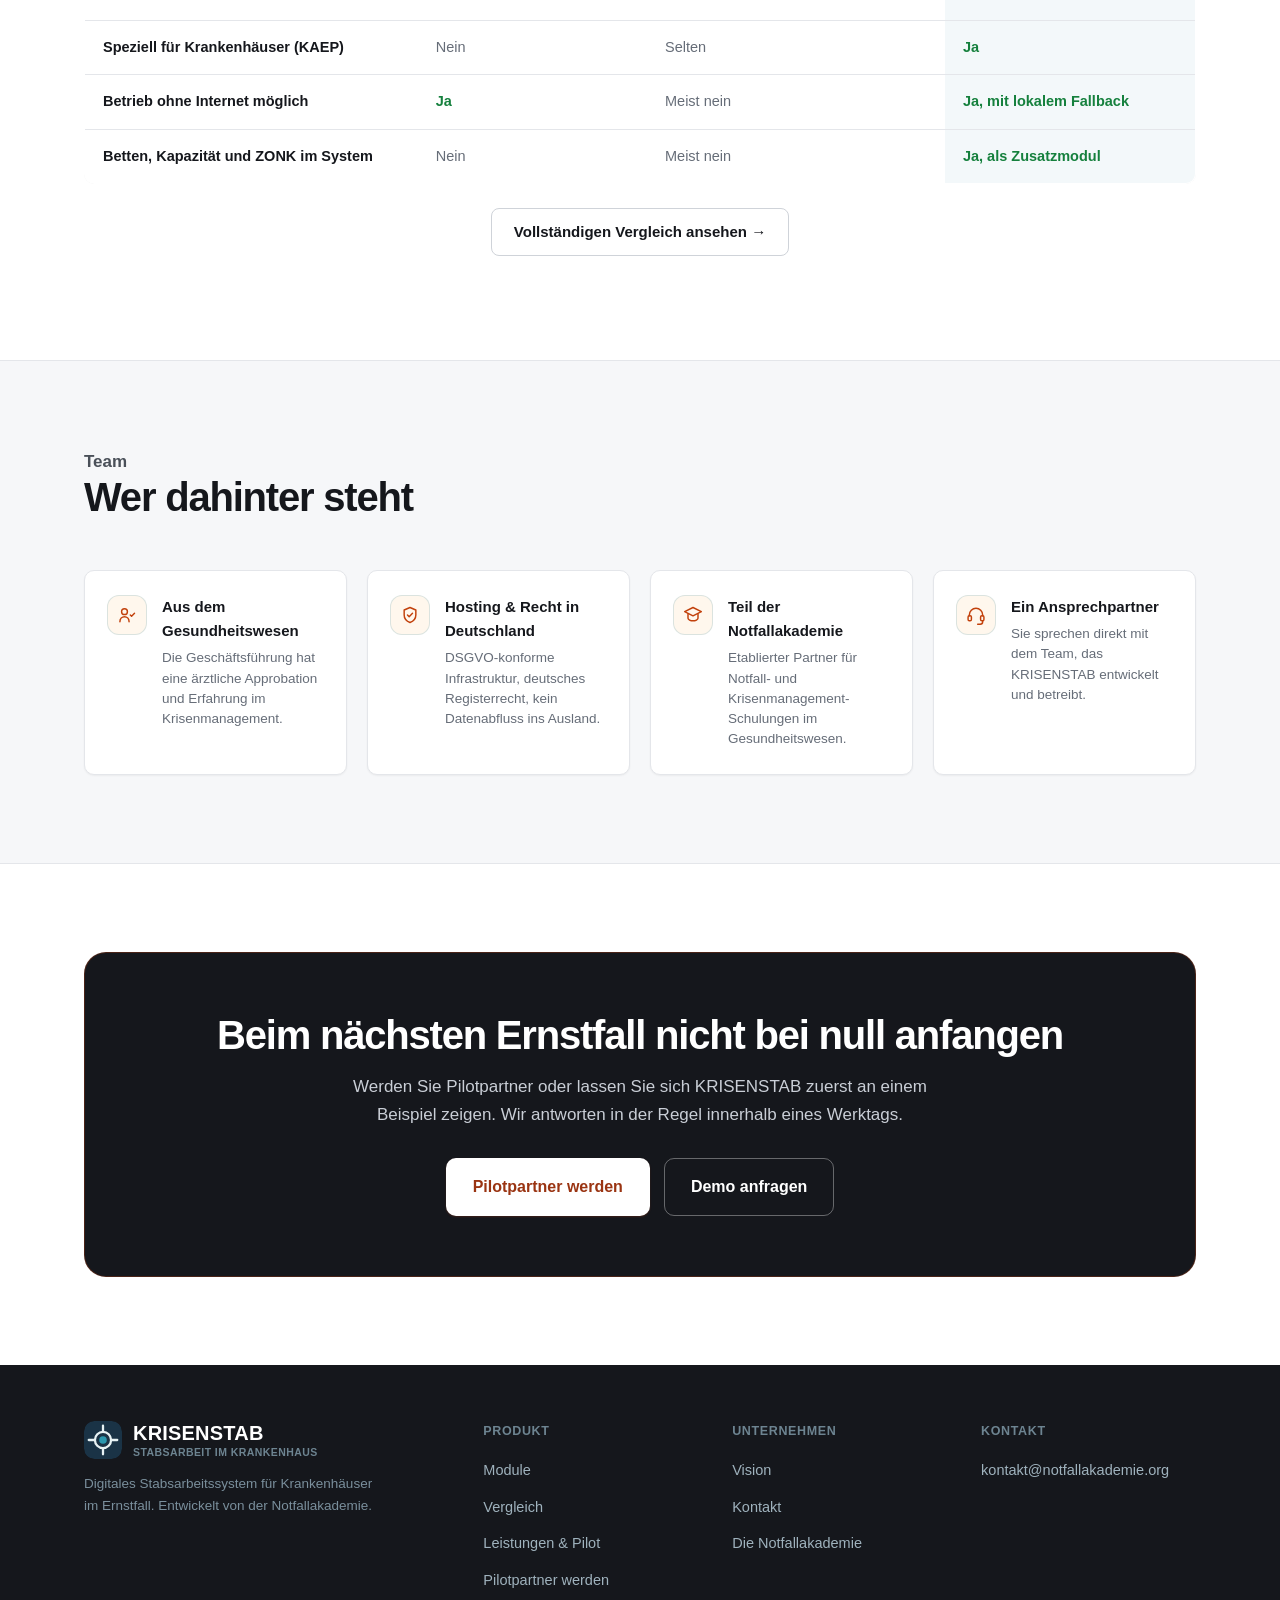
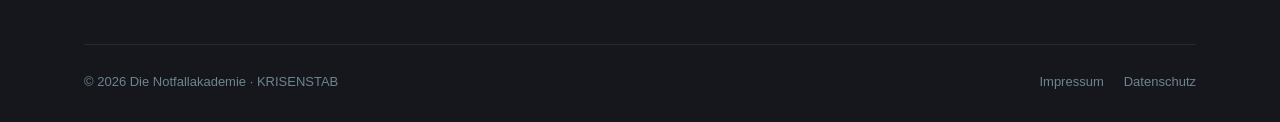
==== commit 0604a8c9: "Zusatzmodul Personalwesen ergänzt, zwölf Zusatzmodule Karte auf Startseite und Modulseite, Zahl in T" ====
--- a/index.html
+++ b/index.html
@@ -24,7 +24,7 @@
 <meta name="twitter:image" content="https://krankenhauseinsatzleitung.com/assets/img/og-krisenstab.jpg">
 <meta name="twitter:image:alt" content="KRISENSTAB: Übersicht der Einsatzleitung mit Lage, Aufgaben und Meldungen">
 <link rel="icon" href="data:image/svg+xml,<svg xmlns='http://www.w3.org/2000/svg' viewBox='0 0 40 40'><rect width='40' height='40' rx='11' fill='%23122331'/><g fill='none' stroke='%23e7f2f4' stroke-width='2.6' stroke-linecap='round'><path d='M20 5V11.5'/><path d='M20 28.5V35'/><path d='M5 20H11.5'/><path d='M28.5 20H35'/><circle cx='20' cy='20' r='8.5'/></g><circle cx='20' cy='20' r='4' fill='%232a97ae'/></svg>">
-<link rel="stylesheet" href="/assets/css/style.css?v=7">
+<link rel="stylesheet" href="/assets/css/style.css?v=8">
 <script type="application/ld+json">
 {
   "@context": "https://schema.org",
@@ -60,7 +60,7 @@
       "name": "KRISENSTAB",
       "applicationCategory": "BusinessApplication",
       "operatingSystem": "Web",
-      "description": "Software für die Krankenhauseinsatzleitung (Krisenstab): Lageübersicht, Aufgaben, Checklisten, Einsatztagebuch und Stabssitzungen, ergänzt durch elf Zusatzmodule. Zurzeit im Pilotbetrieb.",
+      "description": "Software für die Krankenhauseinsatzleitung (Krisenstab): Lageübersicht, Aufgaben, Checklisten, Einsatztagebuch und Stabssitzungen, ergänzt durch zwölf Zusatzmodule. Zurzeit im Pilotbetrieb.",
       "url": "https://krankenhauseinsatzleitung.com/",
       "inLanguage": "de-DE",
       "audience": {
@@ -135,7 +135,7 @@
 <section class="tight">
   <div class="wrap">
     <div class="stats">
-      <div><div class="num">1 + 11</div><div class="label">Ein Grundmodul<br>und elf Zusatzmodule</div></div>
+      <div><div class="num">1 + 12</div><div class="label">Ein Grundmodul<br>und zwölf Zusatzmodule</div></div>
       <div><div class="num">S1 bis S7</div><div class="label">Alle Sachgebiete des Stabs,<br>auch die PSNV</div></div>
       <div><div class="num">1 Haus</div><div class="label">Jedes Krankenhaus hat<br>seine eigene Installation</div></div>
       <div><div class="num">2026</div><div class="label">Pilotphase,<br>wenige Plätze</div></div>
@@ -174,7 +174,7 @@
   <div class="wrap">
     <div class="section-head auf">
       <p class="kicker">Module</p>
-      <h2>Ein Grundmodul und elf Zusatzmodule</h2>
+      <h2>Ein Grundmodul und zwölf Zusatzmodule</h2>
       <p>Das Grundmodul deckt die Stabsarbeit ab, vom Lagebild bis zum Protokoll. Zusatzmodule kommen dazu, wenn Ihr Haus sie braucht. Jede Installation wird auf Ihr Haus eingerichtet.</p>
     </div>
 
@@ -289,6 +289,11 @@
           <div class="m-ic"><svg viewBox="0 0 24 24" stroke="currentColor" stroke-width="1.8" stroke-linecap="round" stroke-linejoin="round"><path d="M3 3v16a2 2 0 0 0 2 2h16"></path><polyline points="7 14 11 10 14 13 20 7"></polyline></svg></div>
           <h4>Nachbereitung (AAR)</h4>
           <p>Auswertung nach dem Einsatz, direkt aus den Protokolldaten.</p>
+        </div>
+        <div class="module-card">
+          <div class="m-ic"><svg viewBox="0 0 24 24" stroke="currentColor" stroke-width="1.8" stroke-linecap="round" stroke-linejoin="round"><circle cx="9" cy="8" r="3"></circle><path d="M3 20c0-3.3 2.7-6 6-6s6 2.7 6 6"></path><rect x="15" y="4" width="6" height="8" rx="1.2"></rect><line x1="16.8" y1="8" x2="19.2" y2="8"></line></svg></div>
+          <h4>Personalwesen</h4>
+          <p>Personal für den Einsatz erfassen und einplanen.</p>
         </div>
       </div>
     </div>
